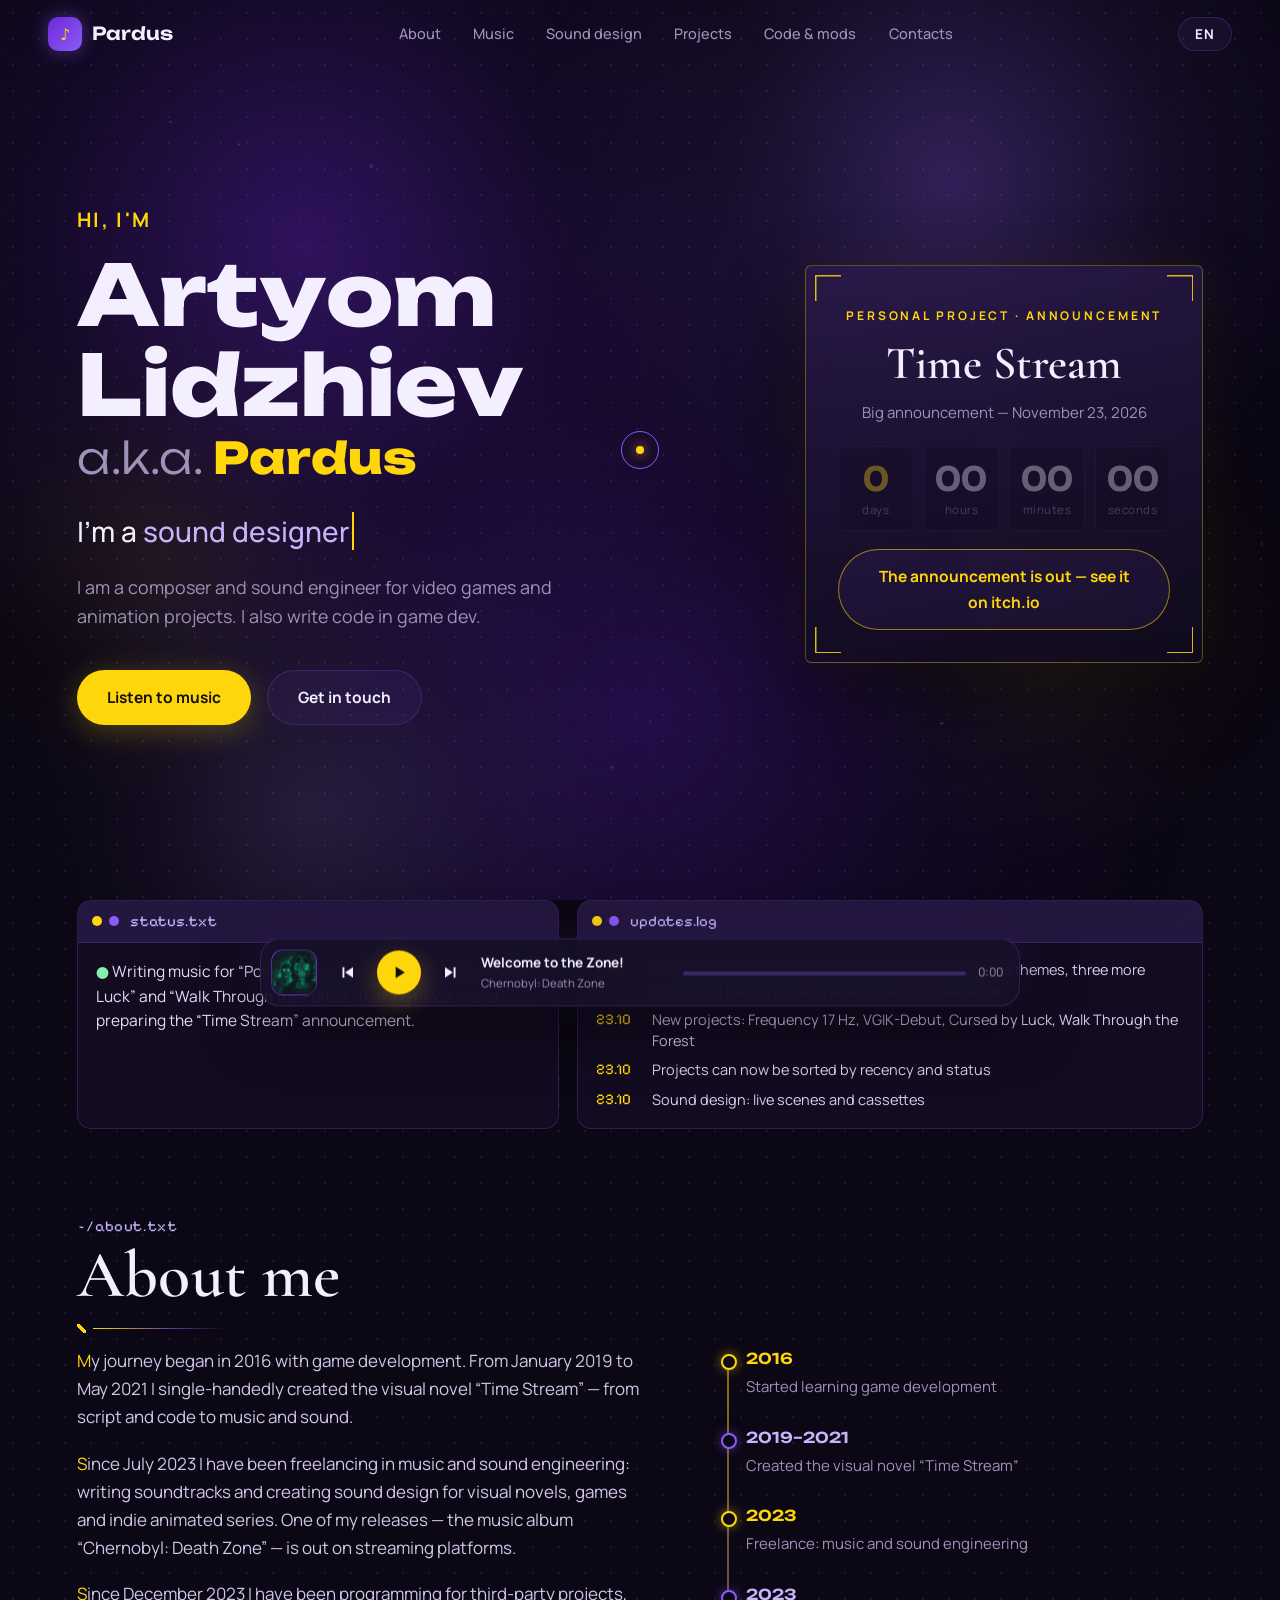
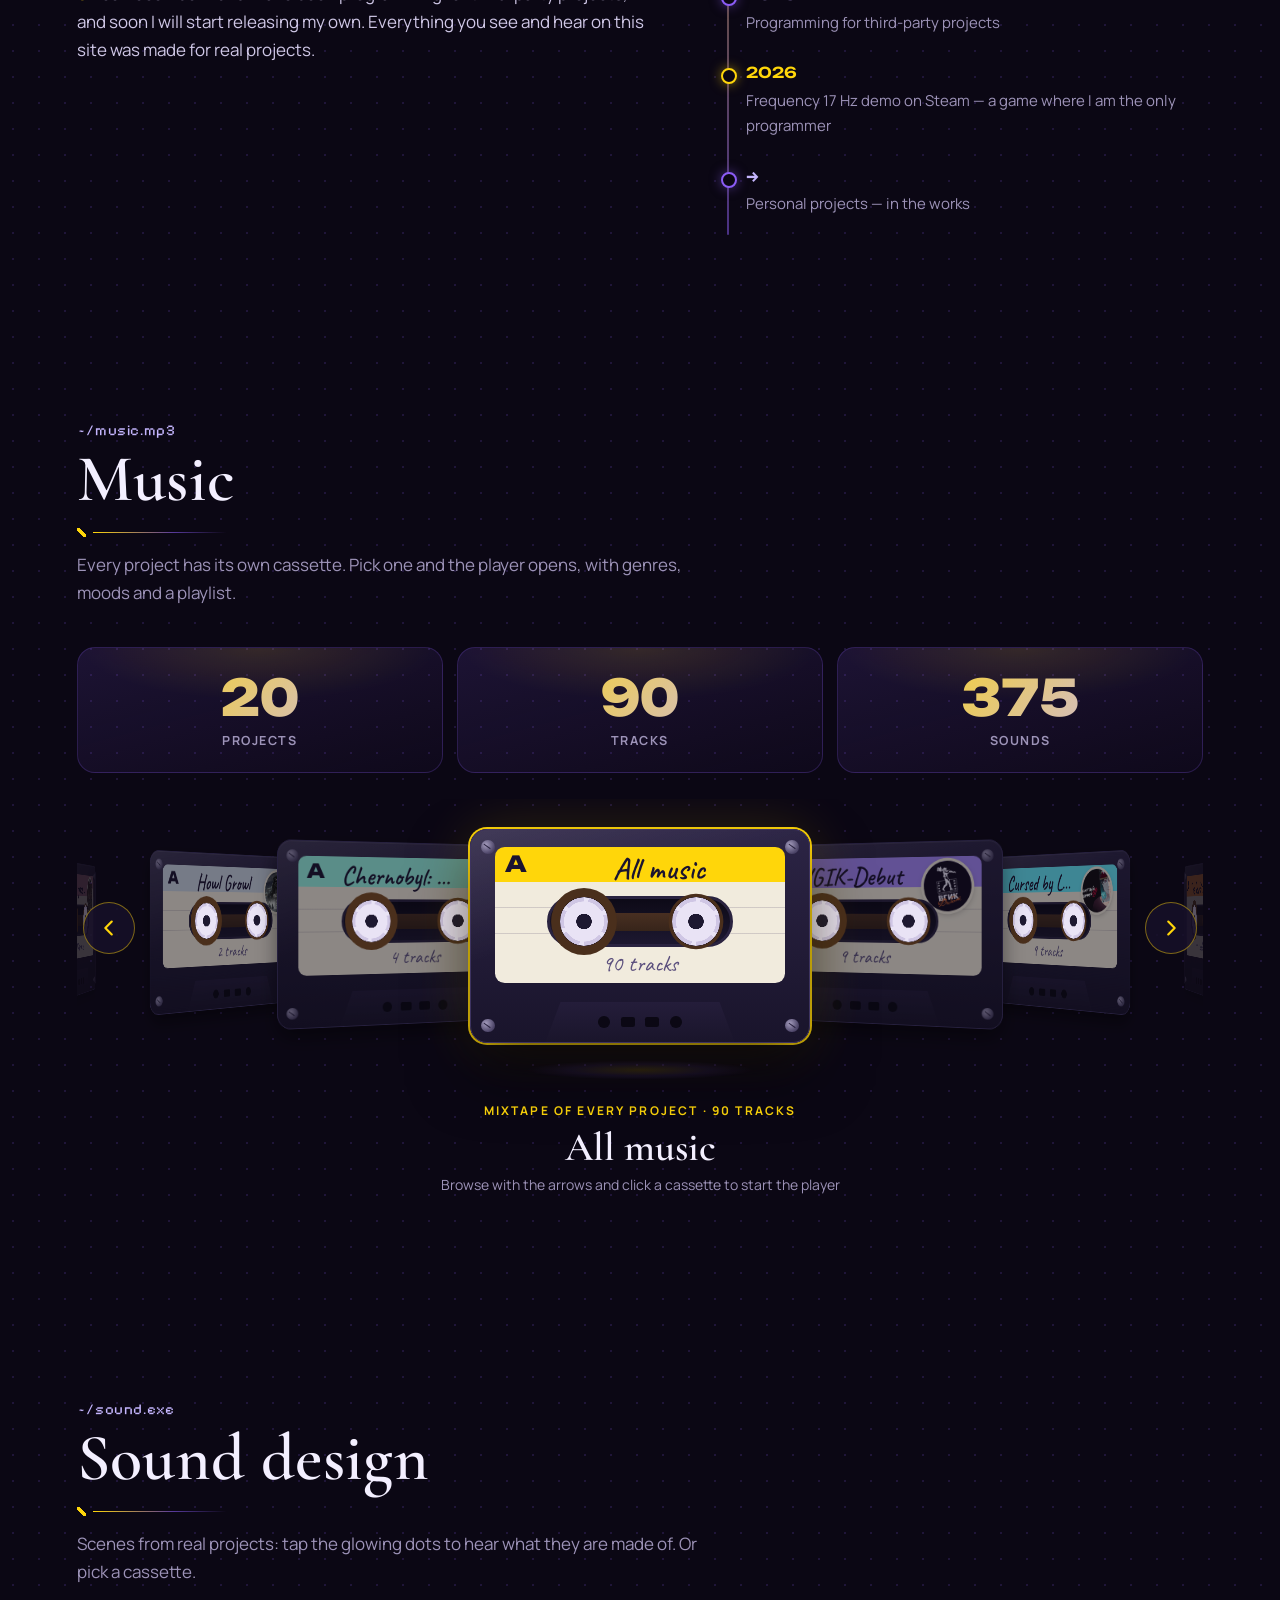
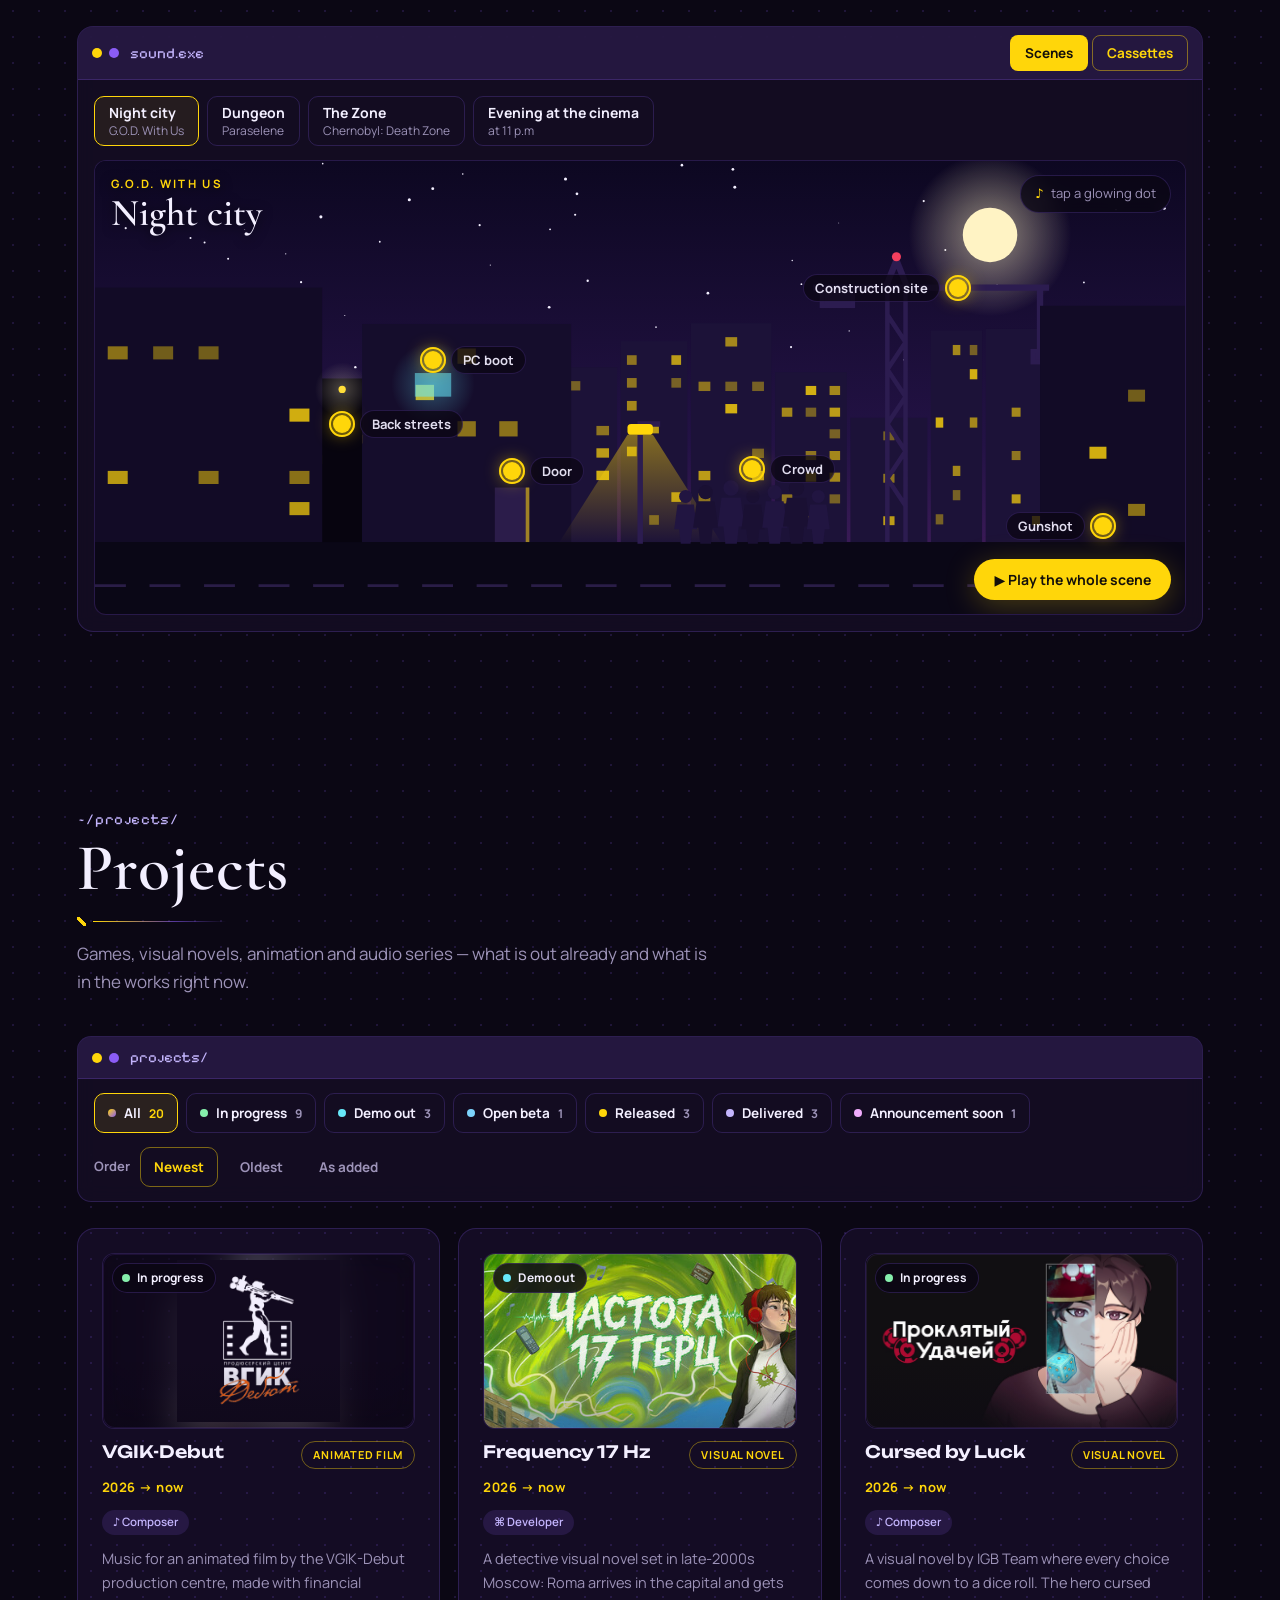
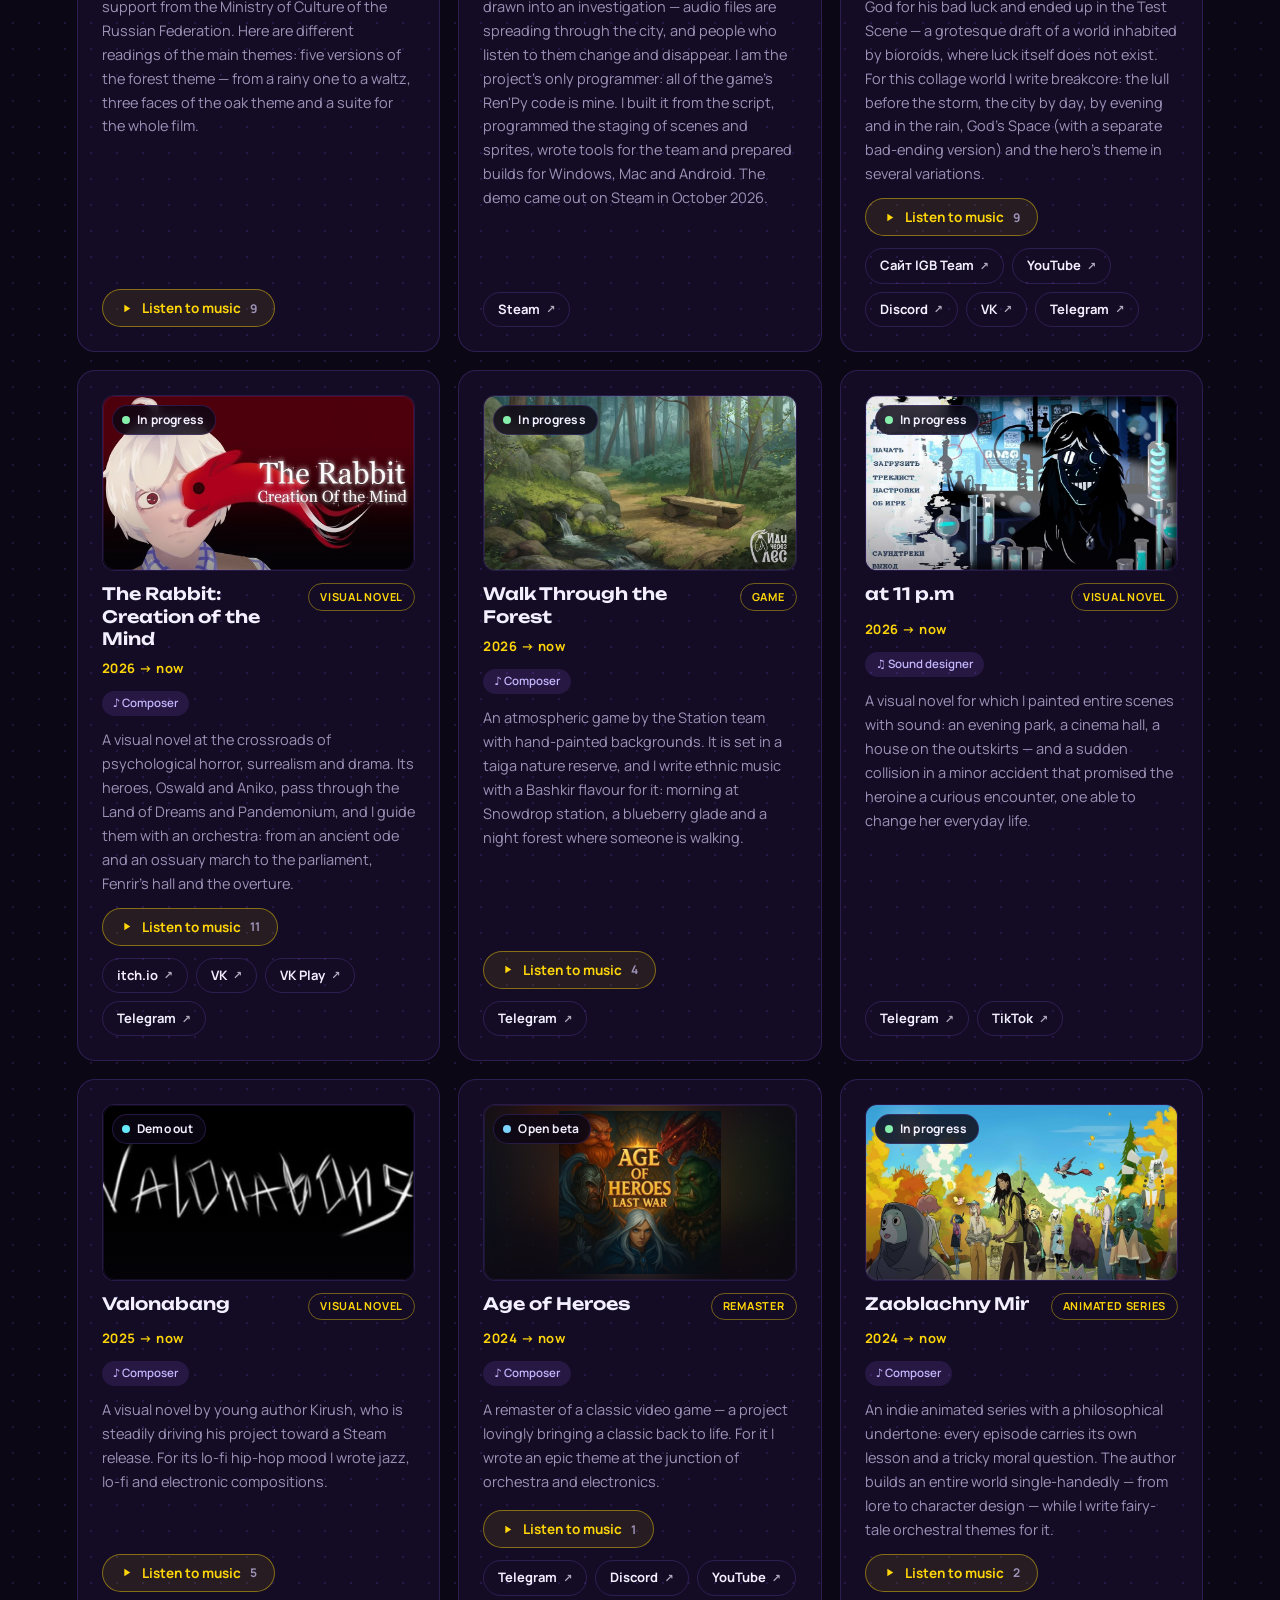
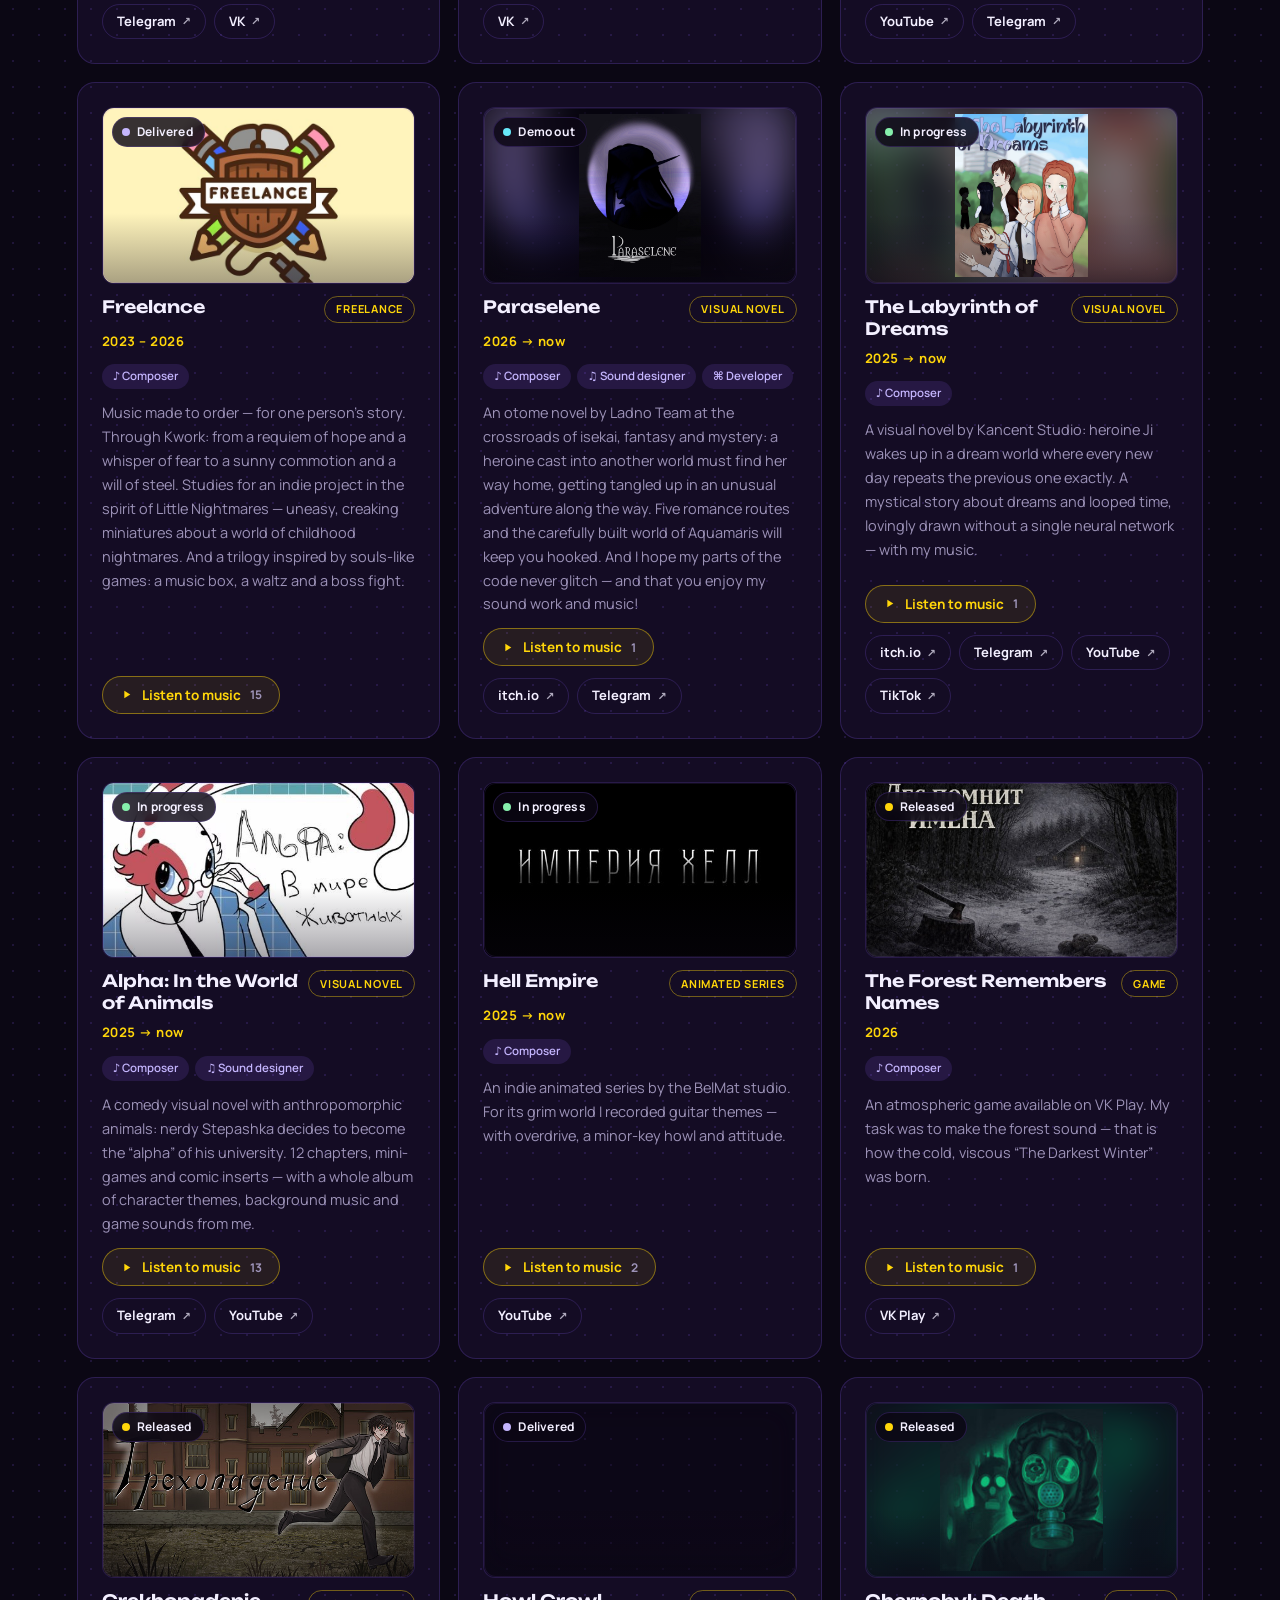
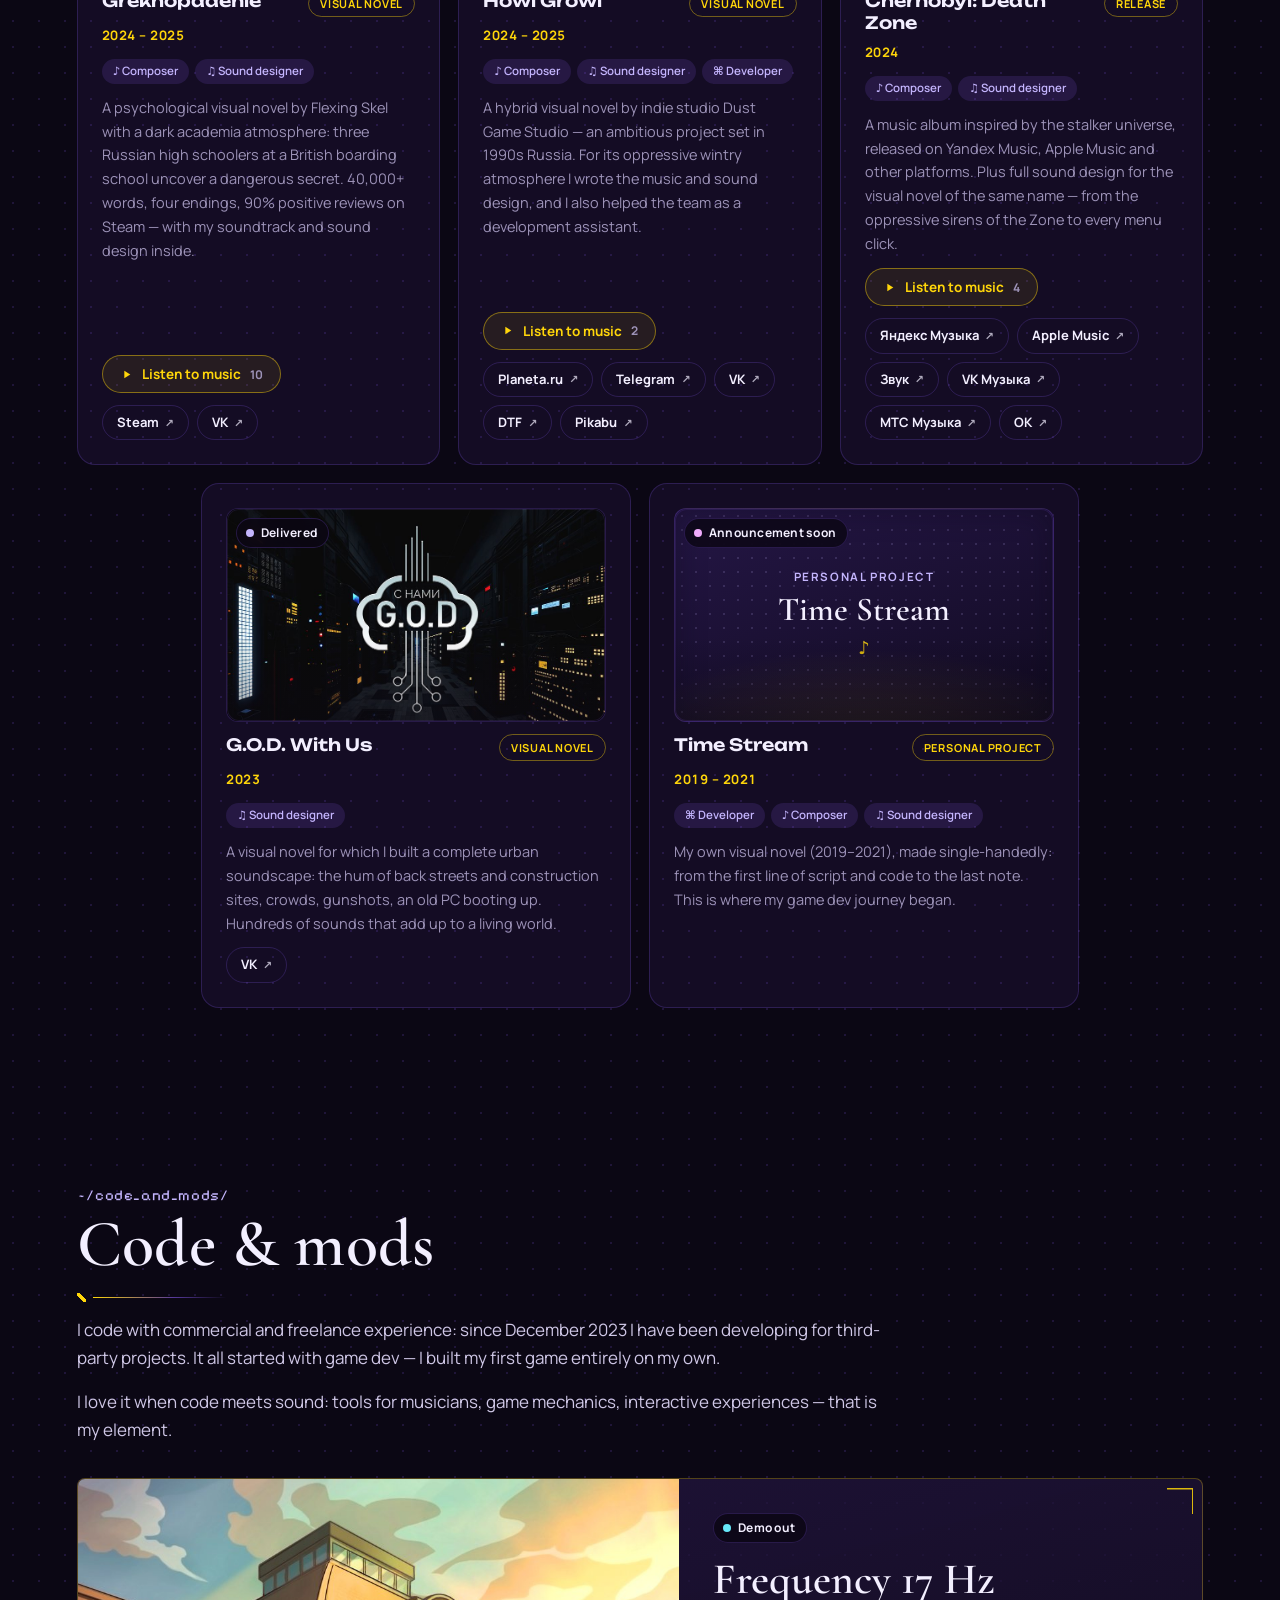
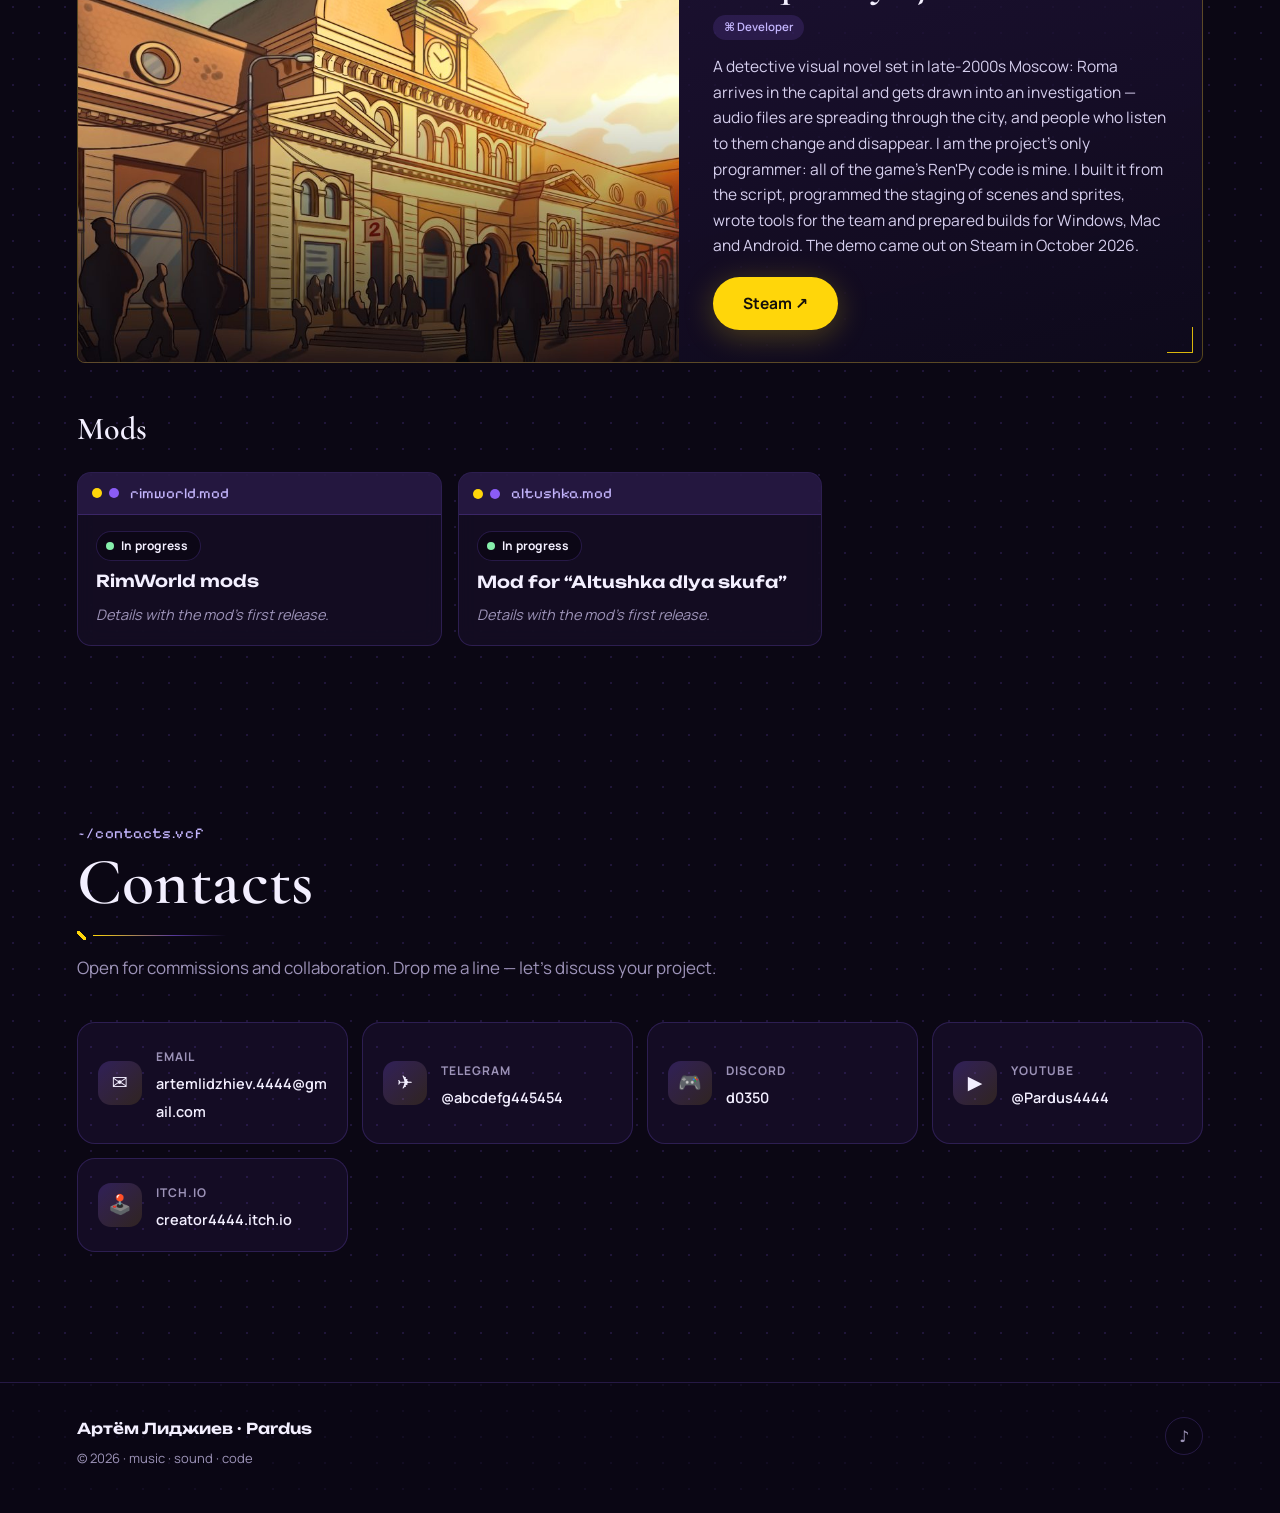
==== index.html @ 5619caba "Альфа: 30-секундные отрывки вместо полных треков, пометка «отрывок» в плеере и списке По просьбе авт" ====
<!DOCTYPE html>
<html lang="ru">
<head>
  <meta charset="UTF-8">
  <meta name="viewport" content="width=device-width, initial-scale=1.0">
  <title>Пардус — композитор, саунд-дизайнер, программист</title>
  <meta name="description" content="Артём Лиджиев (Pardus) — композитор, саунд-дизайнер и программист. Музыка и звук для игр, визуальных новелл и анимации.">
  <link rel="canonical" href="https://artpardsur.github.io/">
  <meta property="og:title" content="Pardus — composer · sound designer · developer">
  <meta property="og:description" content="Музыка и звук для игр, визуальных новелл и анимации.">
  <meta property="og:type" content="website">
  <meta property="og:url" content="https://artpardsur.github.io/">
  <meta property="og:image" content="https://artpardsur.github.io/media/og.jpg">
  <meta property="og:image:width" content="1200">
  <meta property="og:image:height" content="630">
  <meta name="twitter:card" content="summary_large_image">
  <script type="application/ld+json">
  {
    "@context": "https://schema.org",
    "@type": "Person",
    "name": "Артём Лиджиев",
    "alternateName": "Pardus",
    "url": "https://artpardsur.github.io/",
    "image": "https://artpardsur.github.io/media/og.jpg",
    "jobTitle": "Композитор, саунд-дизайнер, разработчик",
    "description": "Музыка и звук для игр, визуальных новелл и анимации.",
    "email": "mailto:artemlidzhiev.4444@gmail.com",
    "sameAs": [
      "https://t.me/abcdefg445454",
      "https://www.youtube.com/@Pardus4444",
      "https://creator4444.itch.io/"
    ]
  }
  </script>
  <link rel="icon" href="data:image/svg+xml,%3Csvg xmlns='http://www.w3.org/2000/svg' viewBox='0 0 64 64'%3E%3Crect width='64' height='64' rx='14' fill='%230b0714'/%3E%3Cpath d='M22 46V20h12a9 9 0 1 1 0 18h-6' fill='none' stroke='%23ffd60a' stroke-width='5' stroke-linecap='round' stroke-linejoin='round'/%3E%3Ccircle cx='22' cy='46' r='4' fill='%238b5cf6'/%3E%3C/svg%3E">
  <link rel="preconnect" href="https://fonts.googleapis.com">
  <link rel="preconnect" href="https://fonts.gstatic.com" crossorigin>
  <!-- Unbounded — имя и цифры, Manrope — текст, Cormorant — заголовки разделов,
       Pixelify — короткие подписи окон, Caveat — надписи на кассетах -->
  <link href="https://fonts.googleapis.com/css2?family=Unbounded:wght@300;400;600;800&family=Manrope:wght@400;500;700&family=Cormorant+Garamond:ital,wght@0,600;1,500&family=Pixelify+Sans:wght@400;600&family=Caveat:wght@600&display=swap" rel="stylesheet">
  <!-- ?v= — версия для сброса кэша браузеров; увеличивать при правках CSS/JS -->
  <link rel="stylesheet" href="css/style.css?v=7">
</head>
<body>

  <!-- Прелоадер: эквалайзер собирается в имя -->
  <div class="preloader" id="preloader" aria-hidden="true">
    <div class="preloader-eq" id="preloaderEq"></div>
    <div class="preloader-name" id="preloaderName">PARDUS</div>
  </div>

  <!-- Кастомный курсор -->
  <div class="cursor-dot" id="cursorDot"></div>
  <div class="cursor-ring" id="cursorRing"><span id="cursorGlyph"></span></div>

  <!-- Аудио-реактивная туманность -->
  <canvas id="nebula" aria-hidden="true"></canvas>

  <header class="site-header" id="siteHeader">
    <a class="logo" href="#top" data-cursor="link">
      <span class="logo-mark">♪</span><span class="logo-text">Pardus</span>
    </a>
    <nav class="site-nav" id="siteNav">
      <a href="#about" data-i18n="nav.about" data-cursor="link">Обо мне</a>
      <a href="#music" data-i18n="nav.music" data-cursor="link">Музыка</a>
      <a href="#sound" data-i18n="nav.sound" data-cursor="link">Саунд-дизайн</a>
      <a href="#projects" data-i18n="nav.projects" data-cursor="link">Проекты</a>
      <a href="#code" data-i18n="nav.code" data-cursor="link">Код</a>
      <a href="#contacts" data-i18n="nav.contacts" data-cursor="link">Контакты</a>
    </nav>
    <div class="header-right">
      <div class="lang-switch" id="langSwitch">
        <button class="lang-current" id="langCurrent" data-cursor="link" aria-haspopup="listbox">RU</button>
        <div class="lang-menu" id="langMenu" role="listbox"></div>
      </div>
      <button class="burger" id="burger" aria-label="Menu" data-cursor="link"><span></span><span></span><span></span></button>
    </div>
  </header>

  <main id="top">

    <!-- ============ HERO ============ -->
    <section class="hero" id="hero">
      <div class="hero-main">
      <p class="hero-hello" data-i18n="hero.hello" data-anim="letters">Привет, я</p>
      <h1 class="hero-name" data-anim="letters-stagger">
        <span class="hero-name-real" data-i18n="hero.name">Артём Лиджиев</span>
        <span class="hero-name-aka"><span data-i18n="hero.aka">он же</span> <b class="accent-yellow">Pardus</b></span>
      </h1>
      <div class="hero-roles">
        <span class="hero-roles-static" data-i18n="hero.iam">Я — </span>
        <span class="hero-role-rotator accent-violet" id="roleRotator"></span>
      </div>
      <p class="hero-tagline" data-i18n="hero.tagline">Пишу музыку и создаю звук для игр, визуальных новелл и анимации. И код — тоже пишу.</p>
      <div class="hero-actions">
        <a class="btn btn-primary" href="#music" data-i18n="hero.listen" data-cursor="link">Слушать музыку</a>
        <a class="btn btn-ghost" href="#contacts" data-i18n="hero.contact" data-cursor="link">Связаться</a>
      </div>
      </div>

      <!-- Анонс личного проекта: отсчёт до даты из content.js → announce -->
      <aside class="announce framed" id="announce" aria-live="off" hidden>
        <p class="announce-kicker" data-i18n="announce.kicker">Личный проект · анонс</p>
        <h2 class="announce-title" id="announceTitle"></h2>
        <p class="announce-when" id="announceWhen"></p>
        <div class="countdown" id="countdown">
          <div class="cd-cell"><span class="cd-num" data-unit="d">0</span><span class="cd-cap" data-i18n="announce.d">дней</span></div>
          <div class="cd-cell"><span class="cd-num" data-unit="h">00</span><span class="cd-cap" data-i18n="announce.h">часов</span></div>
          <div class="cd-cell"><span class="cd-num" data-unit="m">00</span><span class="cd-cap" data-i18n="announce.m">минут</span></div>
          <div class="cd-cell"><span class="cd-num" data-unit="s">00</span><span class="cd-cap" data-i18n="announce.s">секунд</span></div>
        </div>
        <a class="btn btn-ghost announce-follow" id="announceLink" href="https://creator4444.itch.io/" target="_blank" rel="noopener" data-cursor="link" data-i18n="announce.follow">Следить на itch.io</a>
        <p class="announce-latest" id="announceLatest" hidden></p>
      </aside>
    </section>

    <!-- ============ СТАТУС И ОБНОВЛЕНИЯ ============ -->
    <section class="desk" aria-label="Pardus — status">
      <div class="win win-now" id="winNow" data-anim="fade">
        <div class="win-bar"><i></i><i></i><span>status.txt</span></div>
        <p class="win-body now-text" id="nowText"></p>
      </div>
      <div class="win win-updates" data-anim="fade">
        <div class="win-bar"><i></i><i></i><span>updates.log</span></div>
        <ul class="win-body updates-list" id="updatesList"></ul>
      </div>
    </section>

    <!-- ============ ОБО МНЕ ============ -->
    <section class="section" id="about">
      <h2 class="section-title" data-file="~/about.txt" data-i18n="about.title" data-anim="letters">Обо мне</h2>
      <div class="about-grid">
        <div class="about-text">
          <p data-i18n="about.p1" data-anim="fade"></p>
          <p data-i18n="about.p2" data-anim="fade"></p>
          <p data-i18n="about.p3" data-anim="fade"></p>
        </div>
        <div class="about-timeline" id="aboutTimeline"></div>
      </div>
    </section>

    <!-- ============ МУЗЫКА ============ -->
    <section class="section" id="music">
      <h2 class="section-title" data-file="~/music.mp3" data-i18n="music.title" data-anim="letters">Музыка</h2>
      <p class="section-sub" data-i18n="music.sub">Один плеер — вся музыка. Выбери жанр, настроение или проект.</p>

      <!-- Анимированная статистика -->
      <div class="stats" id="stats"></div>

      <!-- ---------- Кассеты: у каждого проекта своя, нажатие включает плеер ---------- -->
      <div class="mixtapes" id="mixtapes" role="group" aria-roledescription="carousel" aria-labelledby="mtTitle" tabindex="0">
        <div class="mt-stage" id="mtStage"></div>
        <button class="mt-arrow mt-prev" id="mtPrev" data-cursor="link" data-i18n-aria="music.prevTape" aria-label="Предыдущая кассета">
          <svg viewBox="0 0 24 24" aria-hidden="true"><path d="M15 5 8 12l7 7" fill="none" stroke="currentColor" stroke-width="2.4" stroke-linecap="round" stroke-linejoin="round"/></svg>
        </button>
        <button class="mt-arrow mt-next" id="mtNext" data-cursor="link" data-i18n-aria="music.nextTape" aria-label="Следующая кассета">
          <svg viewBox="0 0 24 24" aria-hidden="true"><path d="m9 5 7 7-7 7" fill="none" stroke="currentColor" stroke-width="2.4" stroke-linecap="round" stroke-linejoin="round"/></svg>
        </button>
        <div class="mt-caption">
          <div class="mt-kind" id="mtKind"></div>
          <div class="mt-title" id="mtTitle"></div>
          <div class="mt-hint" data-i18n="music.tapesHint">Листай стрелками и нажми на кассету — включится плеер</div>
        </div>
      </div>

      <!-- ---------- Плеер: раскрывается, когда выбрана кассета ---------- -->
      <div class="stage-wrap" id="stageWrap"><div class="stage-wrap-inner">
      <div class="stage" id="stage">
        <div class="win-bar stage-bar" aria-hidden="true"><i></i><i></i><span>player.mp3</span></div>
        <div class="stage-top">
          <div class="stage-cover" id="stageCover">
            <div class="stage-cover-blur" id="stageCoverBlur"></div>
            <img class="stage-cover-img" id="stageCoverImg" alt="" width="300" height="300" hidden>
            <video class="stage-cover-img" id="stageCoverVid" muted loop playsinline disablepictureinpicture hidden></video>
            <span class="stage-cover-note">♪</span>
            <span class="stage-eq" id="stageEq"><i></i><i></i><i></i><i></i></span>
          </div>

          <div class="stage-body">
            <div class="stage-project" id="stageProject"></div>
            <div class="stage-title" id="stageTitle">—</div>
            <div class="stage-tags" id="stageTags"></div>

            <canvas class="stage-wave" id="stageWave" data-cursor="link"></canvas>
            <div class="stage-times">
              <span id="stageCur">0:00</span>
              <span id="stageTotal">0:00</span>
            </div>

            <div class="stage-controls">
              <button class="sbtn sbtn-soft" id="stShuffle" data-cursor="link" aria-label="Shuffle">
                <svg viewBox="0 0 24 24"><path d="M17 3.5 21 7l-4 3.5V8h-2.2c-1 0-1.6.4-2.3 1.3l-1 1.3-1.3-1.6.9-1.2C12.2 6.4 13.3 6 15 6H17V3.5ZM3 8h2.6c1.5 0 2.5.4 3.5 1.7l5 6.3c.7.9 1.2 1 2.1 1H19v-2.5L23 18l-4 3.5V19h-2.6c-1.6 0-2.6-.5-3.6-1.8l-5-6.2C7.1 10.1 6.6 10 5.7 10H3V8Z"/></svg>
              </button>
              <button class="sbtn" id="stPrev" data-cursor="link" aria-label="Previous">
                <svg viewBox="0 0 24 24"><path d="M6 5h2.5v14H6zM20 5v14L9.5 12 20 5z"/></svg>
              </button>
              <button class="sbtn sbtn-main" id="stToggle" data-cursor="link" aria-label="Play/Pause">
                <svg class="i-play" viewBox="0 0 24 24"><path d="M8 5v14l11-7z"/></svg>
                <svg class="i-pause" viewBox="0 0 24 24"><path d="M7 5h3.4v14H7zM13.6 5H17v14h-3.4z"/></svg>
              </button>
              <button class="sbtn" id="stNext" data-cursor="link" aria-label="Next">
                <svg viewBox="0 0 24 24"><path d="M15.5 5H18v14h-2.5zM4 5l10.5 7L4 19V5z"/></svg>
              </button>
              <button class="sbtn sbtn-soft" id="stRepeat" data-cursor="link" aria-label="Repeat">
                <svg viewBox="0 0 24 24"><path d="M8.5 7H16V4.5L20.5 8 16 11.5V9H8.5C7.7 9 7 9.7 7 10.5V13H5v-2.5C5 8.6 6.6 7 8.5 7Zm7 10H8v2.5L3.5 16 8 12.5V15h7.5c.8 0 1.5-.7 1.5-1.5V11h2v2.5c0 1.9-1.6 3.5-3.5 3.5Z"/></svg>
              </button>
              <div class="stage-vol">
                <button class="sbtn sbtn-soft" id="stMute" data-cursor="link" aria-label="Volume">
                  <svg class="i-vol" viewBox="0 0 24 24"><path d="M4 9h3.5L12 5v14l-4.5-4H4V9Zm11.5-.6a5 5 0 0 1 0 7.2l-1.2-1.3a3.2 3.2 0 0 0 0-4.6l1.2-1.3Zm2.3-2.6a8.5 8.5 0 0 1 0 12.4l-1.2-1.3a6.7 6.7 0 0 0 0-9.8l1.2-1.3Z"/></svg>
                  <svg class="i-mute" viewBox="0 0 24 24"><path d="M4 9h3.5L12 5v14l-4.5-4H4V9Zm11 1.6L16.4 9l1.6 1.6L19.6 9 21 10.4 19.4 12l1.6 1.6-1.4 1.4-1.6-1.6-1.6 1.6-1.4-1.4 1.6-1.6-1.6-1.4Z"/></svg>
                </button>
                <input class="stage-volume" id="stVolume" type="range" min="0" max="1" step="0.01" value="0.9" data-cursor="link" aria-label="Volume">
              </div>
            </div>
          </div>
        </div>

        <!-- Кнопки-открывашки: жанр, настроение, проект, плейлист -->
        <div class="stage-picks">
          <button class="pick" id="pickGenre" data-cursor="link">
            <span class="pick-cap" data-i18n="music.genreLabel">Жанр</span>
            <span class="pick-val">—</span>
            <svg class="pick-arr" viewBox="0 0 24 24"><path d="M7 10l5 5 5-5z"/></svg>
          </button>
          <button class="pick" id="pickMood" data-cursor="link">
            <span class="pick-cap" data-i18n="music.moodLabel">Настроение</span>
            <span class="pick-val">—</span>
            <svg class="pick-arr" viewBox="0 0 24 24"><path d="M7 10l5 5 5-5z"/></svg>
          </button>
          <button class="pick" id="pickProject" data-cursor="link">
            <span class="pick-cap" data-i18n="music.projectLabel">Проект</span>
            <span class="pick-val">—</span>
            <svg class="pick-arr" viewBox="0 0 24 24"><path d="M7 10l5 5 5-5z"/></svg>
          </button>
          <button class="pick pick-reset" id="pickReset" data-cursor="link" hidden>
            <span data-i18n="music.clear">Сбросить</span>
          </button>
          <button class="pick pick-list" id="listToggle" data-cursor="link" aria-expanded="false">
            <span class="pick-cap" data-i18n="music.playlist">Плейлист</span>
            <span class="pick-val" id="listCount">0</span>
            <svg class="pick-arr" viewBox="0 0 24 24"><path d="M7 10l5 5 5-5z"/></svg>
          </button>
        </div>

        <!-- Выдвижной список композиций -->
        <div class="drawer" id="drawer" aria-hidden="true">
          <div class="drawer-inner">
            <div class="track-list" id="trackList"></div>
          </div>
        </div>
      </div>
      </div></div>
    </section>

    <!-- ============ САУНД-ДИЗАЙН ============ -->
    <section class="section" id="sound">
      <h2 class="section-title" data-file="~/sound.exe" data-i18n="sound.title" data-anim="letters">Саунд-дизайн</h2>
      <p class="section-sub" data-i18n="sound.sub">Сцены из настоящих проектов: нажимай на светящиеся точки — и услышишь, из чего они собраны. Или достань кассету.</p>

      <div class="win sound-win">
        <div class="win-bar sound-bar">
          <i></i><i></i><span>sound.exe</span>
          <div class="sound-tabs" role="tablist" aria-label="Sound design">
            <button class="sound-tab active" role="tab" aria-selected="true" aria-controls="scenePanel" id="tabScenes" data-cursor="link" data-i18n="sound.tabScenes">Сцены</button>
            <button class="sound-tab" role="tab" aria-selected="false" aria-controls="tapesPanel" id="tabTapes" data-cursor="link" data-i18n="sound.tabTapes">Кассеты</button>
          </div>
        </div>

        <!-- Сцены: нарисованная сцена, светящиеся точки — звуки из проекта -->
        <div class="scene-panel" id="scenePanel" role="tabpanel" aria-labelledby="tabScenes">
          <div class="scene-picks" id="scenePicks"></div>
          <div class="scene" id="scene">
            <div class="scene-scroll" id="sceneScroll">
              <div class="scene-canvas" id="sceneCanvas">
                <div class="scene-art" id="sceneArt" aria-hidden="true"></div>
                <div class="scene-spots" id="sceneSpots"></div>
              </div>
            </div>
            <div class="scene-head">
              <span class="scene-project" id="sceneProject"></span>
              <span class="scene-title" id="sceneTitle"></span>
            </div>
            <div class="scene-now" id="sceneNow" aria-live="polite"><span class="scene-now-note">♪</span><span id="sceneNowText"></span></div>
            <button class="btn btn-primary scene-all" id="sceneAll" data-cursor="link"></button>
          </div>
        </div>

        <!-- Кассеты: у каждого проекта своя; в деке — список звуков кнопками -->
        <div class="tapes-panel" id="tapesPanel" role="tabpanel" aria-labelledby="tabTapes" hidden>
          <p class="tapes-hint" data-i18n="sound.tapesHint">У каждого проекта своя кассета.</p>
          <div class="tapes-rack" id="tapesRack"></div>
          <div class="deck" id="deck">
            <div class="deck-slot" id="deckSlot"></div>
            <div class="deck-side">
              <div class="deck-head"><span class="deck-led"></span><span id="deckLabel"></span></div>
              <div class="deck-vu" aria-hidden="true"><i></i><i></i><i></i><i></i><i></i><i></i><i></i><i></i><i></i><i></i><i></i><i></i></div>
              <div class="deck-list" id="deckList"></div>
            </div>
          </div>
        </div>
      </div>
    </section>

    <!-- ============ ПРОЕКТЫ ============ -->
    <section class="section" id="projects">
      <h2 class="section-title" data-file="~/projects/" data-i18n="projects.title" data-anim="letters">Проекты</h2>
      <p class="section-sub" data-i18n="projects.sub">Игры, визуальные новеллы и анимация, над которыми я работал.</p>
      <div class="win proj-bar">
        <div class="win-bar"><i></i><i></i><span>projects/</span></div>
        <div class="proj-tools">
          <div class="proj-filters" id="projFilters" role="group" aria-label="Status"></div>
          <div class="proj-sort" id="projSort" role="group" aria-label="Order"></div>
        </div>
      </div>
      <div class="projects-grid" id="projectsGrid"></div>
    </section>

    <!-- ============ КОД ============ -->
    <section class="section" id="code">
      <h2 class="section-title" data-file="~/code_and_mods/" data-i18n="nav.code" data-anim="letters">Программирование</h2>
      <div class="code-grid">
        <div class="code-text">
          <p data-i18n="code.p1" data-anim="fade"></p>
          <p data-i18n="code.p2" data-anim="fade"></p>
        </div>
      </div>
      <!-- Большие карточки: проекты, где я разработчик (content.js → code.featured) -->
      <div class="code-featured" id="codeFeatured"></div>
      <h3 class="code-sub" data-i18n="code.mods">Моды</h3>
      <div class="mods-grid" id="modsGrid"></div>
    </section>

    <!-- ============ КОНТАКТЫ ============ -->
    <section class="section" id="contacts">
      <h2 class="section-title" data-file="~/contacts.vcf" data-i18n="contacts.title" data-anim="letters">Контакты</h2>
      <p class="section-sub" data-i18n="contacts.sub">Открыт для заказов и сотрудничества.</p>
      <div class="contacts-grid" id="contactsGrid"></div>
    </section>
  </main>

  <!-- ============ МИНИ-ПЛЕЕР (появляется, когда большой уехал за экран) ============ -->
  <div class="minibar" id="minibar" aria-hidden="true">
    <button class="minibar-cover" id="miniCover" data-cursor="link" aria-label="To player">
      <img id="miniCoverImg" alt="" width="48" height="48" hidden>
      <span class="minibar-cover-note">♪</span>
    </button>
    <button class="sbtn minibar-side" id="miniPrev" data-cursor="link" aria-label="Previous">
      <svg viewBox="0 0 24 24"><path d="M6 5h2.5v14H6zM20 5v14L9.5 12 20 5z"/></svg>
    </button>
    <button class="sbtn sbtn-main minibar-toggle" id="miniToggle" data-cursor="link" aria-label="Play/Pause">
      <svg class="i-play" viewBox="0 0 24 24"><path d="M8 5v14l11-7z"/></svg>
      <svg class="i-pause" viewBox="0 0 24 24"><path d="M7 5h3.4v14H7zM13.6 5H17v14h-3.4z"/></svg>
    </button>
    <button class="sbtn minibar-side" id="miniNext" data-cursor="link" aria-label="Next">
      <svg viewBox="0 0 24 24"><path d="M15.5 5H18v14h-2.5zM4 5l10.5 7L4 19V5z"/></svg>
    </button>
    <div class="minibar-meta">
      <div class="minibar-title" id="miniTitle"></div>
      <div class="minibar-project" id="miniProject"></div>
    </div>
    <div class="minibar-prog" id="miniProg" data-cursor="link"><span class="minibar-prog-fill" id="miniProgFill"></span></div>
    <div class="minibar-time" id="miniTime">0:00</div>
  </div>
  <audio id="audioEl" preload="none"></audio>

  <!-- ============ ВЫДВИГАЮЩЕЕСЯ ОКНО ВЫБОРА ============ -->
  <div class="sheet-backdrop" id="sheetBackdrop" hidden></div>
  <div class="sheet" id="sheet" role="dialog" aria-modal="true" hidden>
    <div class="sheet-grab" id="sheetGrab"></div>
    <div class="sheet-head">
      <span class="sheet-title" id="sheetTitle"></span>
      <button class="sheet-close" id="sheetClose" data-cursor="link" aria-label="Close">✕</button>
    </div>
    <div class="sheet-body" id="sheetBody"></div>
  </div>

  <footer class="site-footer">
    <div class="footer-inner">
      <div class="footer-left">
        <div class="footer-name">Артём Лиджиев · Pardus</div>
        <div class="footer-copy" id="footerCopy"></div>
      </div>
      <!-- Пасхалка: мини-пианино -->
      <div class="footer-piano-wrap">
        <button class="piano-toggle" id="pianoToggle" title="♪" data-cursor="link">♪</button>
        <div class="piano" id="piano" aria-hidden="true"></div>
        <div class="piano-hint" id="pianoHint" data-i18n="piano.hint">Можно играть мышкой или клавишами A–K</div>
      </div>
    </div>
  </footer>

  <div class="toast" id="toast"></div>

  <script src="data/i18n.js?v=7"></script>
  <script src="data/content.js?v=7"></script>
  <script src="data/peaks.js?v=7"></script>
  <script src="js/nebula.js?v=7"></script>
  <script src="js/cursor.js?v=7"></script>
  <script src="js/art.js?v=7"></script>
  <script src="js/sheet.js?v=7"></script>
  <script src="js/player.js?v=7"></script>
  <script src="js/extras.js?v=7"></script>
  <script src="js/sound.js?v=7"></script>
  <script src="js/main.js?v=7"></script>
</body>
</html>
---- css/style.css ----
/* ============================================================
   Pardus — портфолио. Фиолетово-жёлтая тёмная тема.
   Цвета и размеры меняются здесь, в :root.
   ============================================================ */

:root {
  --bg: #0b0714;
  --bg-2: #120b20;
  --surface: rgba(139, 92, 246, 0.07);
  --surface-solid: #171028;
  --border: rgba(139, 92, 246, 0.22);
  --violet: #8b5cf6;
  --violet-deep: #6d28d9;
  --violet-soft: #c4b5fd;
  --yellow: #ffd60a;
  --yellow-soft: #ffe566;
  --text: #f3efff;
  --muted: #9d93b8;
  --radius: 18px;
  --font-display: 'Unbounded', 'Segoe UI', system-ui, sans-serif;
  --font-body: 'Manrope', 'Segoe UI', system-ui, sans-serif;
  --font-serif: 'Cormorant Garamond', Georgia, serif;
  --font-pixel: 'Pixelify Sans', ui-monospace, monospace;
  --font-hand: 'Caveat', 'Segoe Print', cursive;
  /* цвета статусов проектов */
  --st-wip: #86efac;
  --st-demo: #67e8f9;
  --st-beta: #7dd3fc;
  --st-released: #ffd60a;
  --st-done: #c4b5fd;
  --st-announce: #f0abfc;
  --st-quiet: #9d93b8;
  --st-dropped: #fda4af;
  --header-h: 68px;
}

/* Konami-режим: жёлтый и фиолетовый меняются ролями */
:root[data-alt-theme] {
  --bg: #120d02;
  --bg-2: #1c1503;
  --surface: rgba(255, 214, 10, 0.07);
  --surface-solid: #221a06;
  --border: rgba(255, 214, 10, 0.25);
  --violet: #ffd60a;
  --violet-deep: #d4a900;
  --violet-soft: #ffe566;
  --yellow: #a78bfa;
  --yellow-soft: #c4b5fd;
}

* { margin: 0; padding: 0; box-sizing: border-box; }

html { scroll-behavior: smooth; }

body {
  background-color: var(--bg);
  /* точечная сетка — «тетрадный» фон инди-веба; туманность рисуется поверх */
  background-image: radial-gradient(rgba(139, 92, 246, 0.16) 1px, transparent 1.4px);
  background-size: 26px 26px;
  color: var(--text);
  font-family: var(--font-body);
  font-size: 17px;
  line-height: 1.65;
  overflow-x: hidden;
  min-height: 100vh;
}

body.has-cursor, body.has-cursor a, body.has-cursor button,
body.has-cursor select, body.has-cursor input, body.has-cursor canvas {
  cursor: none;
}

::selection { background: var(--yellow); color: #14100a; }

a { color: inherit; text-decoration: none; }
button { font-family: inherit; }

.accent-yellow { color: var(--yellow); }
.accent-violet { color: var(--violet-soft); }

/* ---------- Туманность ---------- */
#nebula {
  position: fixed;
  inset: 0;
  width: 100%;
  height: 100%;
  z-index: 0;
  pointer-events: none;
}

main, .site-header, .site-footer, .player { position: relative; z-index: 2; }

/* ---------- Прелоадер ---------- */
.preloader {
  position: fixed;
  inset: 0;
  z-index: 100;
  background: var(--bg);
  display: flex;
  flex-direction: column;
  align-items: center;
  justify-content: center;
  gap: 26px;
  transition: opacity 0.6s ease, visibility 0.6s;
}
.preloader.done { opacity: 0; visibility: hidden; }

.preloader-eq { display: flex; align-items: flex-end; gap: 6px; height: 56px; }
.preloader-eq span {
  width: 8px;
  border-radius: 4px;
  background: linear-gradient(to top, var(--violet-deep), var(--yellow));
  animation: eqBounce 0.9s ease-in-out infinite;
}
@keyframes eqBounce {
  0%, 100% { height: 18%; }
  50% { height: 100%; }
}

.preloader-name {
  font-family: var(--font-display);
  font-weight: 800;
  font-size: clamp(22px, 4vw, 36px);
  letter-spacing: 0.35em;
  padding-left: 0.35em;
  color: var(--text);
}
.preloader-name span { opacity: 0; display: inline-block; animation: letterIn 0.5s forwards; }
@keyframes letterIn {
  from { opacity: 0; transform: translateY(14px); filter: blur(6px); }
  to { opacity: 1; transform: none; filter: none; }
}

/* ---------- Кастомный курсор ---------- */
.cursor-dot, .cursor-ring {
  position: fixed;
  top: 0; left: 0;
  pointer-events: none;
  z-index: 99;
  border-radius: 50%;
  transform: translate(-50%, -50%);
  display: none;
}
body.has-cursor .cursor-dot, body.has-cursor .cursor-ring { display: flex; }

.cursor-dot {
  width: 8px; height: 8px;
  background: var(--yellow);
  box-shadow: 0 0 12px rgba(255, 214, 10, 0.7);
}
.cursor-ring {
  width: 38px; height: 38px;
  border: 1.5px solid var(--violet);
  align-items: center;
  justify-content: center;
  transition: width 0.25s ease, height 0.25s ease, background 0.25s ease, border-color 0.25s ease;
  font-size: 13px;
  color: #14100a;
}
.cursor-ring.is-link { width: 54px; height: 54px; background: rgba(139, 92, 246, 0.15); }
.cursor-ring.is-play {
  width: 58px; height: 58px;
  background: var(--yellow);
  border-color: var(--yellow);
}
.cursor-ring.is-play span::before { content: '▶'; }
.cursor-ring.is-pause span::before { content: '❚❚'; font-size: 11px; }

/* ---------- Шапка ---------- */
.site-header {
  position: fixed;
  top: 0; left: 0; right: 0;
  z-index: 50;
  height: var(--header-h);
  display: flex;
  align-items: center;
  justify-content: space-between;
  padding: 0 clamp(18px, 4vw, 48px);
  transition: background 0.4s ease, backdrop-filter 0.4s ease, box-shadow 0.4s ease;
}
.site-header.scrolled {
  background: rgba(11, 7, 20, 0.75);
  -webkit-backdrop-filter: blur(14px);
  backdrop-filter: blur(14px);
  box-shadow: 0 1px 0 var(--border);
}

.logo { display: flex; align-items: center; gap: 10px; font-family: var(--font-display); font-weight: 600; font-size: 18px; }
.logo-mark {
  width: 34px; height: 34px;
  display: grid; place-items: center;
  border-radius: 10px;
  background: linear-gradient(135deg, var(--violet-deep), var(--violet));
  color: var(--yellow);
  font-size: 16px;
  box-shadow: 0 0 18px rgba(139, 92, 246, 0.45);
}

.site-nav { display: flex; gap: clamp(14px, 2.2vw, 30px); }
.site-nav a {
  font-size: 14.5px;
  font-weight: 500;
  color: var(--muted);
  position: relative;
  padding: 6px 2px;
  transition: color 0.25s;
}
.site-nav a::after {
  content: '';
  position: absolute;
  left: 0; bottom: 0;
  width: 100%; height: 2px;
  background: var(--yellow);
  border-radius: 2px;
  transform: scaleX(0);
  transform-origin: left;
  transition: transform 0.3s ease;
}
.site-nav a:hover { color: var(--text); }
.site-nav a:hover::after { transform: scaleX(1); }

.header-right { display: flex; align-items: center; gap: 14px; }

.lang-switch { position: relative; }
.lang-current {
  background: var(--surface);
  border: 1px solid var(--border);
  color: var(--text);
  border-radius: 999px;
  padding: 7px 16px;
  font-size: 13.5px;
  font-weight: 700;
  letter-spacing: 0.06em;
  transition: border-color 0.25s, background 0.25s;
}
.lang-current:hover { border-color: var(--yellow); }
.lang-menu {
  position: absolute;
  top: calc(100% + 10px);
  right: 0;
  min-width: 170px;
  background: var(--surface-solid);
  border: 1px solid var(--border);
  border-radius: 14px;
  padding: 6px;
  display: none;
  flex-direction: column;
  box-shadow: 0 18px 50px rgba(0, 0, 0, 0.55);
  max-height: 60vh;
  overflow: auto;
}
.lang-menu.open { display: flex; }
.lang-menu button {
  background: none;
  border: none;
  color: var(--muted);
  text-align: left;
  padding: 9px 12px;
  border-radius: 9px;
  font-size: 14px;
  transition: background 0.2s, color 0.2s;
}
.lang-menu button:hover { background: var(--surface); color: var(--text); }
.lang-menu button.active { color: var(--yellow); font-weight: 700; }

.burger { display: none; background: none; border: none; flex-direction: column; gap: 5px; padding: 8px; }
.burger span { width: 22px; height: 2px; background: var(--text); border-radius: 2px; transition: 0.3s; }

/* ---------- Hero ---------- */
.hero {
  min-height: 100svh;
  display: grid;
  grid-template-columns: minmax(0, 1.25fr) minmax(320px, 0.75fr);
  align-items: center;
  gap: clamp(30px, 5vw, 70px);
  max-width: 1440px;
  margin: 0 auto;
  padding: calc(var(--header-h) + 20px) clamp(18px, 6vw, 90px) 60px;
  position: relative;
}
.hero-main { display: flex; flex-direction: column; min-width: 0; }

.hero-hello {
  font-size: clamp(16px, 1.6vw, 20px);
  color: var(--yellow);
  font-weight: 700;
  letter-spacing: 0.12em;
  text-transform: uppercase;
  margin-bottom: 14px;
}

.hero-name {
  font-family: var(--font-display);
  font-weight: 800;
  font-size: clamp(34px, 7vw, 84px);
  line-height: 1.08;
  display: flex;
  flex-direction: column;
  gap: 4px;
}
.hero-name-aka {
  font-weight: 300;
  font-size: 0.52em;
  color: var(--muted);
}
.hero-name-aka b { font-weight: 800; }

.hero-roles {
  margin-top: 26px;
  font-size: clamp(19px, 2.4vw, 28px);
  font-weight: 500;
  min-height: 1.6em;
}
.hero-role-rotator { border-right: 2px solid var(--yellow); padding-right: 3px; }

.hero-tagline {
  margin-top: 18px;
  max-width: 560px;
  color: var(--muted);
  font-size: clamp(15.5px, 1.4vw, 18px);
}

.hero-actions { margin-top: 38px; display: flex; gap: 16px; flex-wrap: wrap; }

.btn {
  display: inline-flex;
  align-items: center;
  gap: 8px;
  border-radius: 999px;
  padding: 14px 30px;
  font-size: 15.5px;
  font-weight: 700;
  transition: transform 0.25s ease, box-shadow 0.25s ease, background 0.25s, color 0.25s, border-color 0.25s;
}
.btn-primary {
  background: var(--yellow);
  color: #14100a;
  box-shadow: 0 6px 30px rgba(255, 214, 10, 0.25);
}
.btn-primary:hover { transform: translateY(-3px); box-shadow: 0 12px 40px rgba(255, 214, 10, 0.4); }
.btn-ghost {
  border: 1.5px solid var(--border);
  color: var(--text);
  background: var(--surface);
}
.btn-ghost:hover { border-color: var(--violet); transform: translateY(-3px); }

/* ---------- Секции ---------- */
.section { padding: clamp(70px, 10vh, 120px) clamp(18px, 6vw, 90px); max-width: 1280px; margin: 0 auto; }

.section-title {
  font-family: var(--font-serif);
  font-weight: 600;
  font-size: clamp(38px, 5.6vw, 66px);
  line-height: 1.05;
  margin-bottom: 14px;
  letter-spacing: 0.005em;
}
/* «файл» над заголовком — пиксельная подпись, как в окнах инди-веба */
.section-title[data-file]::before {
  content: attr(data-file);
  display: block;
  font-family: var(--font-pixel);
  font-size: 15px;
  font-weight: 400;
  letter-spacing: 0.04em;
  color: var(--violet-soft);
  margin-bottom: 6px;
}
/* тонкая линия с ромбом вместо полоски */
.section-title::after {
  content: '';
  display: block;
  width: 150px; height: 9px;
  margin-top: 14px;
  background:
    linear-gradient(45deg, transparent 38%, var(--yellow) 38% 62%, transparent 62%) 0 0 / 9px 9px no-repeat,
    linear-gradient(90deg, var(--yellow), rgba(139, 92, 246, 0.6) 60%, transparent) 16px 4px / calc(100% - 16px) 1px no-repeat;
}
.section-sub { color: var(--muted); max-width: 640px; margin-bottom: 40px; }

/* Появление букв заголовков */
/* слово — неразрывный блок, переносы только между словами */
[data-anim="letters"] .word, [data-anim="letters-stagger"] .word { display: inline-block; white-space: nowrap; }
[data-anim="letters"] .ltr, [data-anim="letters-stagger"] .ltr {
  display: inline-block;
  opacity: 0;
  transform: translateY(0.6em) rotate(4deg);
  filter: blur(4px);
}
.in-view .ltr, [data-anim].in-view .ltr { animation: ltrIn 0.55s cubic-bezier(0.2, 0.7, 0.3, 1) forwards; }
@keyframes ltrIn {
  to { opacity: 1; transform: none; filter: none; }
}

[data-anim="fade"] { opacity: 0; transform: translateY(24px); transition: opacity 0.7s ease, transform 0.7s ease; }
[data-anim="fade"].in-view { opacity: 1; transform: none; }

/* ---------- Обо мне ---------- */
.about-grid { display: grid; grid-template-columns: 1.2fr 1fr; gap: clamp(30px, 5vw, 70px); }
.about-text p { margin-bottom: 18px; color: #cfc7e6; }
.about-text p::first-letter { color: var(--yellow); }

.about-timeline { display: flex; flex-direction: column; gap: 0; position: relative; padding-left: 26px; }
.about-timeline::before {
  content: '';
  position: absolute;
  left: 7px; top: 8px; bottom: 8px;
  width: 2px;
  background: linear-gradient(to bottom, var(--yellow), var(--violet));
  border-radius: 2px;
  opacity: 0.5;
}
.tl-item { position: relative; padding: 0 0 26px 0; }
.tl-item::before {
  content: '';
  position: absolute;
  left: -25px; top: 7px;
  width: 12px; height: 12px;
  border-radius: 50%;
  background: var(--bg);
  border: 2.5px solid var(--yellow);
  box-shadow: 0 0 12px rgba(255, 214, 10, 0.5);
}
.tl-item:nth-child(even)::before { border-color: var(--violet); box-shadow: 0 0 12px rgba(139, 92, 246, 0.5); }
.tl-year { font-family: var(--font-display); font-size: 15px; font-weight: 600; color: var(--yellow); }
.tl-item:nth-child(even) .tl-year { color: var(--violet-soft); }
.tl-text { font-size: 15px; color: var(--muted); margin-top: 3px; }

/* ---------- Статистика (цифры набегают при появлении) ---------- */
.stats {
  display: grid;
  grid-template-columns: repeat(3, 1fr);
  gap: 14px;
  margin-bottom: 26px;
}
.stat {
  position: relative;
  border: 1px solid var(--border);
  background: linear-gradient(165deg, rgba(139, 92, 246, 0.14), rgba(139, 92, 246, 0.03));
  border-radius: var(--radius);
  padding: 24px 16px 20px;
  text-align: center;
  overflow: hidden;
  opacity: 0;
  transform: translateY(20px);
  transition: opacity 0.7s ease var(--d, 0s), transform 0.7s cubic-bezier(0.2, 0.7, 0.3, 1) var(--d, 0s);
}
.stat.in { opacity: 1; transform: none; }
.stat::after {
  content: '';
  position: absolute;
  left: 50%; top: -60%;
  width: 140%; height: 120%;
  transform: translateX(-50%);
  background: radial-gradient(50% 50% at 50% 50%, rgba(255, 214, 10, 0.12), transparent 70%);
  pointer-events: none;
}
.stat-num {
  font-family: var(--font-display);
  font-weight: 800;
  font-size: clamp(30px, 5vw, 50px);
  line-height: 1;
  font-variant-numeric: tabular-nums;
  background: linear-gradient(120deg, var(--yellow), var(--violet-soft));
  -webkit-background-clip: text;
  background-clip: text;
  color: transparent;
}
.stat-cap {
  margin-top: 9px;
  font-size: 12.5px;
  letter-spacing: 0.12em;
  text-transform: uppercase;
  color: var(--muted);
  font-weight: 700;
}

/* ---------- Плеер («сцена») ---------- */
.stage {
  border: 1px solid var(--border);
  border-radius: 24px;
  background: linear-gradient(165deg, rgba(139, 92, 246, 0.16), rgba(23, 16, 40, 0.8));
  -webkit-backdrop-filter: blur(12px);
  backdrop-filter: blur(12px);
  box-shadow: 0 24px 70px rgba(0, 0, 0, 0.45), 0 0 50px rgba(139, 92, 246, 0.08);
  overflow: hidden;
}
.stage-top {
  display: grid;
  grid-template-columns: 210px 1fr;
  gap: 26px;
  padding: 24px;
}

.stage-cover {
  position: relative;
  aspect-ratio: 1;
  border-radius: 18px;
  overflow: hidden;
  border: 1px solid var(--border);
  background: linear-gradient(150deg, var(--violet-deep), #241436);
  display: grid;
  place-items: center;
  box-shadow: 0 14px 40px rgba(0, 0, 0, 0.45);
}
.stage-cover-blur {
  position: absolute;
  inset: -12%;
  background-size: cover;
  background-position: center;
  filter: blur(26px) saturate(1.2);
  opacity: 0.55;
}
.stage-cover-note { position: absolute; z-index: 0; font-size: 54px; color: rgba(255, 214, 10, 0.45); }
.stage-cover-img {
  position: relative;
  z-index: 1;
  width: 100%; height: 100%;
  object-fit: cover;
  transition: transform 0.8s ease;
}
.stage.playing .stage-cover-img { transform: scale(calc(var(--az, 1) * 1.04)); }
.stage.playing .stage-cover { box-shadow: 0 14px 46px rgba(255, 214, 10, 0.18), 0 0 0 1px rgba(255, 214, 10, 0.25); }

/* Эквалайзер поверх обложки — виден только во время игры */
.stage-eq {
  position: absolute;
  z-index: 2;
  left: 12px; bottom: 12px;
  display: none;
  align-items: flex-end;
  gap: 3px;
  height: 20px;
  padding: 6px 8px;
  border-radius: 8px;
  background: rgba(11, 7, 20, 0.6);
  -webkit-backdrop-filter: blur(6px);
  backdrop-filter: blur(6px);
  box-sizing: content-box;
}
.stage.playing .stage-eq { display: flex; }
.stage-eq i {
  width: 3px;
  height: 100%;
  border-radius: 2px;
  background: var(--yellow);
  transform-origin: bottom;
  animation: eqBar 0.9s ease-in-out infinite;
}
.stage-eq i:nth-child(2) { animation-delay: 0.16s; }
.stage-eq i:nth-child(3) { animation-delay: 0.32s; }
.stage-eq i:nth-child(4) { animation-delay: 0.48s; }
@keyframes eqBar {
  0%, 100% { transform: scaleY(0.3); }
  50% { transform: scaleY(1); }
}

.stage-body { min-width: 0; display: flex; flex-direction: column; }
.stage-project {
  font-size: 12px;
  letter-spacing: 0.14em;
  text-transform: uppercase;
  font-weight: 700;
  color: var(--yellow);
  min-height: 1.2em;
}
.stage-title {
  font-family: var(--font-display);
  font-weight: 600;
  font-size: clamp(19px, 2.5vw, 30px);
  line-height: 1.22;
  margin-top: 5px;
}
.stage-tags { display: flex; flex-wrap: wrap; gap: 6px; margin-top: 10px; }
.stage-tag {
  font-size: 11.5px;
  font-weight: 600;
  color: var(--violet-soft);
  background: rgba(139, 92, 246, 0.16);
  border-radius: 999px;
  padding: 3px 11px;
}
.stage-tag.is-mood { color: var(--yellow-soft); background: rgba(255, 214, 10, 0.1); }
.stage-tag.is-excerpt { color: var(--text); background: none; box-shadow: inset 0 0 0 1px var(--muted); }

.stage-wave { width: 100%; height: 74px; margin-top: auto; padding-top: 16px; touch-action: none; }
.stage-times {
  display: flex;
  justify-content: space-between;
  font-size: 12.5px;
  color: var(--muted);
  font-variant-numeric: tabular-nums;
}

.stage-controls { display: flex; align-items: center; gap: 8px; margin-top: 14px; }

.sbtn {
  width: 42px; height: 42px;
  border: none;
  background: none;
  color: var(--text);
  border-radius: 50%;
  display: grid;
  place-items: center;
  flex-shrink: 0;
  transition: color 0.2s, background 0.2s, transform 0.2s;
}
.sbtn svg { width: 21px; height: 21px; fill: currentColor; }
.sbtn:hover { color: var(--yellow); background: rgba(255, 214, 10, 0.1); }
.sbtn-soft { color: var(--muted); }
.sbtn-soft.on { color: var(--yellow); background: rgba(255, 214, 10, 0.14); }
.sbtn-main {
  width: 58px; height: 58px;
  background: var(--yellow);
  color: #14100a;
  box-shadow: 0 8px 26px rgba(255, 214, 10, 0.3);
}
.sbtn-main svg { width: 25px; height: 25px; }
.sbtn-main:hover { background: var(--yellow-soft); color: #14100a; transform: scale(1.06); }

.i-pause, .i-mute { display: none; }
.stage.playing .i-play, .minibar.playing .i-play { display: none; }
.stage.playing .i-pause, .minibar.playing .i-pause { display: block; }
.sbtn.muted .i-vol { display: none; }
.sbtn.muted .i-mute { display: block; }

.stage-vol { margin-left: auto; display: flex; align-items: center; gap: 4px; }
.stage-volume { width: 92px; accent-color: var(--yellow); }

/* ---------- Кнопки выбора: жанр, настроение, проект, плейлист ---------- */
.stage-picks {
  display: flex;
  flex-wrap: wrap;
  align-items: center;
  gap: 10px;
  padding: 0 24px 20px;
}
.pick {
  display: inline-flex;
  align-items: center;
  gap: 8px;
  max-width: 100%;
  border: 1px solid var(--border);
  background: rgba(11, 7, 20, 0.42);
  color: var(--text);
  border-radius: 14px;
  padding: 9px 14px;
  font-size: 13.5px;
  font-weight: 600;
  transition: border-color 0.25s, background 0.25s, transform 0.25s;
}
.pick-cap {
  font-size: 11px;
  letter-spacing: 0.1em;
  text-transform: uppercase;
  font-weight: 700;
  color: var(--muted);
}
.pick-val { max-width: 190px; overflow: hidden; text-overflow: ellipsis; white-space: nowrap; }
.pick-arr { width: 15px; height: 15px; fill: var(--muted); transition: transform 0.3s; }
.pick:hover { border-color: var(--violet); background: rgba(139, 92, 246, 0.16); transform: translateY(-2px); }
.pick.active { border-color: rgba(255, 214, 10, 0.55); }
.pick.active .pick-val { color: var(--yellow); }
.pick.pick-open .pick-arr, .pick-list.open .pick-arr { transform: rotate(180deg); }
.pick[hidden] { display: none; }
.pick-reset { border-style: dashed; color: var(--muted); font-weight: 700; font-size: 12.5px; }
.pick-reset:hover { color: var(--yellow); }
.pick-list { margin-left: auto; }
.pick-list .pick-val {
  background: var(--violet);
  color: #fff;
  border-radius: 999px;
  padding: 1px 10px;
  font-size: 12px;
  font-weight: 700;
}

/* ---------- Выдвижной плейлист ---------- */
.drawer {
  max-height: 0;
  opacity: 0;
  overflow: hidden;
  border-top: 1px solid transparent;
  transition: max-height 0.5s cubic-bezier(0.3, 0.9, 0.3, 1), opacity 0.35s ease, border-color 0.4s;
}
.drawer.open { max-height: 64vh; opacity: 1; border-top-color: var(--border); }
.drawer-inner {
  max-height: 64vh;
  overflow-y: auto;
  overscroll-behavior: contain;
  padding: 12px 14px 16px;
}
.drawer-inner::-webkit-scrollbar { width: 8px; }
.drawer-inner::-webkit-scrollbar-thumb { background: rgba(139, 92, 246, 0.35); border-radius: 4px; }
.drawer-inner::-webkit-scrollbar-track { background: transparent; }

.track-list { display: flex; flex-direction: column; gap: 3px; }
.track {
  position: relative;
  display: grid;
  grid-template-columns: 30px 1fr auto;
  align-items: center;
  gap: 14px;
  width: 100%;
  padding: 11px 14px;
  border-radius: 12px;
  border: 1px solid transparent;
  background: none;
  color: var(--text);
  text-align: left;
  transition: background 0.25s, border-color 0.25s;
  animation: trackIn 0.45s ease both;
}
@keyframes trackIn {
  from { opacity: 0; transform: translateY(10px); }
  to { opacity: 1; transform: none; }
}
.track:hover { background: rgba(139, 92, 246, 0.14); border-color: var(--border); }
.track.current {
  background: linear-gradient(90deg, rgba(255, 214, 10, 0.1), rgba(139, 92, 246, 0.1));
  border-color: rgba(255, 214, 10, 0.35);
}
.track-num {
  display: grid;
  place-items: center;
  font-size: 13px;
  color: var(--muted);
  font-variant-numeric: tabular-nums;
}
.track.current .track-num { color: var(--yellow); }
.track.playing .track-num b { display: none; }
.track-eq { display: none; align-items: flex-end; gap: 2px; height: 15px; }
.track.playing .track-eq { display: inline-flex; }
.track-eq i {
  width: 3px; height: 100%;
  border-radius: 2px;
  background: var(--yellow);
  transform-origin: bottom;
  animation: eqBar 0.9s ease-in-out infinite;
}
.track-eq i:nth-child(2) { animation-delay: 0.18s; }
.track-eq i:nth-child(3) { animation-delay: 0.36s; }

.track-meta { min-width: 0; display: flex; flex-direction: column; }
.track-title {
  font-weight: 700;
  font-size: 15px;
  line-height: 1.3;
  overflow: hidden;
  text-overflow: ellipsis;
  white-space: nowrap;
}
.track.current .track-title { color: var(--yellow); }
.track-proj {
  font-size: 12px;
  color: var(--muted);
  overflow: hidden;
  text-overflow: ellipsis;
  white-space: nowrap;
}
.track-dur { font-size: 12.5px; color: var(--muted); font-variant-numeric: tabular-nums; }
.track-excerpt {
  display: inline-block;
  margin-right: 8px;
  padding: 1px 7px;
  border-radius: 999px;
  box-shadow: inset 0 0 0 1px var(--muted);
  font-size: 11px;
  vertical-align: 1px;
}
.track-line {
  position: absolute;
  left: 14px; right: 14px; bottom: 4px;
  height: 2px;
  border-radius: 2px;
  background: rgba(139, 92, 246, 0.2);
  opacity: 0;
  transition: opacity 0.3s;
}
.track.playing .track-line { opacity: 1; }
.track-line-fill { display: block; height: 100%; width: 0; border-radius: 2px; background: var(--yellow); }

.tracks-empty { text-align: center; color: var(--muted); padding: 40px 0; font-size: 15px; }

/* ---------- Мини-плеер ---------- */
.minibar {
  position: fixed;
  left: 50%;
  bottom: 16px;
  transform: translate(-50%, 180%);
  width: min(760px, calc(100vw - 24px));
  display: flex;
  align-items: center;
  gap: 12px;
  padding: 10px 16px 10px 10px;
  border-radius: 20px;
  background: rgba(23, 16, 40, 0.9);
  -webkit-backdrop-filter: blur(18px);
  backdrop-filter: blur(18px);
  border: 1px solid var(--border);
  box-shadow: 0 20px 60px rgba(0, 0, 0, 0.6), 0 0 40px rgba(139, 92, 246, 0.12);
  z-index: 60;
  transition: transform 0.5s cubic-bezier(0.3, 0.9, 0.3, 1);
}
.minibar.visible { transform: translate(-50%, 0); }
/* пока мини-плеер внизу — освобождаем под него место */
body.minibar-on { padding-bottom: 96px; }
.minibar-cover {
  position: relative;
  width: 46px; height: 46px;
  flex-shrink: 0;
  border-radius: 12px;
  overflow: hidden;
  border: 1px solid var(--border);
  background: linear-gradient(150deg, var(--violet-deep), #241436);
  display: grid;
  place-items: center;
}
.minibar-cover img { position: relative; z-index: 1; width: 100%; height: 100%; object-fit: cover; }
.minibar-cover-note { position: absolute; z-index: 0; font-size: 18px; color: rgba(255, 214, 10, 0.6); }
.minibar-side { width: 36px; height: 36px; }
.minibar-side svg { width: 18px; height: 18px; }
.minibar .sbtn-main { width: 44px; height: 44px; }
.minibar .sbtn-main svg { width: 20px; height: 20px; }
.minibar-meta { width: 190px; min-width: 0; flex-shrink: 0; }
.minibar-title { font-weight: 700; font-size: 13.5px; white-space: nowrap; overflow: hidden; text-overflow: ellipsis; }
.minibar-project { font-size: 11.5px; color: var(--muted); white-space: nowrap; overflow: hidden; text-overflow: ellipsis; }
.minibar-prog { position: relative; flex: 1; min-width: 60px; height: 20px; touch-action: none; }
.minibar-prog::before {
  content: '';
  position: absolute;
  left: 0; right: 0; top: 9px;
  height: 4px;
  border-radius: 2px;
  background: rgba(139, 92, 246, 0.3);
}
.minibar-prog-fill {
  position: absolute;
  left: 0; top: 9px;
  height: 4px;
  width: 0;
  border-radius: 2px;
  background: var(--yellow);
}
.minibar-time { font-size: 12px; color: var(--muted); font-variant-numeric: tabular-nums; }

/* ---------- Выдвигающееся окно выбора ---------- */
.sheet-backdrop {
  position: fixed;
  inset: 0;
  background: rgba(6, 3, 12, 0.55);
  -webkit-backdrop-filter: blur(6px);
  backdrop-filter: blur(6px);
  opacity: 0;
  transition: opacity 0.3s ease;
  z-index: 80;
}
.sheet-backdrop.open { opacity: 1; }

.sheet {
  position: fixed;
  z-index: 81;
  width: min(340px, calc(100vw - 28px));
  background: rgba(23, 16, 40, 0.97);
  -webkit-backdrop-filter: blur(20px);
  backdrop-filter: blur(20px);
  border: 1px solid var(--border);
  border-radius: 20px;
  box-shadow: 0 30px 80px rgba(0, 0, 0, 0.6), 0 0 40px rgba(139, 92, 246, 0.15);
  overflow: hidden;
  transform-origin: var(--ox, 50%) 0;
  opacity: 0;
  transform: translateY(-10px) scale(0.96);
  transition: opacity 0.26s ease, transform 0.34s cubic-bezier(0.2, 1.1, 0.35, 1);
}
.sheet.open { opacity: 1; transform: none; }
.sheet.up { transform-origin: var(--ox, 50%) 100%; transform: translateY(10px) scale(0.96); }
.sheet.up.open { transform: none; }

.sheet-grab { display: none; }
.sheet-head { display: flex; align-items: center; justify-content: space-between; padding: 14px 16px 6px; }
.sheet-title { font-size: 11.5px; letter-spacing: 0.14em; text-transform: uppercase; color: var(--muted); font-weight: 700; }
.sheet-close { background: none; border: none; color: var(--muted); font-size: 13px; padding: 4px 6px; border-radius: 8px; }
.sheet-close:hover { color: var(--yellow); }
.sheet-body {
  max-height: min(58vh, 420px);
  overflow-y: auto;
  overscroll-behavior: contain;
  padding: 4px 10px 12px;
  display: flex;
  flex-direction: column;
  gap: 2px;
}
.sheet-body::-webkit-scrollbar { width: 7px; }
.sheet-body::-webkit-scrollbar-thumb { background: rgba(139, 92, 246, 0.35); border-radius: 4px; }
.sheet-opt {
  display: flex;
  align-items: center;
  gap: 11px;
  width: 100%;
  padding: 10px 10px;
  border: none;
  border-radius: 12px;
  background: none;
  color: var(--text);
  text-align: left;
  font-size: 14.5px;
  font-weight: 600;
  transition: background 0.2s, color 0.2s;
}
.sheet-opt:hover { background: rgba(139, 92, 246, 0.16); }
.sheet-opt.active { background: rgba(255, 214, 10, 0.12); color: var(--yellow); }
.sheet-opt.empty { opacity: 0.42; }
.sheet-dot { width: 10px; height: 10px; border-radius: 50%; flex-shrink: 0; }
.sheet-dot-all { background: linear-gradient(120deg, var(--yellow), var(--violet)); }
.sheet-thumb { width: 28px; height: 28px; border-radius: 8px; overflow: hidden; flex-shrink: 0; border: 1px solid var(--border); }
.sheet-thumb img { display: block; width: 100%; height: 100%; object-fit: cover; }
.sheet-opt-label { flex: 1; overflow: hidden; text-overflow: ellipsis; white-space: nowrap; }
.sheet-opt-count { font-size: 12px; color: var(--muted); font-variant-numeric: tabular-nums; }
.sheet-opt-check { color: var(--yellow); opacity: 0; font-size: 13px; }
.sheet-opt.active .sheet-opt-check { opacity: 1; }

/* Телефон: окно выезжает снизу и закрывается свайпом */
.sheet.as-mobile {
  left: 0; right: 0; bottom: 0; top: auto;
  width: 100%;
  border-radius: 26px 26px 0 0;
  border-bottom: none;
  transform-origin: center bottom;
  transform: translateY(100%);
  opacity: 1;
  transition: transform 0.4s cubic-bezier(0.2, 0.9, 0.25, 1);
  padding-bottom: env(safe-area-inset-bottom, 0px);
}
.sheet.as-mobile.open { transform: translateY(0); }
.sheet.as-mobile .sheet-grab {
  display: block;
  width: 46px; height: 5px;
  margin: 10px auto 0;
  border-radius: 3px;
  background: rgba(139, 92, 246, 0.5);
  touch-action: none;
}
.sheet.as-mobile .sheet-head { padding-top: 10px; }
.sheet.as-mobile .sheet-title { font-size: 13px; }
.sheet.as-mobile .sheet-body { max-height: 56vh; padding-bottom: 20px; }
.sheet.as-mobile .sheet-opt { padding: 14px 12px; font-size: 16px; }
body.sheet-lock { overflow: hidden; }

/* ---------- SFX-пады ---------- */
.sfx-groups { display: flex; flex-direction: column; gap: 44px; }
.sfx-group-title {
  font-family: var(--font-display);
  font-size: 18px;
  font-weight: 600;
  margin-bottom: 6px;
  color: var(--text);
}
.sfx-group-sub { font-size: 13.5px; color: var(--muted); margin-bottom: 16px; }
.sfx-pads { display: grid; grid-template-columns: repeat(auto-fill, minmax(150px, 1fr)); gap: 12px; }

.sfx-pad {
  position: relative;
  border: 1px solid var(--border);
  background: var(--surface);
  color: var(--text);
  border-radius: 16px;
  padding: 18px 14px 14px;
  text-align: left;
  overflow: hidden;
  transition: transform 0.15s ease, border-color 0.25s, background 0.25s;
}
.sfx-pad:hover { border-color: var(--violet); background: rgba(139, 92, 246, 0.13); }
.sfx-pad:active { transform: scale(0.96); }
.sfx-pad.playing {
  border-color: var(--yellow);
  background: rgba(255, 214, 10, 0.1);
  animation: padPulse 0.5s ease;
}
@keyframes padPulse {
  0% { box-shadow: 0 0 0 0 rgba(255, 214, 10, 0.5); }
  100% { box-shadow: 0 0 0 18px rgba(255, 214, 10, 0); }
}
.sfx-pad-icon { font-size: 22px; display: block; margin-bottom: 8px; }
.sfx-pad-name { font-size: 13.5px; font-weight: 600; display: block; line-height: 1.35; }
.sfx-pad-bar {
  position: absolute;
  left: 0; bottom: 0;
  height: 3px;
  width: 0%;
  background: linear-gradient(90deg, var(--yellow), var(--violet));
}
.sfx-pad.playing .sfx-pad-bar { animation: padBar linear forwards; animation-duration: var(--dur, 1s); }
@keyframes padBar { from { width: 0%; } to { width: 100%; } }

/* ---------- Проекты ---------- */
/* flex вместо grid: неполный последний ряд карточек центрируется */
.projects-grid { display: flex; flex-wrap: wrap; justify-content: center; gap: 18px; }
.projects-grid .project-card { flex: 1 1 310px; max-width: 430px; }

/* Видео проекта и заглушка */
.project-media-wrap {
  position: relative;
  width: 100%;
  aspect-ratio: 16 / 9;
  border-radius: 12px;
  overflow: hidden;
  border: 1px solid var(--border);
  background: rgba(0, 0, 0, 0.35);
  box-shadow: inset 0 0 30px rgba(11, 7, 20, 0.4);
}
.project-media {
  width: 100%;
  height: 100%;
  object-fit: cover;
  display: block;
  transition: transform 0.6s ease;
}
.project-card:hover .project-media { transform: scale(calc(var(--az, 1) * 1.04)); }
/* картинки с нестандартными пропорциями: целиком поверх размытой себя же */
.pm-blur {
  position: absolute;
  inset: 0;
  background-size: cover;
  background-position: center;
  filter: blur(18px) saturate(1.15);
  opacity: 0.5;
  transform: scale(1.15);
}
.project-media.pm-contain {
  position: relative;
  object-fit: contain;
  padding: 6px 0;
}
.project-media-wrap::after {
  content: '';
  position: absolute;
  inset: 0;
  border-radius: 12px;
  pointer-events: none;
  background: linear-gradient(to top, rgba(11, 7, 20, 0.35), transparent 40%);
  box-shadow: inset 0 0 0 1px rgba(139, 92, 246, 0.12);
}
.project-media-soon {
  display: flex;
  flex-direction: column;
  align-items: center;
  justify-content: center;
  gap: 8px;
  border-style: dashed;
  color: var(--muted);
  font-size: 13px;
  font-weight: 600;
  background: repeating-linear-gradient(-45deg, transparent 0 14px, rgba(139, 92, 246, 0.05) 14px 28px);
}
.project-media-soon .pm-icon { font-size: 26px; opacity: 0.8; animation: soonGlow 2.4s ease-in-out infinite; border-radius: 50%; }

.project-card {
  border: 1px solid var(--border);
  background: var(--surface);
  border-radius: var(--radius);
  padding: 24px;
  display: flex;
  flex-direction: column;
  gap: 12px;
  transition: transform 0.35s ease, border-color 0.35s, box-shadow 0.35s;
  position: relative;
  overflow: hidden;
}
.project-card::before {
  content: '';
  position: absolute;
  inset: 0;
  background: radial-gradient(420px 200px at var(--mx, 50%) var(--my, 0%), rgba(255, 214, 10, 0.08), transparent 60%);
  opacity: 0;
  transition: opacity 0.35s;
  pointer-events: none;
}
.project-card:hover { transform: translateY(-6px); border-color: rgba(255, 214, 10, 0.45); box-shadow: 0 20px 50px rgba(0, 0, 0, 0.4); }
.project-card:hover::before { opacity: 1; }

.project-head { display: flex; justify-content: space-between; align-items: flex-start; gap: 10px; }
.project-name { font-family: var(--font-display); font-size: 17px; font-weight: 600; line-height: 1.3; }
.project-type {
  flex-shrink: 0;
  font-size: 11px;
  font-weight: 700;
  letter-spacing: 0.07em;
  text-transform: uppercase;
  color: var(--yellow);
  border: 1px solid rgba(255, 214, 10, 0.4);
  border-radius: 999px;
  padding: 3.5px 11px;
  white-space: nowrap;
}
.project-roles { display: flex; gap: 6px; flex-wrap: wrap; }
.project-role {
  font-size: 11.5px;
  font-weight: 600;
  color: var(--violet-soft);
  background: rgba(139, 92, 246, 0.15);
  border-radius: 999px;
  padding: 3px 11px;
}
.project-desc { font-size: 14.5px; color: var(--muted); flex: 1; }
.project-links { display: flex; flex-wrap: wrap; gap: 8px; }
.project-link {
  font-size: 13px;
  font-weight: 700;
  color: var(--text);
  border: 1px solid var(--border);
  border-radius: 999px;
  padding: 6px 14px;
  transition: all 0.25s;
  display: inline-flex;
  align-items: center;
  gap: 6px;
}
.project-link:hover { border-color: var(--yellow); color: var(--yellow); transform: translateY(-2px); }
.project-link::after { content: '↗'; font-size: 11px; opacity: 0.7; }

.project-listen {
  display: inline-flex;
  align-items: center;
  align-self: flex-start;
  gap: 9px;
  border: 1px solid rgba(255, 214, 10, 0.45);
  background: rgba(255, 214, 10, 0.08);
  color: var(--yellow);
  border-radius: 999px;
  padding: 9px 17px;
  font-size: 13.5px;
  font-weight: 700;
  transition: background 0.25s, color 0.25s, transform 0.25s, box-shadow 0.25s;
}
.project-listen svg { width: 13px; height: 13px; fill: currentColor; }
.project-listen b { font-size: 12px; color: var(--muted); font-weight: 700; }
.project-listen:hover {
  background: var(--yellow);
  color: #14100a;
  transform: translateY(-2px);
  box-shadow: 0 10px 26px rgba(255, 214, 10, 0.3);
}
.project-listen:hover b { color: rgba(20, 16, 10, 0.55); }

/* ---------- Код ---------- */
.code-grid { max-width: 820px; margin-bottom: 34px; }
.code-text p { margin-bottom: 16px; color: #cfc7e6; }
@keyframes soonGlow {
  0%, 100% { box-shadow: 0 0 0 rgba(139, 92, 246, 0.4); }
  50% { box-shadow: 0 0 24px rgba(139, 92, 246, 0.7); }
}

/* ---------- Контакты ---------- */
.contacts-grid { display: grid; grid-template-columns: repeat(auto-fill, minmax(240px, 1fr)); gap: 14px; }
.contact-card {
  display: flex;
  align-items: center;
  gap: 14px;
  border: 1px solid var(--border);
  background: var(--surface);
  border-radius: var(--radius);
  padding: 18px 20px;
  transition: transform 0.3s, border-color 0.3s;
}
.contact-card:hover { transform: translateY(-4px); border-color: var(--yellow); }
/* Discord-карточка — это <button>: сбрасываем браузерные стили кнопки */
button.contact-card {
  color: var(--text);
  font-size: inherit;
  font-family: inherit;
  line-height: inherit;
  text-align: left;
  width: 100%;
}
.contact-icon {
  width: 44px; height: 44px;
  flex-shrink: 0;
  display: grid;
  place-items: center;
  font-size: 19px;
  border-radius: 13px;
  background: linear-gradient(135deg, rgba(139, 92, 246, 0.25), rgba(255, 214, 10, 0.12));
}
.contact-label { font-size: 12px; color: var(--muted); text-transform: uppercase; letter-spacing: 0.08em; font-weight: 700; }
.contact-value { font-size: 14.5px; font-weight: 600; word-break: break-all; }

/* ---------- Футер и пианино ---------- */
.site-footer { border-top: 1px solid var(--border); margin-top: 40px; background: rgba(11, 7, 20, 0.6); }
.footer-inner {
  max-width: 1280px;
  margin: 0 auto;
  padding: 34px clamp(18px, 6vw, 90px) 44px;
  display: flex;
  justify-content: space-between;
  align-items: flex-start;
  gap: 24px;
  flex-wrap: wrap;
}
.footer-name { font-family: var(--font-display); font-size: 15px; font-weight: 600; }
.footer-copy { font-size: 13px; color: var(--muted); margin-top: 6px; }

.footer-piano-wrap { display: flex; flex-direction: column; align-items: flex-end; gap: 10px; }
.piano-toggle {
  background: none;
  border: 1px solid var(--border);
  color: var(--muted);
  width: 38px; height: 38px;
  border-radius: 50%;
  font-size: 16px;
  transition: all 0.3s;
}
.piano-toggle:hover { color: var(--yellow); border-color: var(--yellow); transform: rotate(12deg) scale(1.1); }

.piano {
  display: none;
  position: relative;
  height: 110px;
  user-select: none;
}
.piano.open { display: flex; animation: pianoIn 0.45s cubic-bezier(0.2, 0.8, 0.3, 1.2); }
@keyframes pianoIn {
  from { opacity: 0; transform: translateY(16px) scale(0.95); }
  to { opacity: 1; transform: none; }
}
.piano-key {
  width: 34px;
  height: 100%;
  background: linear-gradient(to bottom, #f6f2ff, #ddd4f5);
  border: 1px solid #2a2140;
  border-radius: 0 0 6px 6px;
  position: relative;
  transition: background 0.08s;
  touch-action: manipulation; /* тап без задержки и без зума на мобильных */
  -webkit-tap-highlight-color: transparent;
}
.piano-key:active, .piano-key.pressed { background: linear-gradient(to bottom, var(--yellow-soft), var(--yellow)); }
.piano-key .key-hint {
  position: absolute;
  bottom: 6px; left: 50%;
  transform: translateX(-50%);
  font-size: 10px;
  color: #6a5c93;
  font-weight: 700;
}
.piano-key.black {
  position: absolute;
  width: 22px;
  height: 60%;
  background: linear-gradient(to bottom, #241a3d, #0e0a1c);
  border: 1px solid #000;
  border-radius: 0 0 4px 4px;
  z-index: 2;
  top: 0;
}
.piano-key.black:active, .piano-key.black.pressed { background: linear-gradient(to bottom, var(--violet), var(--violet-deep)); }
.piano-key.black .key-hint { color: #9d93b8; }
.piano-hint { display: none; font-size: 12px; color: var(--muted); }
.piano-hint.open { display: block; }

/* ---------- Тост ---------- */
.toast {
  position: fixed;
  bottom: 100px;
  left: 50%;
  transform: translate(-50%, 20px);
  background: var(--surface-solid);
  border: 1px solid var(--yellow);
  color: var(--text);
  border-radius: 999px;
  padding: 11px 24px;
  font-size: 14.5px;
  font-weight: 600;
  opacity: 0;
  pointer-events: none;
  transition: opacity 0.35s, transform 0.35s;
  z-index: 90;
  box-shadow: 0 10px 40px rgba(0, 0, 0, 0.5);
}
.toast.show { opacity: 1; transform: translate(-50%, 0); }

/* ============================================================
   Октябрь 2026: рамки, окна, анонс, статусы, сцены и кассеты
   ============================================================ */

/* ---------- Рамка-уголки (тонкая, «как в программке») ---------- */
.framed { position: relative; }
.framed::before {
  content: '';
  position: absolute;
  inset: 9px;
  pointer-events: none;
  --c: var(--yellow);
  background:
    linear-gradient(var(--c), var(--c)) left top / 26px 1.5px no-repeat,
    linear-gradient(var(--c), var(--c)) left top / 1.5px 26px no-repeat,
    linear-gradient(var(--c), var(--c)) right top / 26px 1.5px no-repeat,
    linear-gradient(var(--c), var(--c)) right top / 1.5px 26px no-repeat,
    linear-gradient(var(--c), var(--c)) left bottom / 26px 1.5px no-repeat,
    linear-gradient(var(--c), var(--c)) left bottom / 1.5px 26px no-repeat,
    linear-gradient(var(--c), var(--c)) right bottom / 26px 1.5px no-repeat,
    linear-gradient(var(--c), var(--c)) right bottom / 1.5px 26px no-repeat;
  opacity: 0.85;
}

/* ---------- Окна инди-веба: полоса с «лампочками» и подписью ---------- */
.win {
  border: 1.5px solid var(--border);
  border-radius: 14px;
  background: rgba(23, 16, 40, 0.72);
  -webkit-backdrop-filter: blur(10px);
  backdrop-filter: blur(10px);
  overflow: hidden;
}
.win-bar {
  display: flex;
  align-items: center;
  gap: 7px;
  padding: 8px 14px;
  background: rgba(139, 92, 246, 0.14);
  border-bottom: 1.5px solid var(--border);
  font-family: var(--font-pixel);
  font-size: 15px;
  color: var(--violet-soft);
  min-height: 38px;
}
.win-bar > i { width: 10px; height: 10px; border-radius: 50%; background: var(--yellow); flex-shrink: 0; }
.win-bar > i + i { background: var(--violet); }
.win-bar > span { margin-left: 4px; }
.win-body { padding: 16px 18px 18px; }

/* ---------- Анонс с отсчётом ---------- */
.announce {
  border: 1px solid rgba(255, 214, 10, 0.32);
  border-radius: 6px;
  background: linear-gradient(170deg, rgba(42, 26, 74, 0.85), rgba(15, 10, 28, 0.9));
  -webkit-backdrop-filter: blur(12px);
  backdrop-filter: blur(12px);
  padding: 40px 32px 32px;
  text-align: center;
  display: flex;
  flex-direction: column;
  align-items: center;
  gap: 14px;
  box-shadow: 0 30px 80px rgba(0, 0, 0, 0.45), 0 0 60px rgba(255, 214, 10, 0.06);
  animation: announceIn 1s cubic-bezier(0.2, 0.7, 0.3, 1) 0.6s both;
}
@keyframes announceIn { from { opacity: 0; transform: translateY(26px) scale(0.97); } to { opacity: 1; transform: none; } }
.announce-kicker { font-size: 12px; font-weight: 700; letter-spacing: 0.24em; text-transform: uppercase; color: var(--yellow); }
.announce-title { font-family: var(--font-serif); font-weight: 600; font-size: clamp(36px, 3.6vw, 50px); line-height: 1.02; }
.announce-when { color: var(--muted); font-size: 15px; }
.countdown { display: grid; grid-template-columns: repeat(4, minmax(0, 1fr)); gap: 10px; width: 100%; margin: 6px 0 4px; }
.cd-cell {
  border: 1px solid var(--border);
  border-radius: 6px;
  background: rgba(11, 7, 20, 0.55);
  padding: 14px 4px 10px;
  display: flex;
  flex-direction: column;
  align-items: center;
  overflow: hidden;
}
.cd-num {
  font-family: var(--font-display);
  font-weight: 600;
  font-size: clamp(26px, 2.6vw, 36px);
  line-height: 1.1;
  font-variant-numeric: tabular-nums;
  display: inline-block;
}
.cd-cell:first-child .cd-num { color: var(--yellow); }
.cd-num.flip { animation: cdFlip 0.45s cubic-bezier(0.2, 0.7, 0.3, 1); }
@keyframes cdFlip { from { transform: translateY(-60%); opacity: 0; filter: blur(3px); } to { transform: none; opacity: 1; filter: none; } }
.cd-cap { font-size: 11.5px; color: var(--muted); margin-top: 4px; letter-spacing: 0.04em; }
.announce-follow { border-color: rgba(255, 214, 10, 0.55); color: var(--yellow); }
.announce-follow:hover { border-color: var(--yellow); background: rgba(255, 214, 10, 0.08); }
.announce-latest { font-size: 13.5px; color: var(--muted); }
.announce-latest a { color: var(--text); border-bottom: 1px solid var(--yellow); }
.announce.is-out .countdown { opacity: 0.35; }

/* ---------- Статус и обновления ---------- */
.desk {
  max-width: 1280px;
  margin: 0 auto;
  padding: 0 clamp(18px, 6vw, 90px);
  display: grid;
  grid-template-columns: minmax(0, 1fr) minmax(0, 1.3fr);
  gap: 18px;
  position: relative;
  z-index: 2;
}
.desk .win[hidden] { display: none; }
.now-text { font-size: 15.5px; color: #e4ddf7; line-height: 1.6; }
.now-text::before { content: '● '; color: var(--st-wip); animation: blinkSoft 2s ease-in-out infinite; }
.updates-list { list-style: none; display: flex; flex-direction: column; gap: 8px; }
.updates-list li { display: flex; gap: 12px; font-size: 14.5px; color: #d6cfee; line-height: 1.45; }
.upd-date { font-family: var(--font-pixel); color: var(--yellow); flex-shrink: 0; min-width: 44px; font-size: 15px; }
@keyframes blinkSoft { 50% { opacity: 0.35; } }

/* ---------- Плеер в окне ---------- */
.stage-bar { border-radius: 0; }

/* ---------- Проекты: фильтр по статусу и порядок ---------- */
.proj-bar { margin-bottom: 26px; }
.proj-tools { display: flex; flex-wrap: wrap; justify-content: space-between; align-items: center; gap: 14px 24px; padding: 14px 16px; }
.proj-filters, .proj-sort { display: flex; flex-wrap: wrap; gap: 8px; align-items: center; }
.proj-chip, .proj-sort-btn {
  min-height: 40px;
  display: inline-flex;
  align-items: center;
  gap: 8px;
  border: 1.5px solid var(--border);
  background: transparent;
  color: var(--text);
  border-radius: 10px;
  padding: 7px 13px;
  font-size: 13.5px;
  font-weight: 700;
  transition: border-color 0.25s, background 0.25s, color 0.25s, transform 0.2s;
}
.proj-chip b { font-size: 12px; color: var(--muted); font-weight: 700; }
.proj-chip:hover, .proj-sort-btn:hover { border-color: var(--violet); transform: translateY(-1px); }
.proj-chip.active { border-color: var(--yellow); background: rgba(255, 214, 10, 0.1); }
.proj-chip.active b { color: var(--yellow); }
.proj-sort-cap { color: var(--muted); font-size: 13px; font-weight: 700; margin-right: 2px; }
.proj-sort-btn { border-color: transparent; color: var(--muted); }
.proj-sort-btn.active { color: var(--yellow); border-color: rgba(255, 214, 10, 0.45); }

.st-dot { width: 8px; height: 8px; border-radius: 50%; background: var(--muted); display: inline-block; flex-shrink: 0; }
.proj-chip[data-status="all"] .st-dot { background: linear-gradient(135deg, var(--yellow), var(--violet)); }
[data-status="wip"] .st-dot, .st-wip .st-dot { background: var(--st-wip); }
[data-status="demo"] .st-dot, .st-demo .st-dot { background: var(--st-demo); }
[data-status="beta"] .st-dot, .st-beta .st-dot { background: var(--st-beta); }
[data-status="released"] .st-dot, .st-released .st-dot { background: var(--st-released); }
[data-status="done"] .st-dot, .st-done .st-dot { background: var(--st-done); }
[data-status="announce"] .st-dot, .st-announce .st-dot { background: var(--st-announce); }
[data-status="quiet"] .st-dot, .st-quiet .st-dot { background: var(--st-quiet); }
[data-status="dropped"] .st-dot, .st-dropped .st-dot { background: var(--st-dropped); }
/* «живые» статусы дышат */
.st-wip .st-dot, .st-demo .st-dot, .st-beta .st-dot, [data-status="wip"] .st-dot { animation: dotPulse 2.2s ease-in-out infinite; }
@keyframes dotPulse {
  0%, 100% { box-shadow: 0 0 0 0 rgba(134, 239, 172, 0.55); }
  50% { box-shadow: 0 0 0 5px rgba(134, 239, 172, 0); }
}

.project-media-box { position: relative; }
.project-status {
  display: inline-flex;
  align-items: center;
  gap: 7px;
  font-size: 12px;
  font-weight: 700;
  letter-spacing: 0.02em;
  color: var(--text);
  background: rgba(11, 7, 20, 0.82);
  border: 1px solid var(--border);
  border-radius: 999px;
  padding: 4px 11px 4px 9px;
  -webkit-backdrop-filter: blur(6px);
  backdrop-filter: blur(6px);
}
.project-media-box .project-status { position: absolute; left: 10px; top: 10px; z-index: 2; }
.project-period { font-size: 13px; font-weight: 700; letter-spacing: 0.04em; color: var(--yellow); margin-top: -4px; font-variant-numeric: tabular-nums; }

/* обложка без картинки: название проекта набрано как на афише */
.pm-typo {
  display: flex;
  flex-direction: column;
  align-items: center;
  justify-content: center;
  gap: 6px;
  text-align: center;
  padding: 18px;
  background:
    radial-gradient(120% 90% at 50% 120%, rgba(255, 214, 10, 0.16), transparent 60%),
    radial-gradient(rgba(196, 181, 253, 0.16) 1px, transparent 1.4px) 0 0 / 14px 14px,
    linear-gradient(160deg, #241645, #120b22);
}
.pm-typo-type { font-size: 11.5px; font-weight: 700; text-transform: uppercase; color: var(--violet-soft); letter-spacing: 0.14em; }
.pm-typo-name { font-family: var(--font-serif); font-weight: 600; font-size: clamp(26px, 2.6vw, 34px); line-height: 1.05; color: var(--text); }
.pm-typo-note { color: var(--yellow); font-size: 18px; opacity: 0.85; }

.project-card.card-in { animation: cardIn 0.55s cubic-bezier(0.2, 0.7, 0.3, 1) both; }
@keyframes cardIn { from { opacity: 0; transform: translateY(22px) scale(0.98); } to { opacity: 1; transform: none; } }

/* ---------- Код и моды ---------- */
.code-featured { display: flex; flex-direction: column; gap: 22px; margin-bottom: 40px; }
.feature {
  display: grid;
  grid-template-columns: minmax(0, 1.15fr) minmax(0, 1fr);
  border: 1px solid rgba(255, 214, 10, 0.28);
  border-radius: 8px;
  background: linear-gradient(165deg, rgba(42, 26, 74, 0.7), rgba(15, 10, 28, 0.85));
  overflow: hidden;
}
.feature-media { position: relative; min-height: 280px; }
.feature-media img { position: absolute; inset: 0; width: 100%; height: 100%; object-fit: cover; transition: transform 0.8s ease; }
.feature:hover .feature-media img { transform: scale(calc(var(--az, 1) * 1.04)); }
.feature-body { padding: 34px 34px 32px; display: flex; flex-direction: column; gap: 14px; align-items: flex-start; }
.feature-name { font-family: var(--font-serif); font-weight: 600; font-size: clamp(34px, 3.4vw, 46px); line-height: 1.02; }
.feature-desc { color: #d6cfee; font-size: 15.5px; }
.feature-links { display: flex; flex-wrap: wrap; gap: 10px; margin-top: 4px; }
.code-sub { font-family: var(--font-serif); font-weight: 600; font-size: 32px; margin-bottom: 16px; }
.mods-grid { display: grid; grid-template-columns: repeat(auto-fill, minmax(280px, 1fr)); gap: 16px; }
.mod-card .win-body { display: flex; flex-direction: column; gap: 10px; align-items: flex-start; }
.mod-name { font-family: var(--font-display); font-size: 16.5px; font-weight: 600; line-height: 1.35; }
.mod-desc { color: var(--muted); font-size: 14.5px; }
.mod-desc.is-soon { font-style: italic; }

/* ---------- Саунд-дизайн: окно, вкладки ---------- */
.sound-win { border-radius: 16px; }
.sound-bar { flex-wrap: wrap; }
.sound-tabs { margin-left: auto; display: flex; gap: 4px; }
.sound-tab {
  min-height: 36px;
  border: 1.5px solid rgba(255, 214, 10, 0.45);
  background: transparent;
  color: var(--yellow);
  border-radius: 8px;
  padding: 4px 14px;
  font-family: var(--font-body);
  font-size: 13.5px;
  font-weight: 700;
  transition: background 0.25s, color 0.25s;
}
.sound-tab.active { background: var(--yellow); color: #14100a; }
.scene-panel, .tapes-panel { padding: 16px; }
.tapes-panel[hidden], .scene-panel[hidden] { display: none; }

/* ---------- Сцены ---------- */
.scene-picks { display: flex; flex-wrap: wrap; gap: 8px; margin-bottom: 14px; }
.scene-pick {
  min-height: 44px;
  display: flex;
  flex-direction: column;
  align-items: flex-start;
  border: 1.5px solid var(--border);
  background: transparent;
  color: var(--text);
  border-radius: 10px;
  padding: 6px 14px;
  text-align: left;
  transition: border-color 0.25s, background 0.25s;
}
.scene-pick:hover { border-color: var(--violet); }
.scene-pick.active { border-color: var(--yellow); background: rgba(255, 214, 10, 0.08); }
.scene-pick-title { font-weight: 700; font-size: 14px; }
.scene-pick-proj { font-size: 12px; color: var(--muted); }

.scene {
  position: relative;
  aspect-ratio: 12 / 5;
  min-height: 300px;
  border-radius: 12px;
  overflow: hidden;
  border: 1.5px solid var(--border);
  background: #0c0718;
}
/* на узком экране сцена — панорама, которую листают пальцем */
.scene-scroll { position: absolute; inset: 0; overflow: hidden; }
.scene-canvas { position: relative; height: 100%; width: 100%; }
.scene.is-pano .scene-scroll { overflow-x: auto; overscroll-behavior-x: contain; scrollbar-width: none; }
.scene.is-pano .scene-scroll::-webkit-scrollbar { display: none; }
.scene-art, .scene-art svg { position: absolute; inset: 0; width: 100%; height: 100%; display: block; }
.scene.swap .scene-art { animation: sceneSwap 0.7s ease; }
@keyframes sceneSwap { from { opacity: 0; transform: scale(1.04); filter: blur(6px); } to { opacity: 1; transform: none; filter: none; } }
.scene-head {
  position: absolute;
  left: 16px; top: 14px;
  display: flex;
  flex-direction: column;
  pointer-events: none;
  text-shadow: 0 2px 12px rgba(0, 0, 0, 0.8);
}
.scene-project { font-size: 11.5px; font-weight: 700; letter-spacing: 0.2em; text-transform: uppercase; color: var(--yellow); }
.scene-title { font-family: var(--font-serif); font-weight: 600; font-size: clamp(26px, 3vw, 38px); line-height: 1.05; }
.scene-now {
  position: absolute;
  right: 14px; top: 14px;
  max-width: 46%;
  display: flex;
  gap: 8px;
  align-items: center;
  background: rgba(11, 7, 20, 0.78);
  border: 1px solid var(--border);
  border-radius: 999px;
  padding: 7px 14px;
  font-size: 13px;
  color: var(--muted);
  -webkit-backdrop-filter: blur(6px);
  backdrop-filter: blur(6px);
}
.scene-now span:last-child { overflow: hidden; text-overflow: ellipsis; white-space: nowrap; }
.scene-now-note { color: var(--yellow); }
.scene-now.on { color: var(--text); border-color: rgba(255, 214, 10, 0.5); }
.scene-now.on .scene-now-note { animation: notePop 0.8s ease-in-out infinite alternate; }
@keyframes notePop { to { transform: translateY(-3px) scale(1.15); } }
.scene-all { position: absolute; right: 14px; bottom: 14px; padding: 11px 20px; font-size: 14px; border: none; }

/* светящиеся точки */
.scene-spots { position: absolute; inset: 0; pointer-events: none; }
.spot {
  position: absolute;
  transform: translate(-50%, -50%);
  pointer-events: auto;
  display: flex;
  align-items: center;
  gap: 8px;
  min-width: 44px;
  min-height: 44px;
  padding: 0;
  background: none;
  border: none;
  color: var(--text);
  animation: spotIn 0.6s cubic-bezier(0.2, 0.7, 0.3, 1.3) both;
}
@keyframes spotIn { from { opacity: 0; transform: translate(-50%, -50%) scale(0.4); } }
.spot-dot {
  width: 18px; height: 18px;
  margin: 13px;
  border-radius: 50%;
  background: var(--yellow);
  box-shadow: 0 0 0 4px rgba(255, 214, 10, 0.25), 0 0 18px rgba(255, 214, 10, 0.8);
  position: relative;
  flex-shrink: 0;
}
.spot-dot::after {
  content: '';
  position: absolute;
  inset: -4px;
  border-radius: 50%;
  border: 2px solid var(--yellow);
  animation: spotRing 2.2s ease-out infinite;
}
@keyframes spotRing { from { transform: scale(0.7); opacity: 0.9; } to { transform: scale(2.4); opacity: 0; } }
.spot-label {
  position: absolute;
  left: 40px;
  white-space: nowrap;
  font-size: 13px;
  font-weight: 700;
  background: rgba(11, 7, 20, 0.82);
  border: 1px solid var(--border);
  border-radius: 999px;
  padding: 4px 11px;
  opacity: 0.92;
  transition: opacity 0.25s, border-color 0.25s;
}
.spot.label-left .spot-label { left: auto; right: 40px; }
.spot:hover .spot-label, .spot:focus-visible .spot-label { opacity: 1; border-color: var(--yellow); }
.spot.playing .spot-dot { background: #fff; animation: spotBeat 0.5s ease-in-out infinite alternate; }
.spot.playing .spot-label { border-color: var(--yellow); color: var(--yellow); }
@keyframes spotBeat { to { box-shadow: 0 0 0 9px rgba(255, 214, 10, 0.25), 0 0 34px rgba(255, 214, 10, 1); } }

/* «живые» детали рисунков */
.scene-art .star-layer { animation: twinkle 3.2s ease-in-out infinite; will-change: opacity; }
.scene-art .sl1 { animation-duration: 3.9s; animation-delay: -1.3s; }
.scene-art .sl2 { animation-duration: 4.6s; animation-delay: -2.4s; }
.scene-art .sl3 { animation-duration: 2.7s; animation-delay: -0.7s; }
@keyframes twinkle { 50% { opacity: 0.2; } }
.scene-art .flick { animation: flick 6s steps(1) infinite; }
@keyframes flick { 0%, 100% { opacity: 0.75; } 12% { opacity: 0.1; } 14% { opacity: 0.7; } 60% { opacity: 0.15; } }
.scene-art .blink { animation: blinkSoft 1.6s steps(2) infinite; }
.scene-art .drop { animation: drop 2.6s cubic-bezier(0.5, 0, 1, 0.6) infinite; }
@keyframes drop { 0% { transform: translateY(0); opacity: 0; } 8% { opacity: 1; } 92% { transform: translateY(418px); opacity: 1; } 100% { transform: translateY(420px); opacity: 0; } }
.scene-art .ripple { transform-box: fill-box; transform-origin: center; animation: ripple 2.6s ease-out infinite; }
@keyframes ripple { 0%, 88% { transform: scale(0.2); opacity: 0; } 92% { opacity: 1; } 100% { transform: scale(2.6); opacity: 0; } }
.scene-art .torch { transform-box: fill-box; transform-origin: center bottom; animation: torch 0.9s ease-in-out infinite alternate; }
@keyframes torch { to { transform: scale(1.06, 0.94); opacity: 0.8; } }
.scene-art .bulb { animation: blinkSoft 1.2s steps(2) infinite; }
.scene-art .birds { animation: birds 9s ease-in-out infinite alternate; }
@keyframes birds { to { transform: translate(40px, -12px); } }
.scene-art .flash { opacity: 0; }
.scene-art [data-spot] { transition: filter 0.3s; }
.scene-art [data-spot].lit { filter: brightness(1.7) drop-shadow(0 0 10px rgba(255, 214, 10, 0.75)); }
.scene-art [data-spot].lit .flash { animation: flash 0.9s ease-out infinite; }
@keyframes flash { 0% { opacity: 0; } 12% { opacity: 1; } 100% { opacity: 0; } }

/* ---------- Кассеты ---------- */
.tapes-hint { color: var(--muted); font-size: 14.5px; margin-bottom: 14px; }
.tapes-rack { display: flex; flex-wrap: wrap; justify-content: center; gap: 16px 14px; padding: 10px 4px 16px; }
.tapes-rack::-webkit-scrollbar { height: 6px; }
.tapes-rack::-webkit-scrollbar-thumb { background: var(--border); border-radius: 3px; }
.tape-btn {
  flex: 0 0 auto;
  scroll-snap-align: start;
  display: flex;
  flex-direction: column;
  align-items: center;
  gap: 8px;
  background: none;
  border: none;
  color: var(--text);
  padding: 4px;
  transition: transform 0.35s cubic-bezier(0.2, 0.7, 0.3, 1.3);
}
.tape-btn:hover { transform: translateY(-6px) rotate(-1.5deg); }
.tape-btn.active { transform: translateY(-10px); }
.tape-btn.active .tape { box-shadow: 0 0 0 2px var(--yellow), 0 16px 34px rgba(0, 0, 0, 0.5); }
.tape-count { font-size: 12.5px; color: var(--muted); font-weight: 600; }

/* сама кассета: корпус, винты, наклейка с окошком, катушки, низ с отверстиями */
.tape {
  --w: 196px;
  position: relative;
  display: block;
  width: var(--w);
  aspect-ratio: 10 / 6.3;
  border-radius: calc(var(--w) * 0.05);
  background:
    linear-gradient(160deg, rgba(255, 255, 255, 0.1), transparent 40%),
    linear-gradient(180deg, #2c2445, #19142b);
  border: 1px solid #3d3360;
  box-shadow: 0 10px 24px rgba(0, 0, 0, 0.45), inset 0 1px 0 rgba(255, 255, 255, 0.08);
  font-size: calc(var(--w) * 0.0816); /* 16px на ширину 196px */
}
.tape-big { --w: min(330px, 78vw); }
.tape-screw {
  position: absolute;
  width: 0.5em; height: 0.5em;
  border-radius: 50%;
  background: radial-gradient(circle at 35% 35%, #a49cbd, #4b4366 70%);
}
.tape-screw::after { content: ''; position: absolute; left: 20%; right: 20%; top: 45%; height: 10%; background: #2a2340; transform: rotate(35deg); }
.tape-screw.s1 { left: 0.35em; top: 0.35em; }
.tape-screw.s2 { right: 0.35em; top: 0.35em; }
.tape-screw.s3 { left: 0.35em; bottom: 0.35em; }
.tape-screw.s4 { right: 0.35em; bottom: 0.35em; }
.tape-label {
  position: absolute;
  left: 7%; right: 7%; top: 8%;
  height: 64%;
  border-radius: 0.35em;
  background:
    linear-gradient(var(--tc), var(--tc)) 0 0 / 100% 26% no-repeat,
    repeating-linear-gradient(180deg, transparent 0 0.9em, rgba(60, 50, 90, 0.18) 0.9em calc(0.9em + 1px)) 0 26% / 100% 74% no-repeat,
    #f1ebdd;
  overflow: hidden;
}
.tape-side {
  position: absolute;
  left: 0.45em; top: 0.12em;
  font-family: var(--font-display);
  font-weight: 800;
  font-size: 0.8em;
  color: #1a1330;
}
.tape-title {
  position: absolute;
  left: 1.7em; right: 0.5em; top: 0.02em;
  font-family: var(--font-hand);
  font-weight: 600;
  font-size: 1.12em;
  line-height: 1.35;
  color: #1a1330;
  white-space: nowrap;
  overflow: hidden;
  text-overflow: ellipsis;
}
.tape-sub {
  position: absolute;
  left: 0.6em; right: 0.6em; bottom: 0.2em;
  font-family: var(--font-hand);
  font-size: 0.82em;
  color: #5b4f7d;
  text-align: center;
  white-space: nowrap;
  overflow: hidden;
}
.tape-window {
  position: absolute;
  left: 18%; right: 18%; top: 36%;
  height: 38%;
  border-radius: 1em;
  background: linear-gradient(180deg, #0d0a17, #1d1830);
  border: 0.12em solid #2a2340;
  display: flex;
  align-items: center;
  justify-content: space-between;
  padding: 0 0.35em;
}
.tape-film {
  position: absolute;
  left: 30%; right: 30%; top: 30%; bottom: 30%;
  background: linear-gradient(180deg, rgba(90, 58, 34, 0.75), rgba(58, 38, 24, 0.9));
  border-radius: 0.2em;
}
.tape-reel {
  position: relative;
  z-index: 1;
  width: 1.75em; height: 1.75em;
  border-radius: 50%;
  display: grid;
  place-items: center;
}
/* намотанная плёнка: слева толще, справа тоньше */
.tape-reel.l { box-shadow: 0 0 0 0.32em #4a2f1c; }
.tape-reel.r { box-shadow: 0 0 0 0.12em #4a2f1c; }
.tape-hub {
  width: 100%; height: 100%;
  border-radius: 50%;
  background:
    radial-gradient(circle, #1d1830 0 22%, transparent 23%),
    repeating-conic-gradient(#e9e3f5 0 12deg, transparent 12deg 60deg),
    radial-gradient(circle, #e9e3f5 0 58%, #cfc6e4 59% 100%);
  -webkit-mask: radial-gradient(circle, #000 0 70%, transparent 71%);
  mask: radial-gradient(circle, #000 0 70%, transparent 71%);
}
.tape-foot {
  position: absolute;
  left: 22%; right: 22%; bottom: 0;
  height: 19%;
  background: linear-gradient(180deg, #241d3a, #1a152b);
  clip-path: polygon(8% 0, 92% 0, 100% 100%, 0 100%);
  display: flex;
  justify-content: space-around;
  align-items: center;
  padding: 0 14%;
}
.tape-foot i { width: 0.42em; height: 0.42em; border-radius: 50%; background: #0b0814; }
.tape-foot i:nth-child(2), .tape-foot i:nth-child(3) { border-radius: 0.08em; width: 0.5em; height: 0.36em; }

/* дека */
.deck {
  margin-top: 10px;
  display: grid;
  grid-template-columns: auto minmax(0, 1fr);
  gap: 22px;
  align-items: start;
  border: 1.5px solid var(--border);
  border-radius: 14px;
  padding: 20px;
  background:
    linear-gradient(180deg, rgba(255, 255, 255, 0.04), transparent 30%),
    repeating-linear-gradient(90deg, rgba(255, 255, 255, 0.015) 0 2px, transparent 2px 4px),
    #120c22;
}
.deck-slot {
  padding: 16px;
  border-radius: 12px;
  background: #07050d;
  box-shadow: inset 0 6px 18px rgba(0, 0, 0, 0.8), 0 0 0 1px #2a2340;
}
.deck-slot.inserting .tape { animation: tapeInsert 0.7s cubic-bezier(0.2, 0.7, 0.3, 1.15); }
@keyframes tapeInsert { from { transform: translateY(-70px) rotate(-3deg); opacity: 0; } to { transform: none; opacity: 1; } }
.deck.spinning .tape-hub { animation: reelSpin 1.4s linear infinite; }
.deck.spinning .tape-reel.r .tape-hub { animation-duration: 1.05s; }
@keyframes reelSpin { to { transform: rotate(-360deg); } }
.deck-side { display: flex; flex-direction: column; gap: 12px; min-width: 0; }
.deck-head { display: flex; align-items: center; gap: 10px; font-size: 14px; font-weight: 700; color: var(--violet-soft); }
.deck-led { width: 10px; height: 10px; border-radius: 50%; background: #3b2f63; flex-shrink: 0; }
.deck.spinning .deck-led { background: #f43f5e; box-shadow: 0 0 10px #f43f5e; }
.deck-vu { display: flex; gap: 3px; align-items: flex-end; height: 22px; }
.deck-vu i { flex: 1; max-width: 10px; height: 20%; background: var(--violet); border-radius: 2px; opacity: 0.45; transition: height 0.2s; }
.deck-vu i:nth-child(n+9) { background: var(--yellow); }
.deck.spinning .deck-vu i { opacity: 1; animation: vu 0.5s ease-in-out infinite alternate; }
.deck.spinning .deck-vu i:nth-child(odd) { animation-duration: 0.37s; }
.deck.spinning .deck-vu i:nth-child(3n) { animation-duration: 0.61s; }
@keyframes vu { from { height: 15%; } to { height: 100%; } }
.deck-list { display: grid; grid-template-columns: repeat(auto-fill, minmax(190px, 1fr)); gap: 8px; }
.deck-pad {
  display: grid;
  grid-template-columns: auto minmax(0, 1fr) auto;
  align-items: center;
  gap: 10px;
  padding: 12px 14px;
  border-radius: 10px;
  min-height: 48px;
}
.deck-pad-num { font-family: var(--font-pixel); color: var(--yellow); font-size: 15px; }
.deck-pad .sfx-pad-name { font-size: 14px; }
.deck-pad-dur { font-size: 12px; color: var(--muted); font-variant-numeric: tabular-nums; }

/* ---------- Новые блоки на узких экранах ---------- */
@media (max-width: 1000px) {
  .hero { grid-template-columns: 1fr; min-height: auto; padding-top: calc(var(--header-h) + 60px); }
  .announce { max-width: 520px; width: 100%; }
  .desk { grid-template-columns: 1fr; }
  .feature { grid-template-columns: 1fr; }
  .feature-media { min-height: 0; aspect-ratio: 16 / 9; }
}
@media (max-width: 720px) {
  .deck { grid-template-columns: 1fr; justify-items: center; padding: 14px; }
  .deck-side { width: 100%; }
  .proj-tools { padding: 12px; }
  .proj-chip, .proj-sort-btn { padding: 6px 11px; font-size: 13px; }
}
@media (max-width: 640px) {
  .scene { aspect-ratio: auto; height: 400px; min-height: 0; }
  .scene-now { left: 12px; right: 12px; top: auto; bottom: 66px; max-width: none; }
  .scene-all { left: 12px; right: 12px; bottom: 12px; justify-content: center; }
  .spot-label { font-size: 12px; padding: 3px 9px; }
  .announce { padding: 32px 18px 24px; }
  .countdown { gap: 6px; }
  .feature-body { padding: 24px 20px; }
  .tape { --w: 168px; }
  .tapes-rack { flex-wrap: nowrap; justify-content: flex-start; overflow-x: auto; scroll-snap-type: x proximity; }
  .tape-btn { scroll-snap-align: start; }
  .tape-big { --w: min(260px, 66vw); }
}

/* ---------- Кассеты в «Музыке» ---------- */
.mixtapes {
  --tw: min(340px, 64vw);
  position: relative;
  margin: 6px 0 22px;
  padding: 8px 0 4px;
  outline: none;
  overflow: hidden;
  border-radius: 18px;
}
.mixtapes:focus-visible { box-shadow: 0 0 0 2px var(--yellow); }
.mt-stage {
  position: relative;
  height: calc(var(--tw) * 0.63 + 76px);
  perspective: 1500px;
  perspective-origin: 50% 35%;
  touch-action: pan-y;
}
/* «пол» под центральной кассетой */
.mt-stage::after {
  content: '';
  position: absolute;
  left: 50%; bottom: 14px;
  width: calc(var(--tw) * 0.9); height: 26px;
  transform: translateX(-50%);
  background: radial-gradient(50% 50% at 50% 50%, rgba(255, 214, 10, 0.16), rgba(139, 92, 246, 0.1) 45%, transparent 75%);
  pointer-events: none;
}
.mt-tape {
  position: absolute;
  left: 50%; top: 22px;
  width: var(--tw);
  margin-left: calc(var(--tw) / -2);
  padding: 0;
  background: none;
  border: none;
  transform-style: preserve-3d;
  transition: transform 0.75s cubic-bezier(0.2, 0.8, 0.2, 1), opacity 0.5s ease, filter 0.5s ease;
  will-change: transform;
}
.mt-tape .tape { --w: var(--tw); }
/* боковые кассеты притушены накладкой, а не filter: фильтр на 3D-слоях
   заставлял перерисовывать их каждый кадр */
.mt-tape .tape::after {
  content: '';
  position: absolute;
  inset: -1px;
  border-radius: inherit;
  background: #0b0714;
  opacity: 0.44;
  transition: opacity 0.5s ease;
  pointer-events: none;
}
.mt-tape.active .tape::after { opacity: 0; }
.mt-tape:not(.active):hover .tape::after { opacity: 0.24; }
.mt-tape.active .tape {
  will-change: transform;
  box-shadow: 0 30px 60px rgba(0, 0, 0, 0.55), 0 0 0 2px var(--yellow), 0 0 60px rgba(255, 214, 10, 0.16);
  animation: mtFloat 4.2s ease-in-out infinite;
}
@keyframes mtFloat { 50% { transform: translateY(-7px) rotate(-0.6deg); } }
.mt-tape.pressed .tape { animation: mtPress 0.5s cubic-bezier(0.3, 0.7, 0.3, 1.3); }
@keyframes mtPress { 40% { transform: translateY(10px) scale(0.97); } }
.mt-tape.spinning .tape-hub { animation: reelSpin 1.4s linear infinite; }
.mt-tape.spinning .tape-reel.r .tape-hub { animation-duration: 1.05s; }

/* круглая наклейка с обложкой проекта на этикетке */
/* кадр картинки из настроек проекта (js/art.js): точка --ax/--ay в центре, увеличение --az */
.tape-sticker img, .sheet-thumb img, .stage-cover-img, .minibar-cover img, .project-media, .feature-media img {
  object-position: var(--ax, 50%) var(--ay, 50%);
  transform-origin: var(--ax, 50%) var(--ay, 50%);
}
.tape-sticker img, .sheet-thumb img, .stage-cover-img, .minibar-cover img, .project-media, .feature-media img { transform: scale(var(--az, 1)); }

/* кружок с обложкой на наклейке справа сверху. --ss — диаметр в em
   (меняется во вкладке «Картинки» редактора) */
.tape-sticker {
  position: absolute;
  right: 0.45em; top: 0.18em;
  width: calc(var(--ss, 2.1) * 1em); height: calc(var(--ss, 2.1) * 1em);
  border-radius: 50%;
  overflow: hidden;
  box-shadow: 0 0 0 0.12em #f1ebdd, 0 0.08em 0.3em rgba(0, 0, 0, 0.35);
  transform: rotate(-8deg);
}
.tape-sticker img { display: block; width: 100%; height: 100%; object-fit: cover; }
.tape.has-sticker .tape-title { right: calc((var(--ss, 2.1) + 1.15) * 1em / 1.12); }

.mt-arrow {
  position: absolute;
  top: calc(22px + var(--tw) * 0.315);
  transform: translateY(-50%);
  z-index: 20;
  width: 52px; height: 52px;
  display: grid;
  place-items: center;
  border-radius: 50%;
  border: 1.5px solid rgba(255, 214, 10, 0.45);
  background: rgba(23, 16, 40, 0.85);
  color: var(--yellow);
  transition: background 0.25s, transform 0.25s, border-color 0.25s;
}
.mt-arrow svg { width: 22px; height: 22px; }
.mt-arrow:hover { background: var(--yellow); color: #14100a; border-color: var(--yellow); }
.mt-arrow:active { transform: translateY(-50%) scale(0.92); }
.mt-prev { left: 6px; }
.mt-next { right: 6px; }
.mt-caption { text-align: center; display: flex; flex-direction: column; align-items: center; gap: 4px; margin-top: 4px; }
.mt-kind { font-size: 12px; font-weight: 700; letter-spacing: 0.18em; text-transform: uppercase; color: var(--yellow); }
.mt-title { font-family: var(--font-serif); font-weight: 600; font-size: clamp(28px, 3.2vw, 40px); line-height: 1.1; }
.mt-hint { font-size: 14px; color: var(--muted); }

/* плеер раскрывается, когда выбрана кассета */
.stage-wrap {
  display: grid;
  grid-template-rows: 0fr;
  opacity: 0;
  transition: grid-template-rows 0.8s cubic-bezier(0.2, 0.8, 0.2, 1), opacity 0.6s ease;
}
.stage-wrap.open { grid-template-rows: 1fr; opacity: 1; }
.stage-wrap-inner { overflow: hidden; min-height: 0; transition: padding 0.8s ease; }
/* место под тень плеера, чтобы её не обрезало */
.stage-wrap.open .stage-wrap-inner { padding: 8px 0 40px; }

@media (max-width: 640px) {
  .mt-arrow { width: 44px; height: 44px; top: auto; bottom: 0; transform: none; }
  .mt-arrow:active { transform: scale(0.92); }
  .mt-stage { height: calc(var(--tw) * 0.63 + 56px); }
  .mt-caption { padding: 0 52px; min-height: 92px; }
}

/* разделы за экраном: анимации на паузе (класс ставит extras.js) */
.anim-off, .anim-off *, .anim-off *::before, .anim-off *::after { animation-play-state: paused !important; }

/* ---------- Адаптив ---------- */
@media (max-width: 900px) {
  .about-grid, .code-grid { grid-template-columns: 1fr; }
  .stage-top { grid-template-columns: 165px 1fr; gap: 18px; padding: 18px; }
  .stage-wave { height: 64px; padding-top: 12px; }
  .stage-volume { width: 72px; }
  .minibar-meta { width: 132px; }
}

@media (max-width: 720px) {
  .site-nav {
    position: fixed;
    top: var(--header-h);
    left: 0; right: 0;
    background: rgba(11, 7, 20, 0.97);
    -webkit-backdrop-filter: blur(16px);
    backdrop-filter: blur(16px);
    flex-direction: column;
    padding: 20px clamp(18px, 6vw, 48px) 30px;
    gap: 4px;
    border-bottom: 1px solid var(--border);
    transform: translateY(-130%);
    transition: transform 0.4s ease;
    z-index: 49;
  }
  .site-nav.open { transform: translateY(0); }
  .site-nav a { padding: 12px 0; font-size: 17px; }
  .burger { display: flex; }
  .footer-inner { flex-direction: column; align-items: flex-start; }
  .footer-piano-wrap { align-items: flex-start; width: 100%; overflow-x: auto; }
  .minibar-side { display: none; }
}

/* Плеер на телефоне: обложка сверху, всё по центру */
@media (max-width: 640px) {
  .stage-top {
    grid-template-columns: 1fr;
    justify-items: center;
    text-align: center;
    gap: 16px;
    padding: 20px 16px 16px;
  }
  .stage-cover { width: min(62vw, 230px); }
  .stage-cover-note { font-size: 40px; }
  .stage-body { width: 100%; }
  .stage-tags { justify-content: center; }
  .stage-wave { padding-top: 12px; height: 60px; }
  .stage-controls { justify-content: center; gap: 4px; margin-top: 12px; }
  .stage-vol { display: none; }
  .stage-picks { padding: 0 16px 18px; gap: 8px; }
  .pick { padding: 8px 12px; font-size: 12.5px; }
  .pick-val { max-width: 128px; }
  .pick-list { margin-left: 0; }
  .drawer.open, .drawer-inner { max-height: 58vh; }
  .minibar-meta { display: none; }
}

/* Телефоны */
@media (max-width: 560px) {
  body { font-size: 16px; }
  .hero { padding-bottom: 40px; }
  .hero-actions { gap: 12px; }
  .hero-actions .btn { padding: 13px 24px; font-size: 14.5px; }

  .stats { gap: 8px; margin-bottom: 20px; }
  .stat { padding: 16px 8px 14px; border-radius: 14px; }
  .stat-cap { font-size: 10px; letter-spacing: 0.05em; margin-top: 6px; }

  .track { grid-template-columns: 26px 1fr auto; gap: 10px; padding: 10px 12px; }
  .track-title { font-size: 14.5px; }
  .track-line { left: 12px; right: 12px; }

  .minibar { padding: 8px 12px 8px 8px; gap: 10px; bottom: 10px; border-radius: 16px; }
  body.minibar-on { padding-bottom: 78px; }
  .minibar-time { display: none; }

  .sfx-pads { grid-template-columns: repeat(auto-fill, minmax(128px, 1fr)); gap: 10px; }
  .projects-grid .project-card { flex-basis: 100%; max-width: none; }
  .project-card { padding: 20px; }
  /* имя в hero: «Артём» и «Лиджиев» отдельными строками */
  .hero-name-real .word { display: block; }
  /* «Программирование» должно помещаться в одну строку */
  .section-title { font-size: clamp(22px, 7.6vw, 28px); }
  .contacts-grid { grid-template-columns: 1fr; }

  .toast { max-width: calc(100vw - 28px); text-align: center; }
}

@media (prefers-reduced-motion: reduce) {
  *, *::before, *::after { animation-duration: 0.01ms !important; transition-duration: 0.01ms !important; }
  html { scroll-behavior: auto; }
}
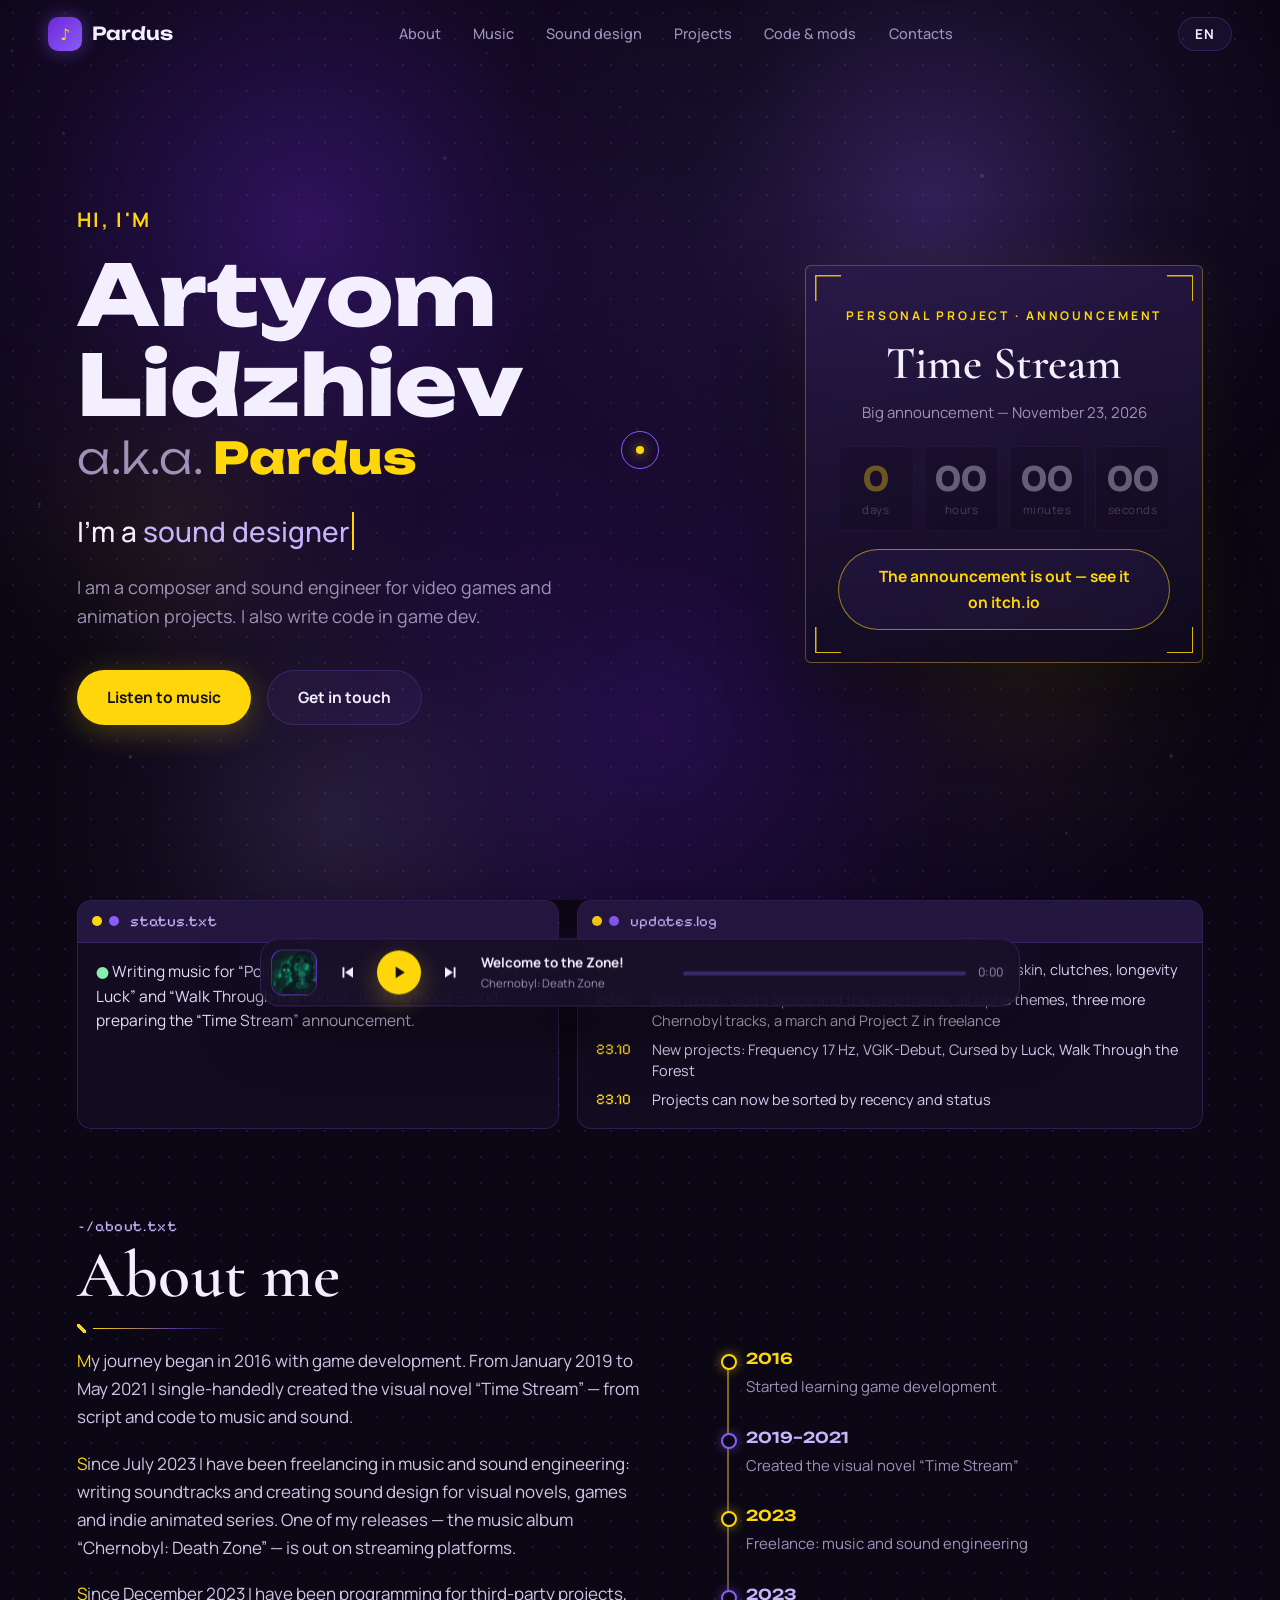
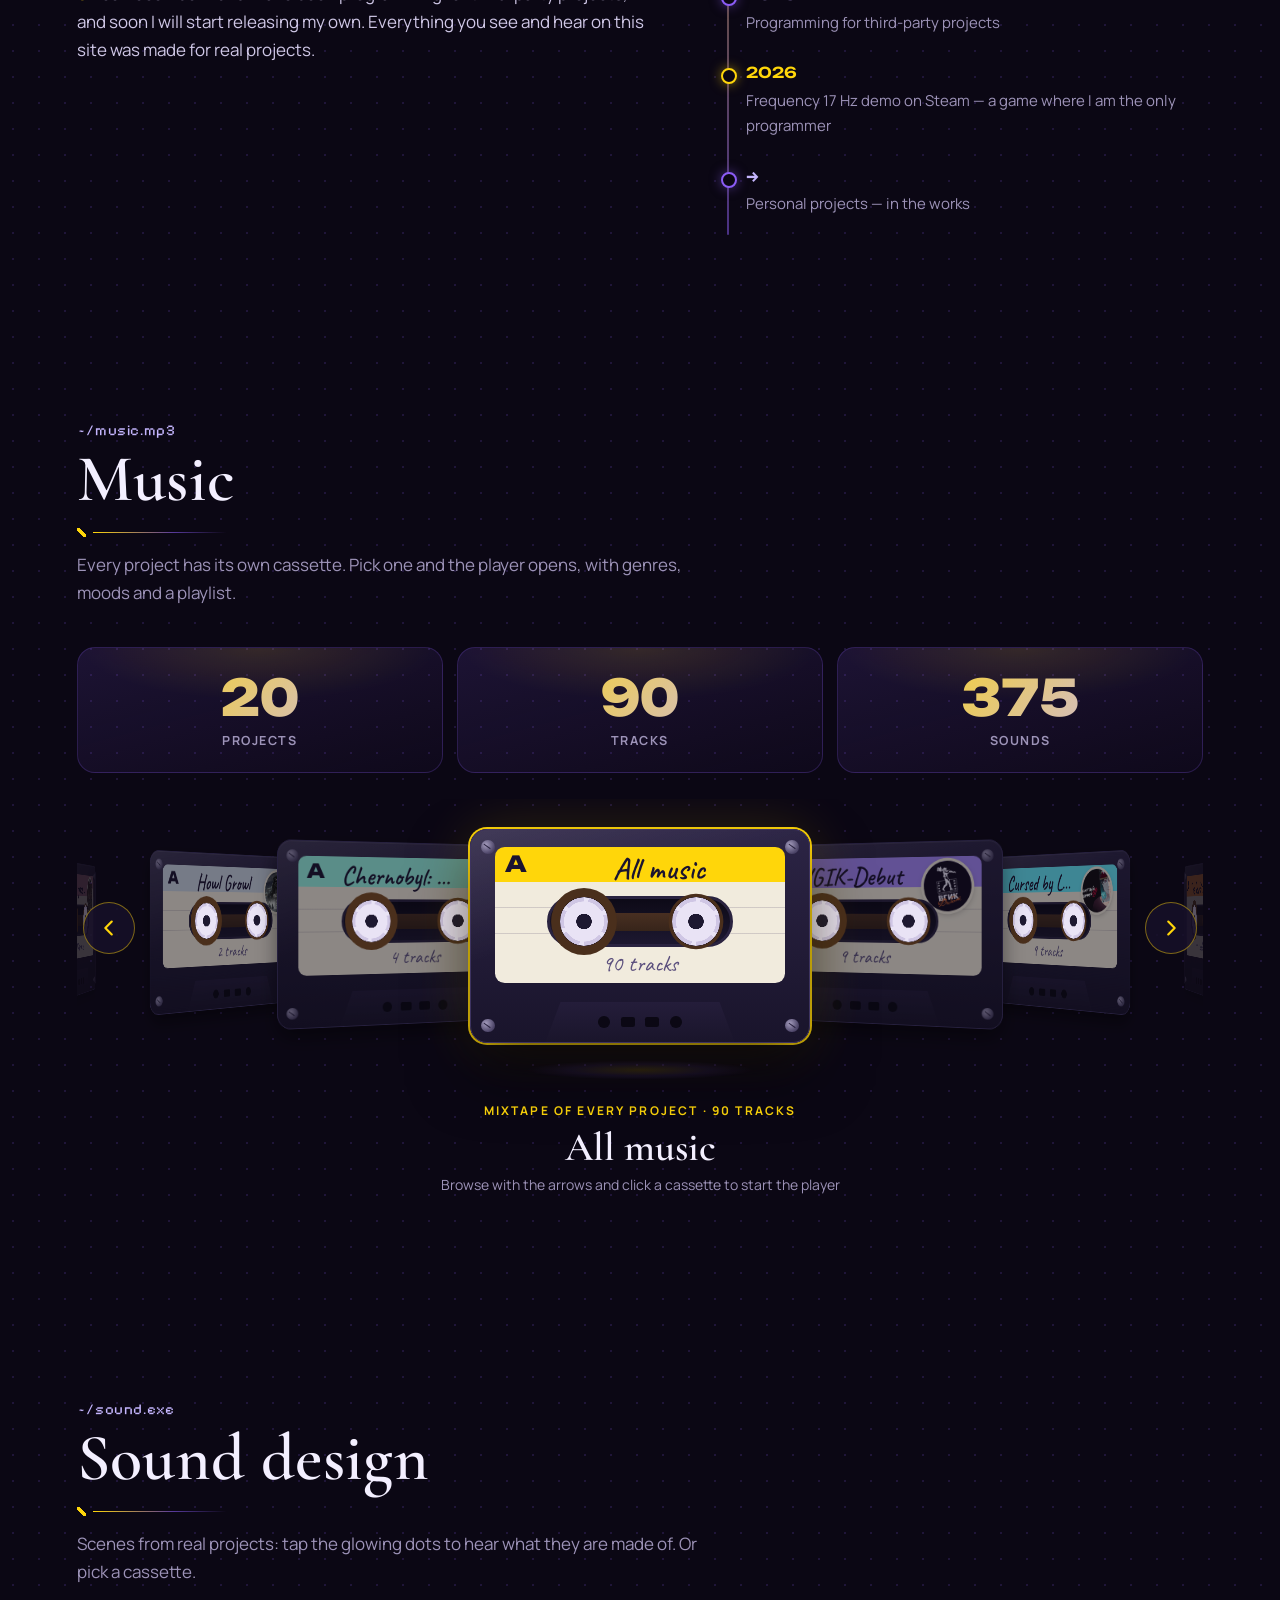
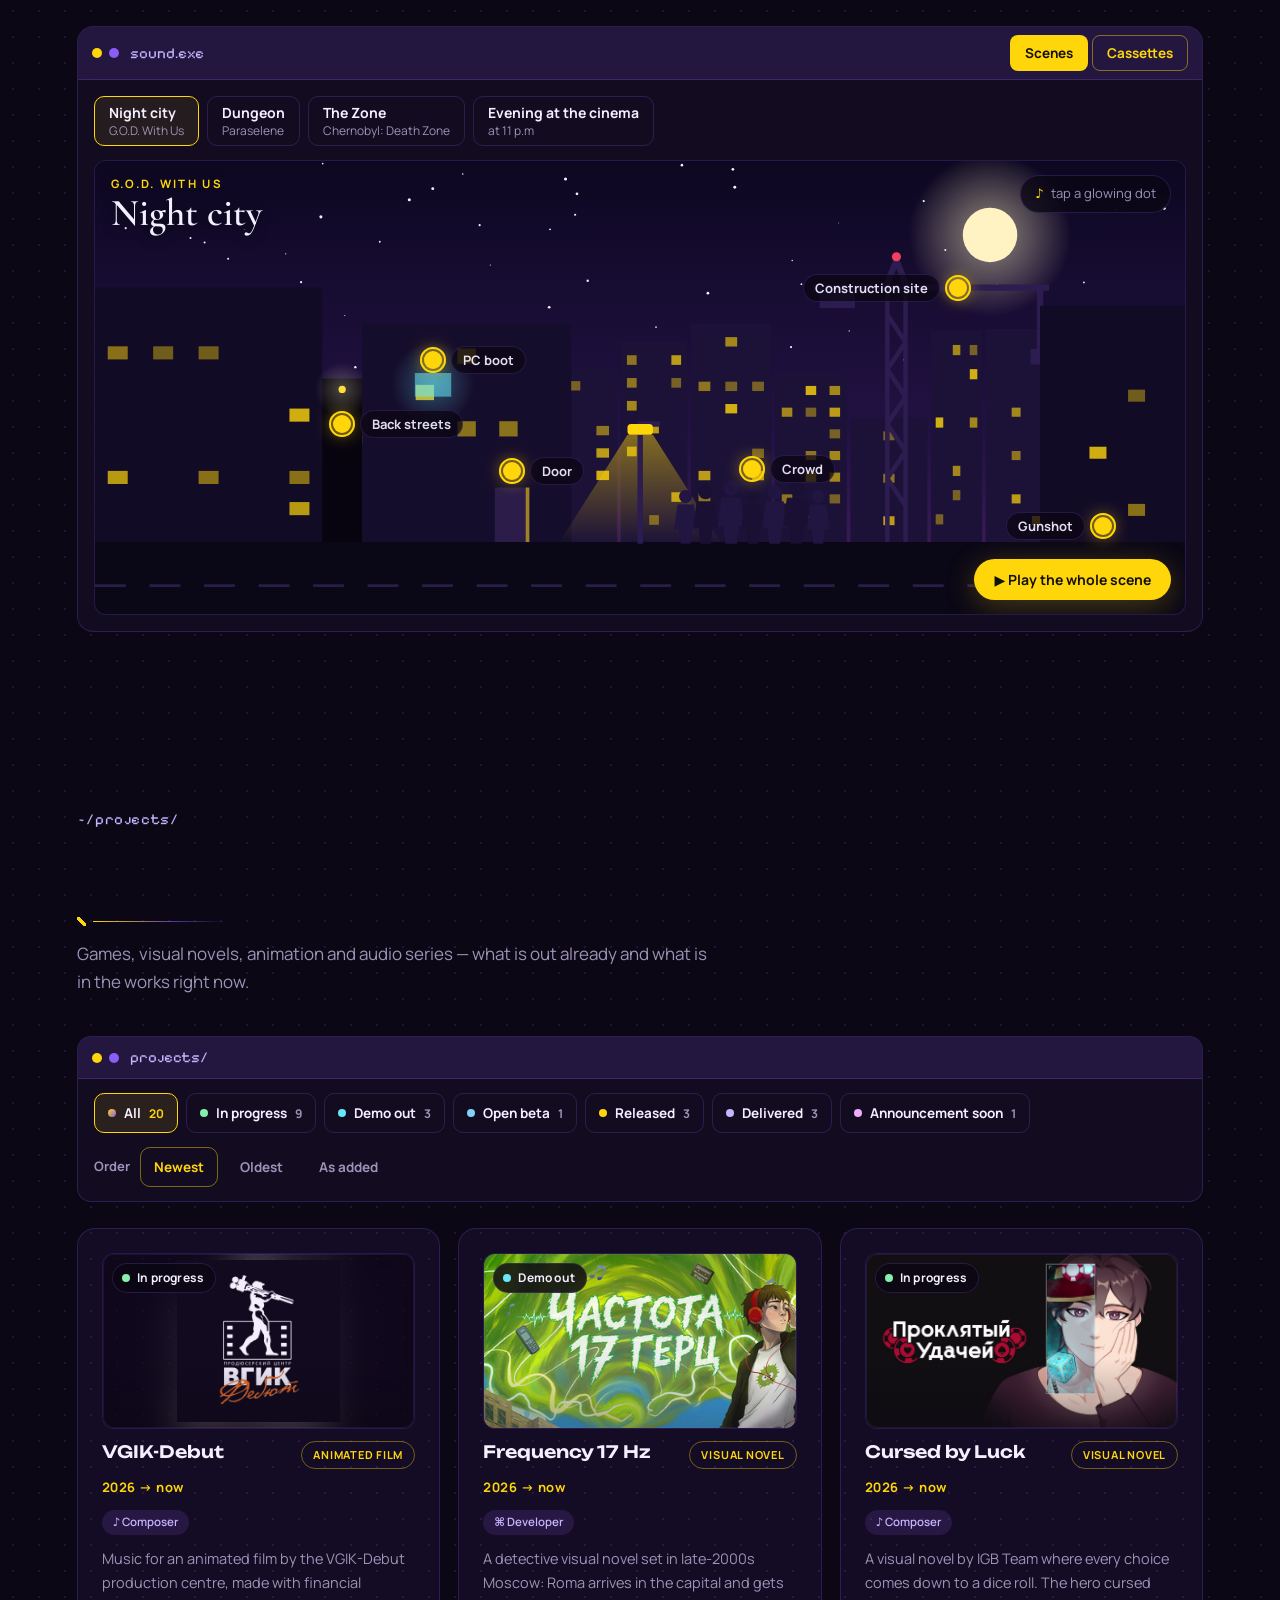
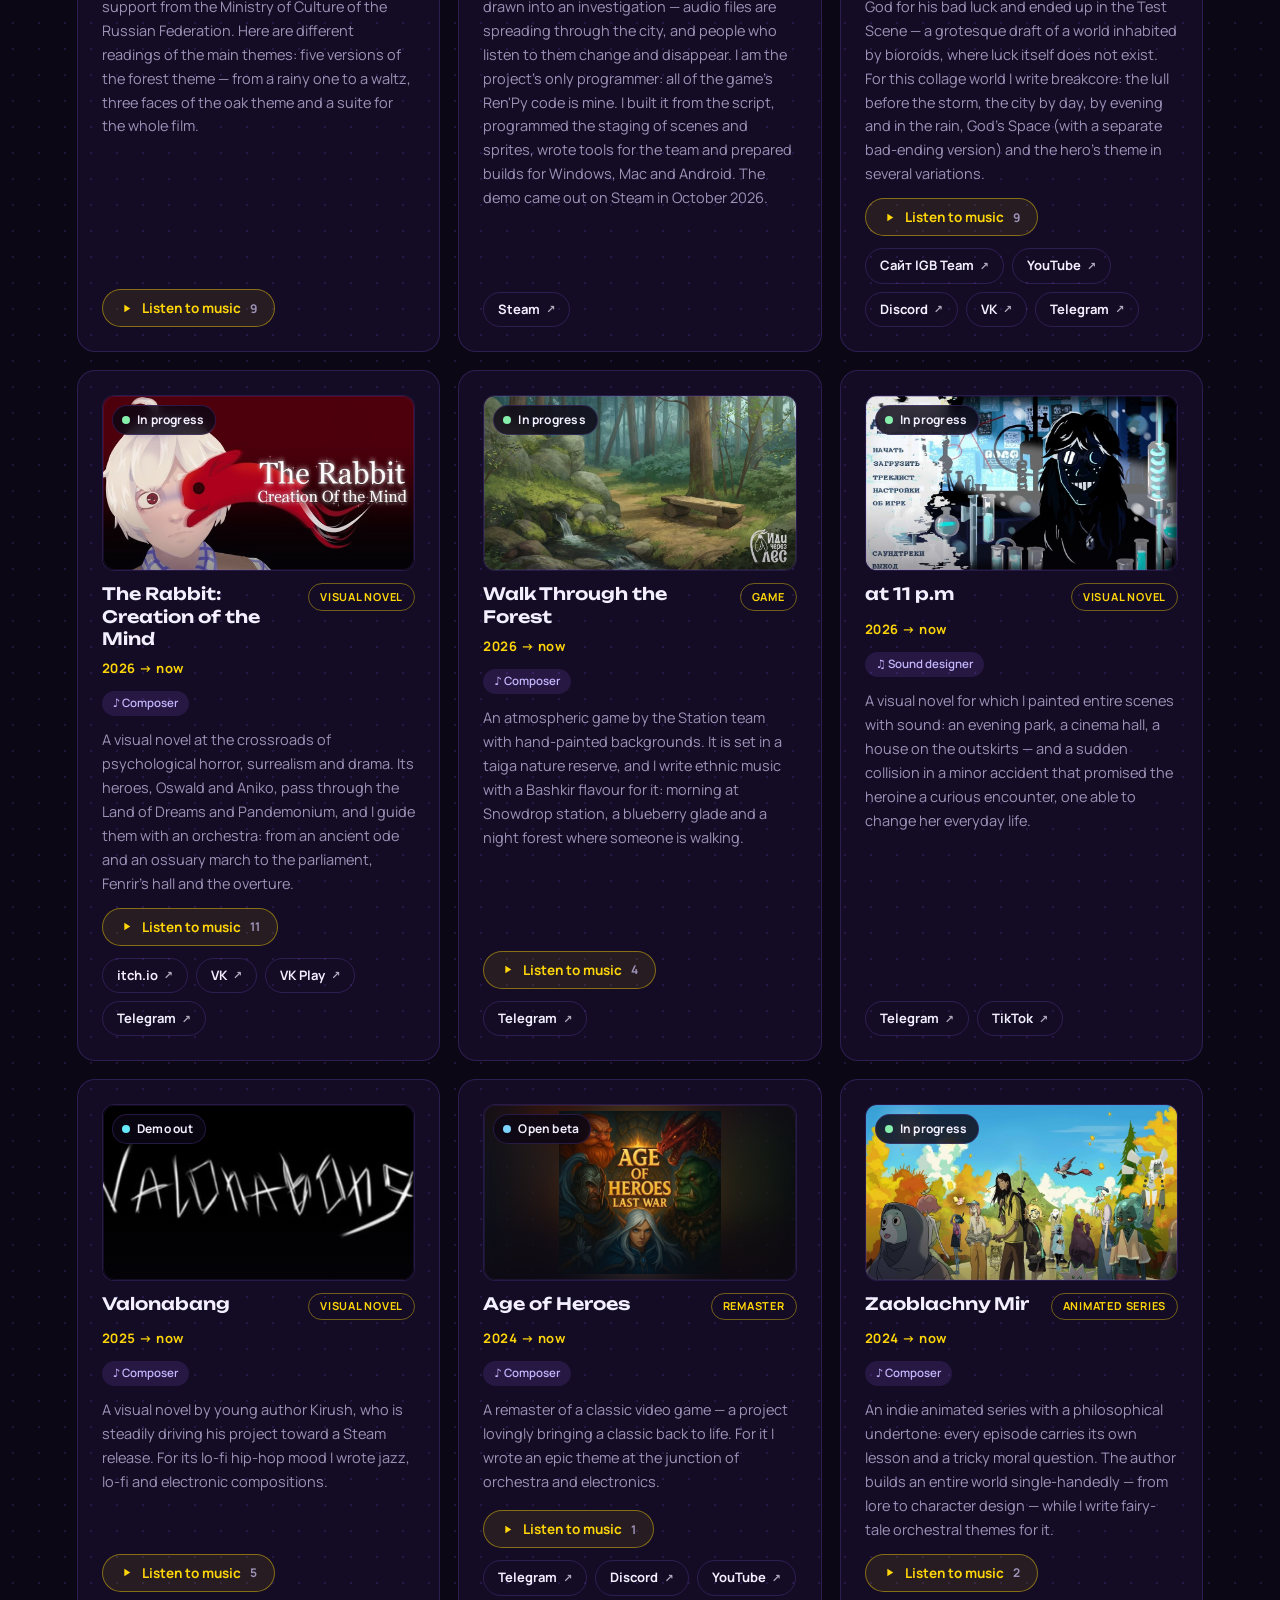
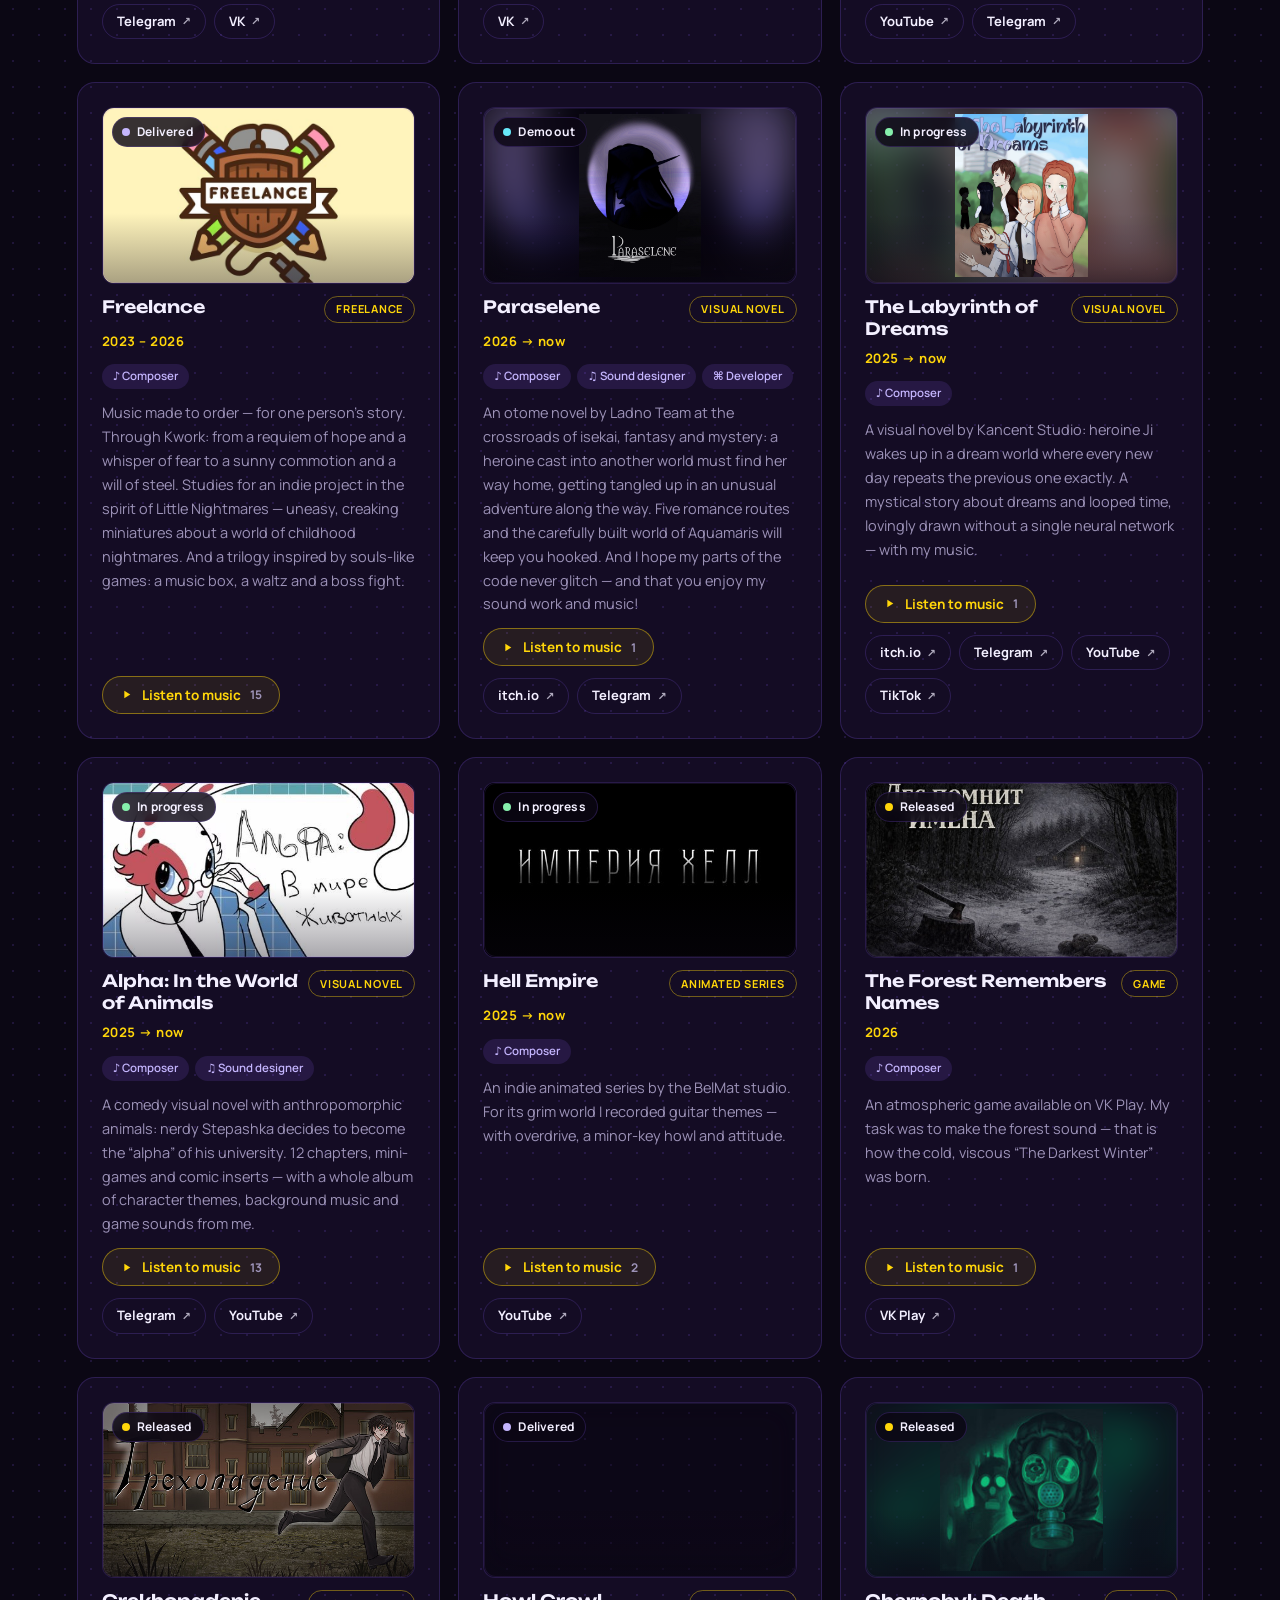
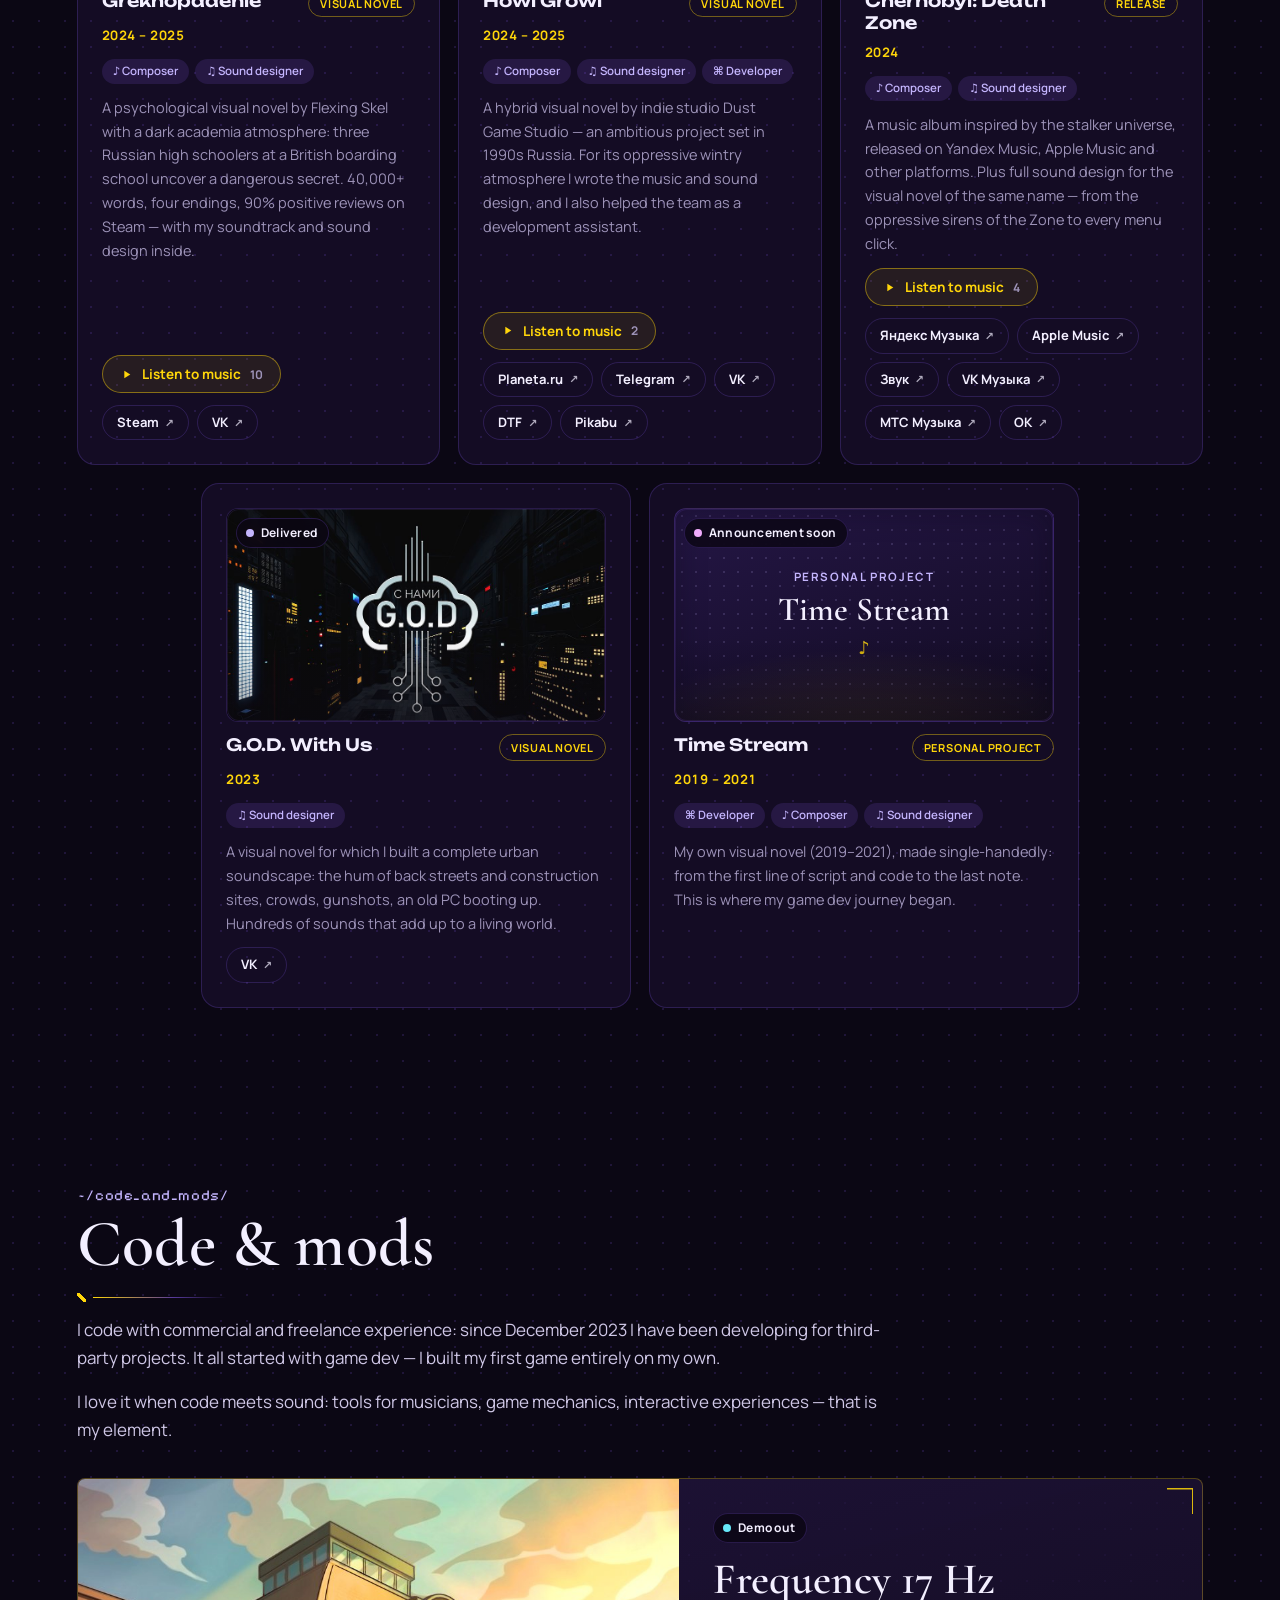
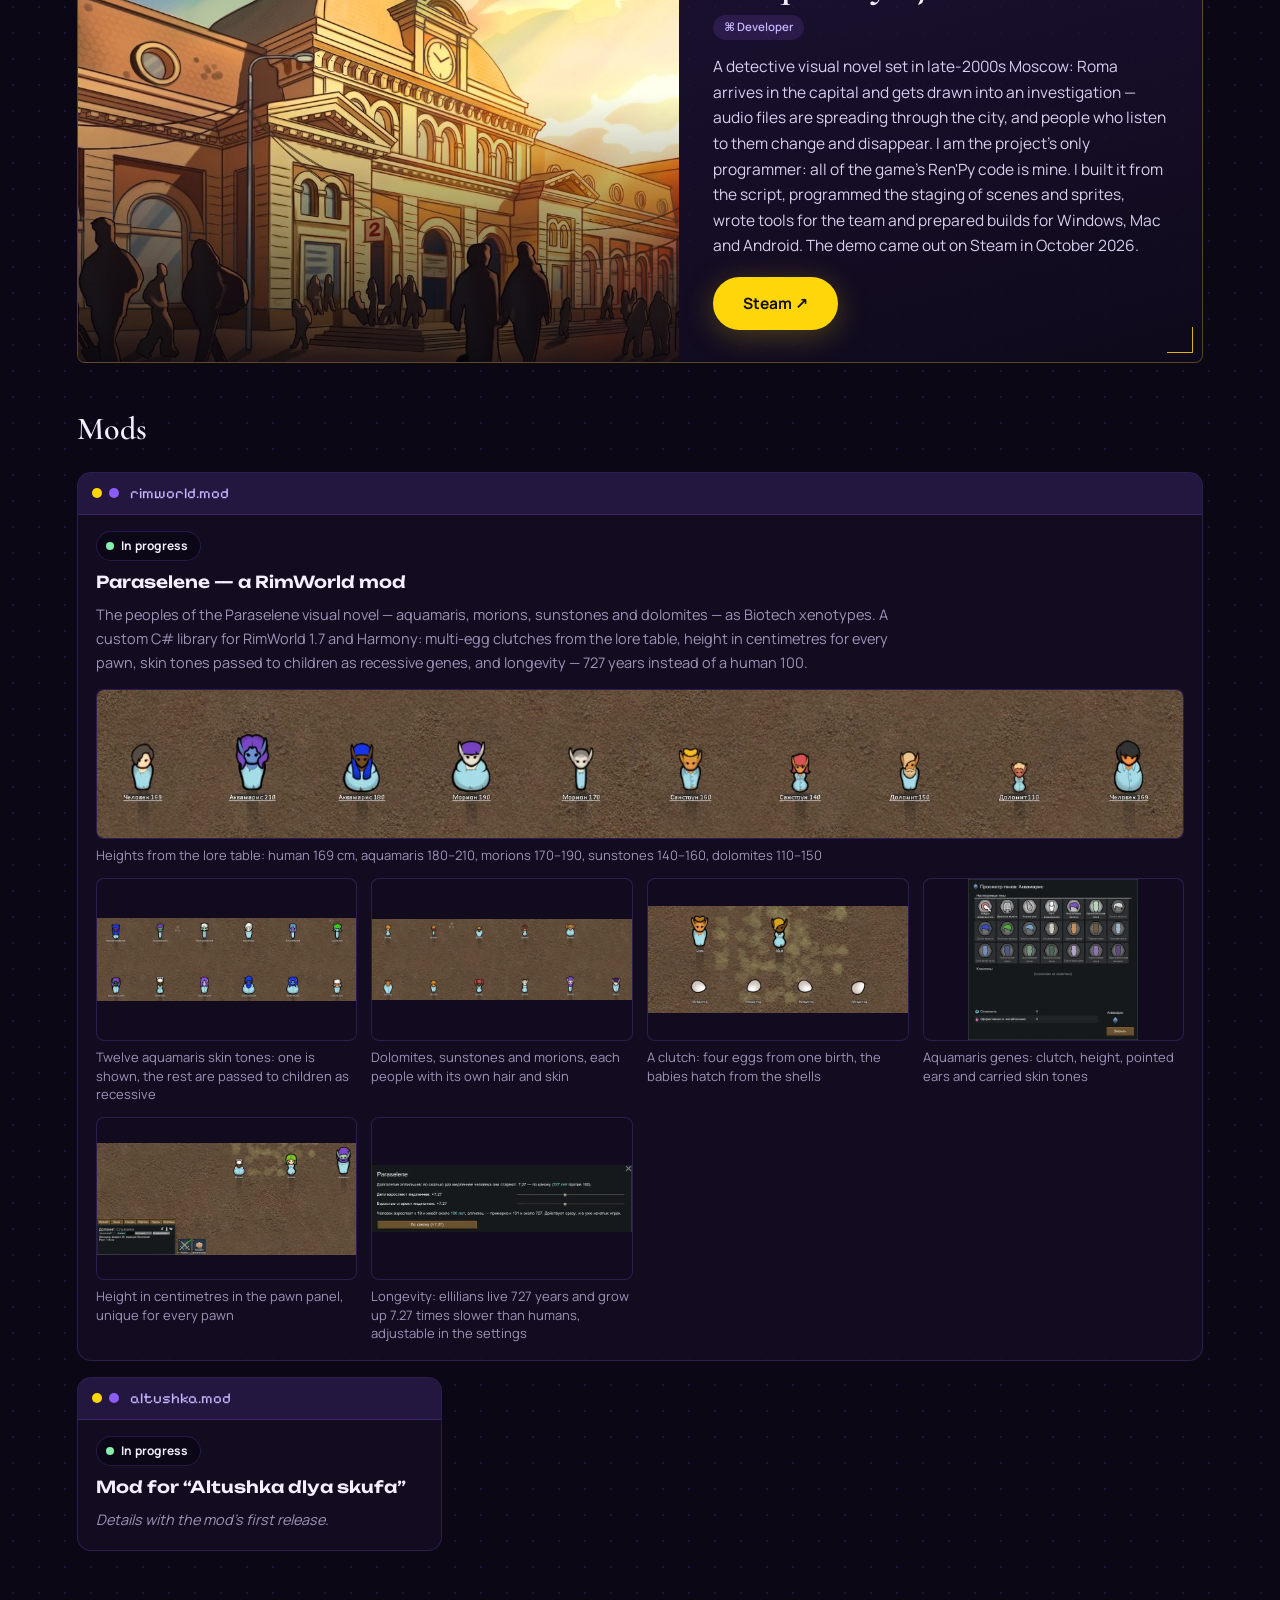
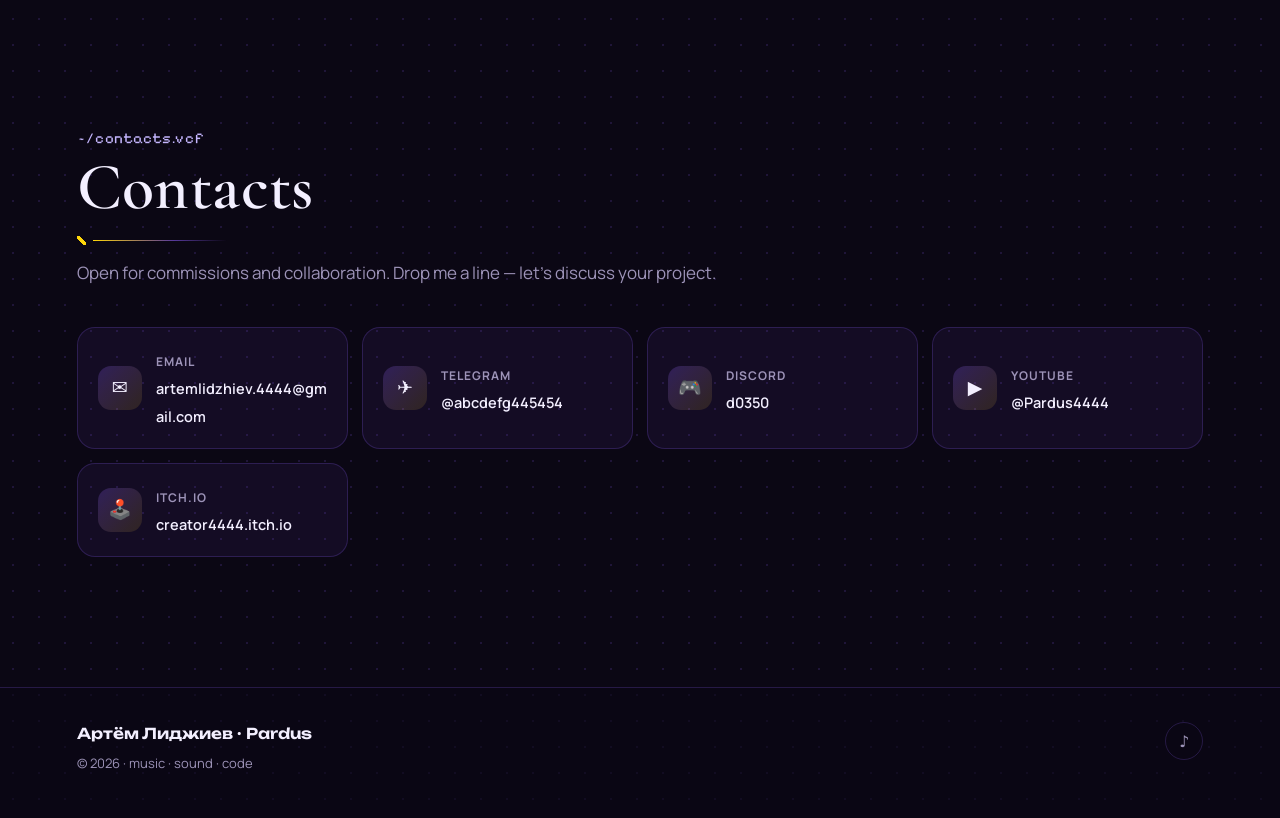
==== commit 87bee780: "Мод Paraselene для RimWorld: описание и 7 скриншотов с просмотром крупно Co-Authored-By: Claude Opus" ====
--- a/index.html
+++ b/index.html
@@ -39,7 +39,7 @@
        Pixelify — короткие подписи окон, Caveat — надписи на кассетах -->
   <link href="https://fonts.googleapis.com/css2?family=Unbounded:wght@300;400;600;800&family=Manrope:wght@400;500;700&family=Cormorant+Garamond:ital,wght@0,600;1,500&family=Pixelify+Sans:wght@400;600&family=Caveat:wght@600&display=swap" rel="stylesheet">
   <!-- ?v= — версия для сброса кэша браузеров; увеличивать при правках CSS/JS -->
-  <link rel="stylesheet" href="css/style.css?v=7">
+  <link rel="stylesheet" href="css/style.css?v=8">
 </head>
 <body>
 
@@ -392,7 +392,7 @@
   <div class="toast" id="toast"></div>
 
   <script src="data/i18n.js?v=7"></script>
-  <script src="data/content.js?v=7"></script>
+  <script src="data/content.js?v=8"></script>
   <script src="data/peaks.js?v=7"></script>
   <script src="js/nebula.js?v=7"></script>
   <script src="js/cursor.js?v=7"></script>
@@ -401,6 +401,6 @@
   <script src="js/player.js?v=7"></script>
   <script src="js/extras.js?v=7"></script>
   <script src="js/sound.js?v=7"></script>
-  <script src="js/main.js?v=7"></script>
+  <script src="js/main.js?v=8"></script>
 </body>
 </html>
--- a/css/style.css
+++ b/css/style.css
@@ -1508,6 +1508,50 @@
 .mod-desc { color: var(--muted); font-size: 14.5px; }
 .mod-desc.is-soon { font-style: italic; }
 
+/* Скриншоты мода: широкий кадр — во всю ширину, остальные — сеткой, вписаны без обрезки */
+.mod-card.has-shots { grid-column: 1 / -1; }
+.mod-card.has-shots .mod-desc { max-width: 820px; }
+.mod-shots { width: 100%; display: grid; grid-template-columns: repeat(auto-fill, minmax(220px, 1fr)); gap: 14px; margin-top: 4px; }
+.mod-shot { display: flex; flex-direction: column; gap: 7px; min-width: 0; }
+.mod-shot.is-wide { grid-column: 1 / -1; }
+.mod-shot button {
+  display: block; width: 100%; aspect-ratio: 16 / 10; padding: 0; cursor: zoom-in;
+  background: var(--bg-2); border: 1px solid var(--border); border-radius: 8px; overflow: hidden;
+  transition: border-color 0.25s, transform 0.25s;
+}
+.mod-shot.is-wide button { aspect-ratio: auto; }
+.mod-shot button:hover, .mod-shot button:focus-visible { border-color: var(--yellow); transform: translateY(-2px); outline: none; }
+.mod-shot img { display: block; width: 100%; height: 100%; object-fit: contain; }
+.mod-shot.is-wide img { height: auto; }
+.mod-shot figcaption { color: var(--muted); font-size: 13px; line-height: 1.4; }
+
+.shot-box {
+  position: fixed; inset: 0; z-index: 9000; display: flex; align-items: center; justify-content: center; gap: 10px;
+  padding: 56px 16px 24px; background: rgba(8, 5, 16, 0.92); backdrop-filter: blur(6px);
+  opacity: 0; visibility: hidden; transition: opacity 0.25s, visibility 0.25s;
+}
+.shot-box.open { opacity: 1; visibility: visible; }
+.shot-box figure { min-width: 0; max-width: min(1600px, 100%); display: flex; flex-direction: column; align-items: center; gap: 10px; }
+.shot-box img { display: block; max-width: 100%; max-height: calc(100vh - 160px); width: auto; height: auto; border-radius: 6px; border: 1px solid var(--border); }
+.shot-box figcaption { color: var(--text); font-size: 15px; text-align: center; max-width: 760px; }
+.shot-count { color: var(--muted); font-size: 12.5px; font-variant-numeric: tabular-nums; }
+.shot-box button {
+  flex-shrink: 0; width: 46px; height: 46px; border-radius: 50%; cursor: pointer;
+  background: var(--surface-solid); color: var(--text); border: 1px solid var(--border); font-size: 26px; line-height: 1;
+}
+.shot-box button:hover, .shot-box button:focus-visible { border-color: var(--yellow); color: var(--yellow); outline: none; }
+.shot-close { position: absolute; top: 12px; right: 16px; }
+.shot-box.single .shot-nav { display: none; }
+html.shot-lock { overflow: hidden; }
+@media (max-width: 760px) {
+  .mod-shots { grid-template-columns: repeat(2, minmax(0, 1fr)); gap: 10px; }
+  .shot-box { padding: 60px 8px 16px; }
+  .shot-nav { position: absolute; bottom: 14px; }
+  .shot-prev { left: calc(50% - 56px); }
+  .shot-next { right: calc(50% - 56px); }
+  .shot-box img { max-height: calc(100vh - 200px); }
+}
+
 /* ---------- Саунд-дизайн: окно, вкладки ---------- */
 .sound-win { border-radius: 16px; }
 .sound-bar { flex-wrap: wrap; }
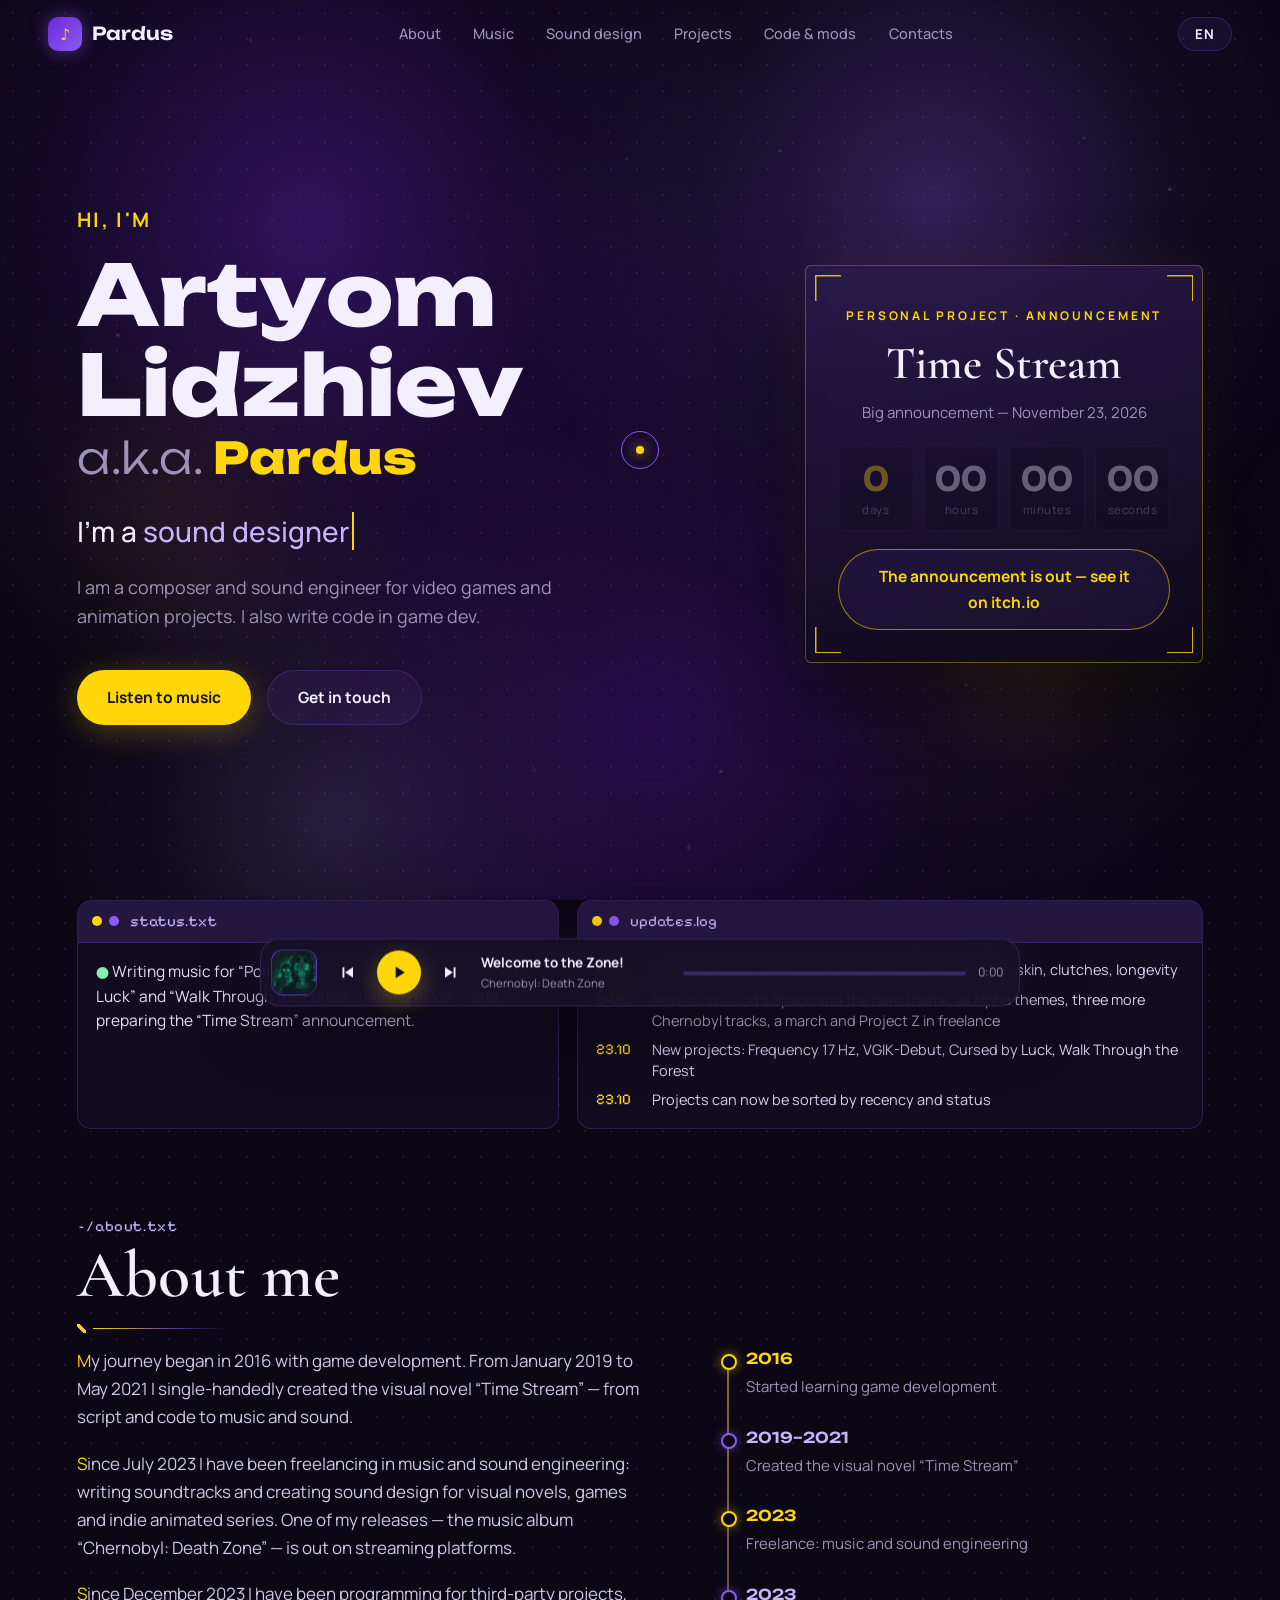
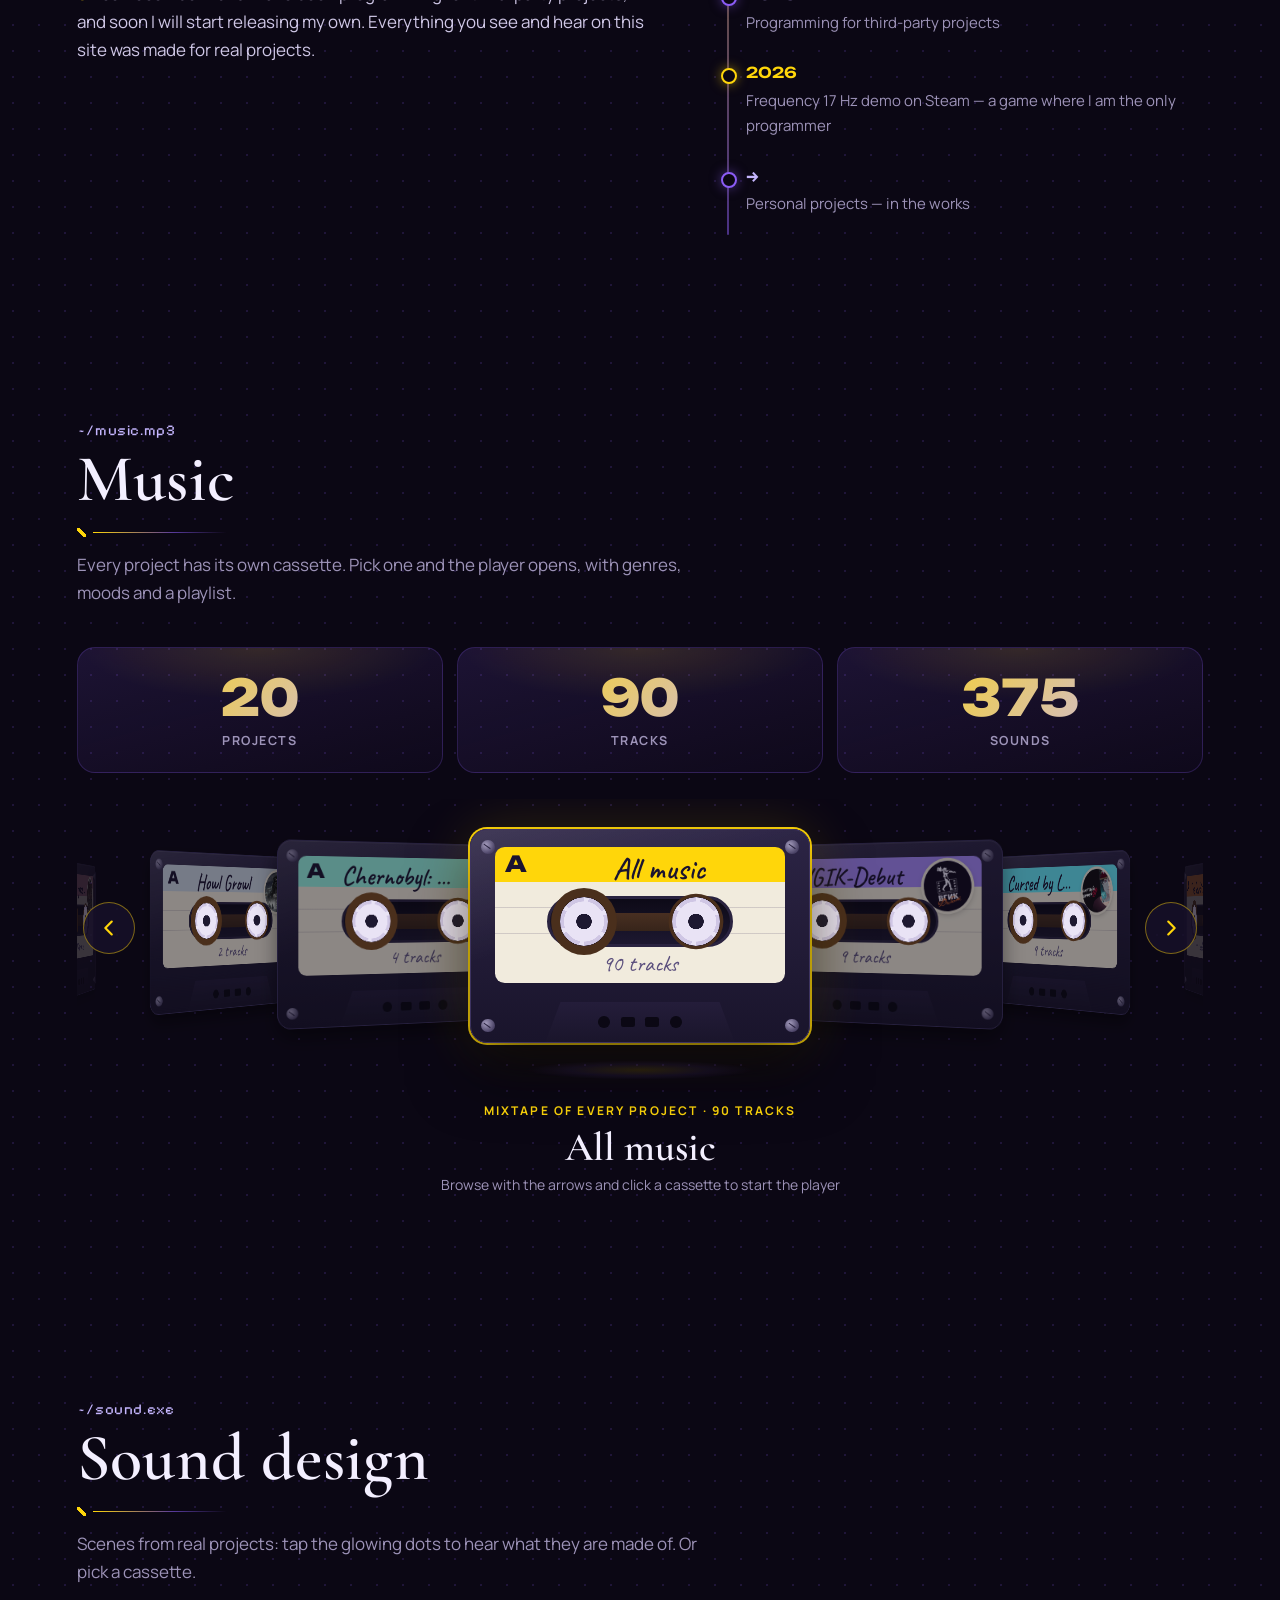
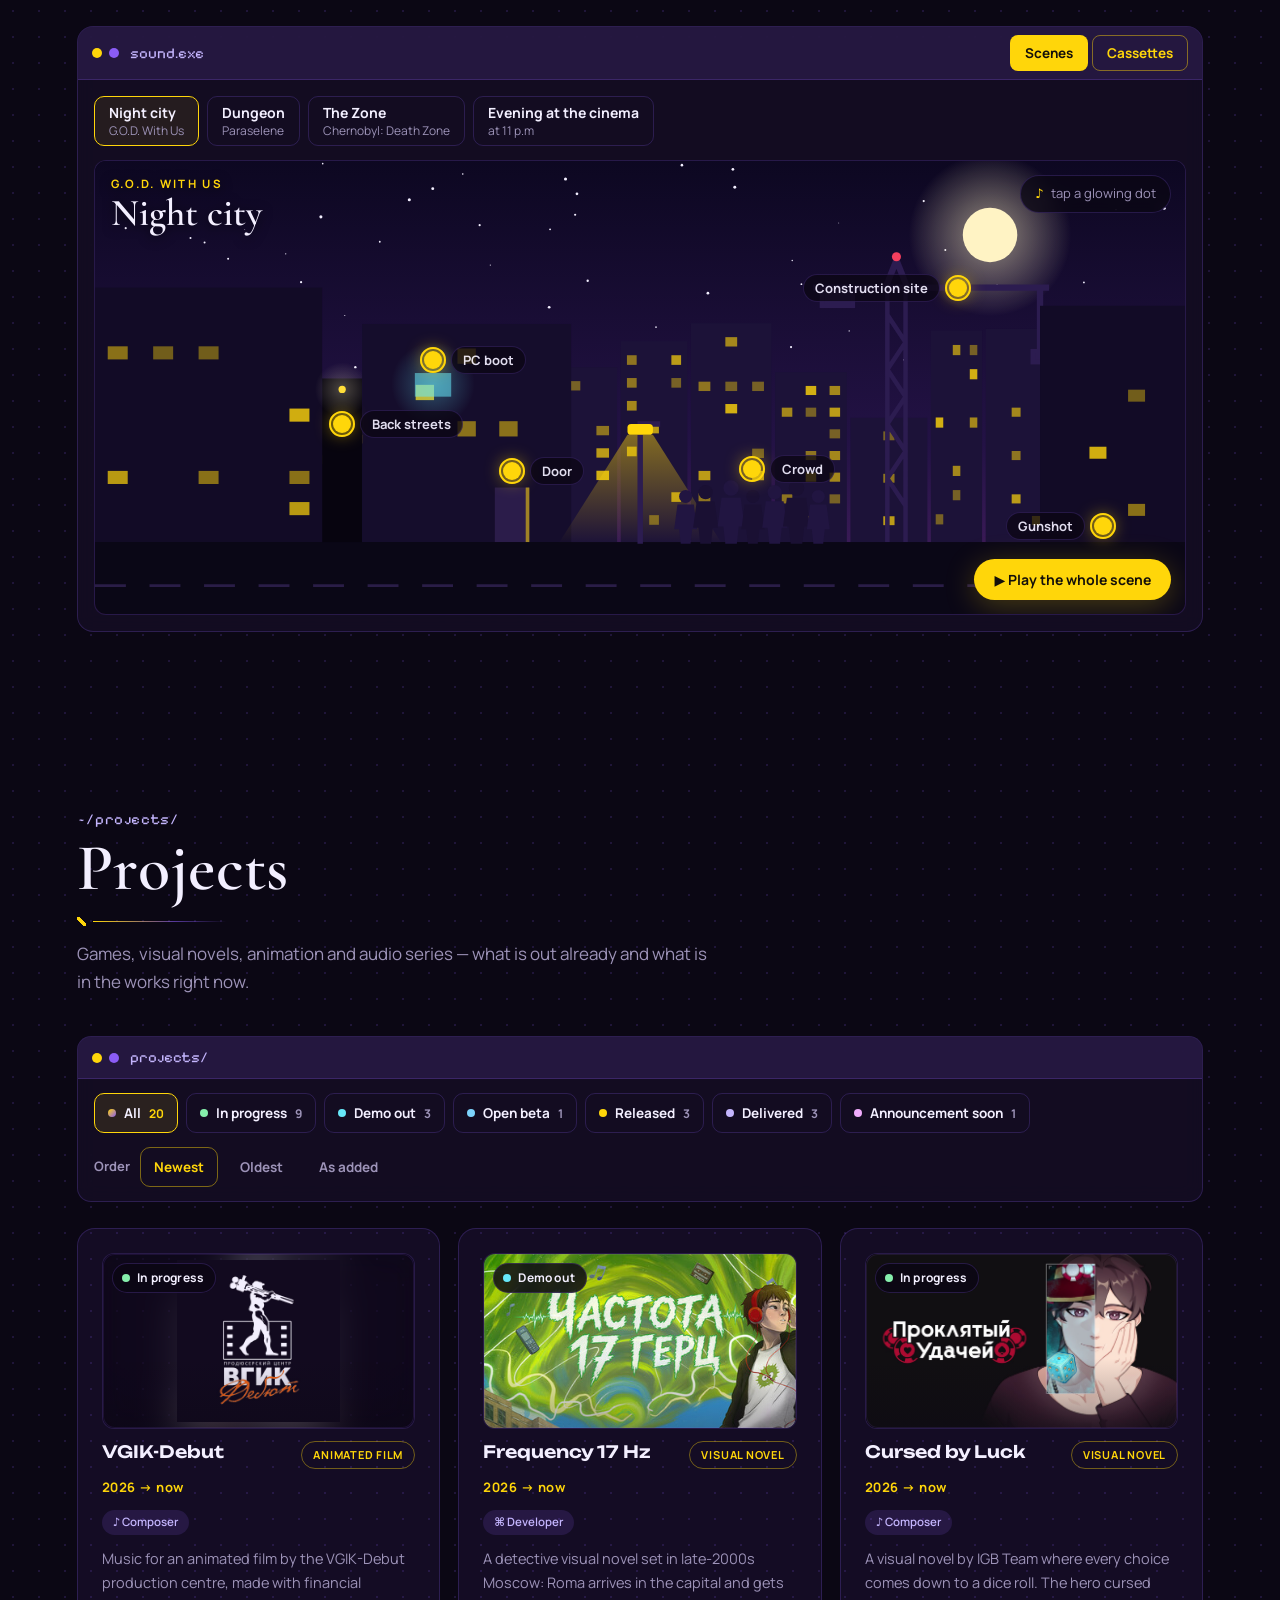
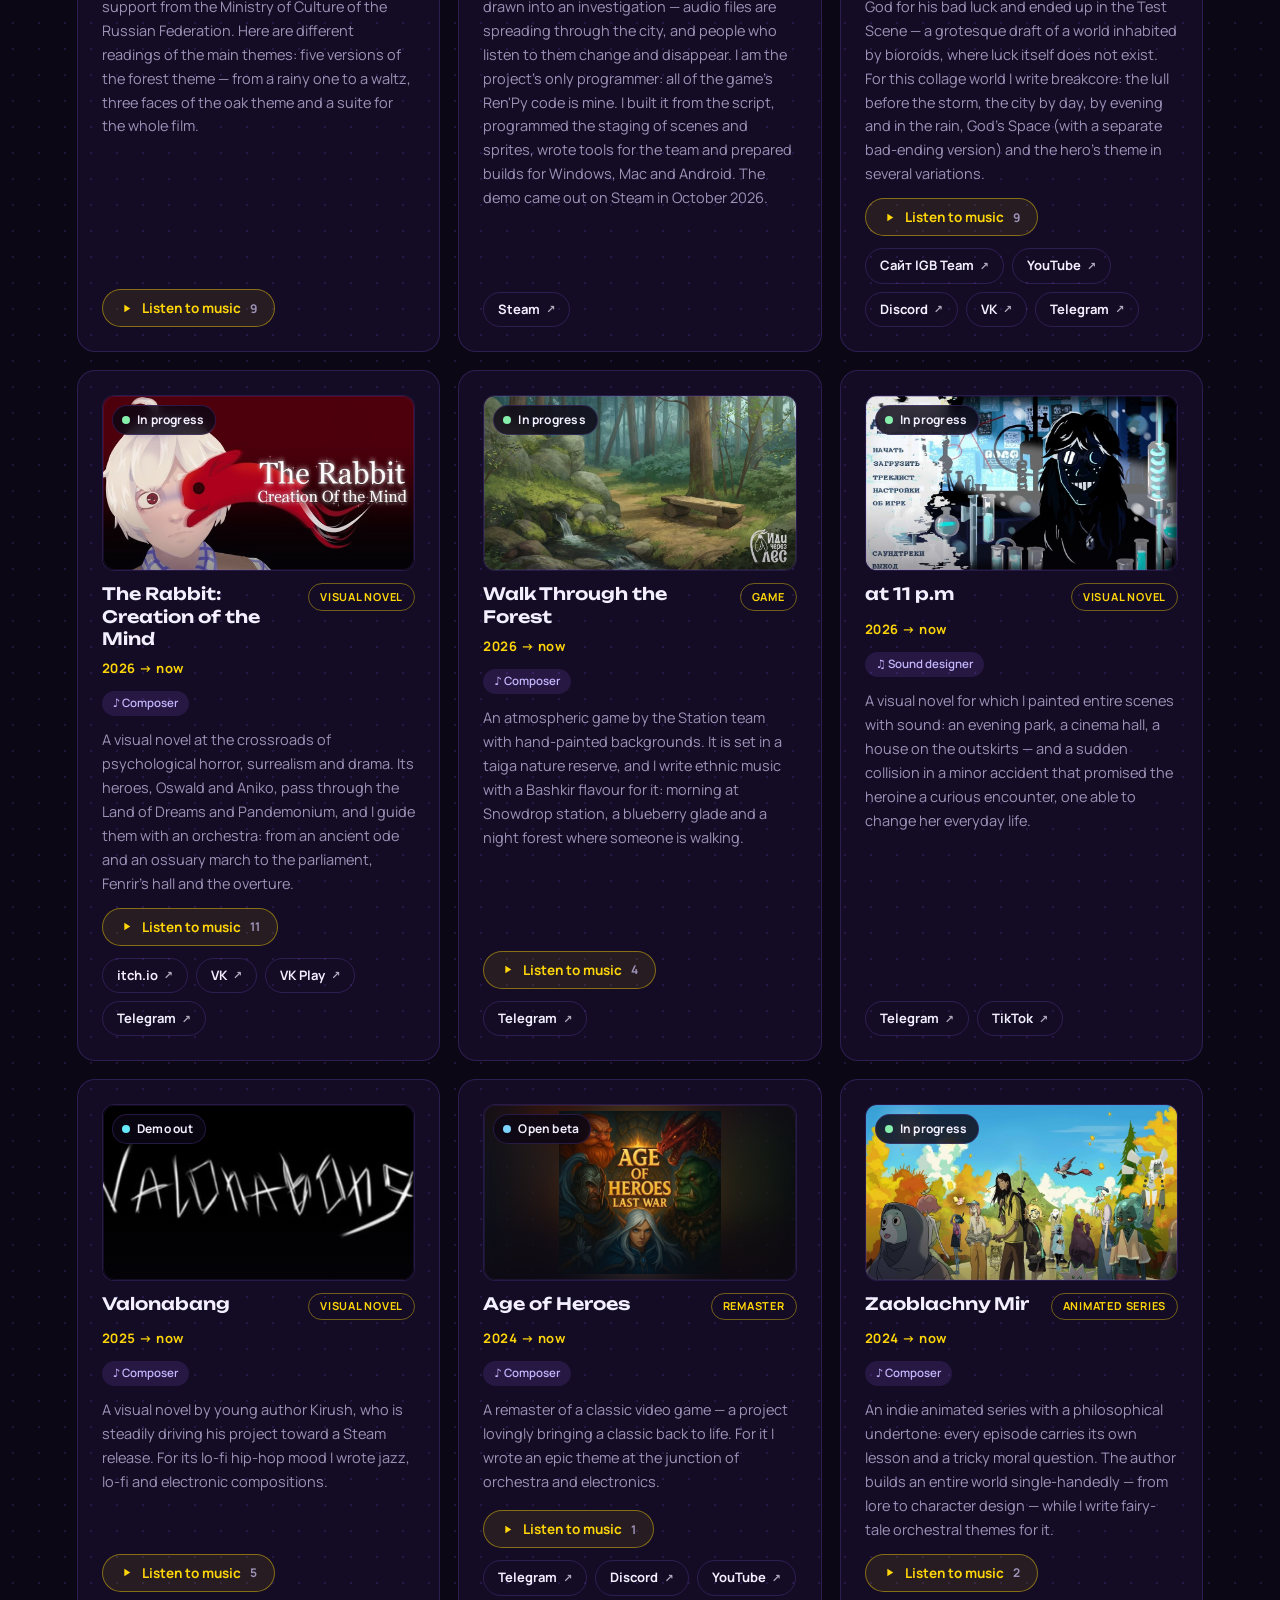
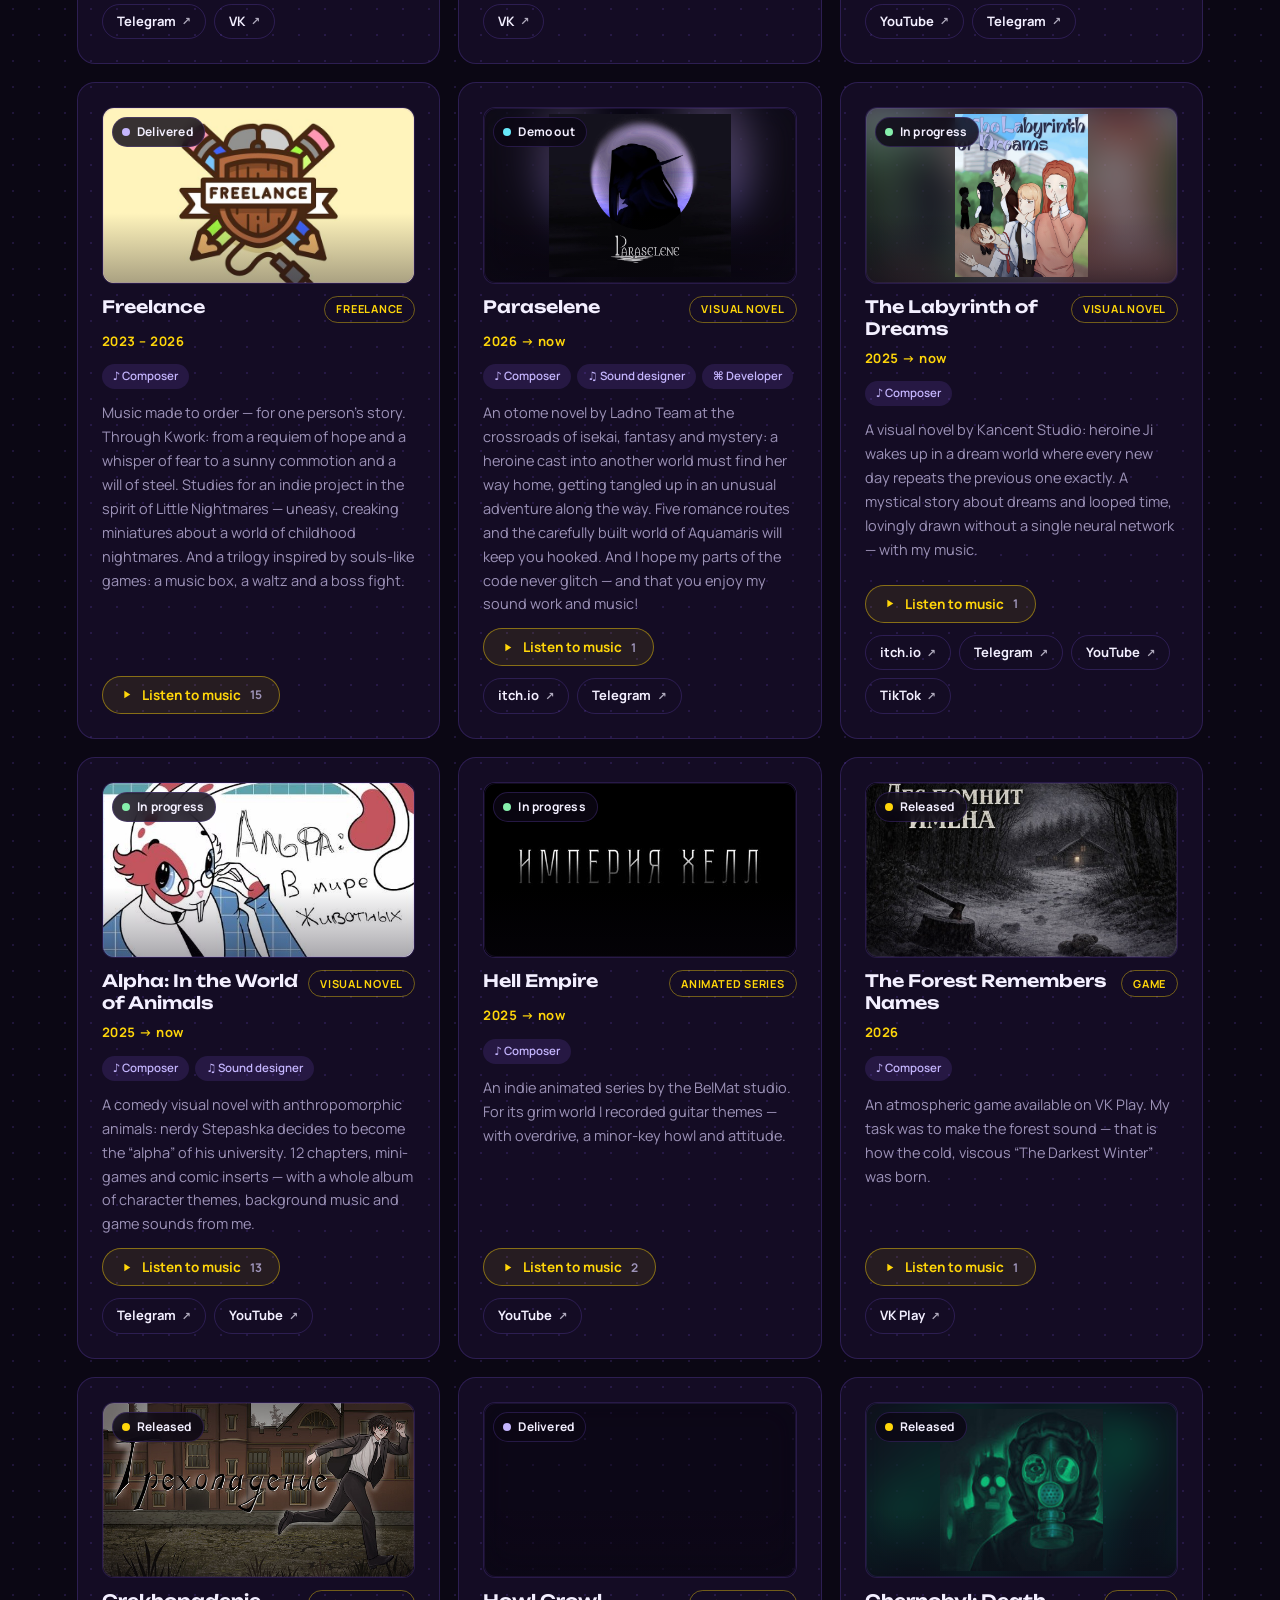
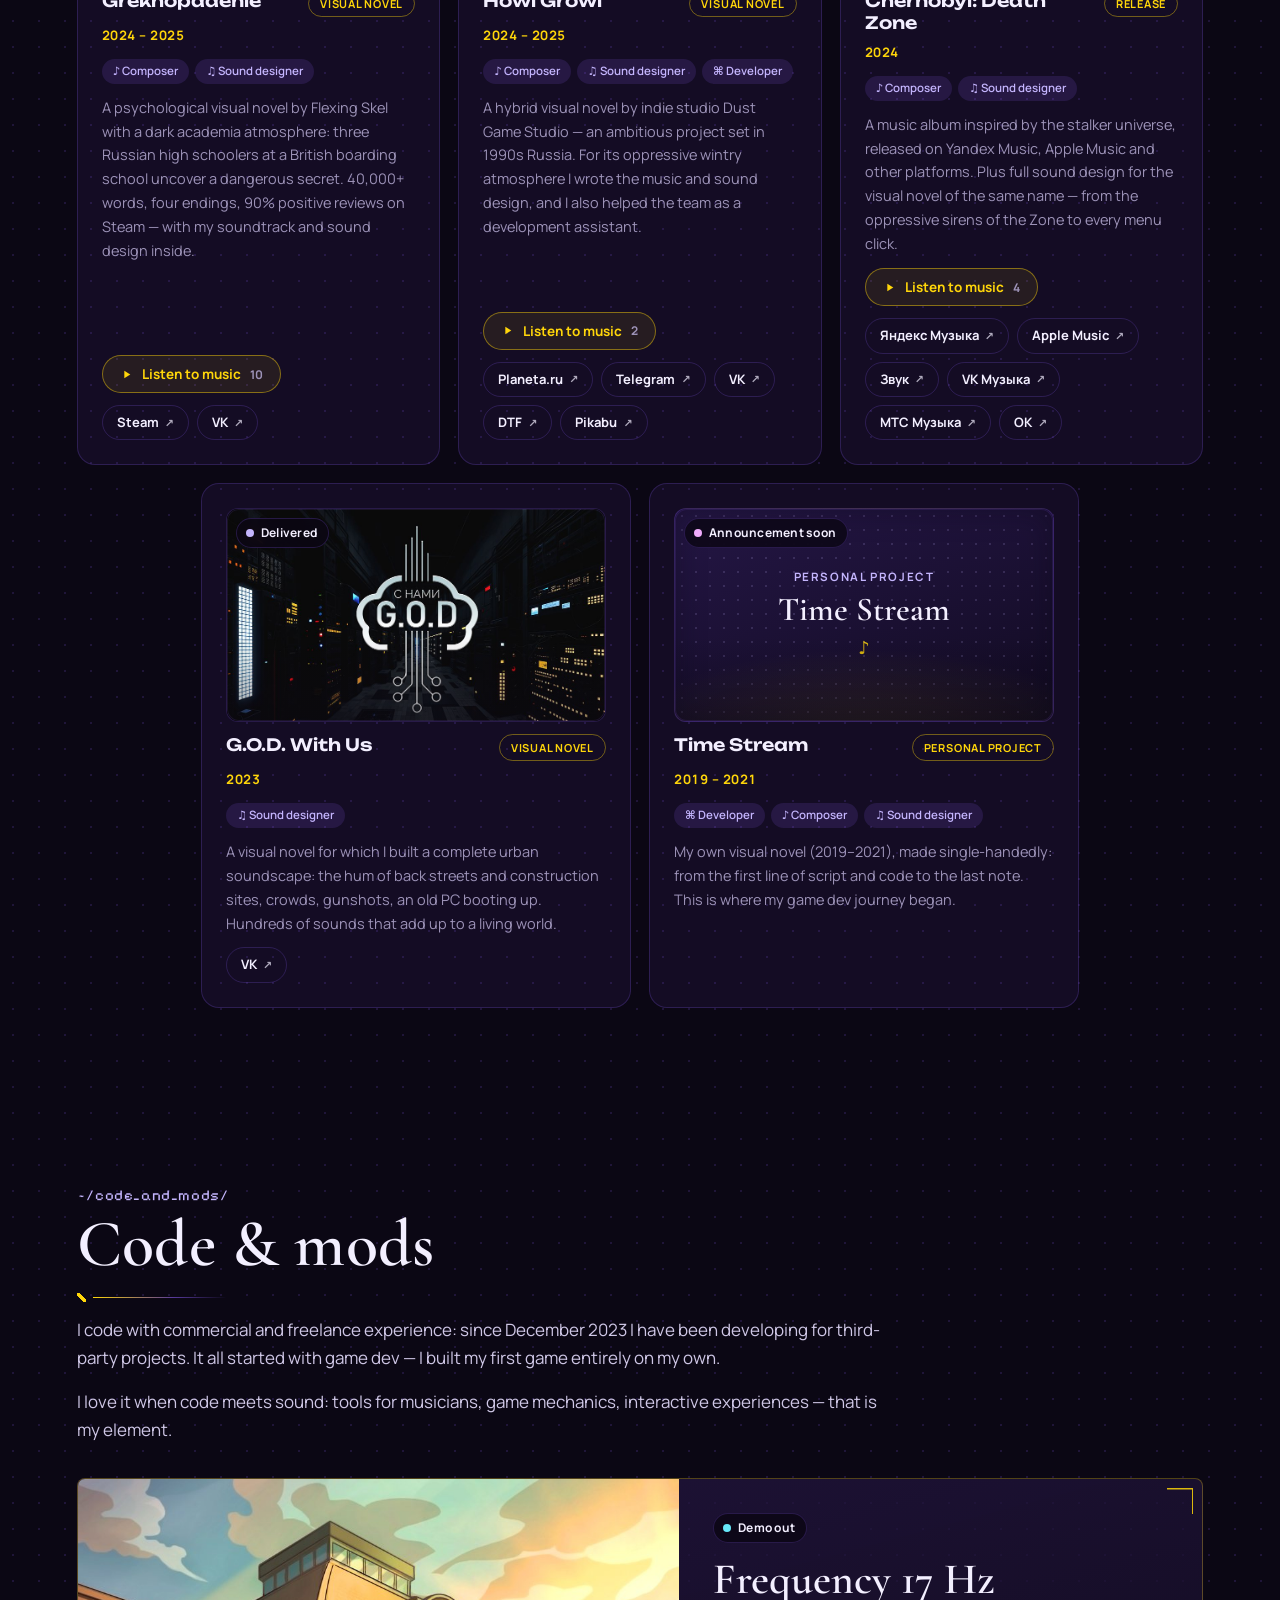
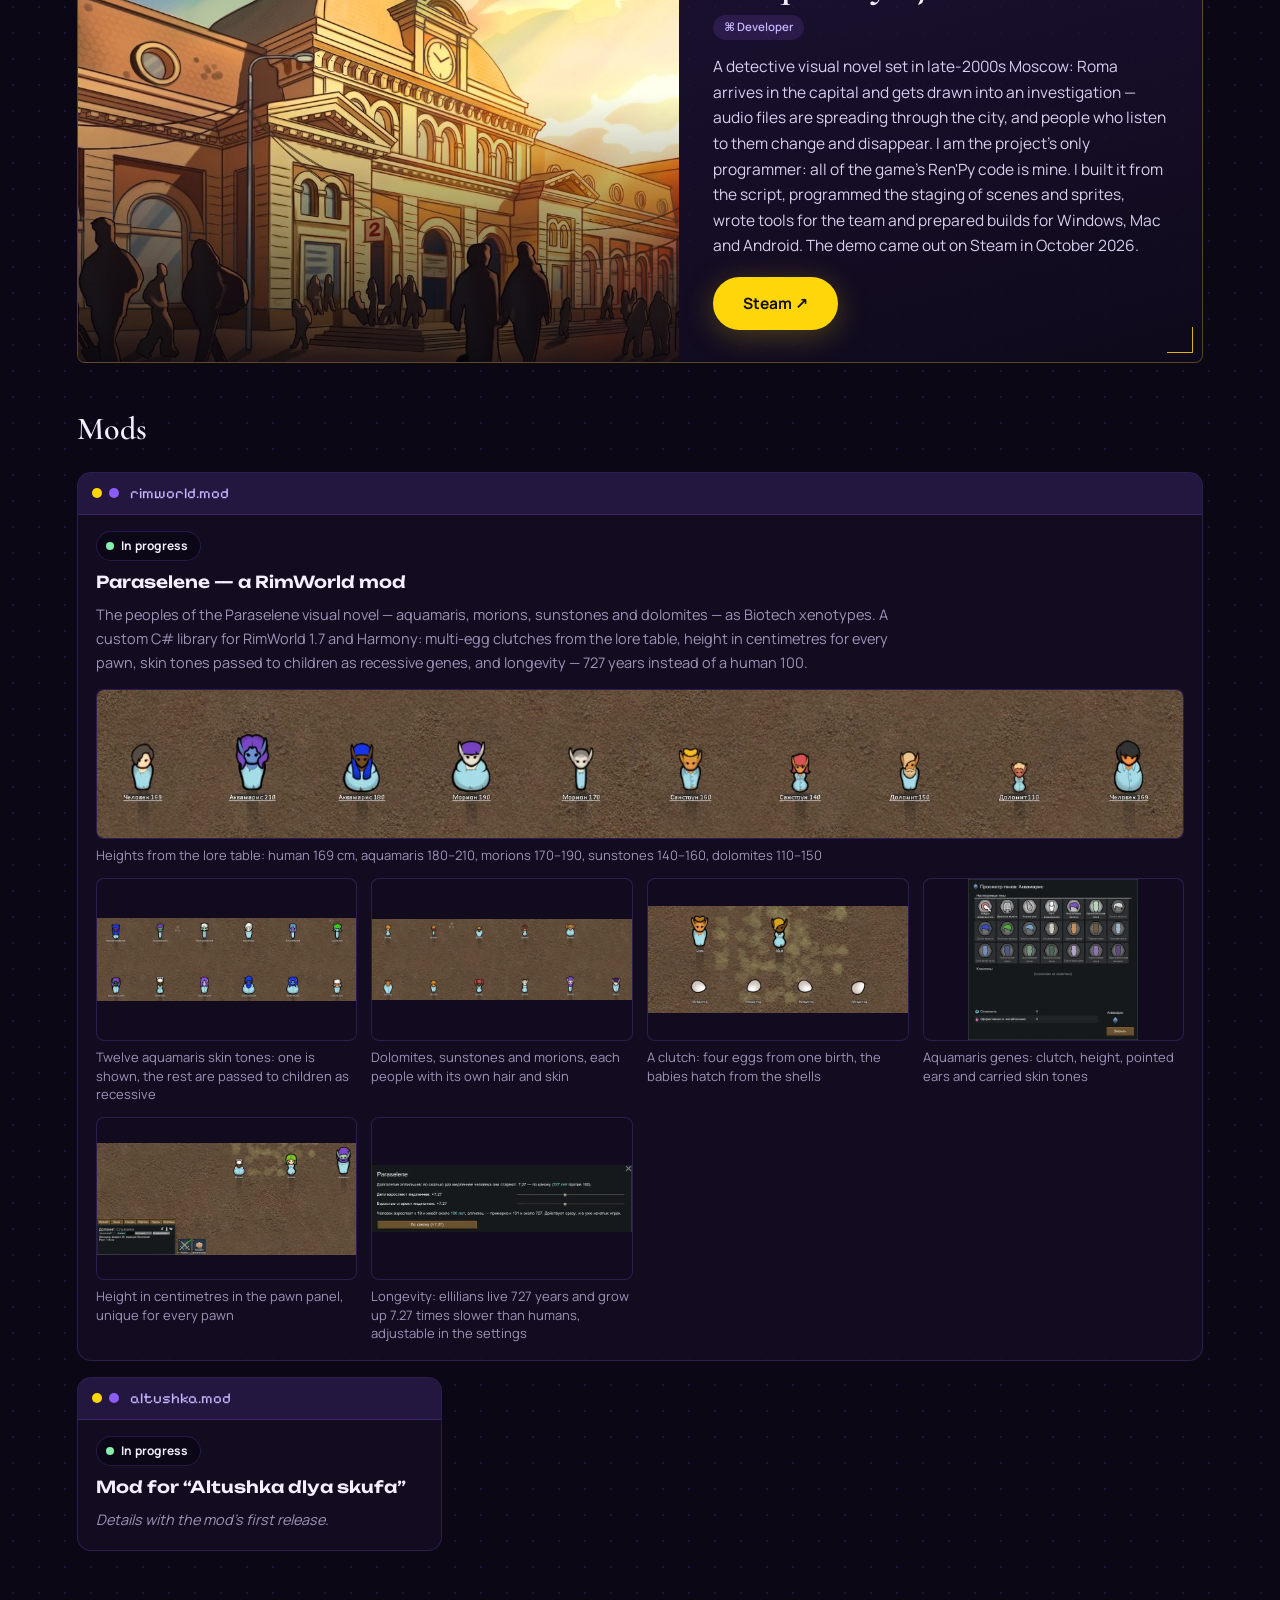
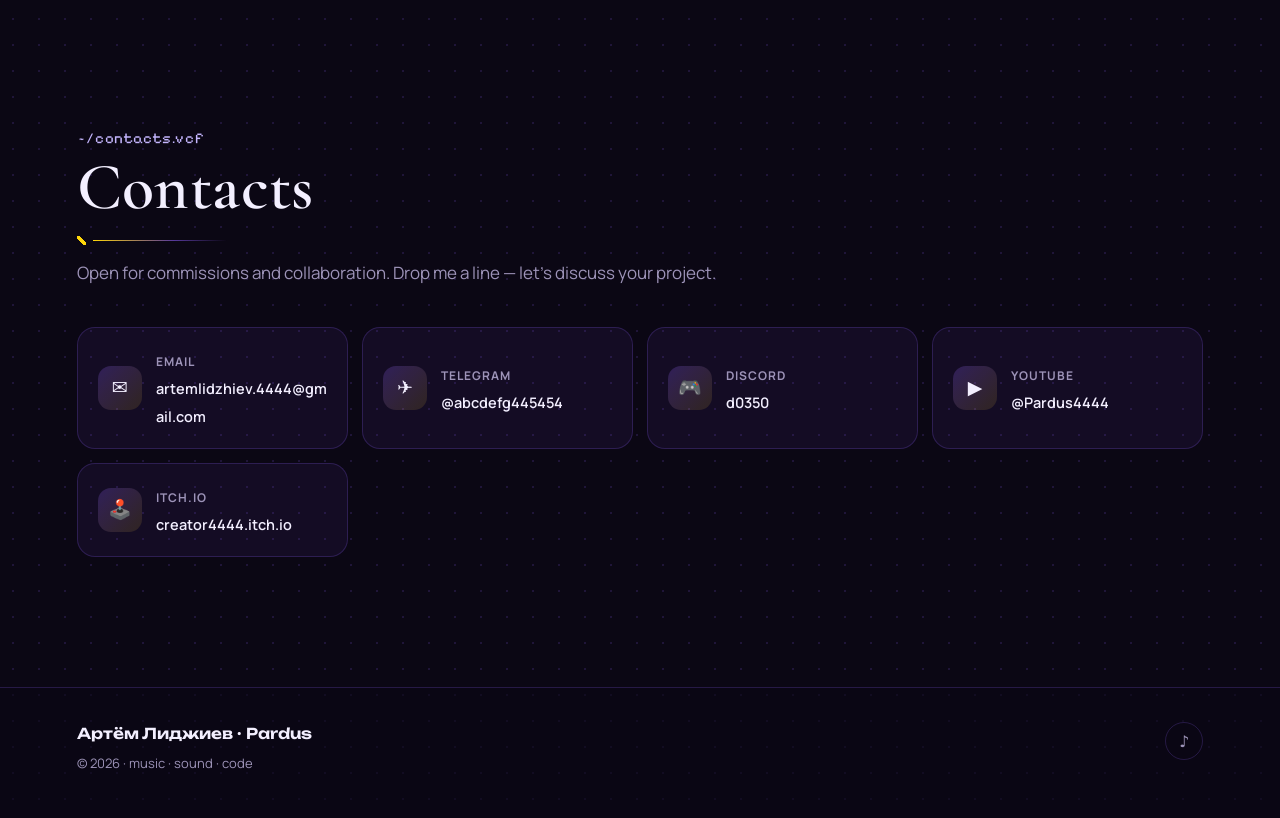
==== commit 96372031: "Новая картинка карточки Paraselene Co-Authored-By: Claude Opus 5.5 <noreply@anthropic.com>" ====
--- a/index.html
+++ b/index.html
@@ -392,7 +392,7 @@
   <div class="toast" id="toast"></div>
 
   <script src="data/i18n.js?v=7"></script>
-  <script src="data/content.js?v=8"></script>
+  <script src="data/content.js?v=9"></script>
   <script src="data/peaks.js?v=7"></script>
   <script src="js/nebula.js?v=7"></script>
   <script src="js/cursor.js?v=7"></script>
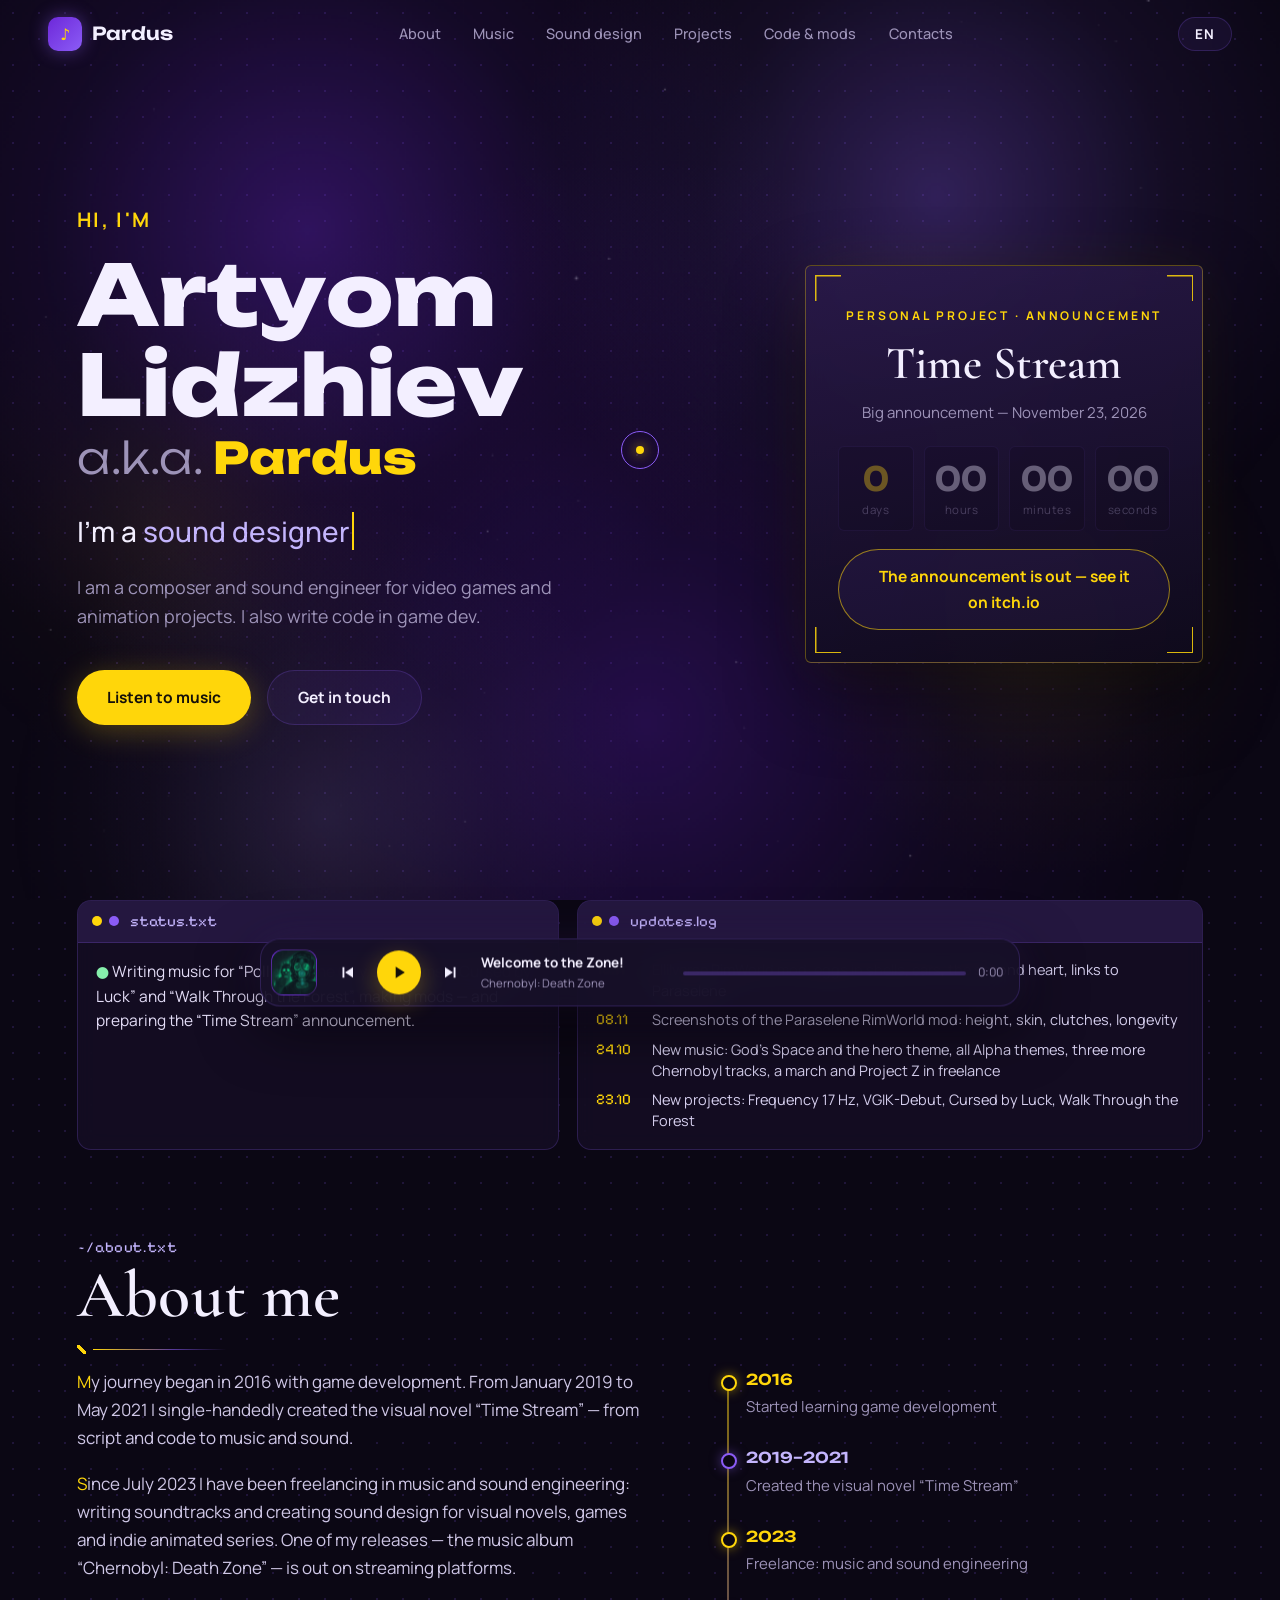
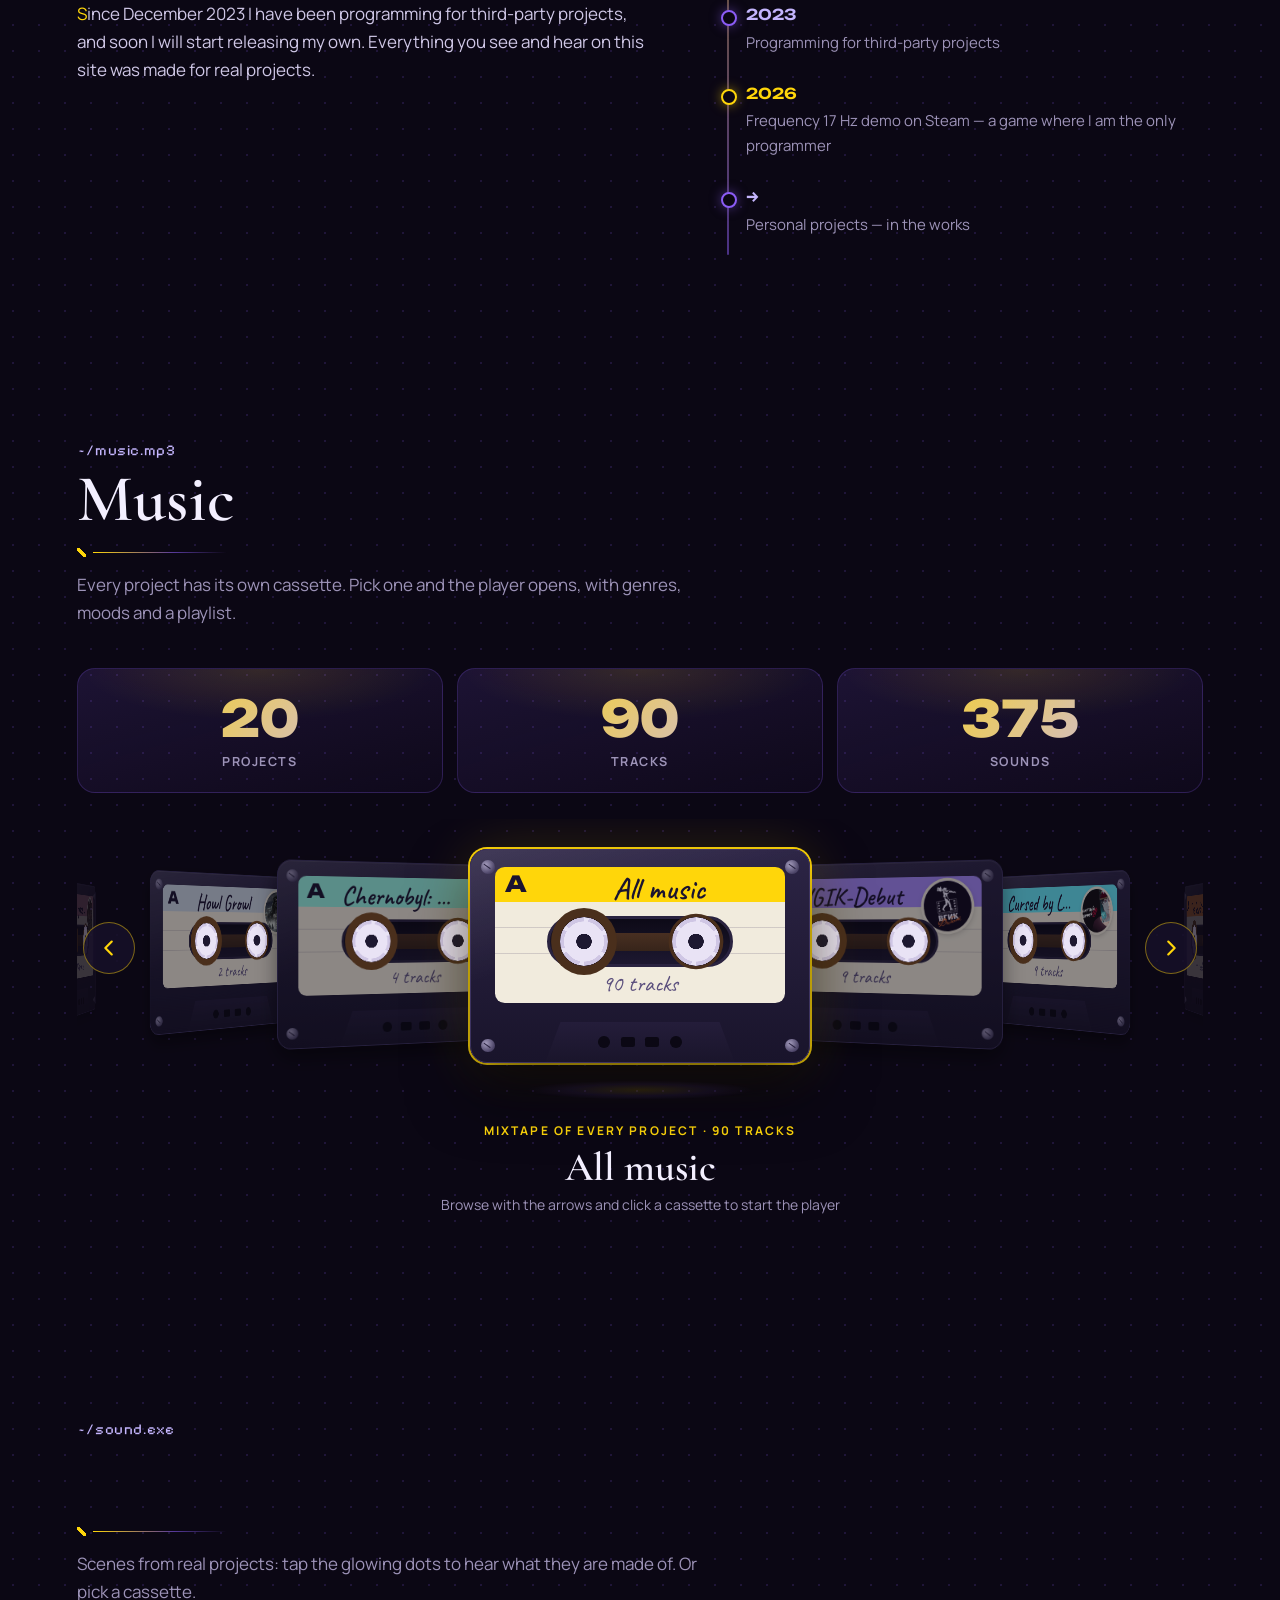
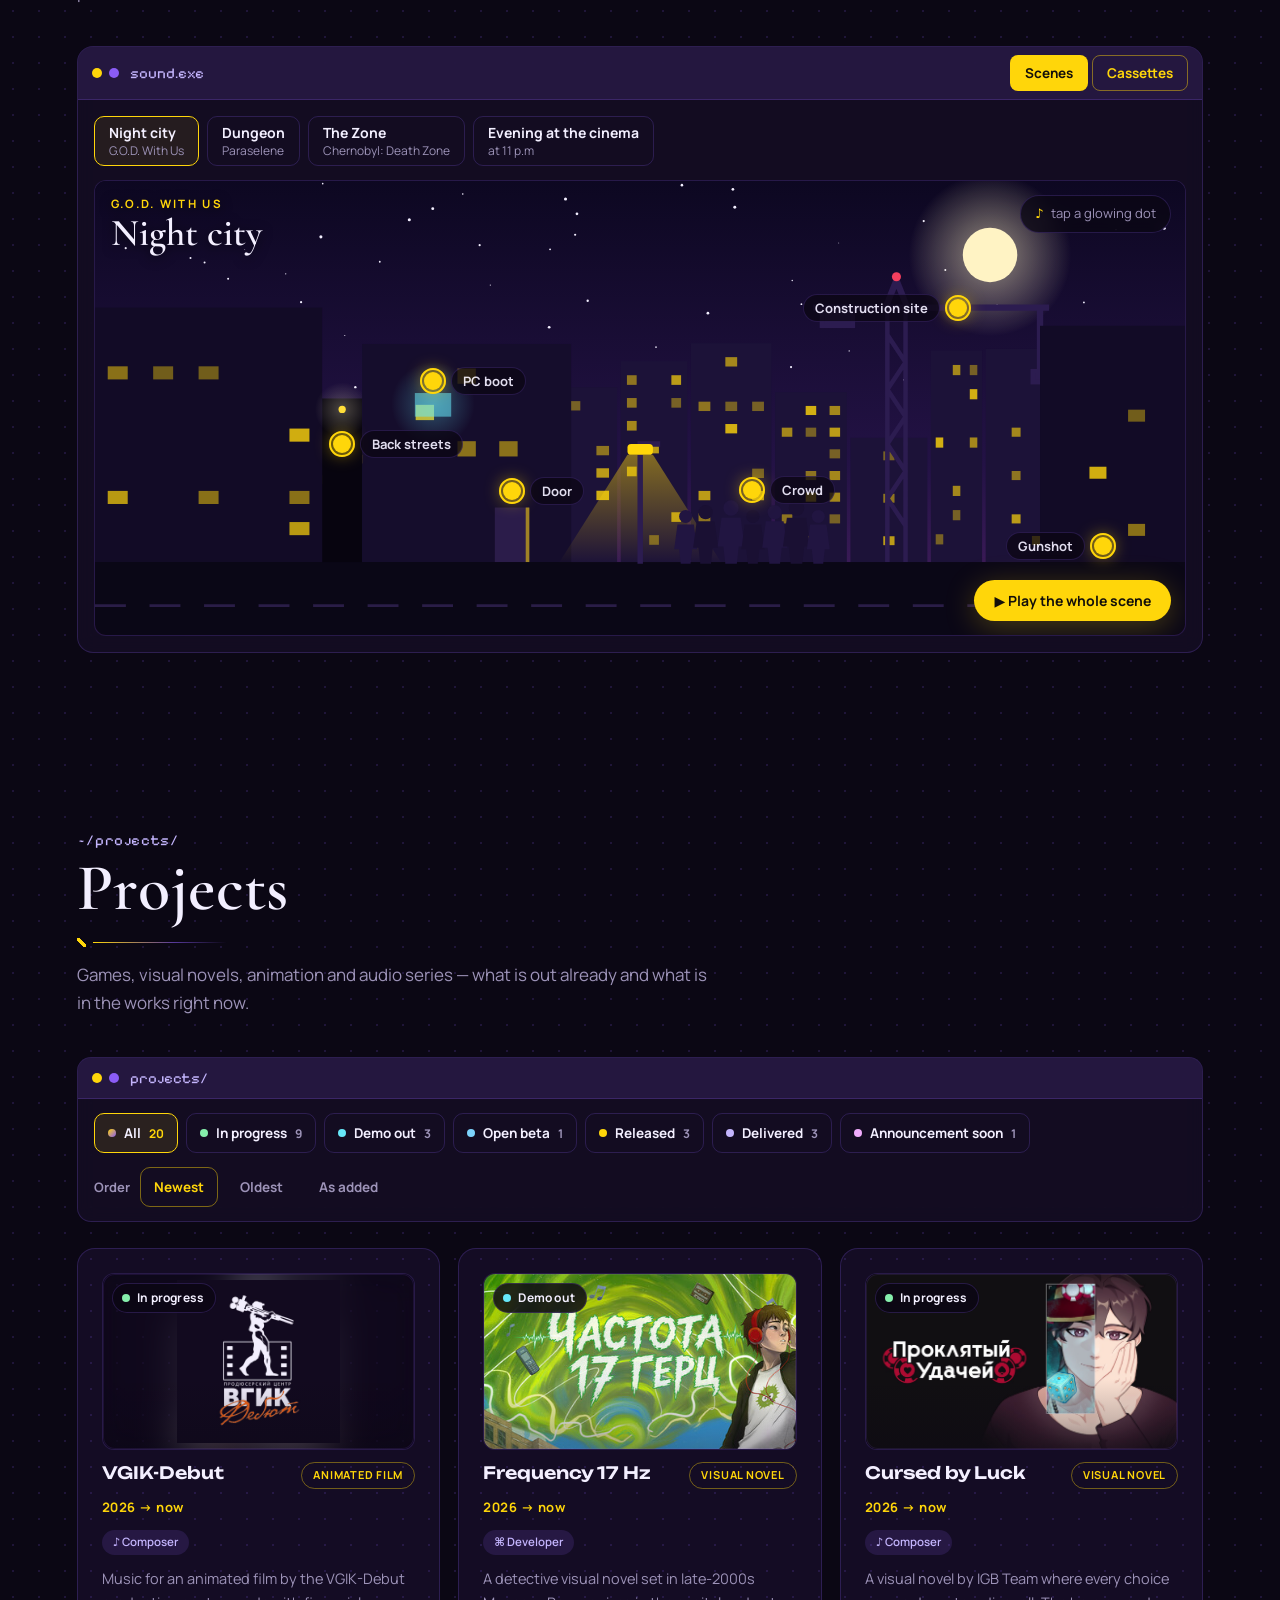
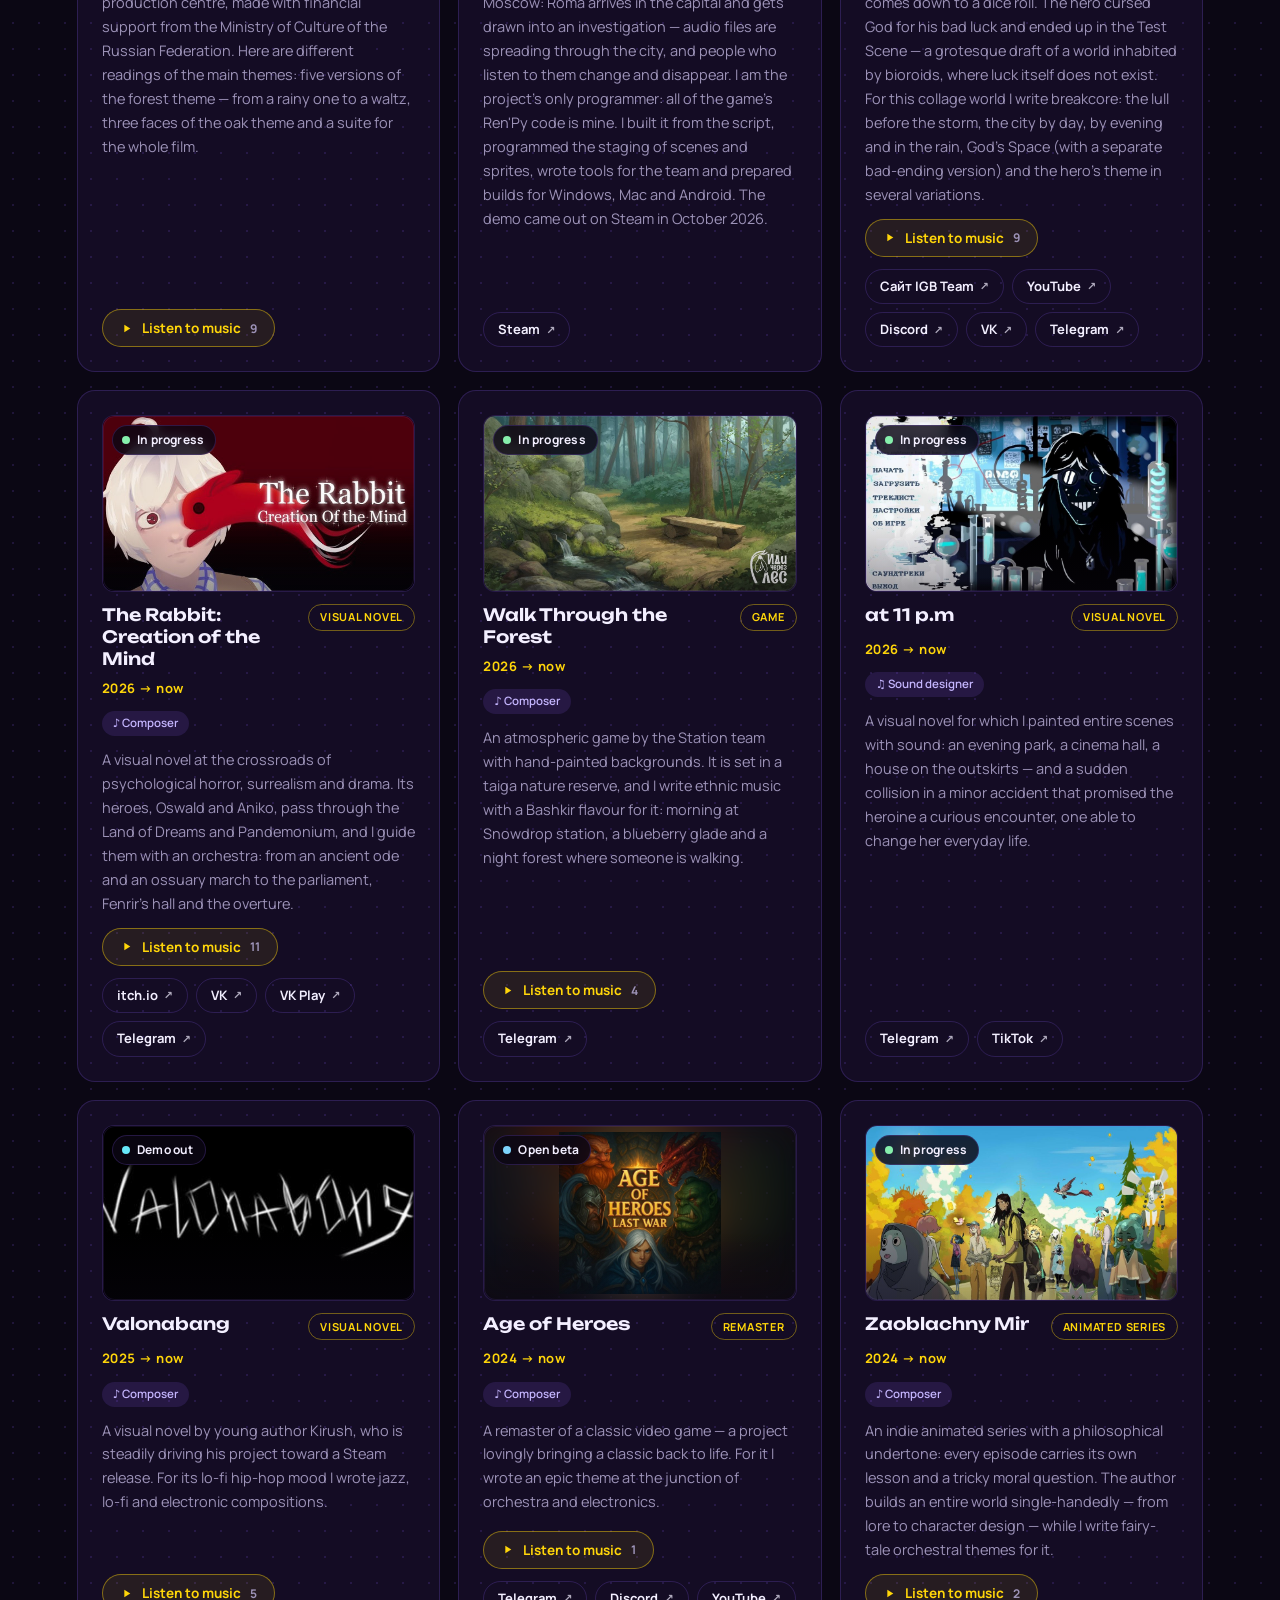
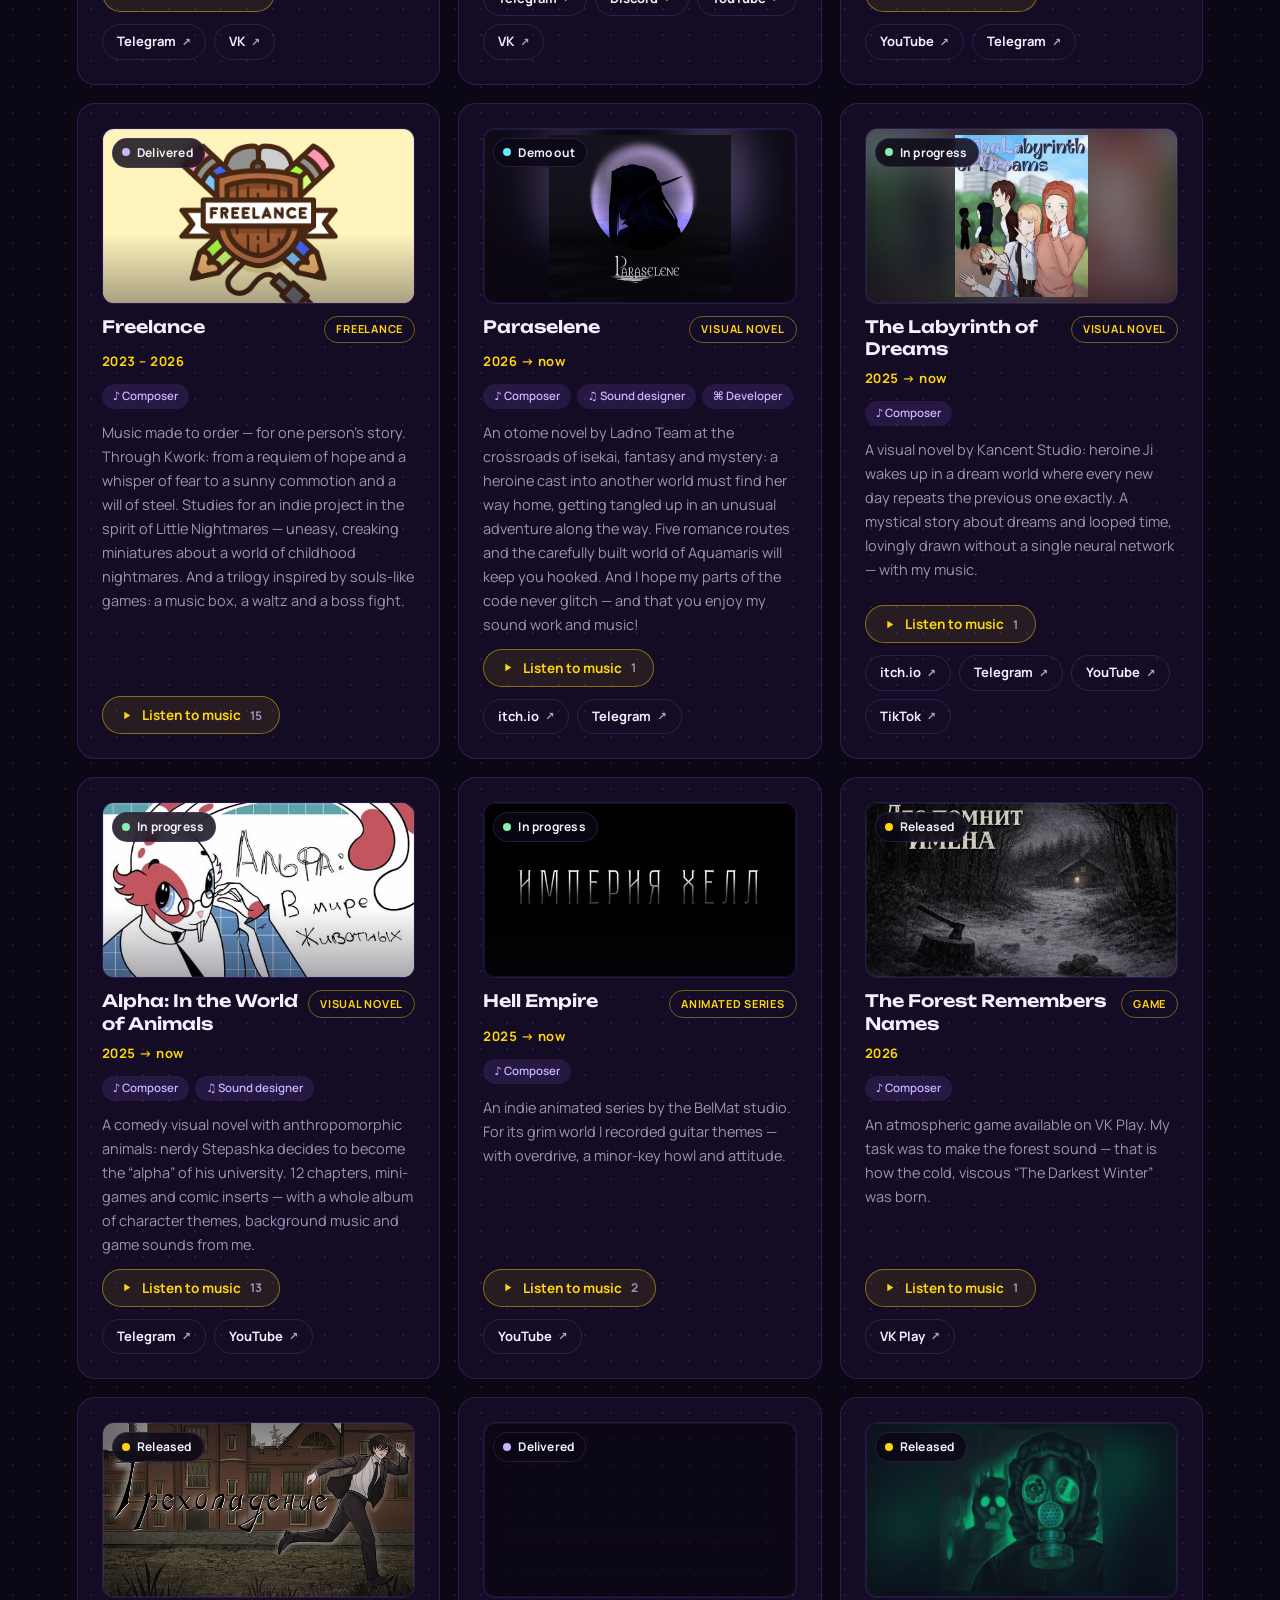
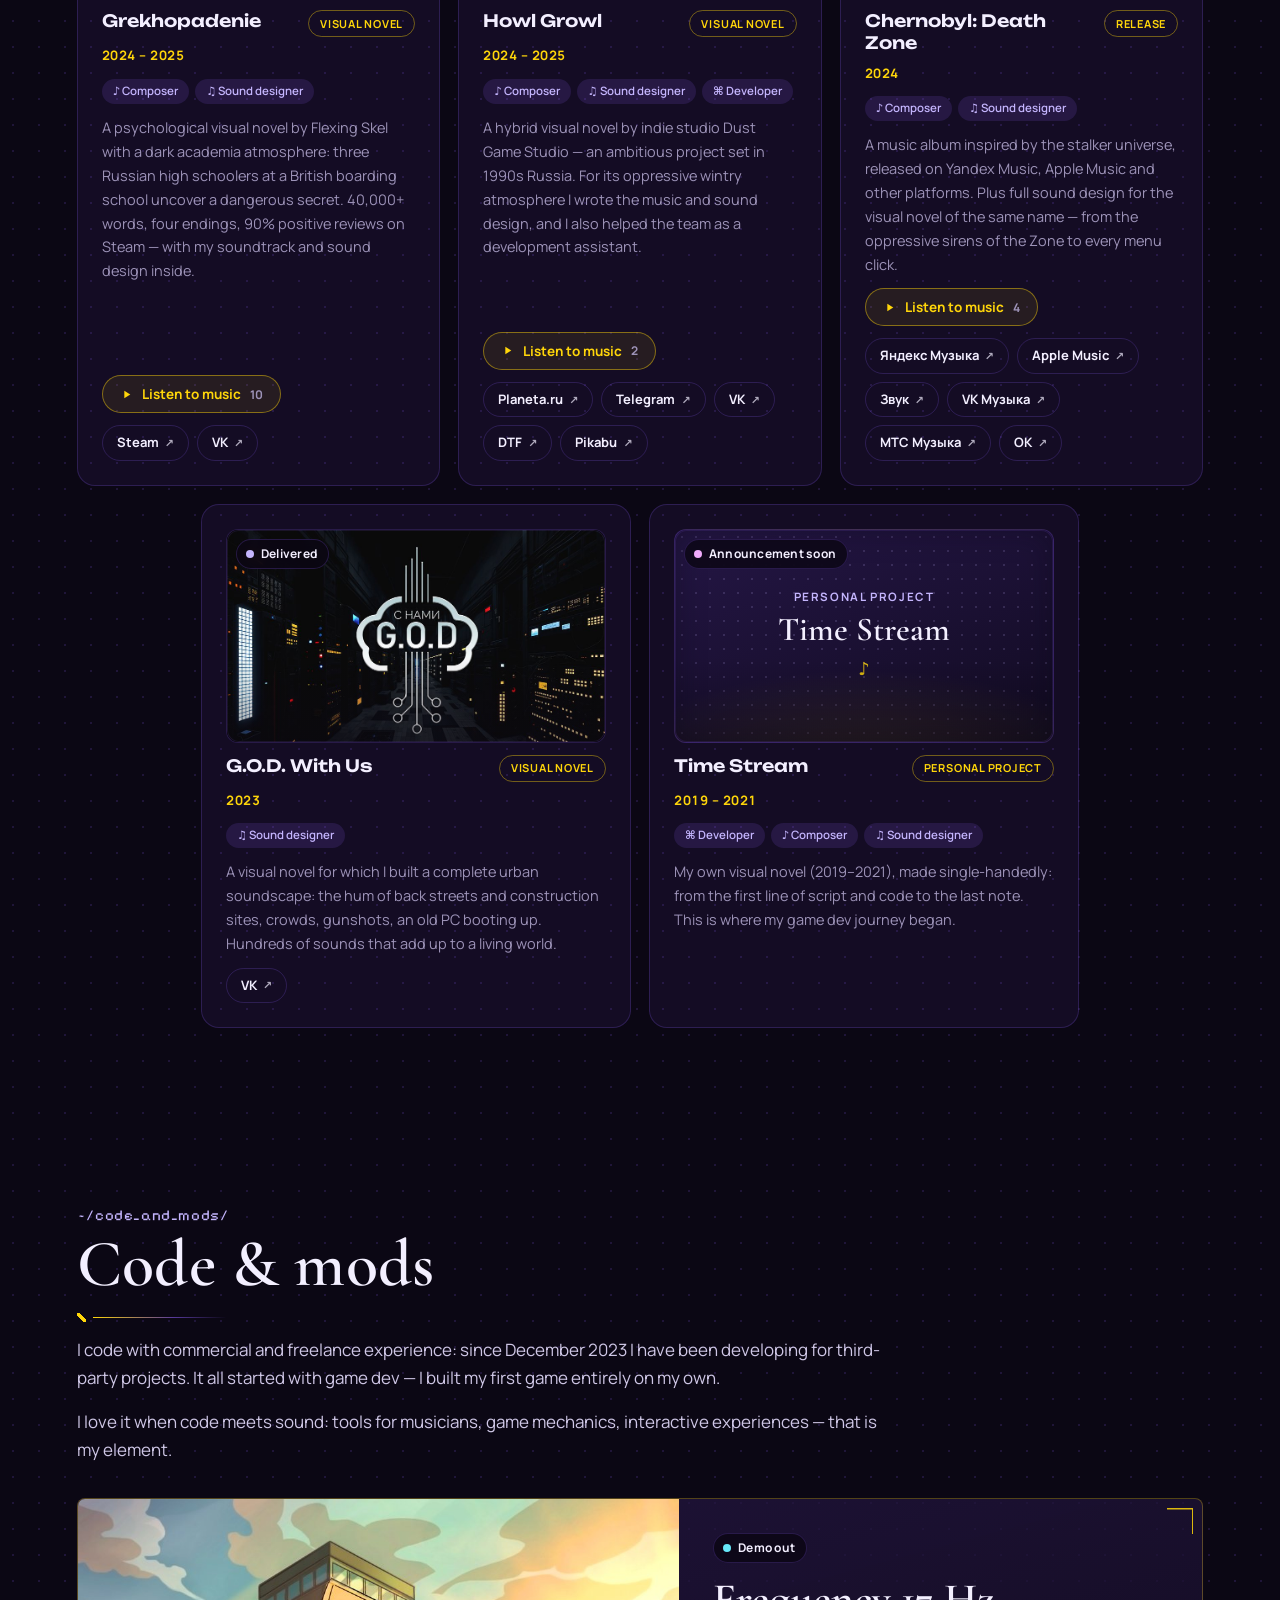
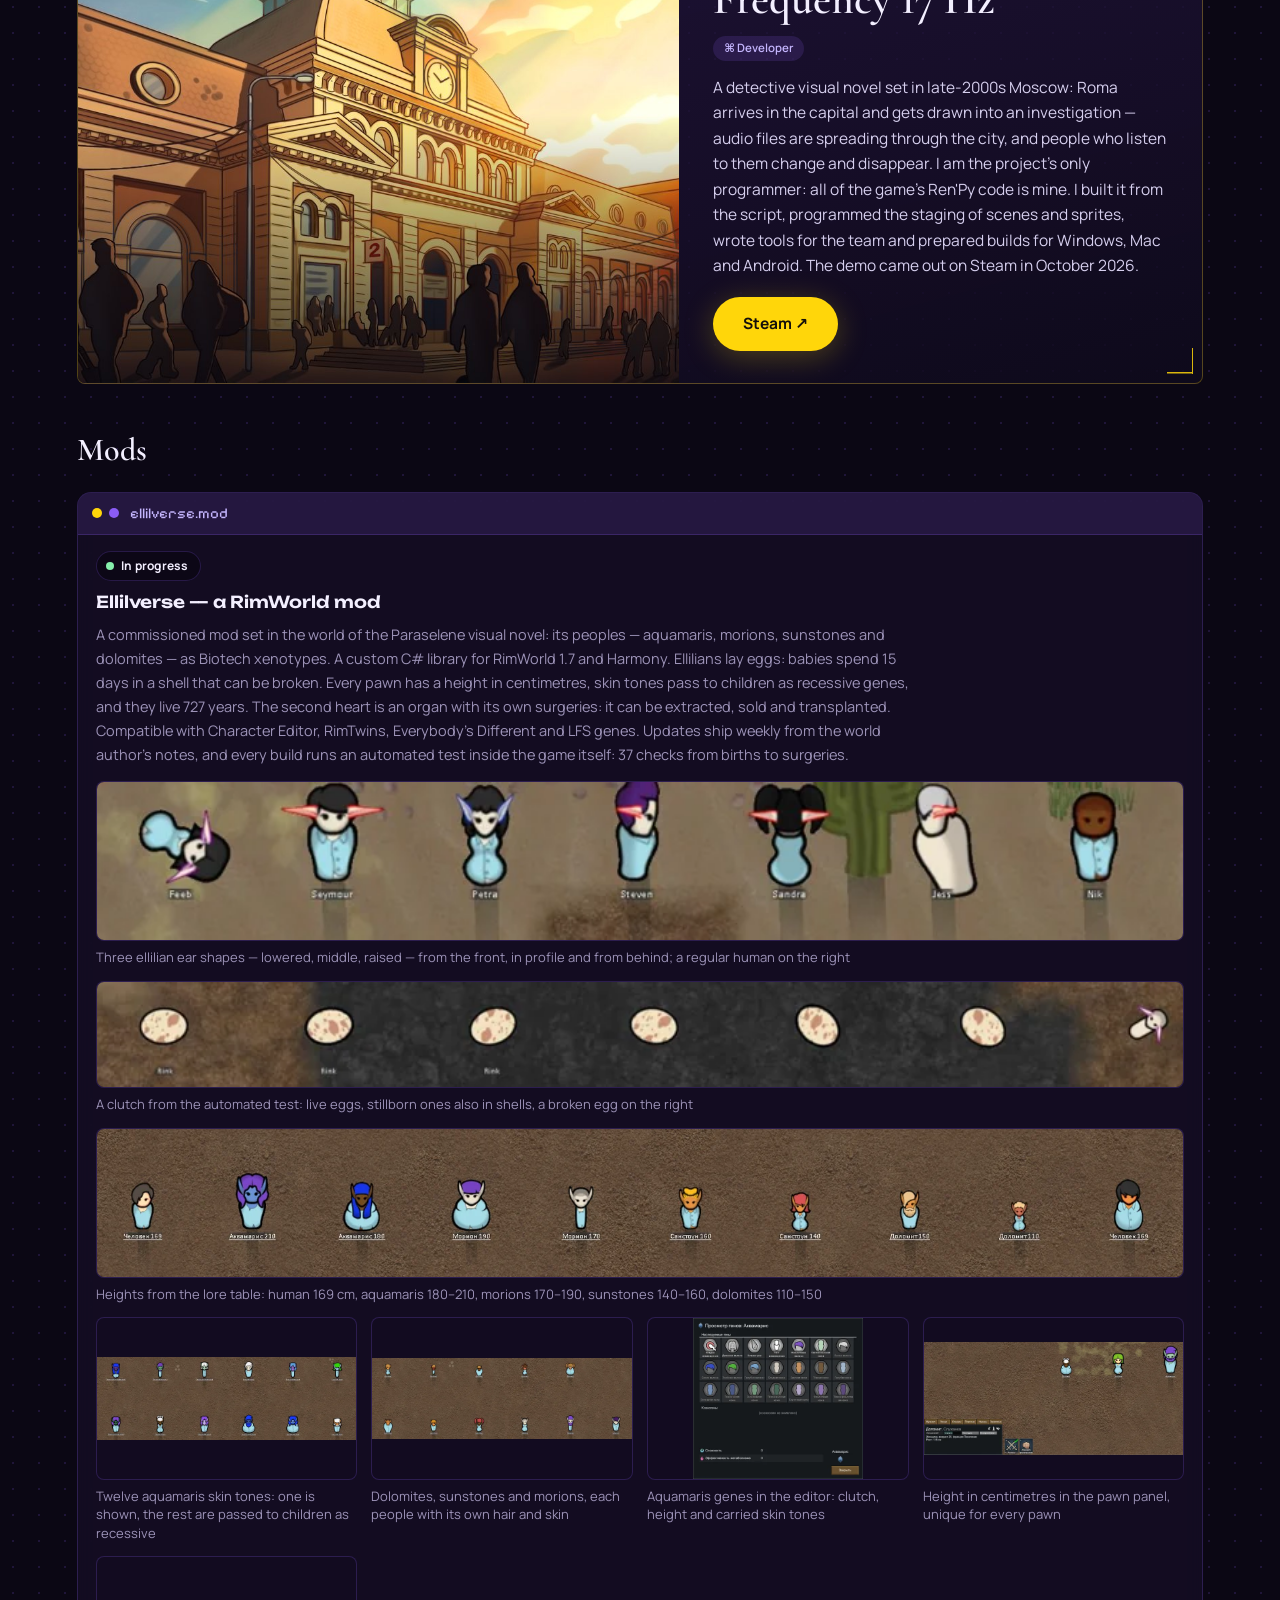
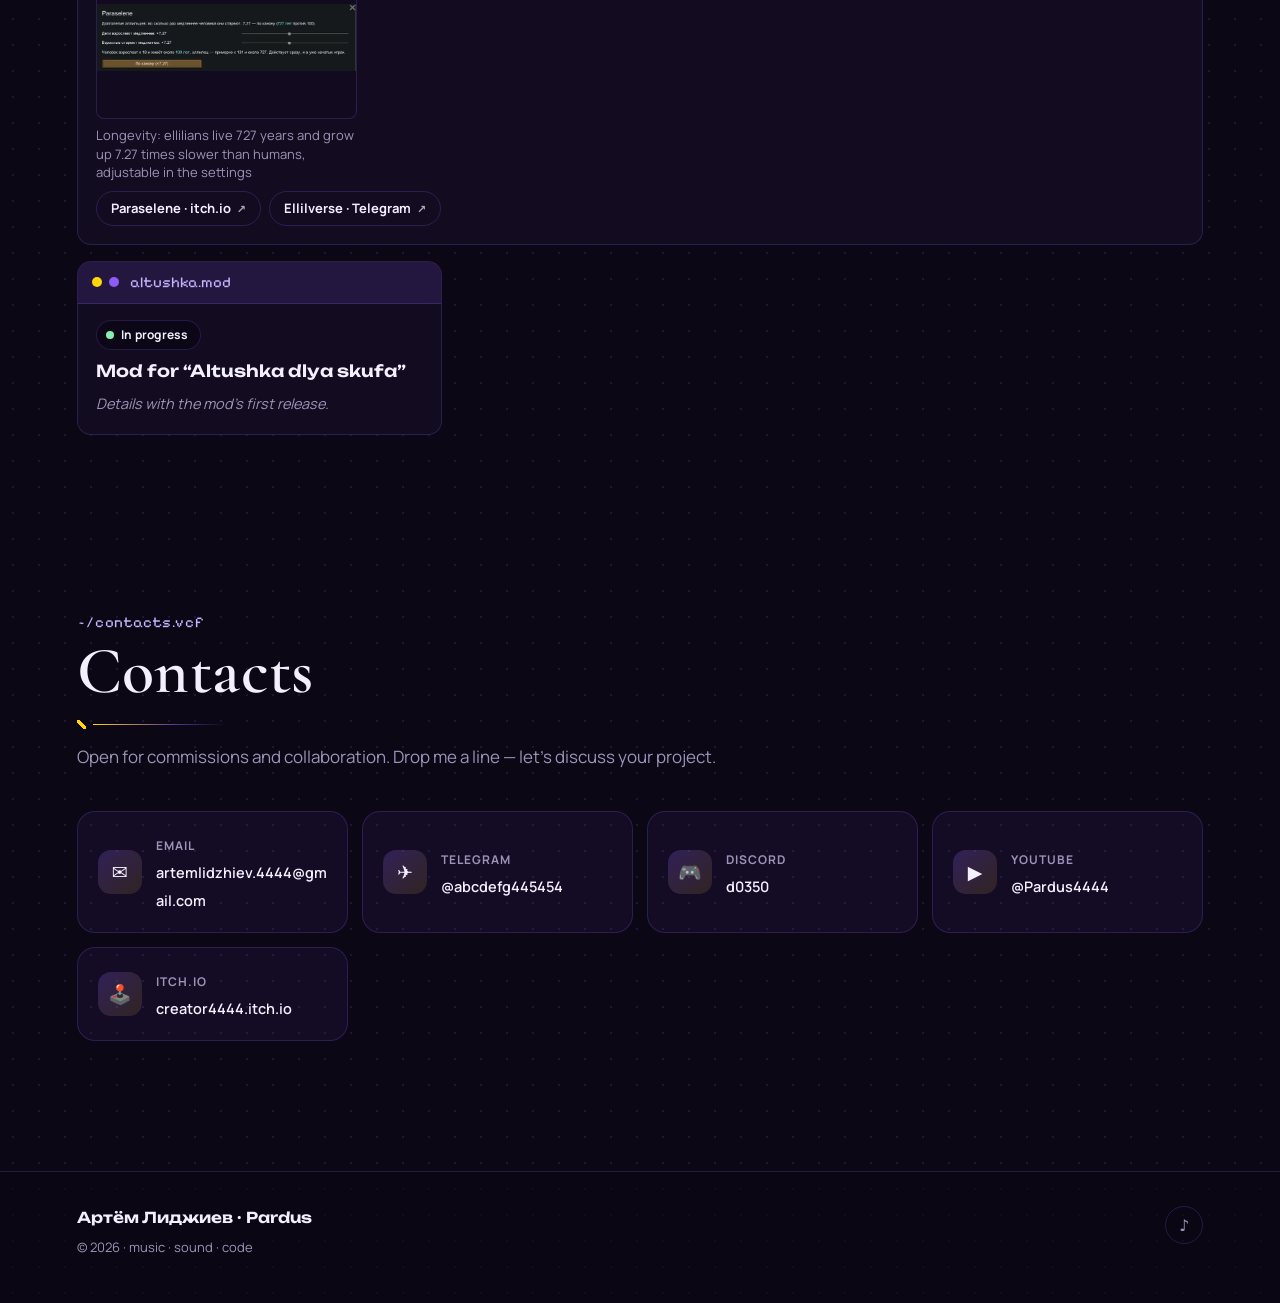
==== commit e8dc8bd2: "Мод Ellilverse для RimWorld: новое имя, описание, уши и яйца из автотеста, ссылки на Paraselene, пря" ====
--- a/index.html
+++ b/index.html
@@ -392,7 +392,7 @@
   <div class="toast" id="toast"></div>
 
   <script src="data/i18n.js?v=7"></script>
-  <script src="data/content.js?v=9"></script>
+  <script src="data/content.js?v=10"></script>
   <script src="data/peaks.js?v=7"></script>
   <script src="js/nebula.js?v=7"></script>
   <script src="js/cursor.js?v=7"></script>
@@ -401,6 +401,6 @@
   <script src="js/player.js?v=7"></script>
   <script src="js/extras.js?v=7"></script>
   <script src="js/sound.js?v=7"></script>
-  <script src="js/main.js?v=8"></script>
+  <script src="js/main.js?v=9"></script>
 </body>
 </html>
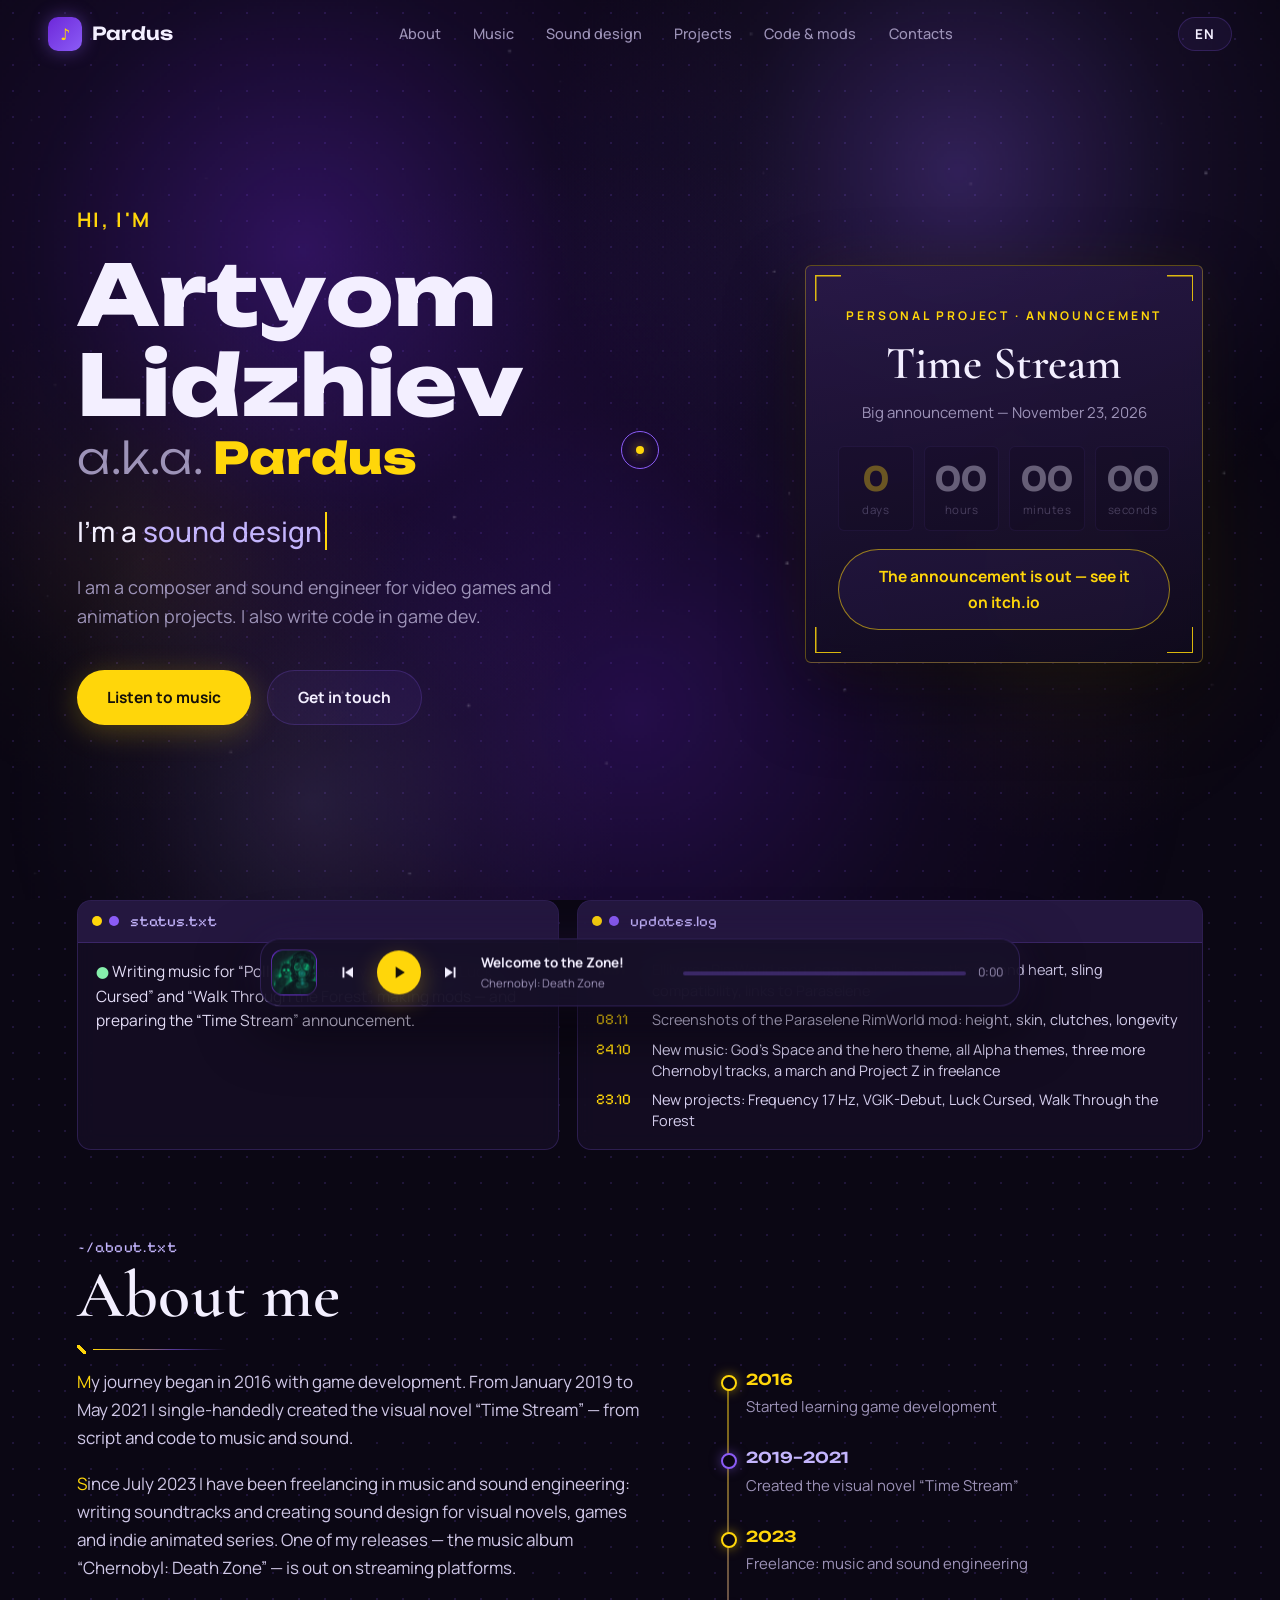
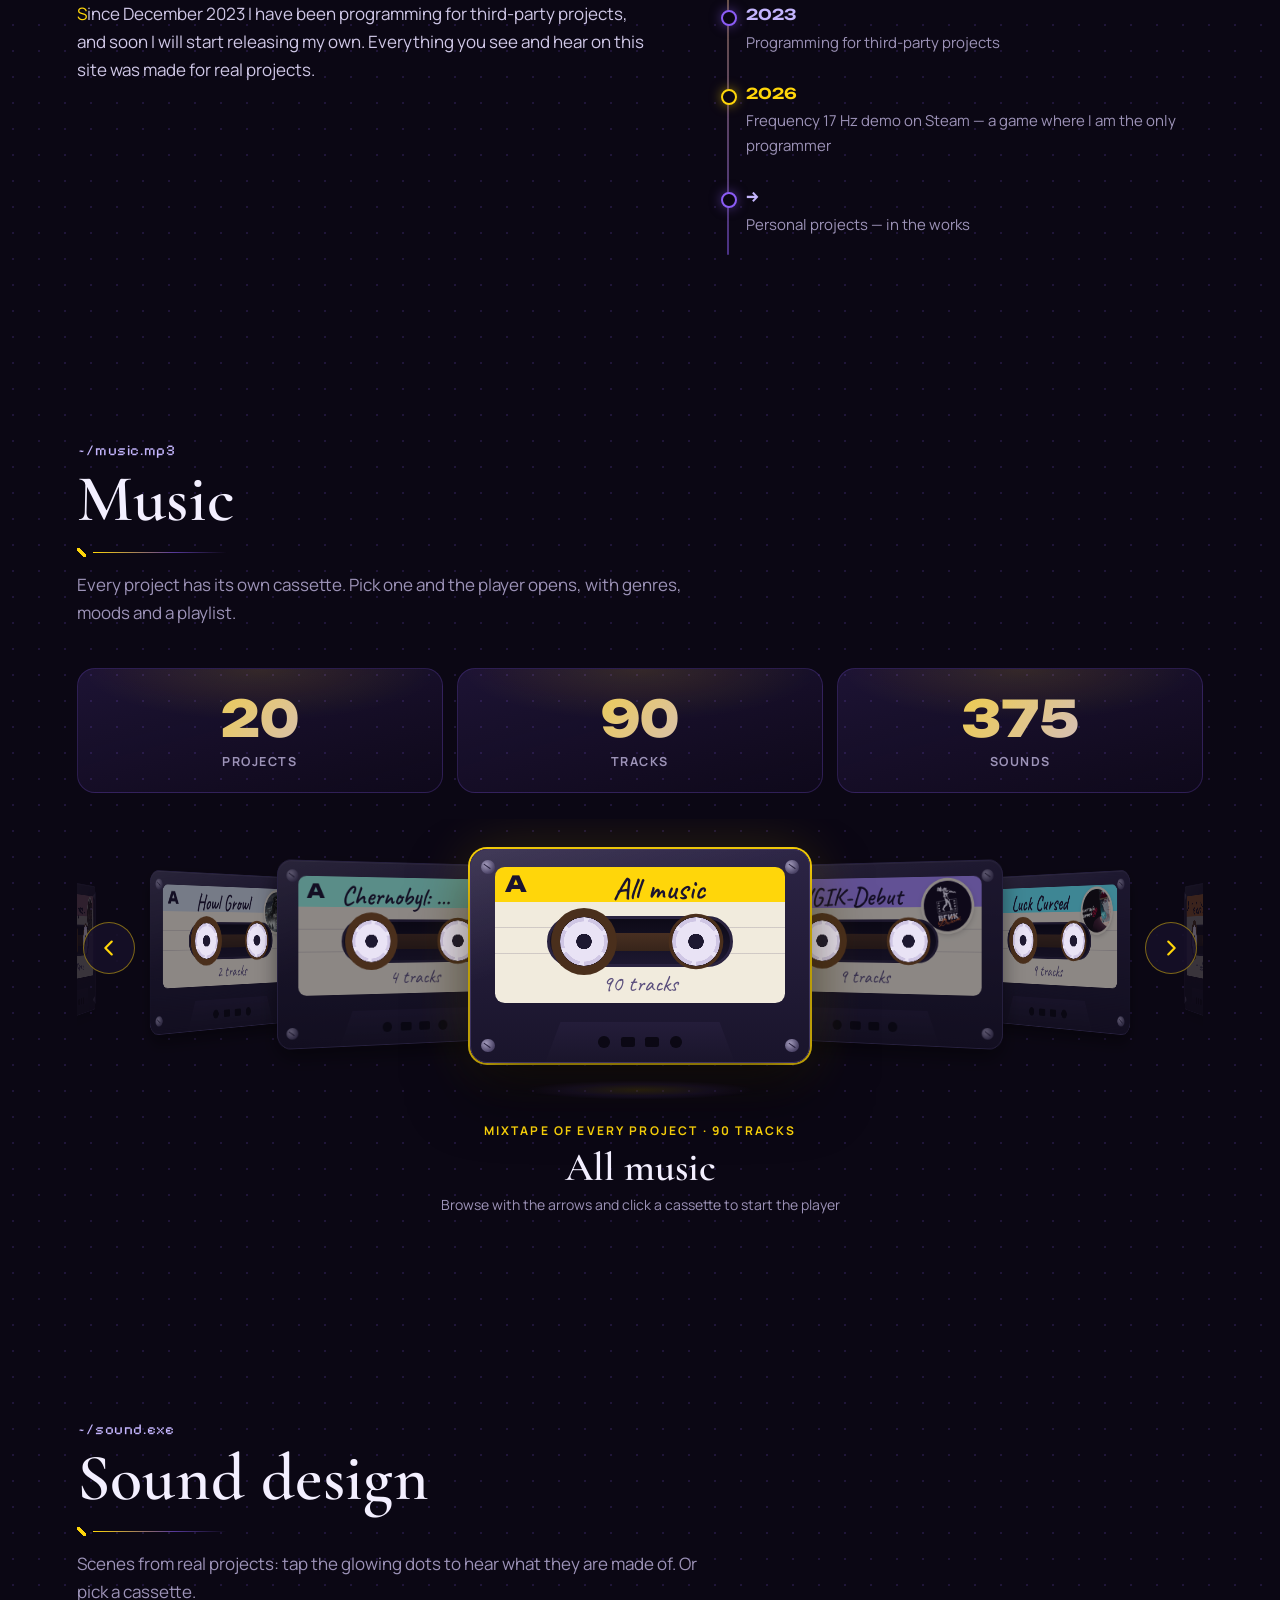
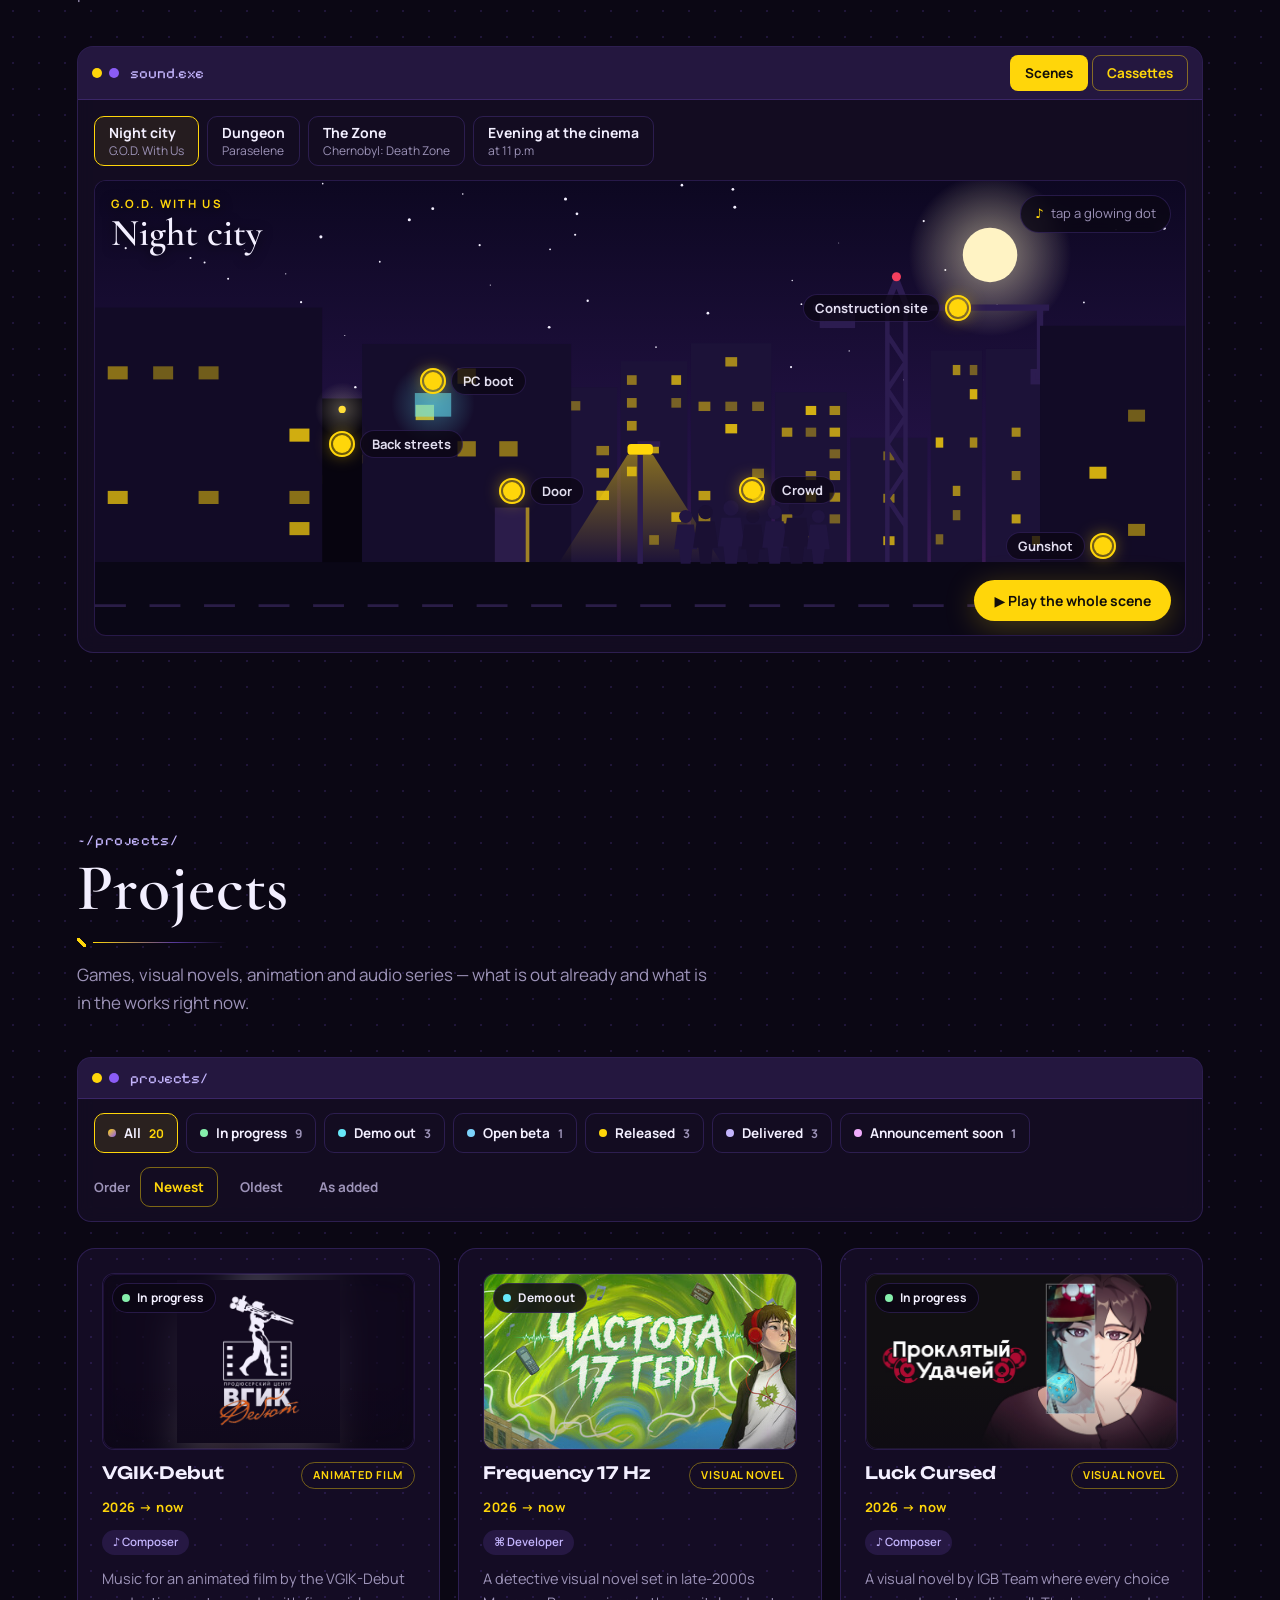
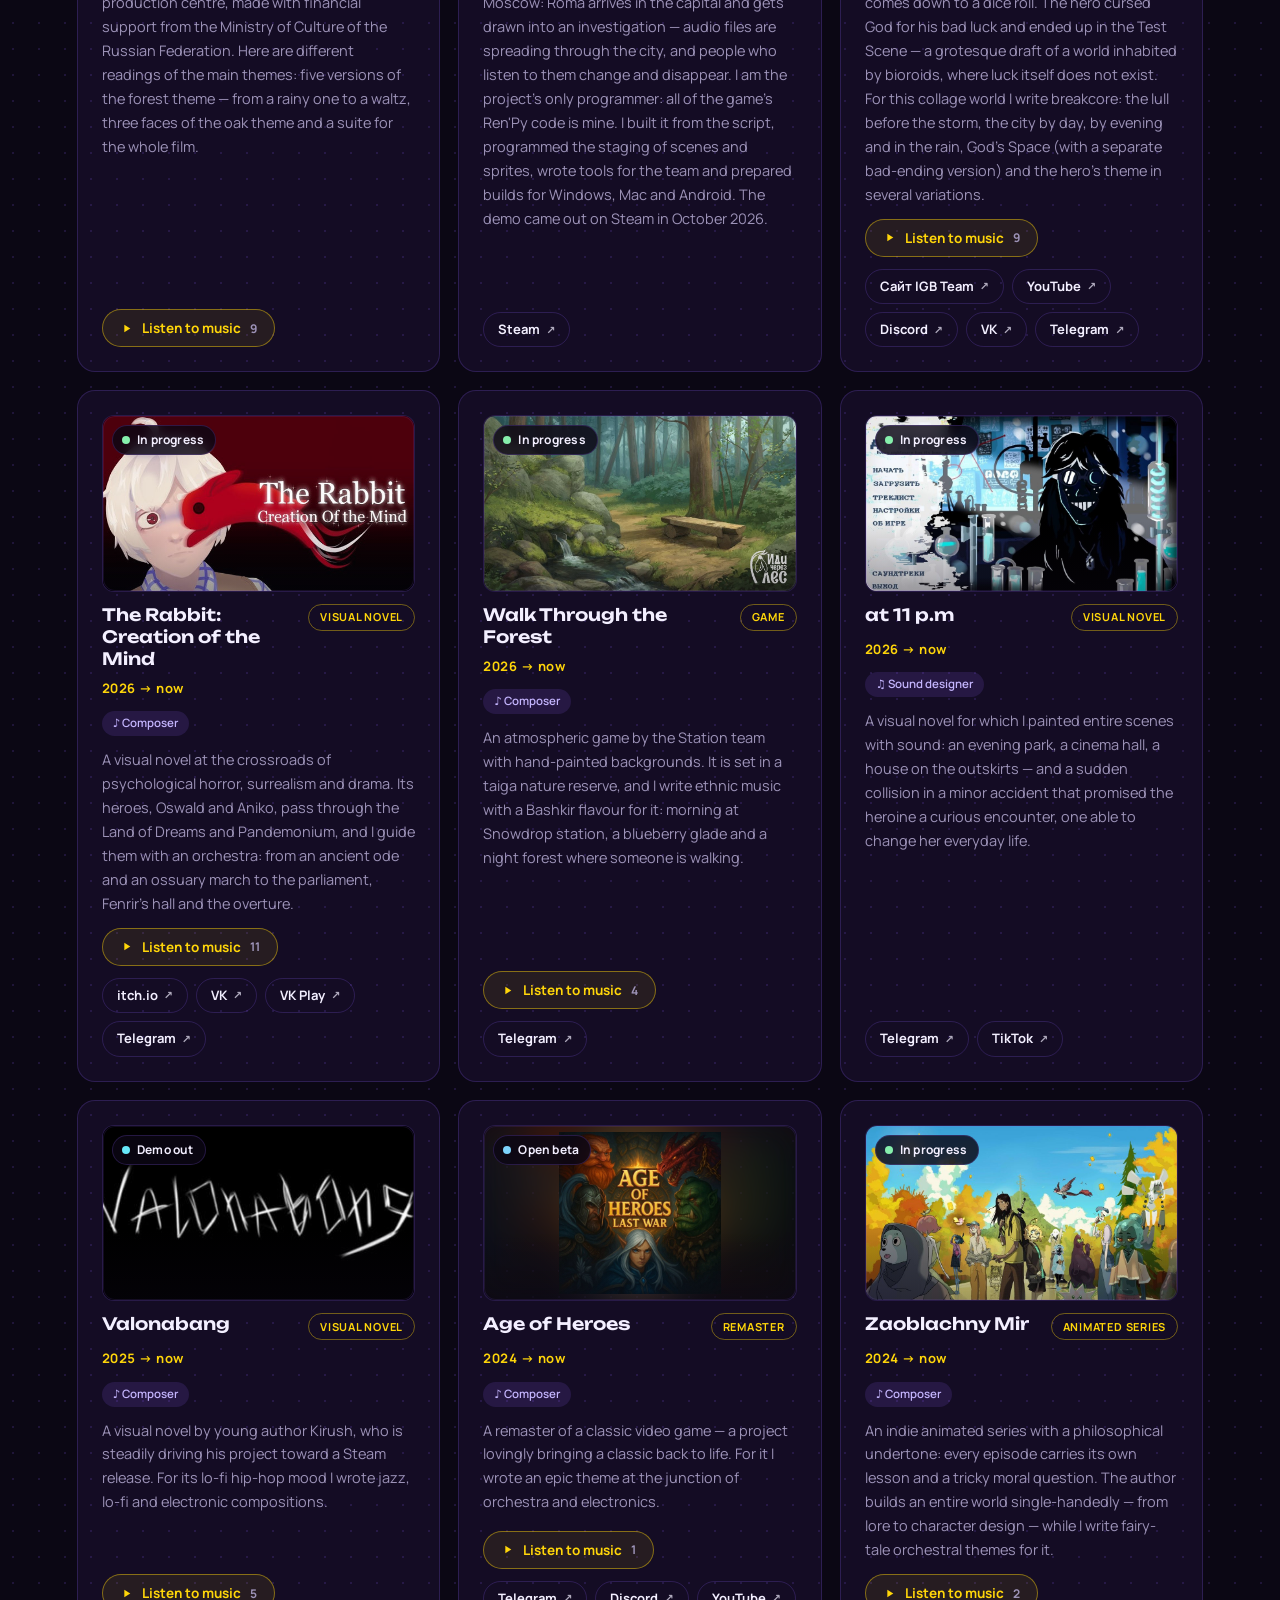
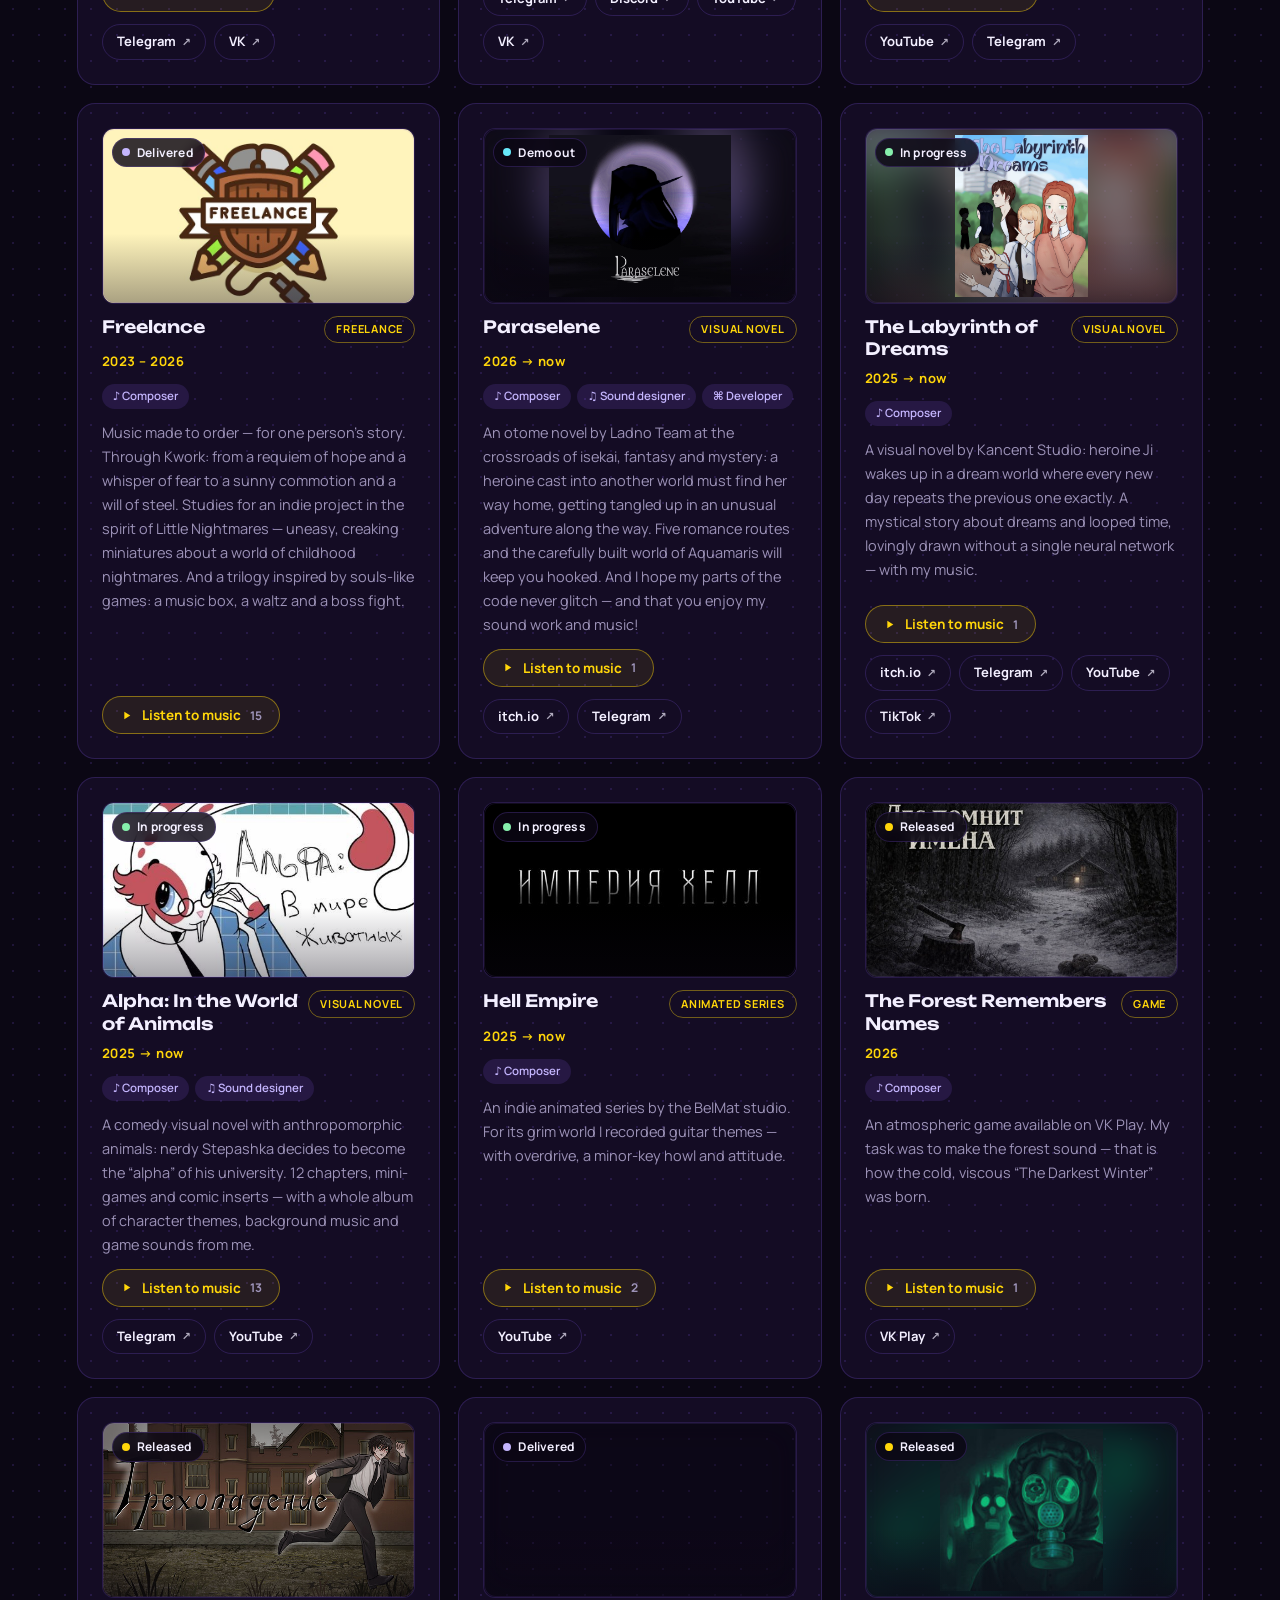
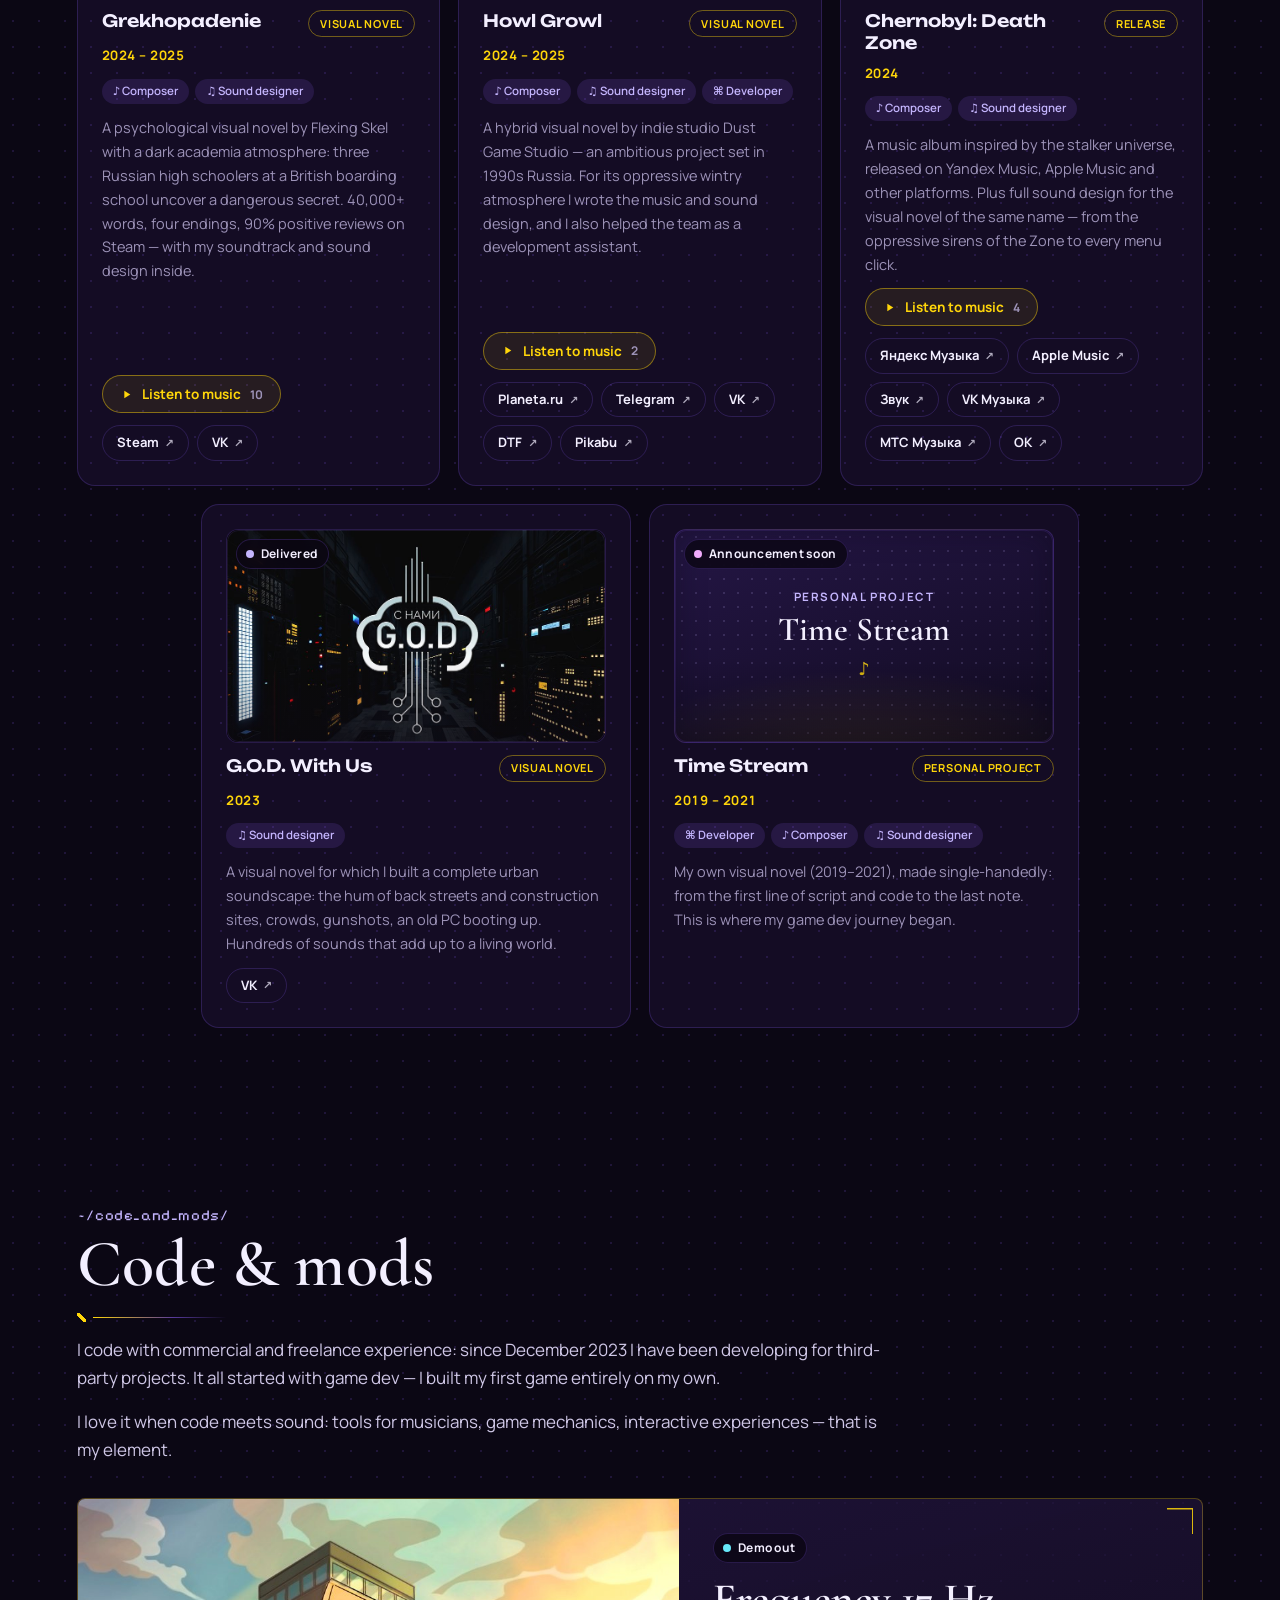
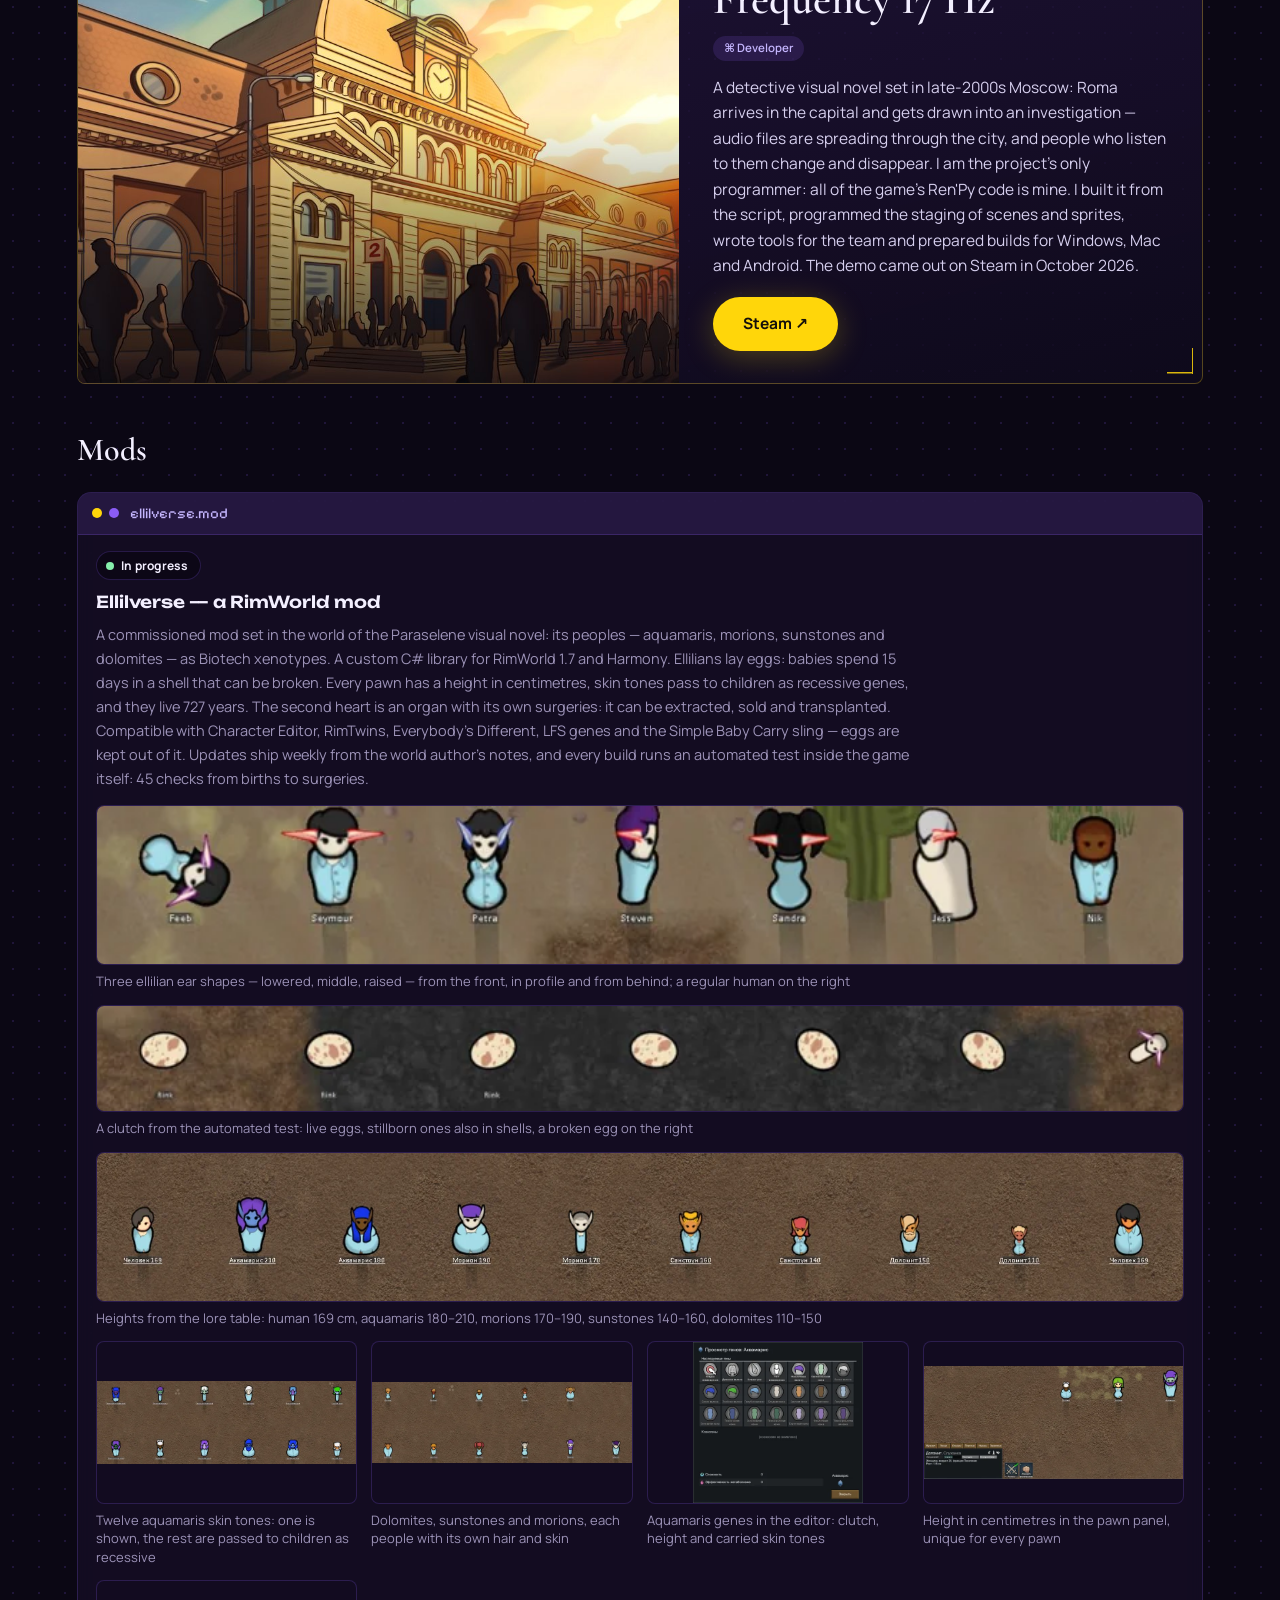
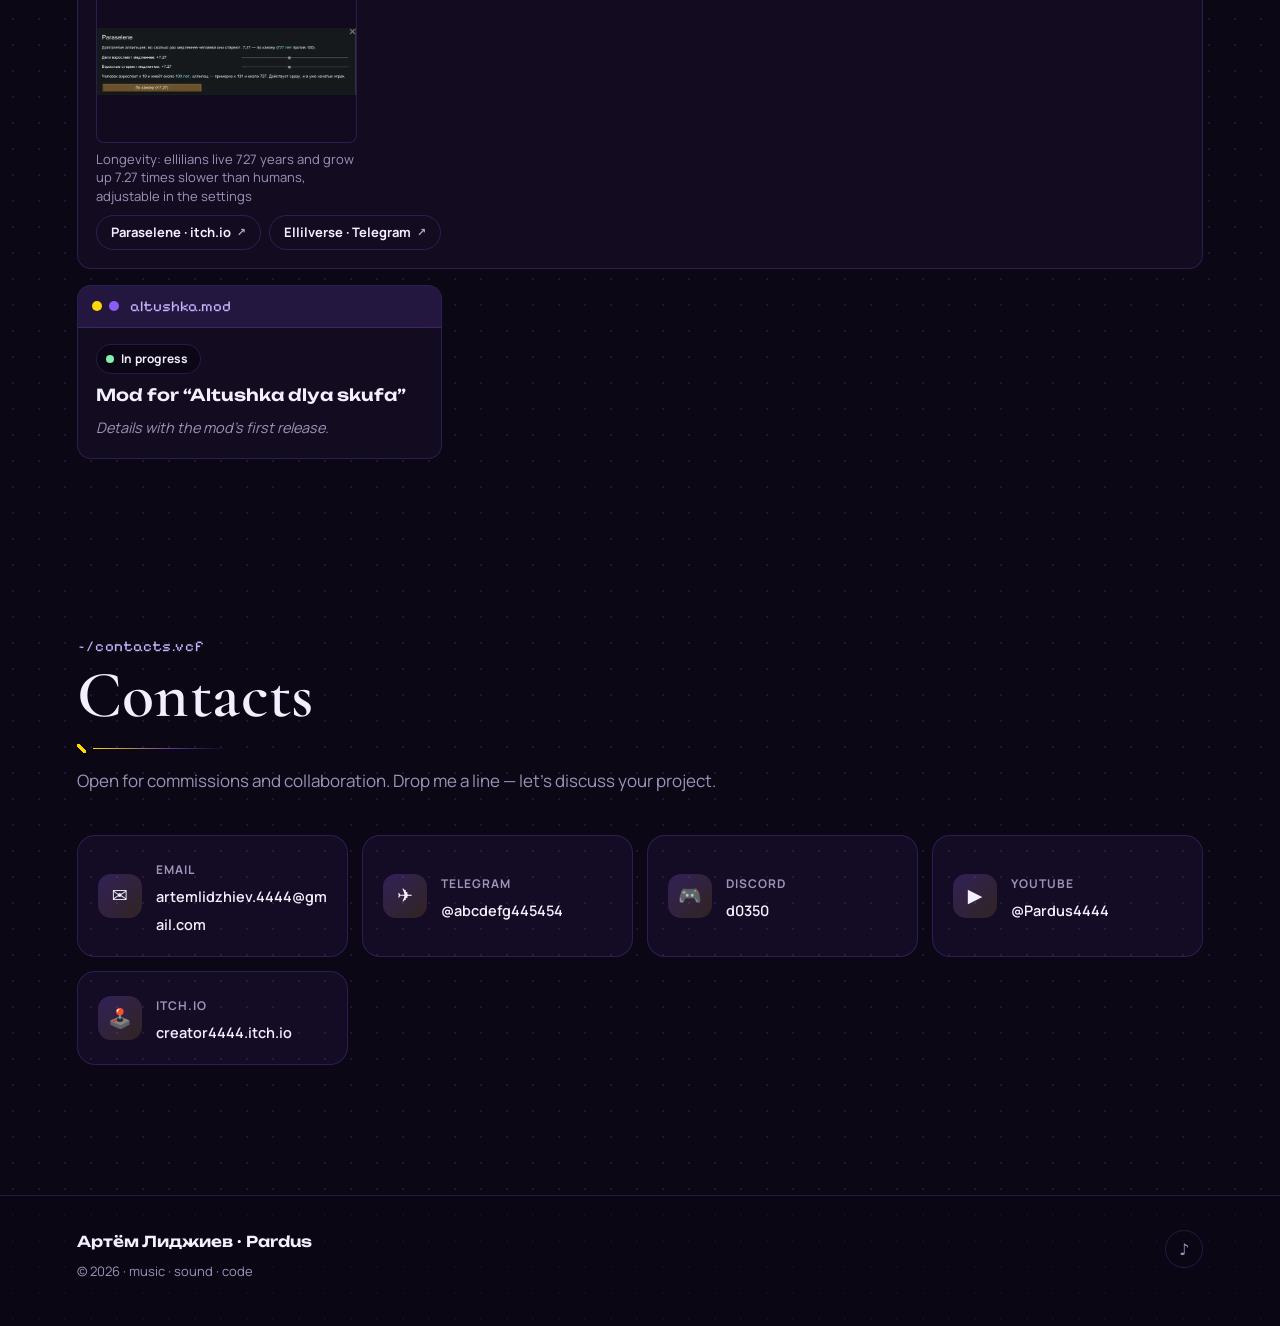
==== commit 425fc6d0: "Проклятый удачей: официальное английское название Luck Cursed (поправка заказчика)" ====
--- a/index.html
+++ b/index.html
@@ -392,7 +392,7 @@
   <div class="toast" id="toast"></div>
 
   <script src="data/i18n.js?v=7"></script>
-  <script src="data/content.js?v=10"></script>
+  <script src="data/content.js?v=11"></script>
   <script src="data/peaks.js?v=7"></script>
   <script src="js/nebula.js?v=7"></script>
   <script src="js/cursor.js?v=7"></script>
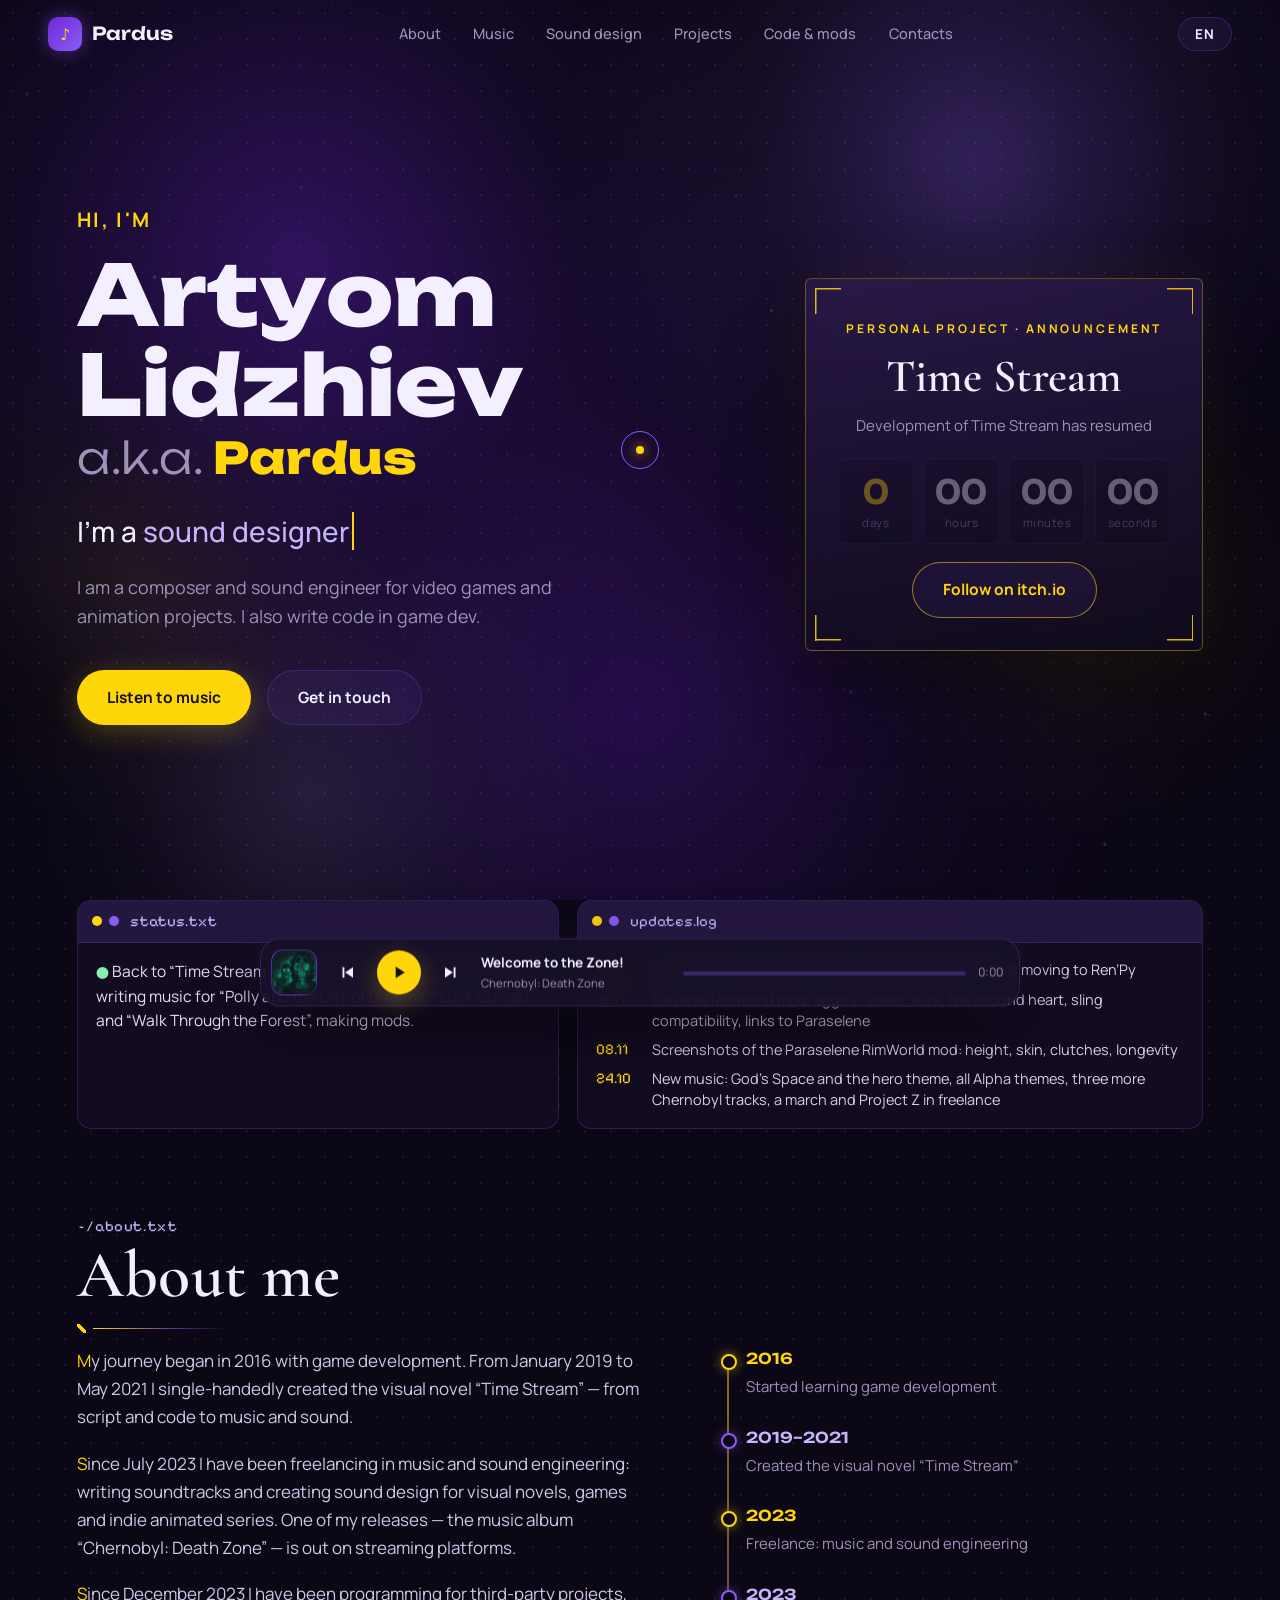
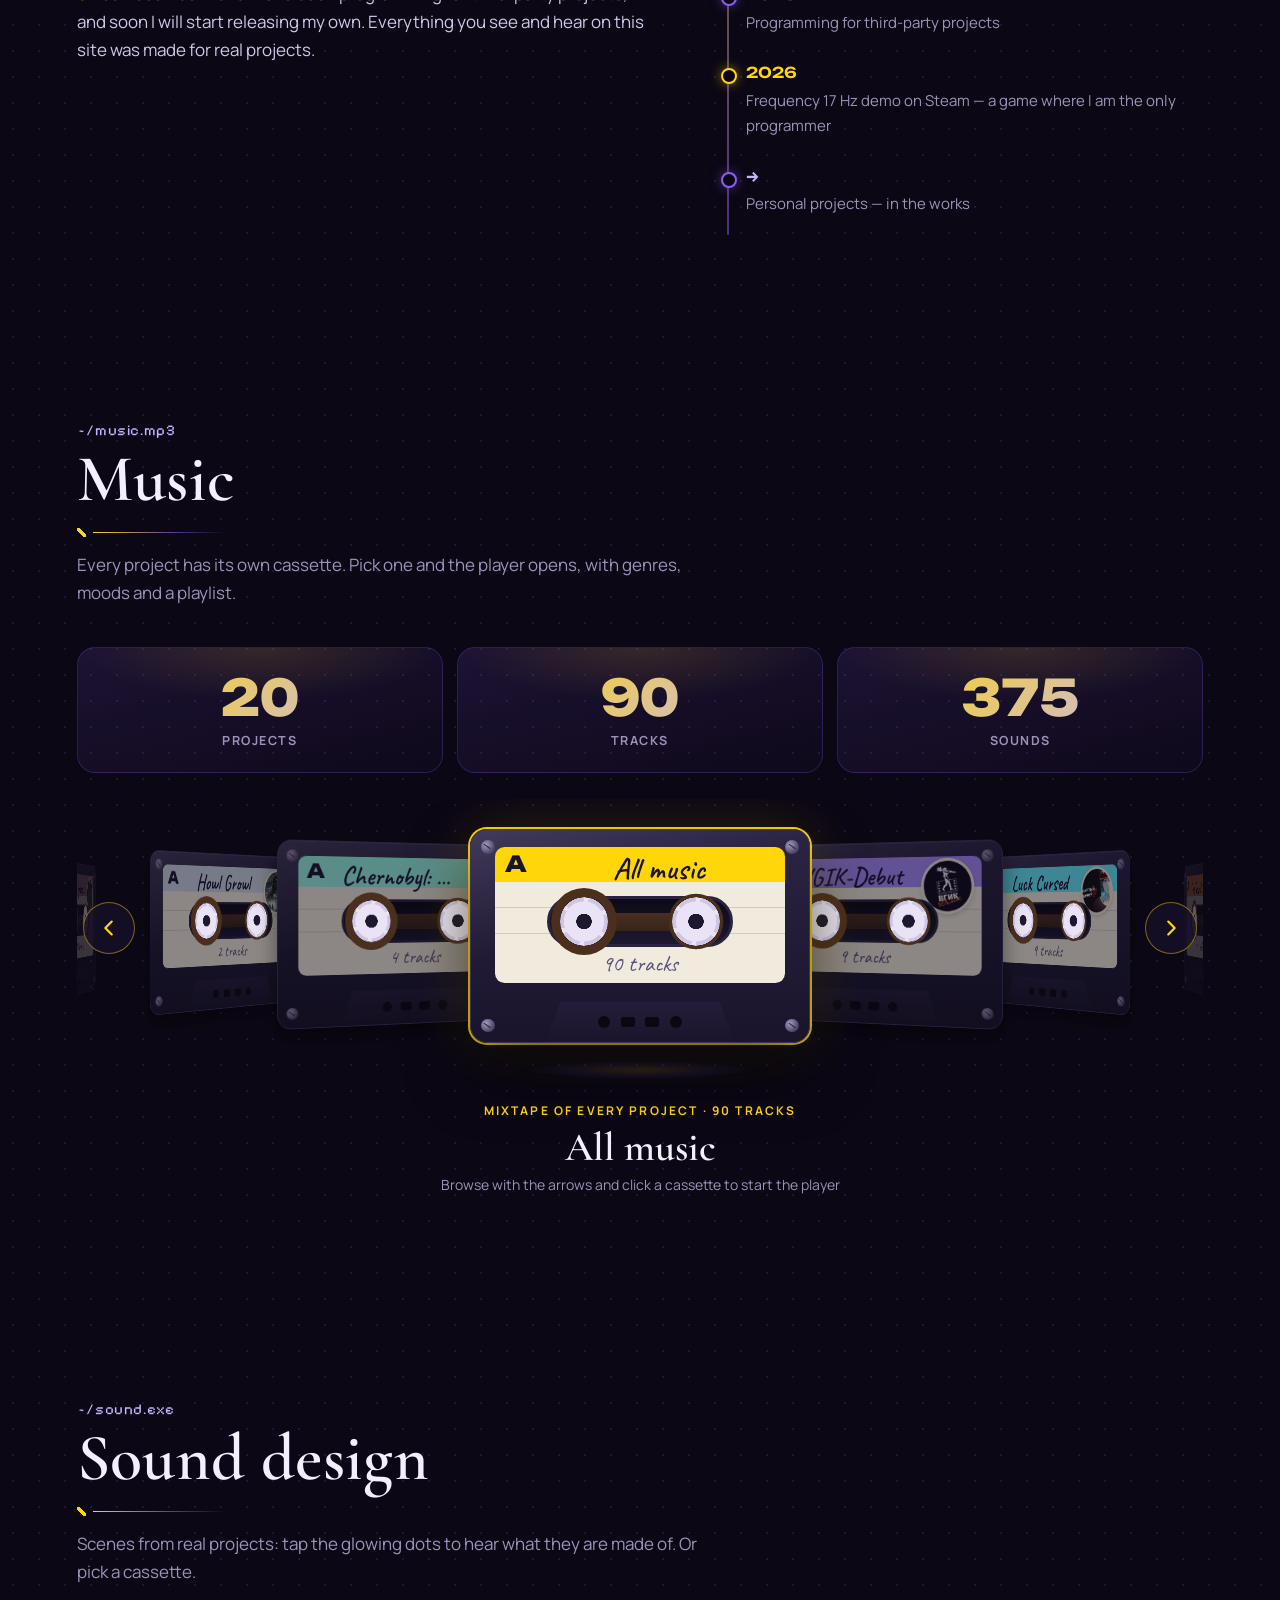
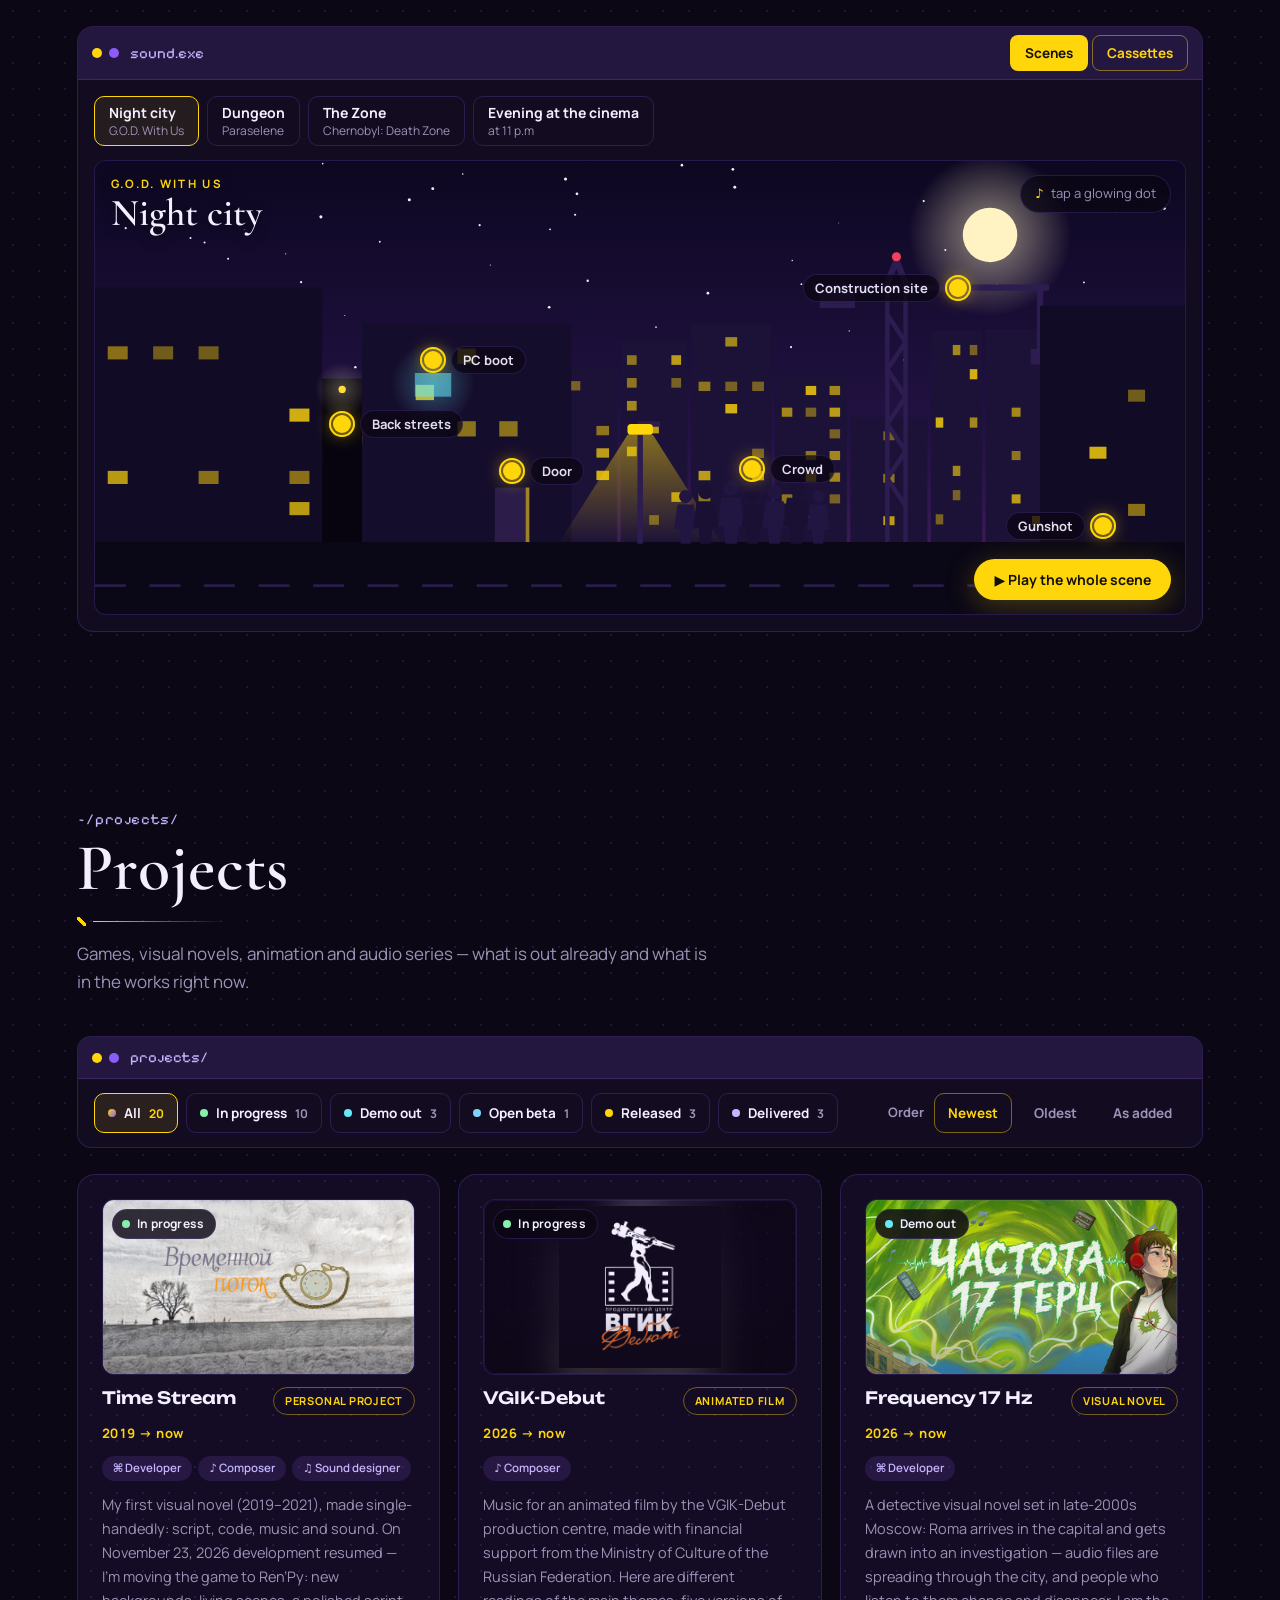
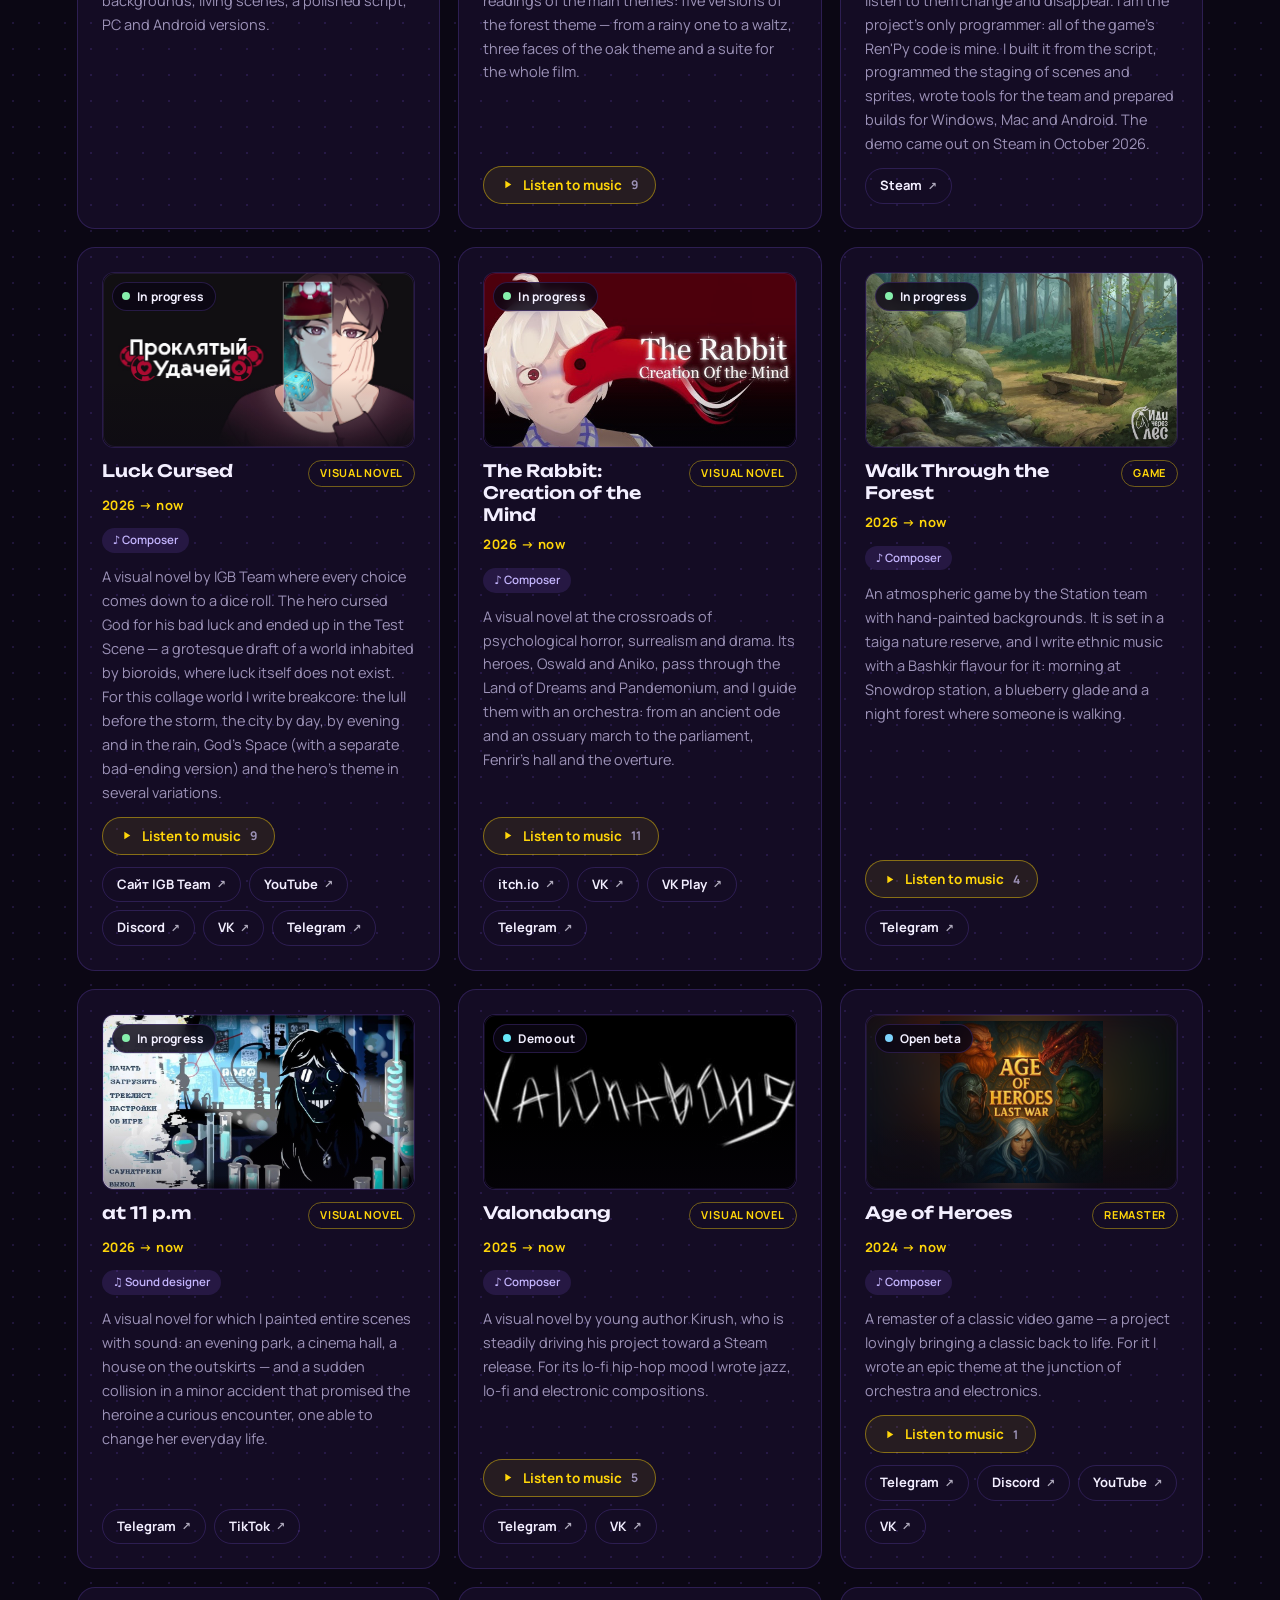
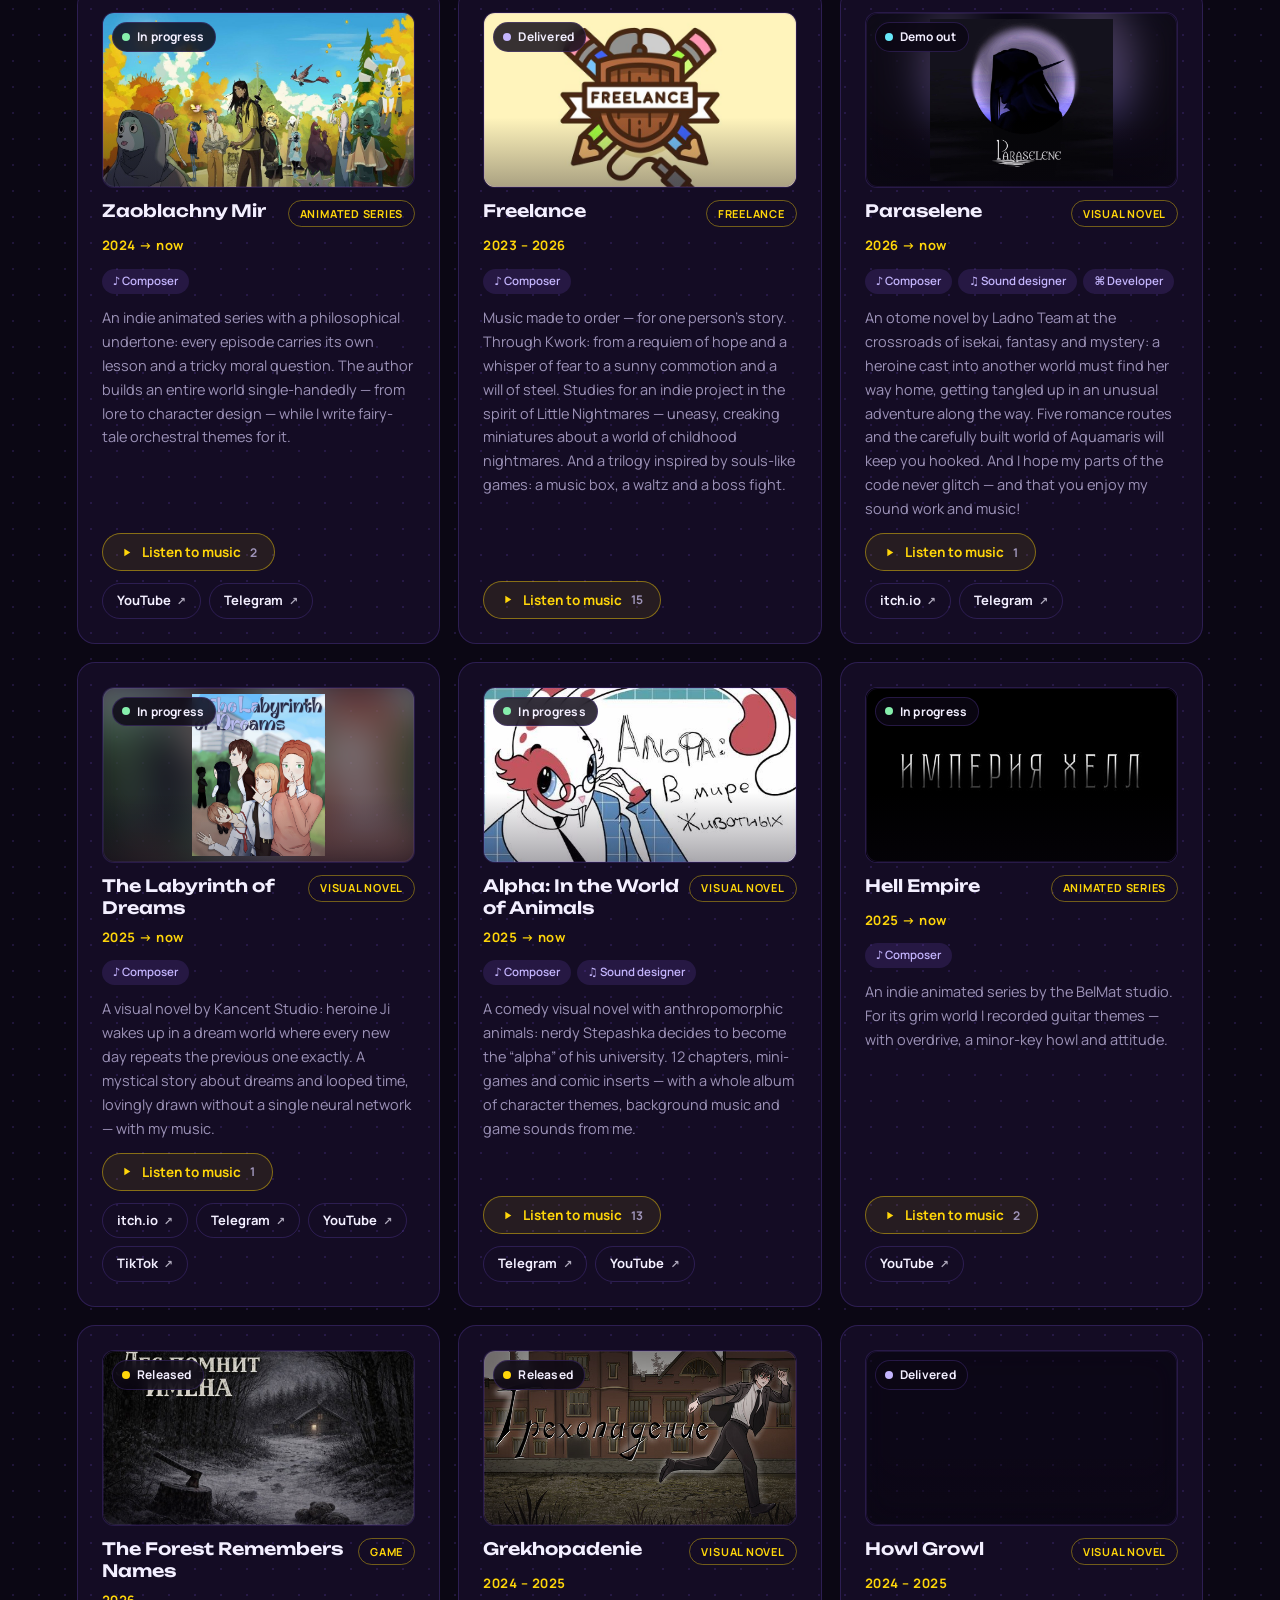
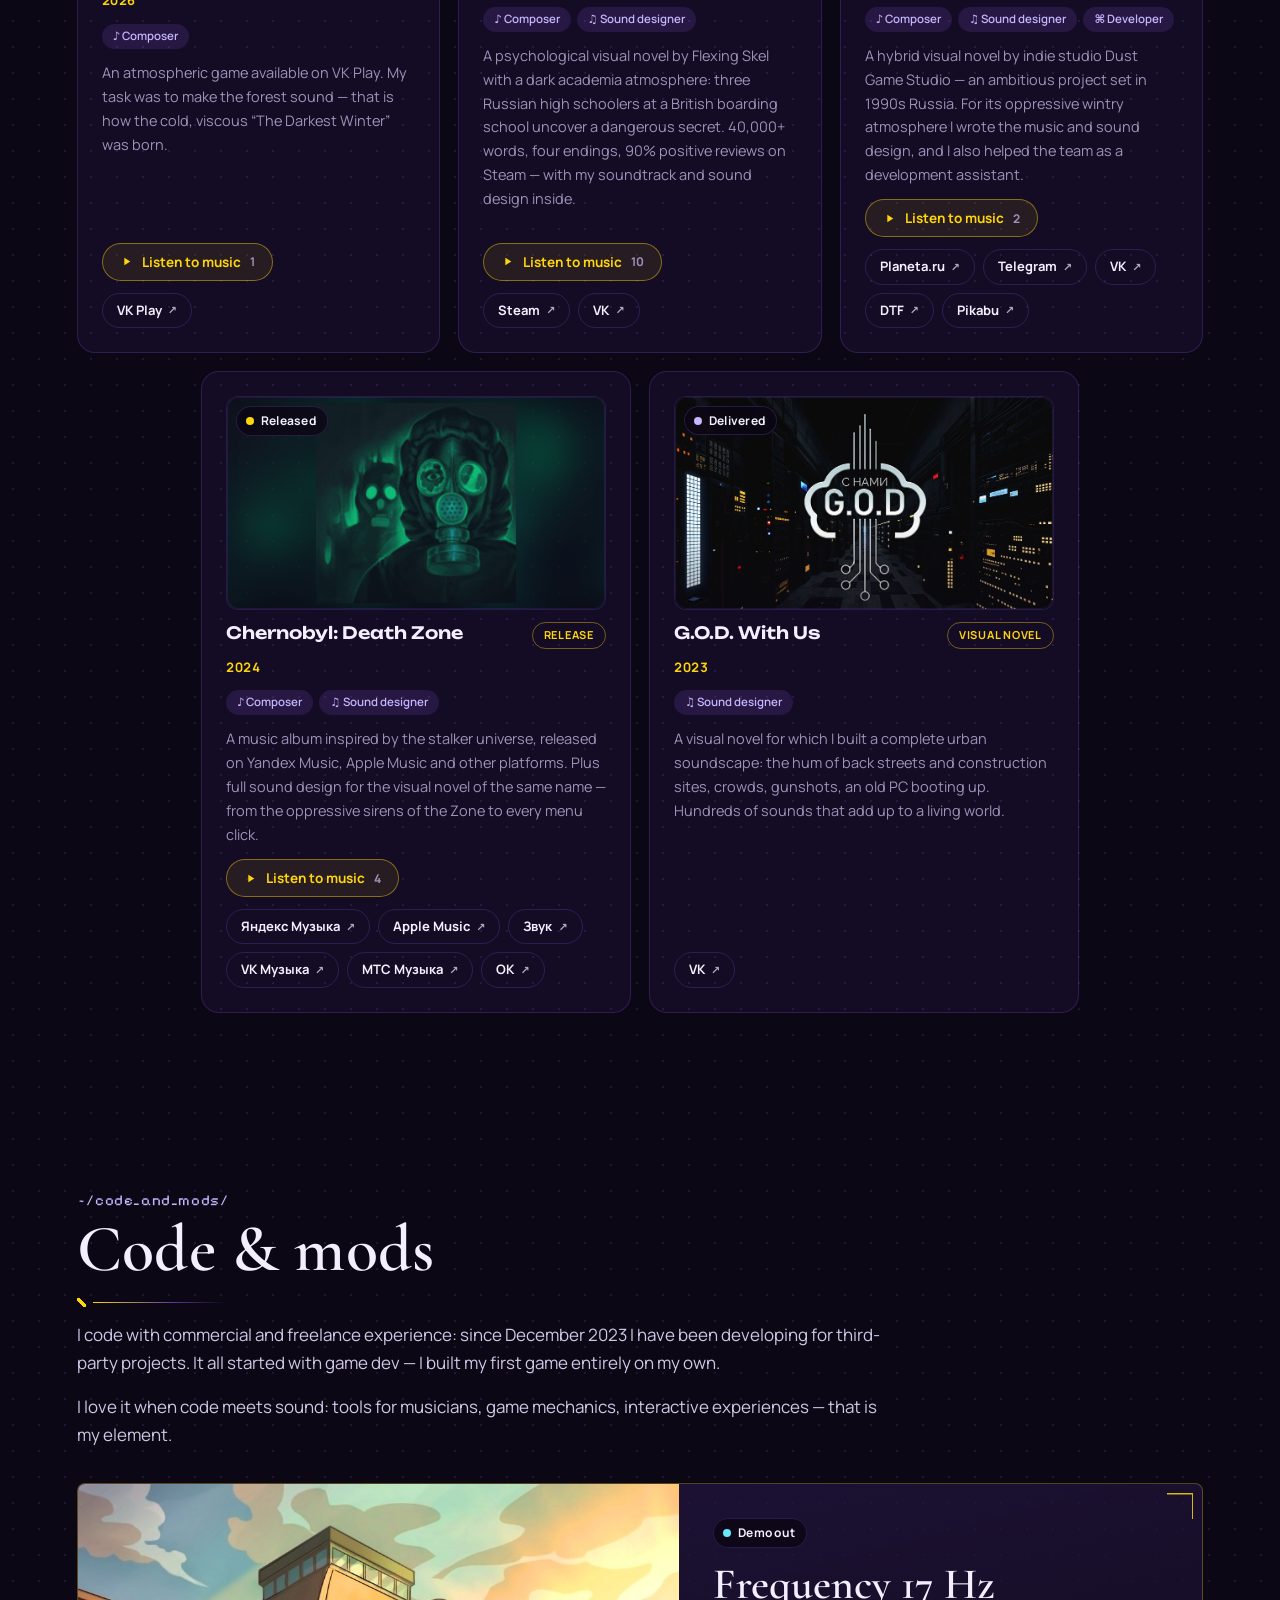
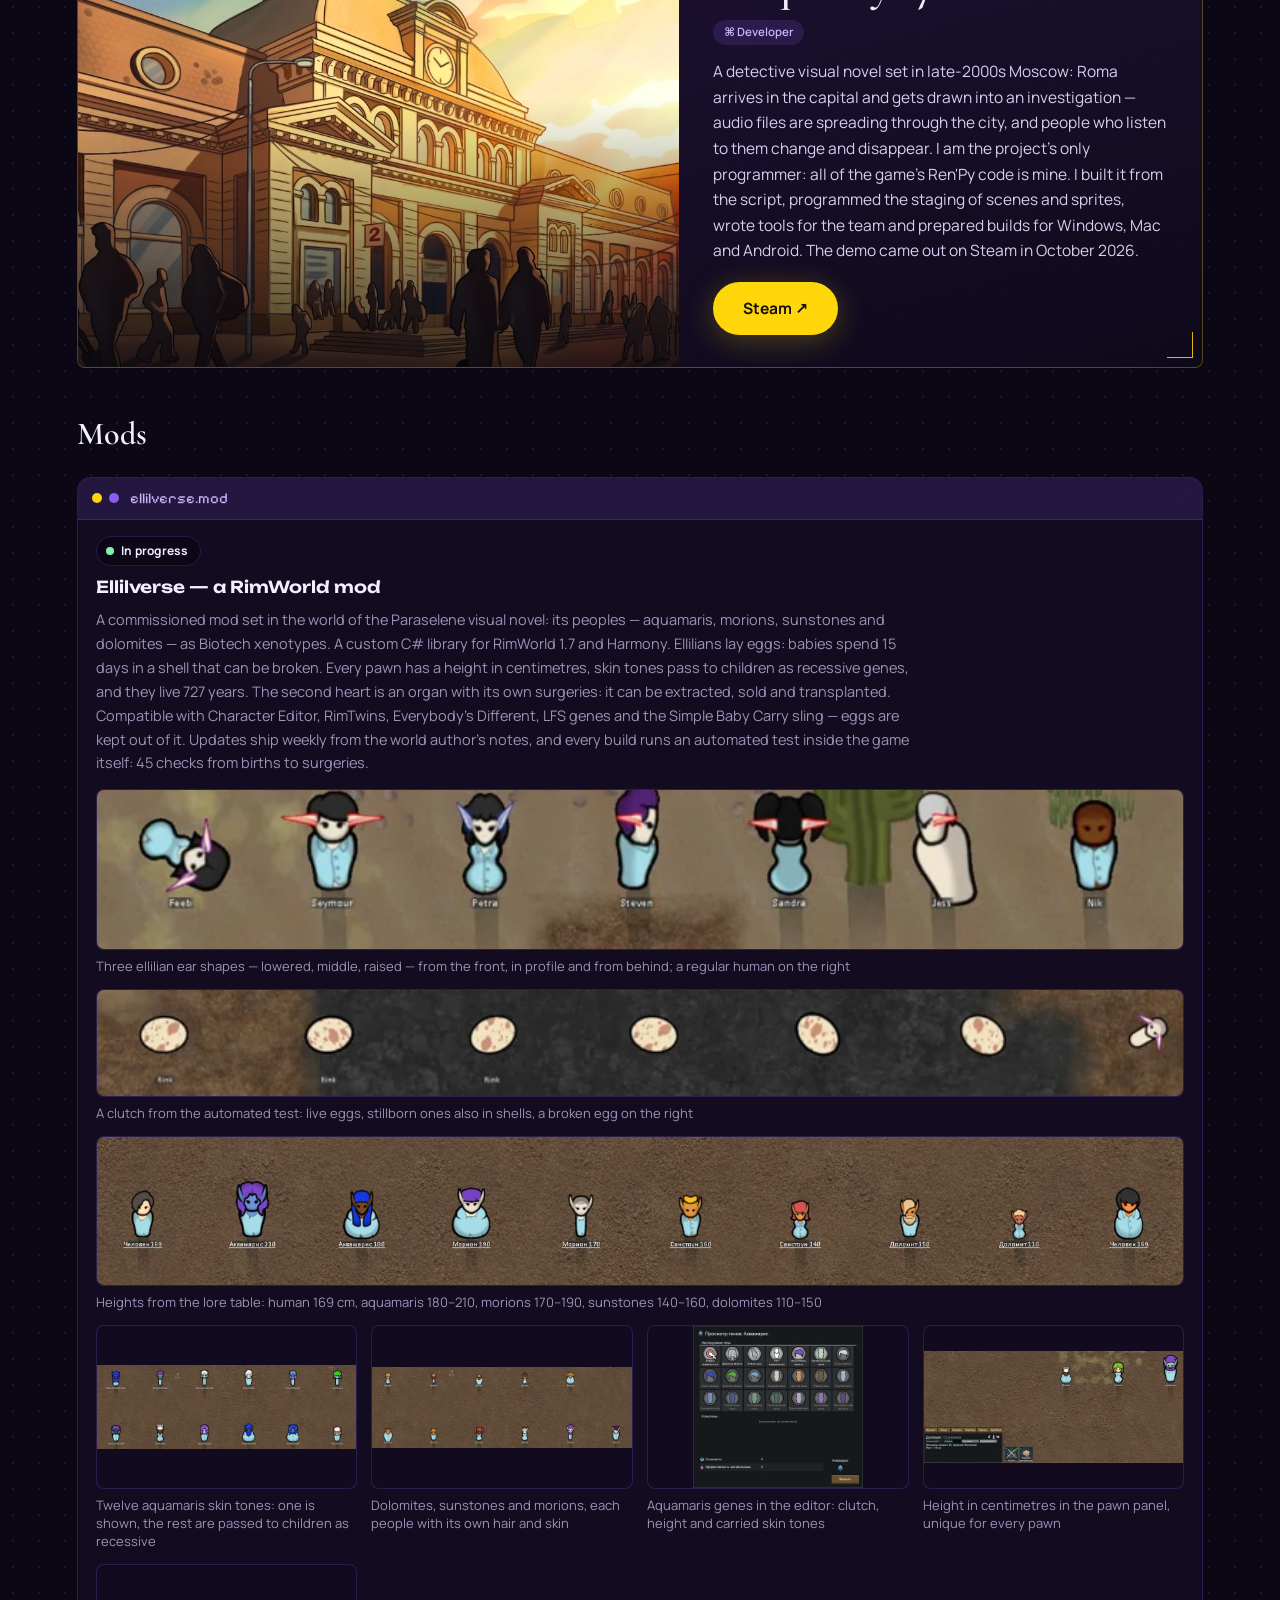
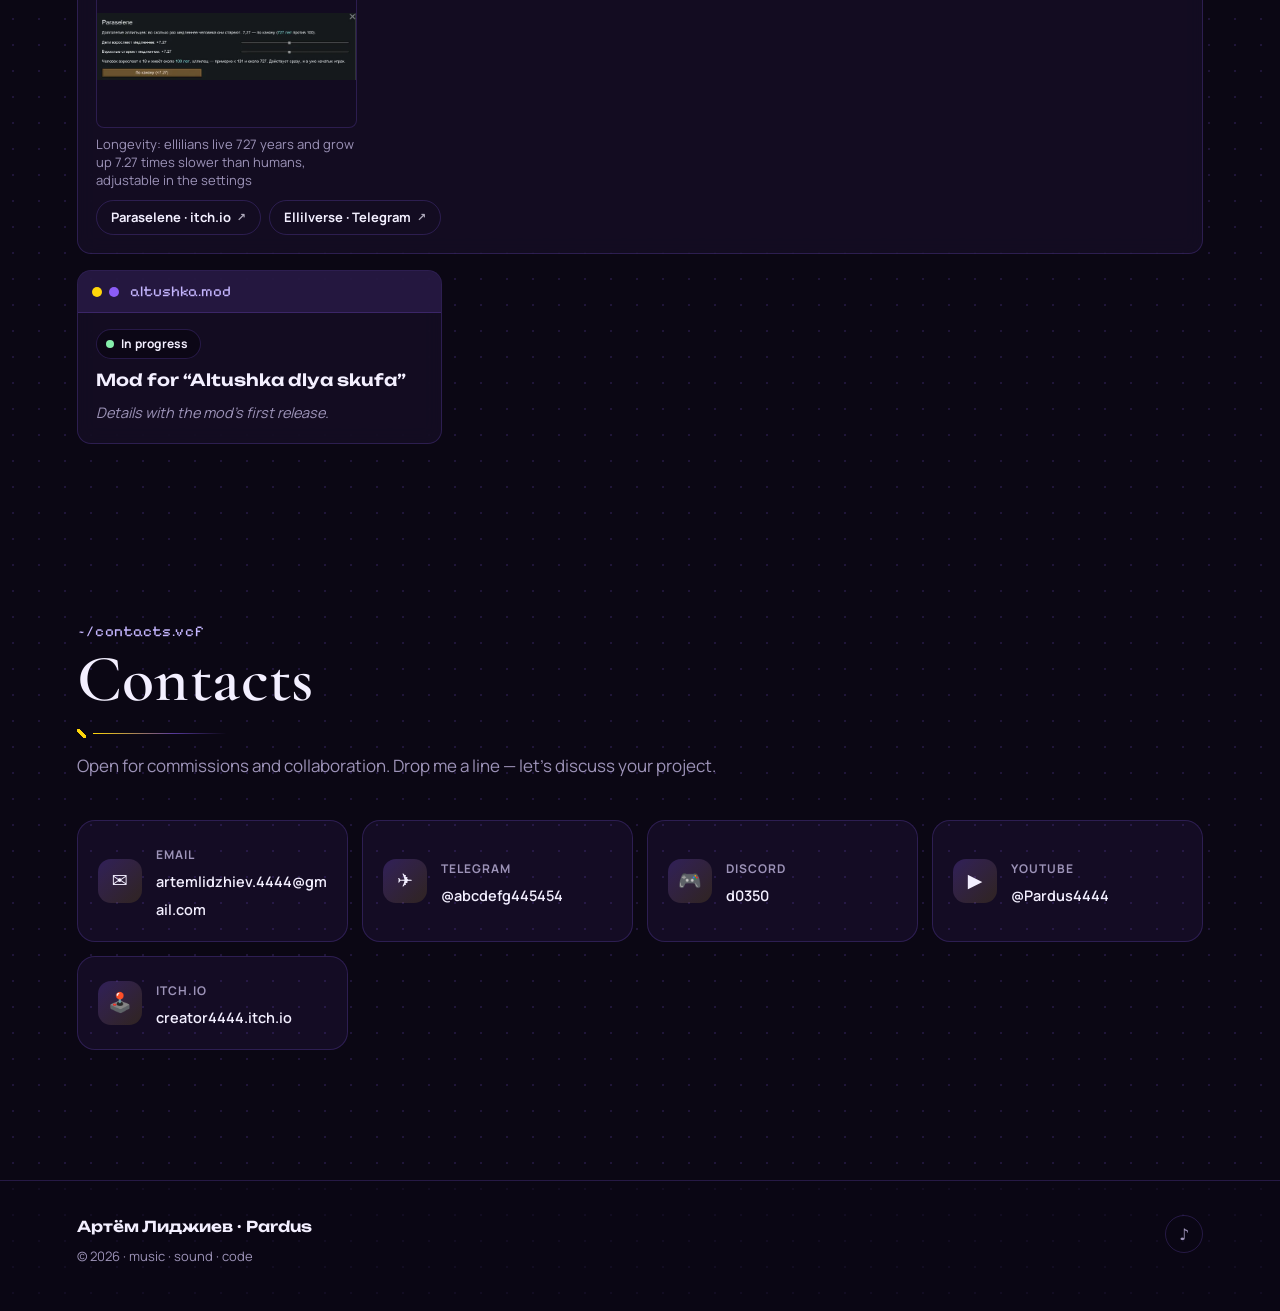
==== commit 1ba4e7f1: "Временной поток: заставка «Разработка возобновлена» 23.11, статус «В работе» с полуночи - js/premier" ====
--- a/index.html
+++ b/index.html
@@ -39,7 +39,7 @@
        Pixelify — короткие подписи окон, Caveat — надписи на кассетах -->
   <link href="https://fonts.googleapis.com/css2?family=Unbounded:wght@300;400;600;800&family=Manrope:wght@400;500;700&family=Cormorant+Garamond:ital,wght@0,600;1,500&family=Pixelify+Sans:wght@400;600&family=Caveat:wght@600&display=swap" rel="stylesheet">
   <!-- ?v= — версия для сброса кэша браузеров; увеличивать при правках CSS/JS -->
-  <link rel="stylesheet" href="css/style.css?v=8">
+  <link rel="stylesheet" href="css/style.css?v=9">
 </head>
 <body>
 
@@ -392,7 +392,7 @@
   <div class="toast" id="toast"></div>
 
   <script src="data/i18n.js?v=7"></script>
-  <script src="data/content.js?v=11"></script>
+  <script src="data/content.js?v=12"></script>
   <script src="data/peaks.js?v=7"></script>
   <script src="js/nebula.js?v=7"></script>
   <script src="js/cursor.js?v=7"></script>
@@ -401,6 +401,7 @@
   <script src="js/player.js?v=7"></script>
   <script src="js/extras.js?v=7"></script>
   <script src="js/sound.js?v=7"></script>
-  <script src="js/main.js?v=9"></script>
+  <script src="js/premiere.js?v=1"></script>
+  <script src="js/main.js?v=10"></script>
 </body>
 </html>
--- a/css/style.css
+++ b/css/style.css
@@ -2170,3 +2170,152 @@
   *, *::before, *::after { animation-duration: 0.01ms !important; transition-duration: 0.01ms !important; }
   html { scroll-behavior: auto; }
 }
+
+/* ============ Заставка «Разработка возобновлена» (js/premiere.js) ============ */
+.premiere {
+  position: fixed; inset: 0; z-index: 10000;
+  display: flex; align-items: center; justify-content: center;
+  overflow: hidden auto;
+  background: #07040c;
+  opacity: 0; transition: opacity 0.9s ease;
+  --pm-gold: #f5c86a;
+}
+.premiere.is-on { opacity: 1; }
+.premiere.is-off { opacity: 0; transition: opacity 0.7s ease; }
+.premiere.is-off .pm-stage { transform: scale(0.97); filter: blur(4px); transition: transform 0.7s ease, filter 0.7s ease; }
+
+.pm-bg {
+  position: fixed; inset: -6%;
+  background: center / cover no-repeat;
+  filter: blur(18px) grayscale(1) brightness(0.45);
+  opacity: 0; transform: scale(1.12);
+  animation: pm-bg-in 3s 0.2s ease-out forwards, pm-drift 26s 0.2s ease-in-out infinite alternate;
+}
+.pm-vignette {
+  position: fixed; inset: 0; pointer-events: none;
+  background:
+    radial-gradient(ellipse at 50% 42%, rgba(245, 200, 106, 0.10), transparent 55%),
+    radial-gradient(ellipse at center, transparent 35%, rgba(7, 4, 12, 0.92) 100%);
+}
+.pm-dust { position: fixed; inset: 0; width: 100%; height: 100%; pointer-events: none; opacity: 0; animation: pm-fade 2s 1.6s forwards; }
+
+.pm-close {
+  position: fixed; top: 18px; right: 22px; z-index: 2;
+  width: 44px; height: 44px; border-radius: 50%;
+  border: 1px solid rgba(255, 255, 255, 0.18); background: rgba(7, 4, 12, 0.45);
+  color: #fff; font-size: 26px; line-height: 1; cursor: pointer;
+  opacity: 0; animation: pm-fade 0.6s 2.2s forwards;
+  transition: border-color 0.2s, background 0.2s;
+}
+.pm-close:hover { border-color: var(--pm-gold); background: rgba(245, 200, 106, 0.12); }
+
+.pm-stage {
+  position: relative; z-index: 1;
+  width: min(1080px, 92vw); margin: auto; padding: 40px 0 28px;
+  display: flex; flex-direction: column; align-items: center; gap: clamp(14px, 2.6vh, 30px);
+  text-align: center;
+}
+
+/* старый титульный экран — как кадр плёнки, который проявляется */
+.pm-frame {
+  position: relative; margin: 0; width: 100%;
+  max-width: calc(44vh * 16 / 9);
+  aspect-ratio: 16 / 9; border-radius: 14px; overflow: hidden;
+  box-shadow: 0 30px 80px rgba(0, 0, 0, 0.7), 0 0 0 1px rgba(245, 200, 106, 0.25), 0 0 60px rgba(245, 200, 106, 0.08);
+  clip-path: inset(0 50% 0 50% round 14px);
+  animation: pm-open 1.5s 0.5s cubic-bezier(0.7, 0, 0.2, 1) forwards, pm-glow 4s 4s ease-in-out infinite alternate;
+}
+.pm-img {
+  display: block; width: 100%; height: 100%; object-fit: cover;
+  filter: grayscale(1) brightness(0.25) contrast(1.2) blur(6px);
+  transform: scale(1.08);
+  animation: pm-develop 2.6s 0.7s ease-out forwards, pm-warm 2.2s 3s ease-in-out forwards, pm-zoom 30s 0.7s linear forwards;
+}
+/* золотой луч проходит по кадру — «время снова пошло» */
+.pm-sweep {
+  position: absolute; inset: 0; pointer-events: none; mix-blend-mode: screen;
+  background: linear-gradient(105deg, transparent 38%, rgba(255, 220, 140, 0.55) 50%, transparent 62%);
+  transform: translateX(-110%);
+  animation: pm-sweep 1.8s 2.7s ease-in-out forwards;
+}
+/* круги от часов */
+.pm-rings { position: absolute; width: 0; height: 0; pointer-events: none; }
+.pm-rings i {
+  position: absolute; left: 0; top: 0;
+  width: 20vmin; height: 20vmin; margin: -10vmin 0 0 -10vmin; border-radius: 50%;
+  border: 2px solid rgba(255, 214, 120, 0.8);
+  box-shadow: 0 0 24px rgba(255, 200, 90, 0.6), inset 0 0 18px rgba(255, 200, 90, 0.35);
+  opacity: 0; transform: scale(0.3);
+  animation: pm-ring 2.4s ease-out forwards;
+}
+.pm-rings i:nth-child(1) { animation-delay: 3.1s; }
+.pm-rings i:nth-child(2) { animation-delay: 3.5s; }
+.pm-rings i:nth-child(3) { animation-delay: 3.9s; }
+
+.pm-copy { display: flex; flex-direction: column; align-items: center; gap: clamp(10px, 1.8vh, 18px); max-width: 760px; }
+.pm-kicker {
+  margin: 0; font-size: 12.5px; font-weight: 700; letter-spacing: 0.32em; text-transform: uppercase;
+  color: var(--pm-gold);
+  opacity: 0; animation: pm-up 0.9s 3.1s ease-out forwards;
+}
+.pm-kicker::before, .pm-kicker::after { content: ""; display: inline-block; width: 34px; height: 1px; margin: 0 14px; vertical-align: middle; background: currentColor; opacity: 0.6; }
+.pm-title {
+  margin: 0; font-family: var(--font-serif); font-weight: 600; color: #fff;
+  font-size: clamp(32px, min(4.4vw, 6.6vh), 60px); line-height: 1.05; letter-spacing: 0.005em;
+  text-shadow: 0 4px 30px rgba(0, 0, 0, 0.6);
+}
+.pm-word {
+  display: inline-block; opacity: 0; filter: blur(10px); transform: translateY(18px);
+  animation: pm-word 0.9s calc(3.35s + var(--i) * 0.14s) cubic-bezier(0.2, 0.7, 0.2, 1) forwards;
+}
+.pm-gold {
+  background: linear-gradient(100deg, #f8d98a 0%, #ffb347 30%, #fff1c4 50%, #ffb347 70%, #f8d98a 100%);
+  background-size: 250% 100%;
+  -webkit-background-clip: text; background-clip: text; color: transparent;
+  text-shadow: none;
+  animation: pm-word 0.9s calc(3.35s + var(--i) * 0.14s) cubic-bezier(0.2, 0.7, 0.2, 1) forwards, pm-shine 5s 4.5s linear infinite;
+}
+.pm-text {
+  margin: 0; max-width: 720px; color: rgba(243, 239, 255, 0.82);
+  font-size: clamp(15px, 1.25vw, 17.5px); line-height: 1.6;
+  opacity: 0; animation: pm-up 1s 4s ease-out forwards;
+}
+.pm-actions {
+  display: flex; flex-wrap: wrap; justify-content: center; gap: 12px; margin-top: 6px;
+  opacity: 0; animation: pm-up 0.9s 4.4s ease-out forwards;
+}
+.pm-go { background: linear-gradient(135deg, #ffd27a, #f0a93b); color: #1a1006; border-color: transparent; box-shadow: 0 10px 30px rgba(240, 169, 59, 0.3); }
+.pm-go:hover { box-shadow: 0 12px 40px rgba(240, 169, 59, 0.5); }
+.pm-more { border-color: rgba(245, 200, 106, 0.5); color: var(--pm-gold); }
+.pm-more:hover { border-color: var(--pm-gold); background: rgba(245, 200, 106, 0.08); }
+
+.project-card.pm-highlight { animation: pm-card 2.6s ease-out; }
+
+@keyframes pm-bg-in { to { opacity: 1; } }
+@keyframes pm-drift { from { transform: scale(1.12) translate(0, 0); } to { transform: scale(1.2) translate(-2%, -1%); } }
+@keyframes pm-fade { to { opacity: 1; } }
+@keyframes pm-open { to { clip-path: inset(0 0 0 0 round 14px); } }
+@keyframes pm-develop { to { filter: grayscale(1) brightness(1) contrast(1.05) blur(0); } }
+@keyframes pm-warm { from { filter: grayscale(1) brightness(1) contrast(1.05) blur(0); } to { filter: grayscale(0.35) sepia(0.28) saturate(1.25) brightness(1.04) contrast(1.05) blur(0); } }
+@keyframes pm-zoom { from { transform: scale(1.08); } to { transform: scale(1); } }
+@keyframes pm-sweep { to { transform: translateX(110%); } }
+@keyframes pm-ring { 0% { opacity: 0; transform: scale(0.3); } 15% { opacity: 1; } 100% { opacity: 0; transform: scale(2.6); } }
+@keyframes pm-up { from { opacity: 0; transform: translateY(14px); } to { opacity: 1; transform: none; } }
+@keyframes pm-word { to { opacity: 1; filter: blur(0); transform: none; } }
+@keyframes pm-shine { from { background-position: 100% 0; } to { background-position: -150% 0; } }
+@keyframes pm-glow { to { box-shadow: 0 30px 80px rgba(0, 0, 0, 0.7), 0 0 0 1px rgba(245, 200, 106, 0.45), 0 0 90px rgba(245, 200, 106, 0.22); } }
+@keyframes pm-card { 0%, 100% { box-shadow: none; } 20%, 60% { box-shadow: 0 0 0 2px #f5c86a, 0 0 40px rgba(245, 200, 106, 0.45); } }
+
+@media (max-width: 640px) {
+  .pm-stage { padding: 64px 0 28px; }
+  .pm-frame { max-width: 100%; }
+  .pm-frame { border-radius: 10px; }
+  .pm-kicker { letter-spacing: 0.22em; font-size: 11px; }
+  .pm-kicker::before, .pm-kicker::after { width: 18px; margin: 0 8px; }
+  .pm-actions { width: 100%; flex-direction: column; }
+  .pm-actions .btn { width: 100%; justify-content: center; }
+}
+
+.premiere.pm-reduce, .premiere.pm-reduce * { animation-duration: 0.01s !important; animation-delay: 0s !important; animation-iteration-count: 1 !important; transition-duration: 0.01s !important; }
+.premiere.pm-reduce .pm-img { filter: grayscale(0.35) sepia(0.28) saturate(1.25); transform: none; }
+.premiere.pm-reduce .pm-sweep, .premiere.pm-reduce .pm-rings { display: none; }
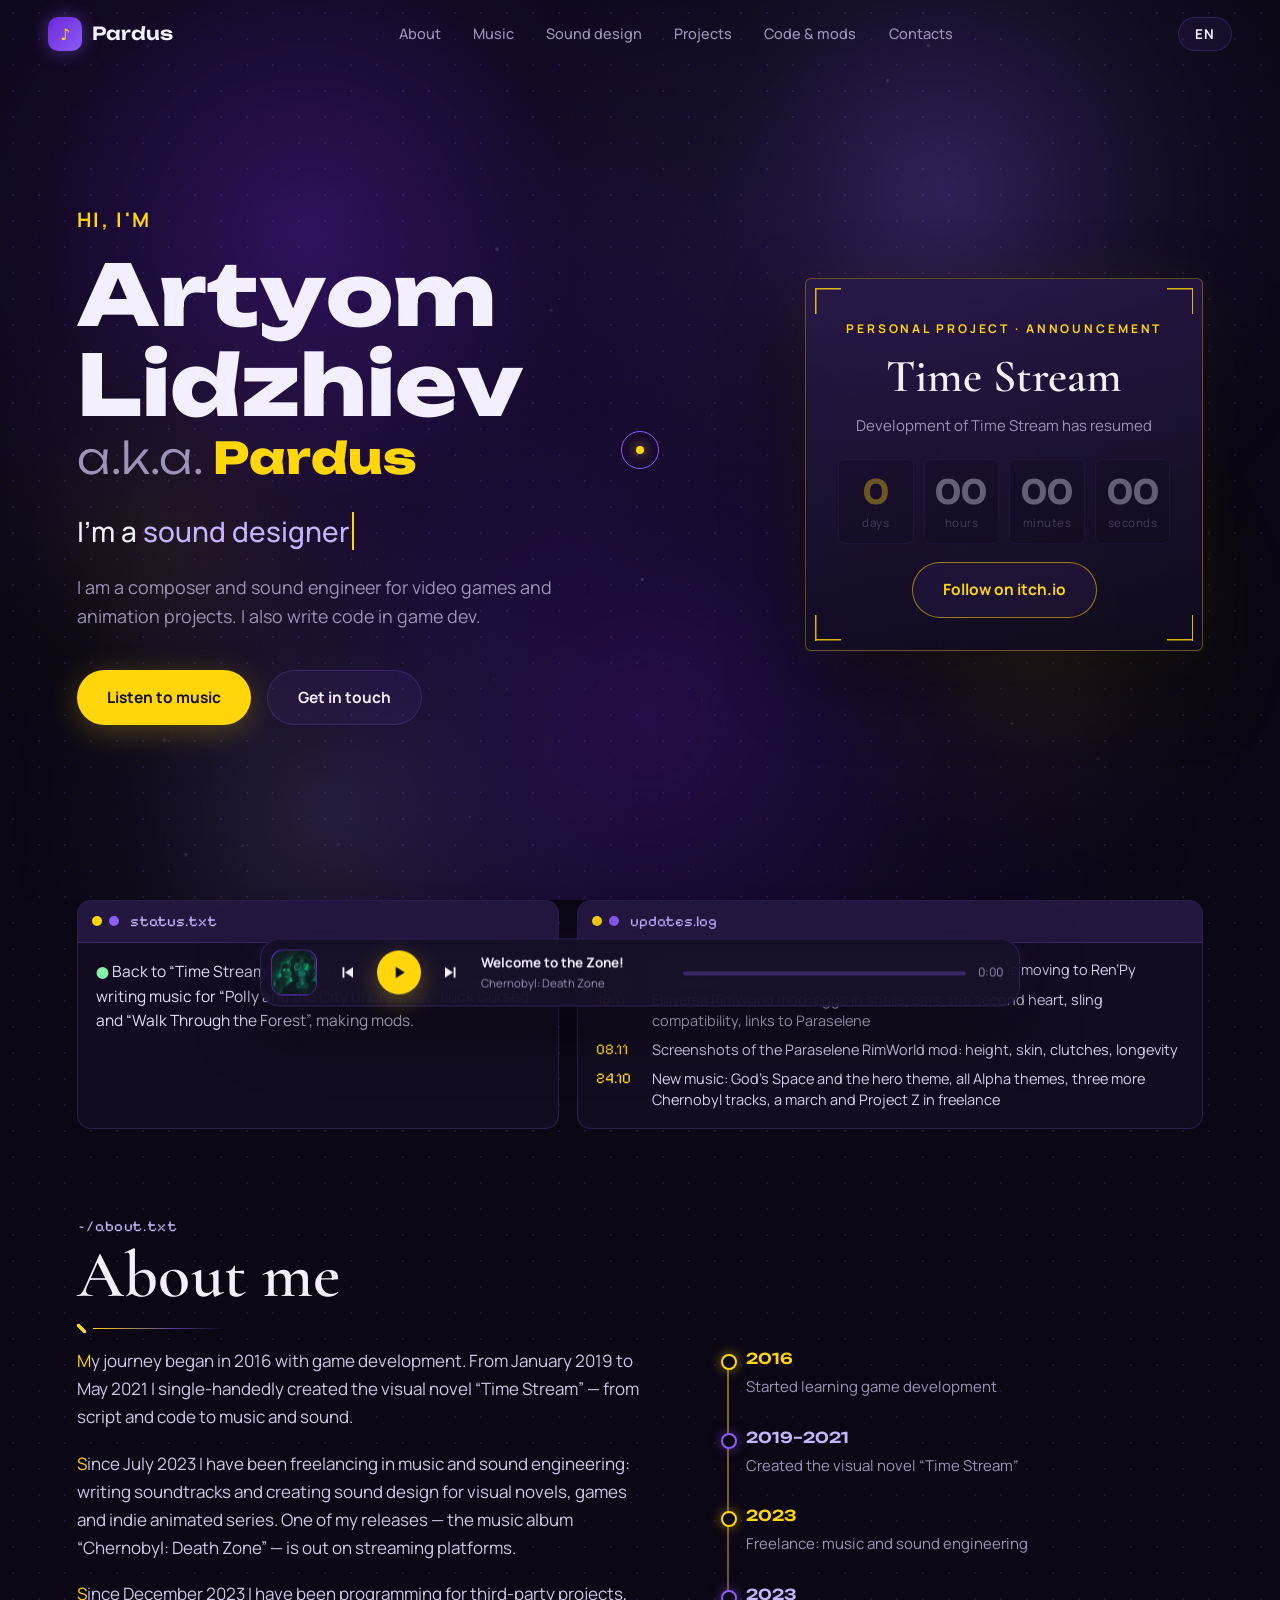
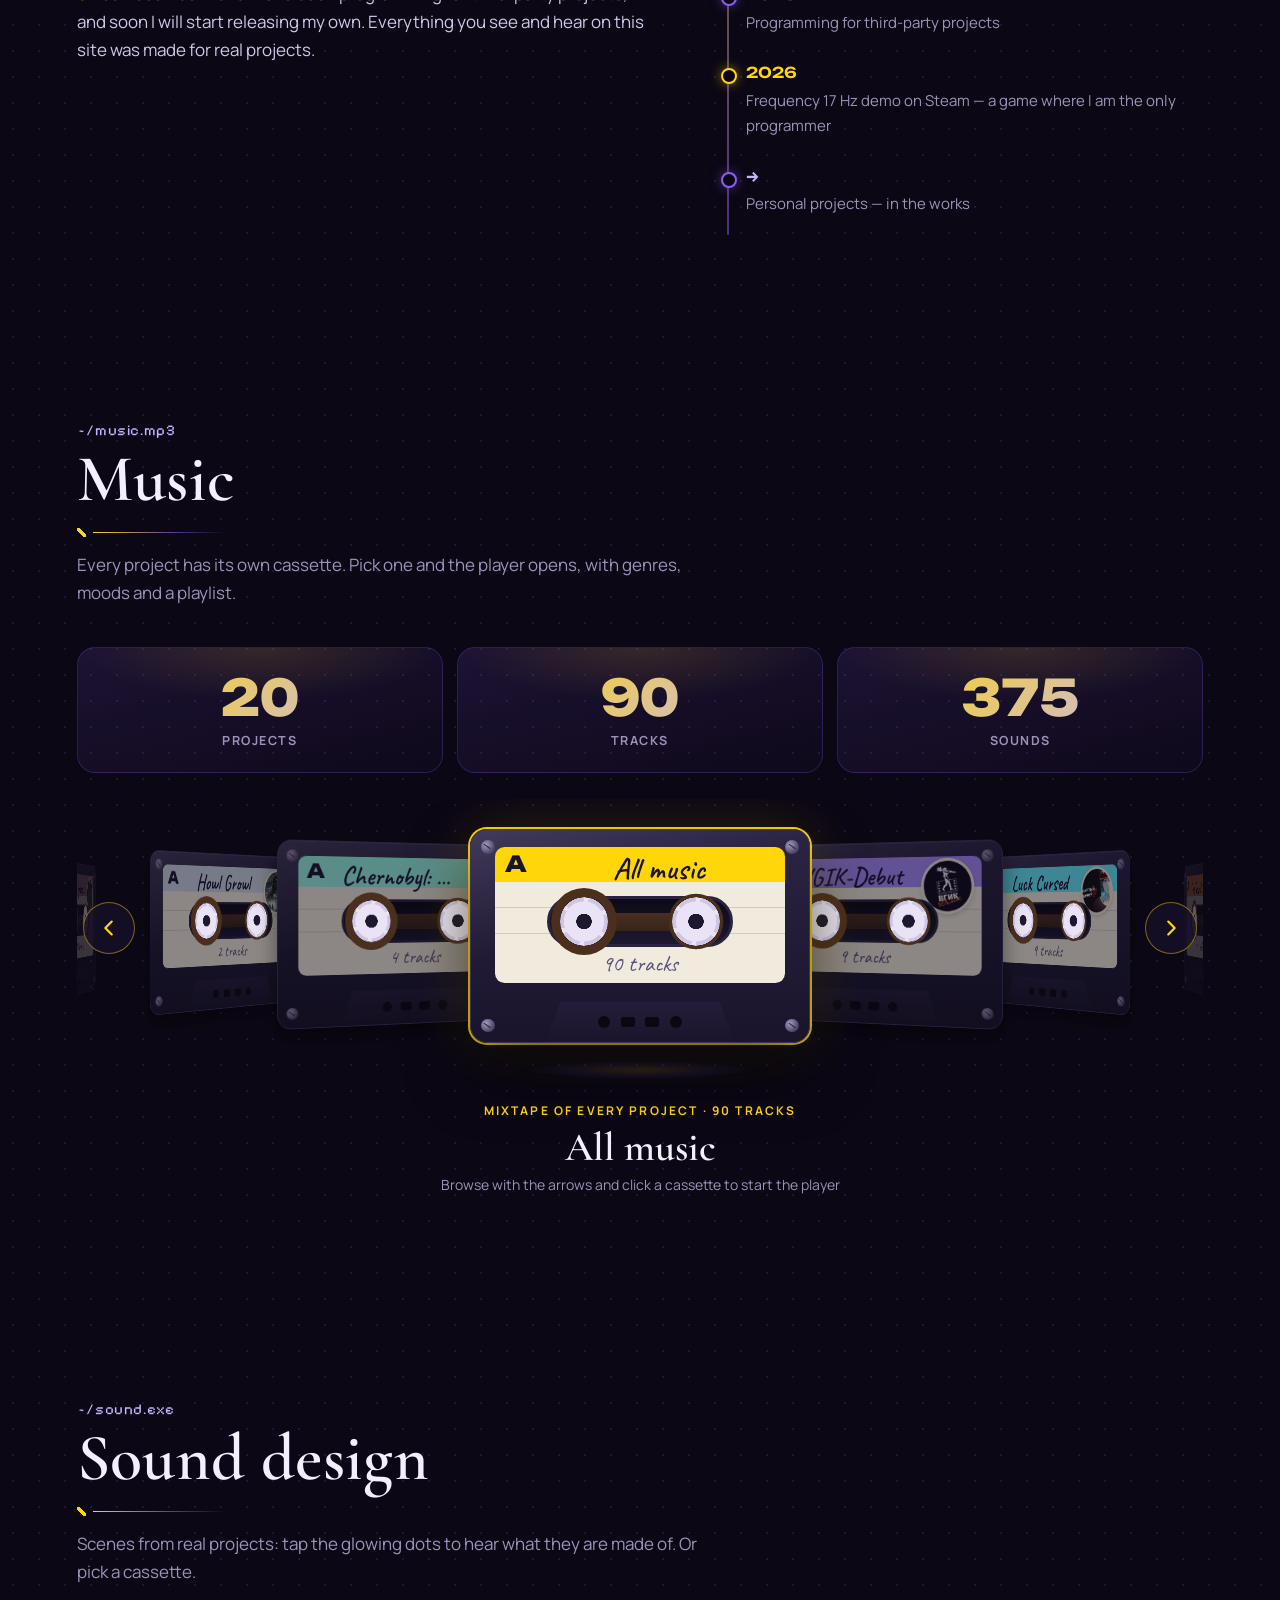
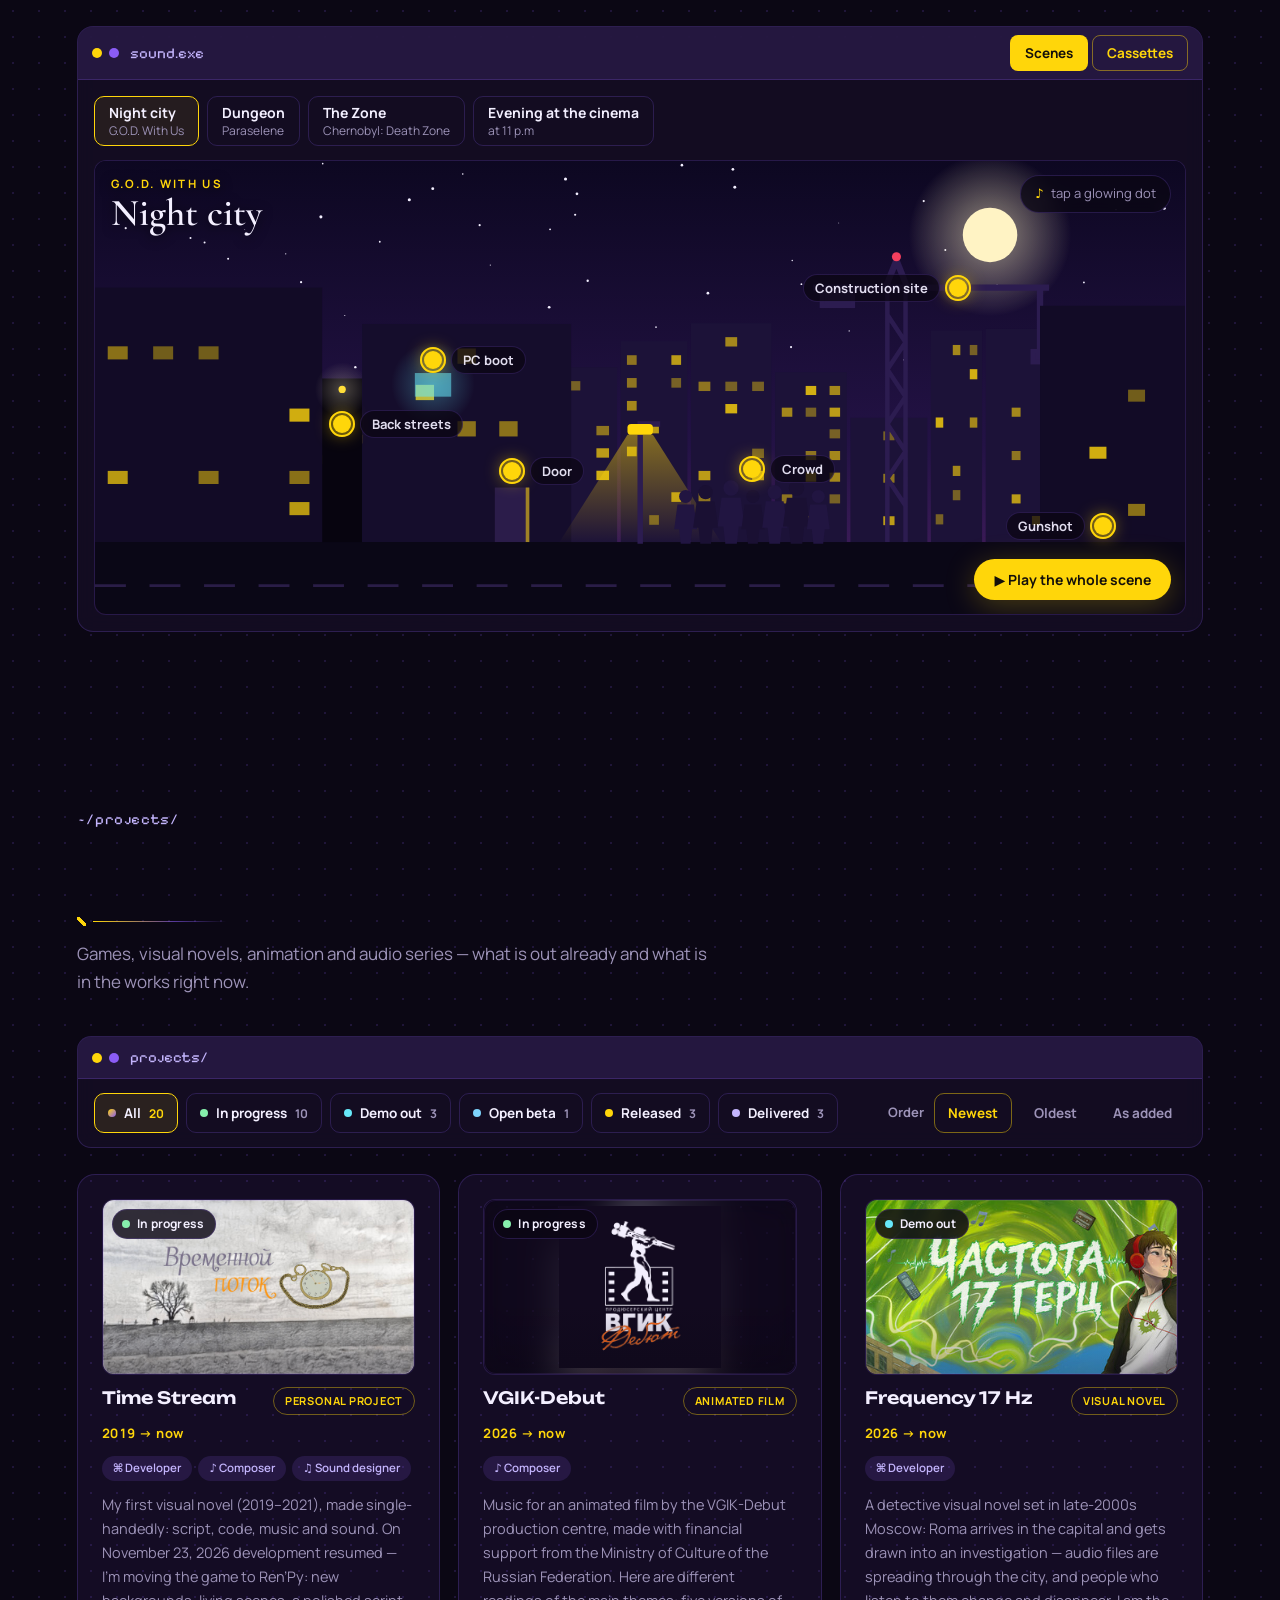
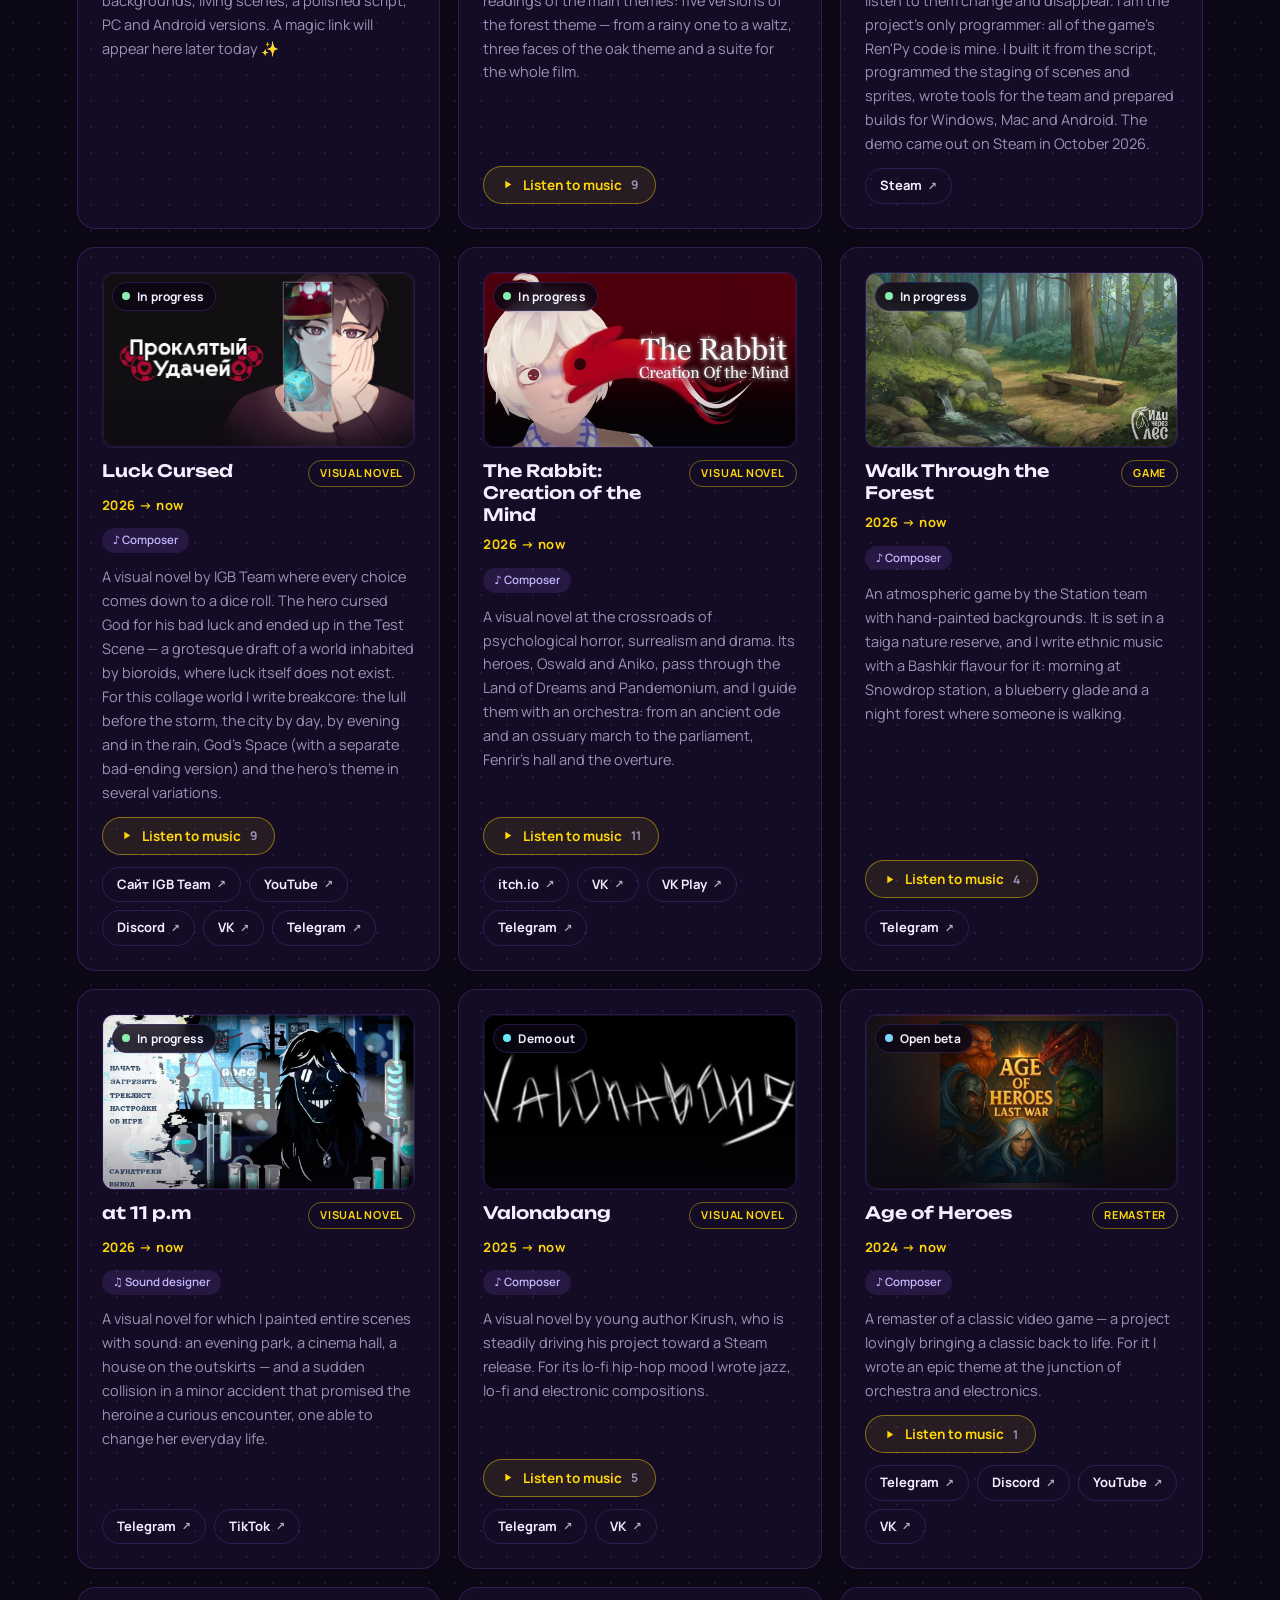
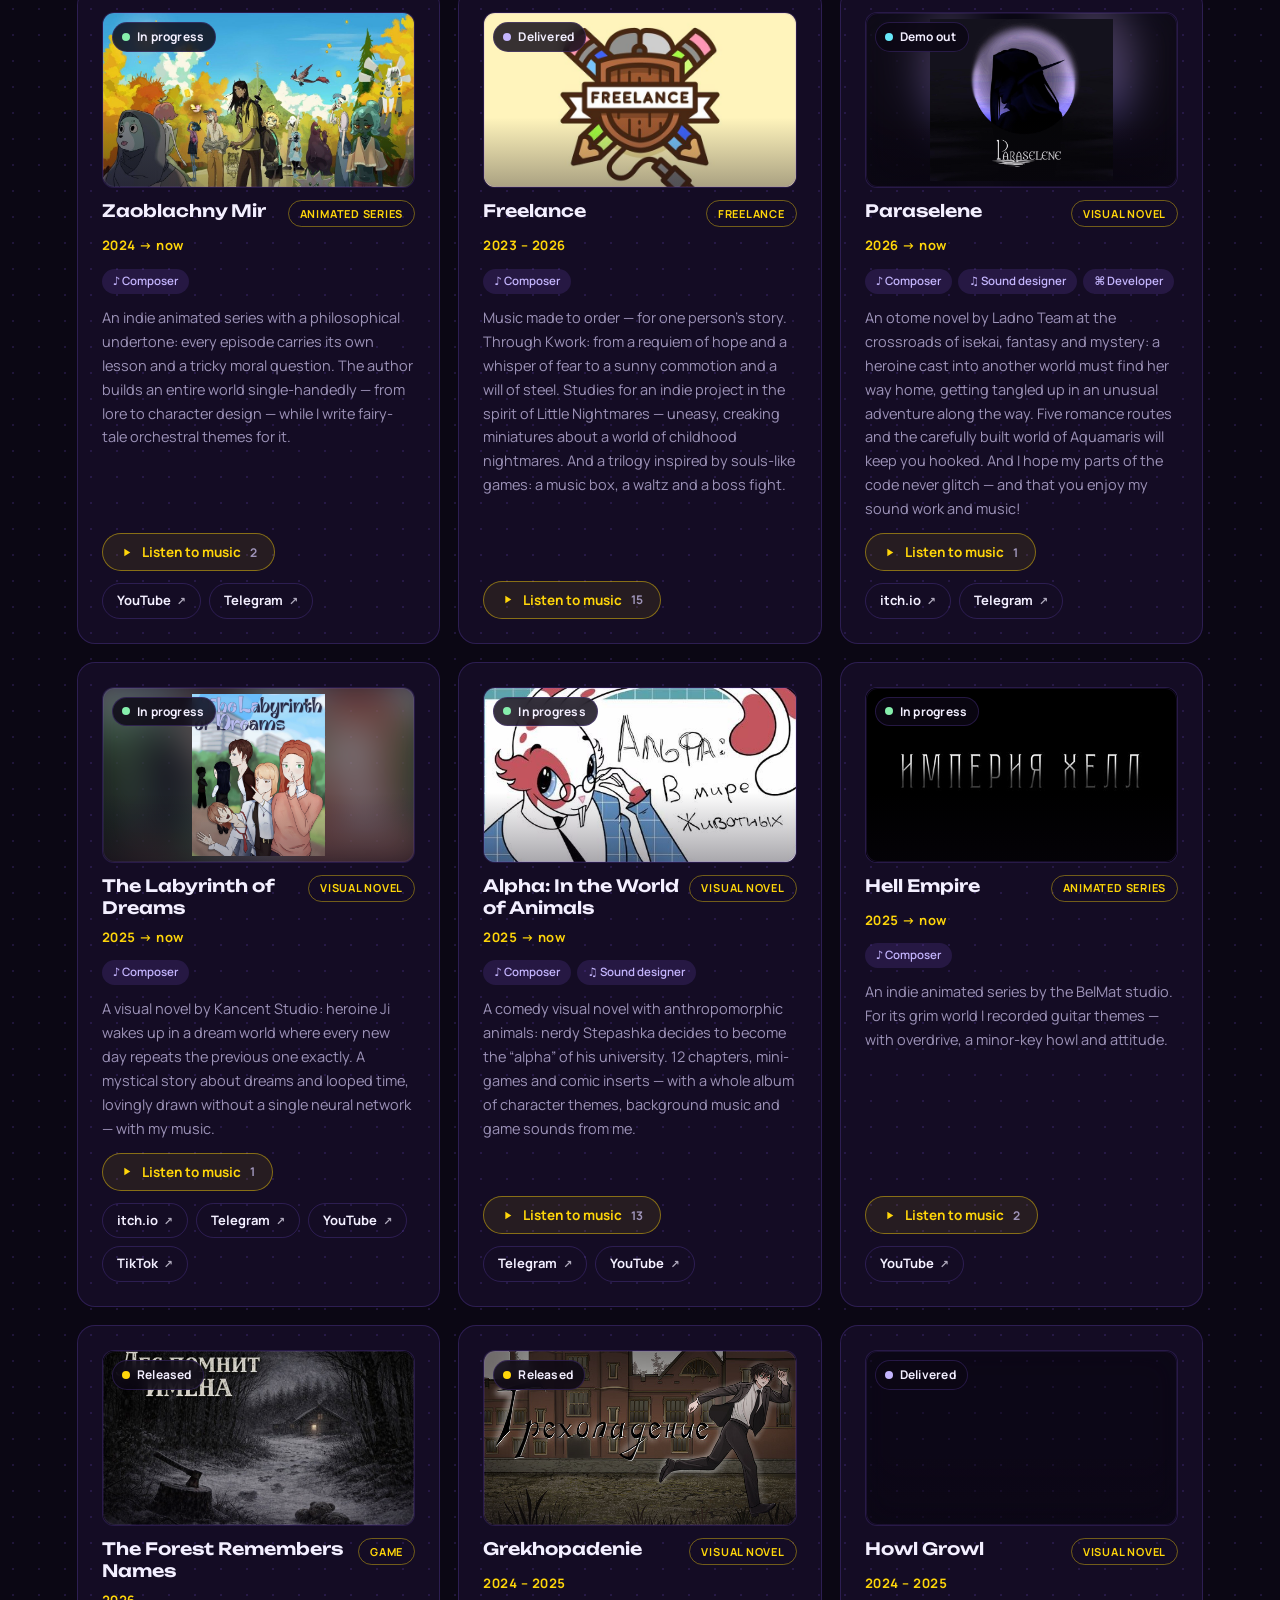
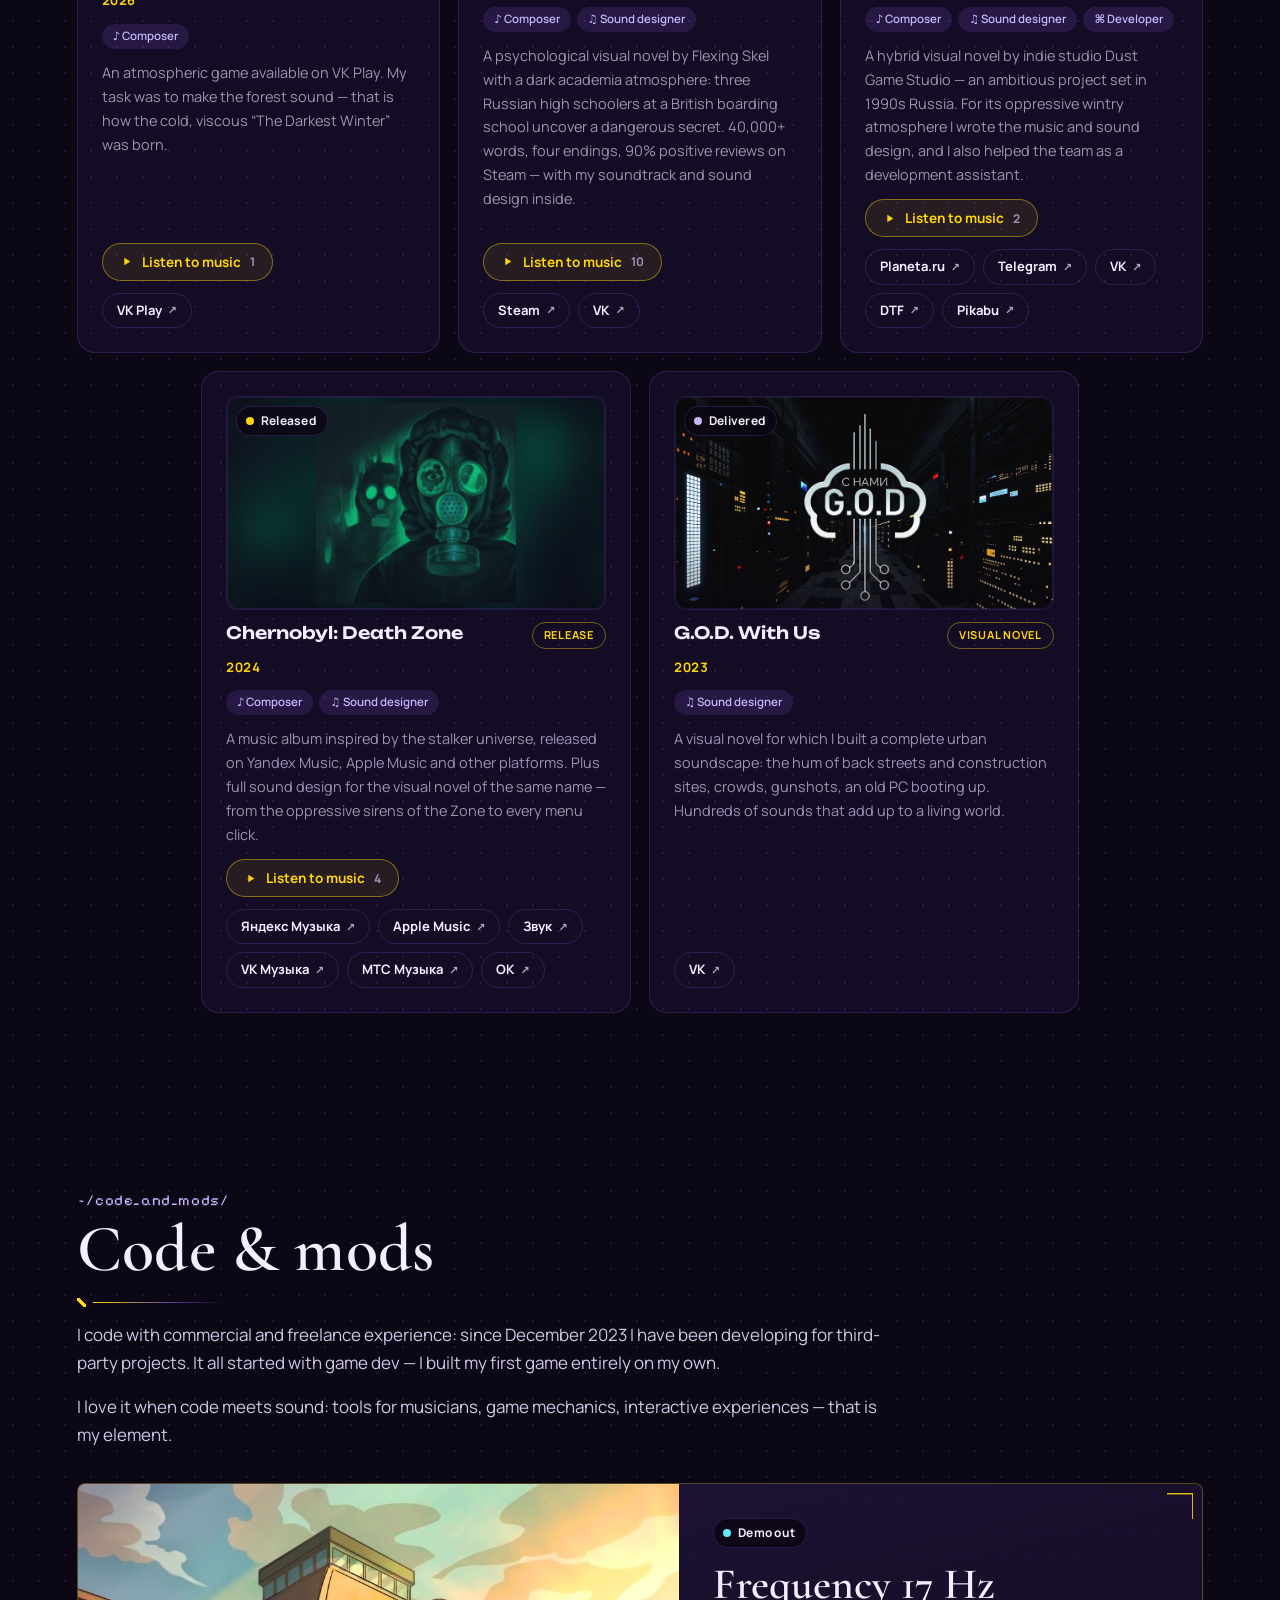
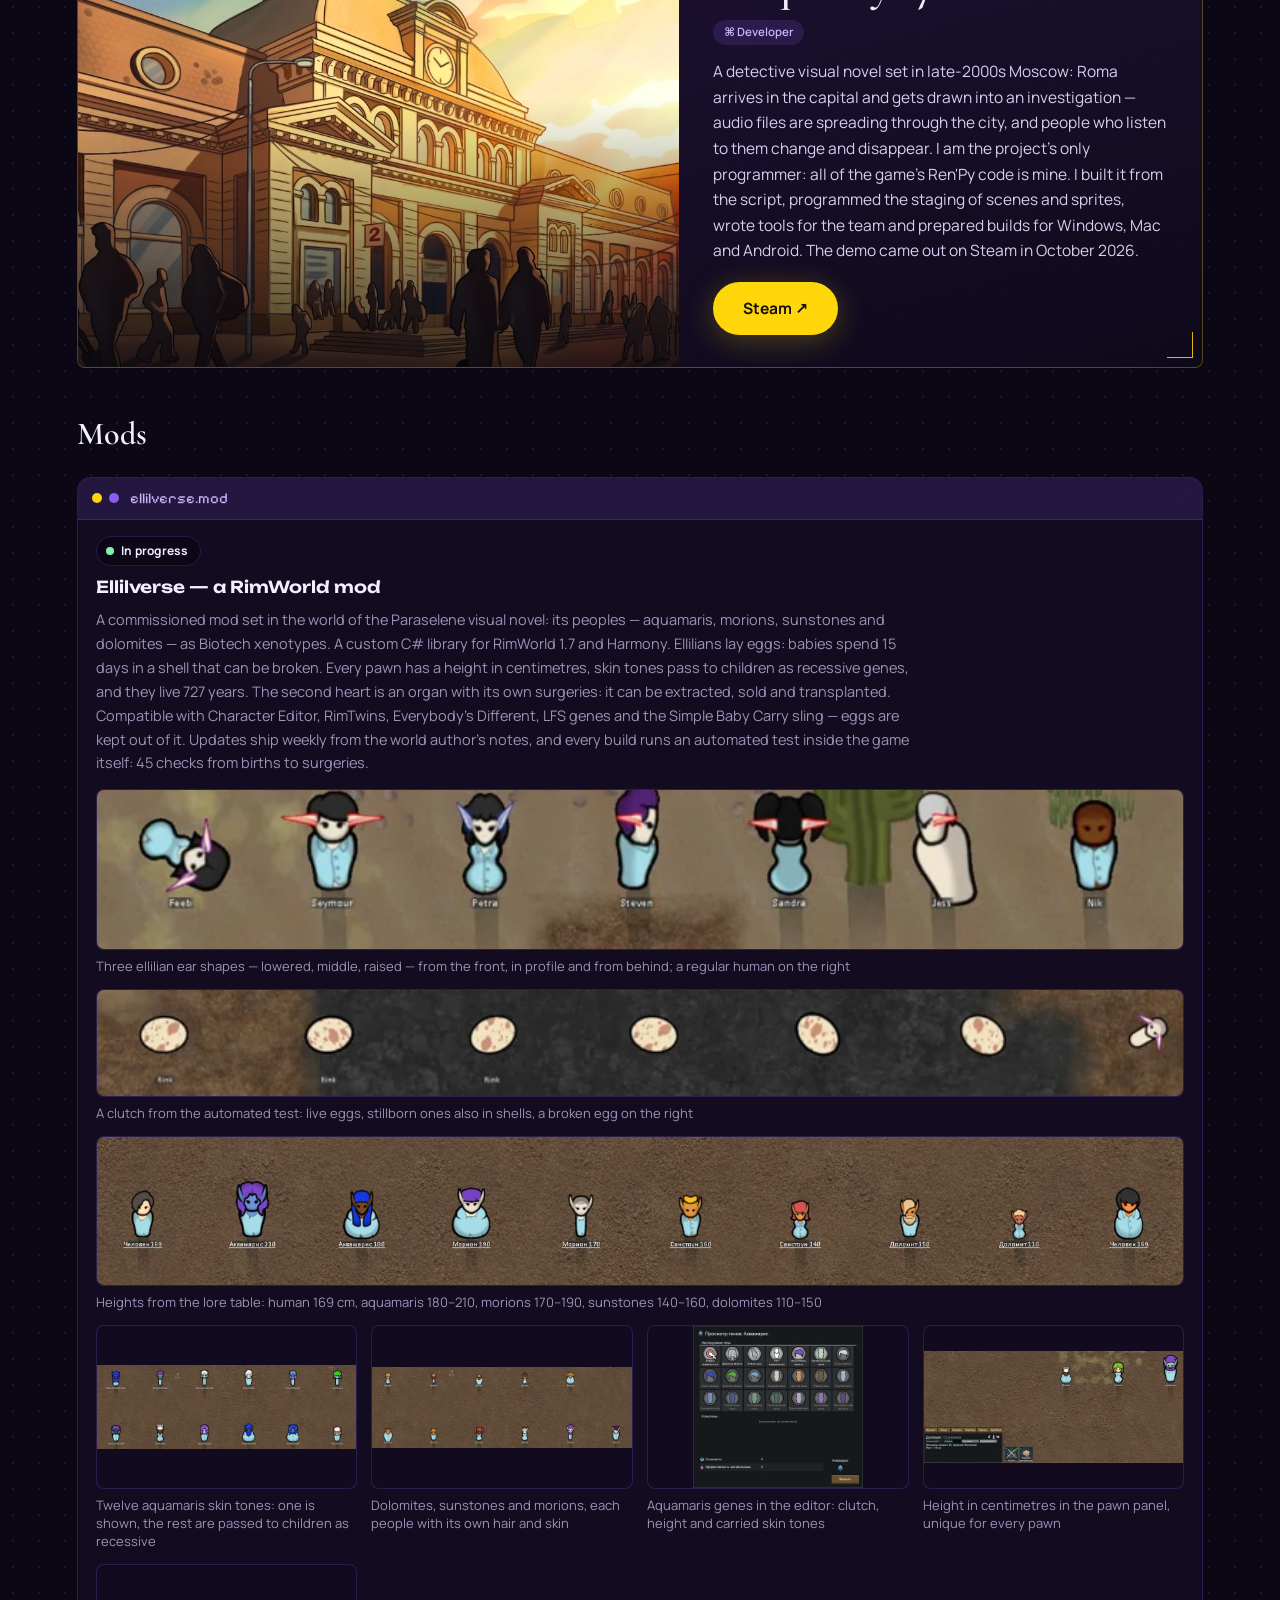
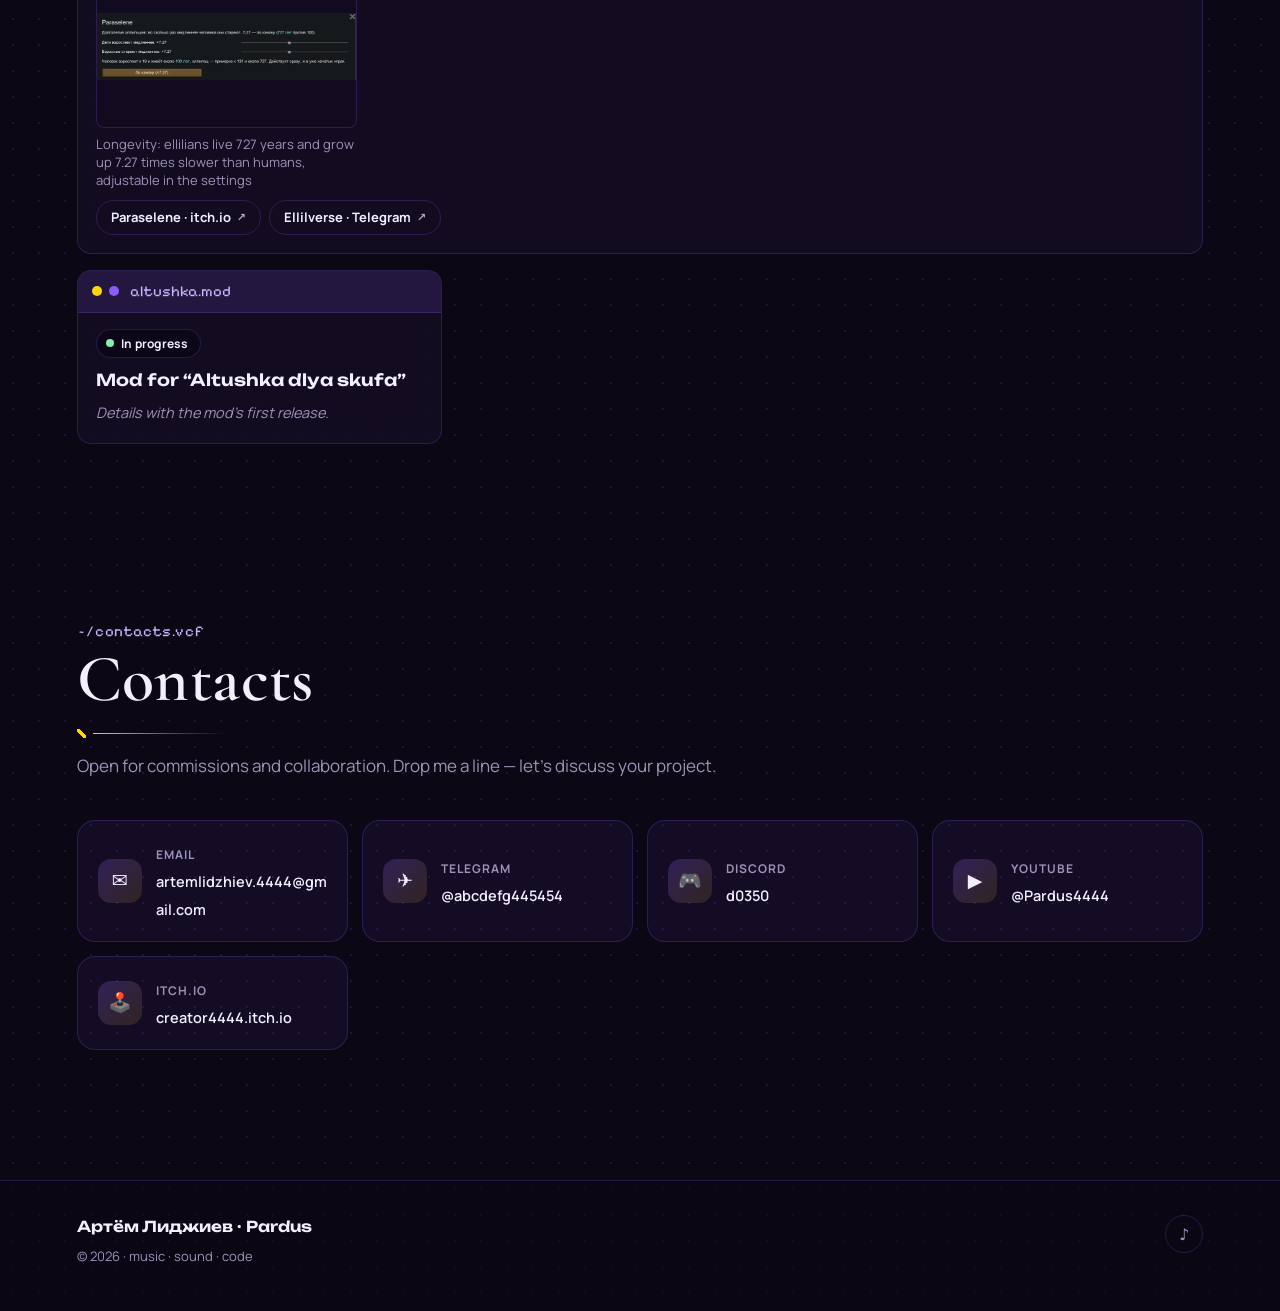
==== commit c73814e9: "Временной поток: в описании с 23.11 — «в течение дня здесь появится волшебная ссылочка»" ====
--- a/index.html
+++ b/index.html
@@ -392,7 +392,7 @@
   <div class="toast" id="toast"></div>
 
   <script src="data/i18n.js?v=7"></script>
-  <script src="data/content.js?v=12"></script>
+  <script src="data/content.js?v=13"></script>
   <script src="data/peaks.js?v=7"></script>
   <script src="js/nebula.js?v=7"></script>
   <script src="js/cursor.js?v=7"></script>
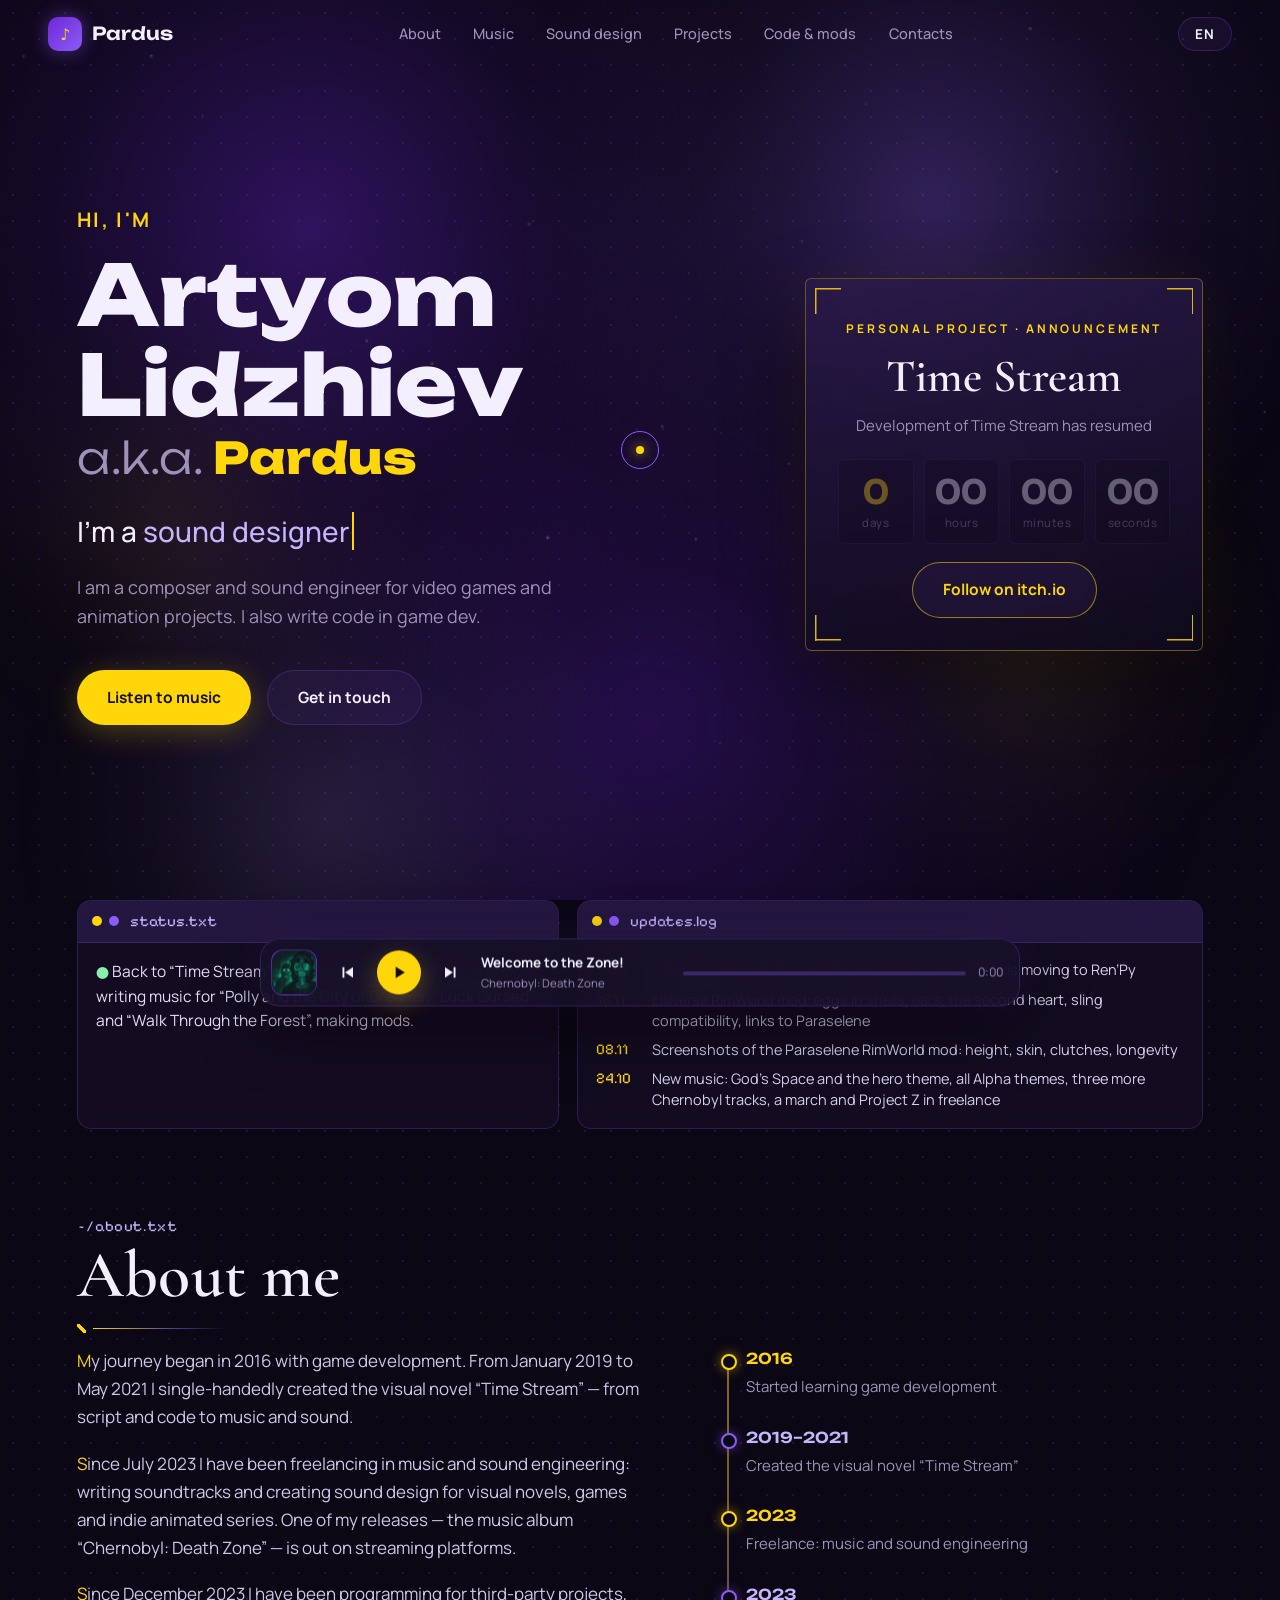
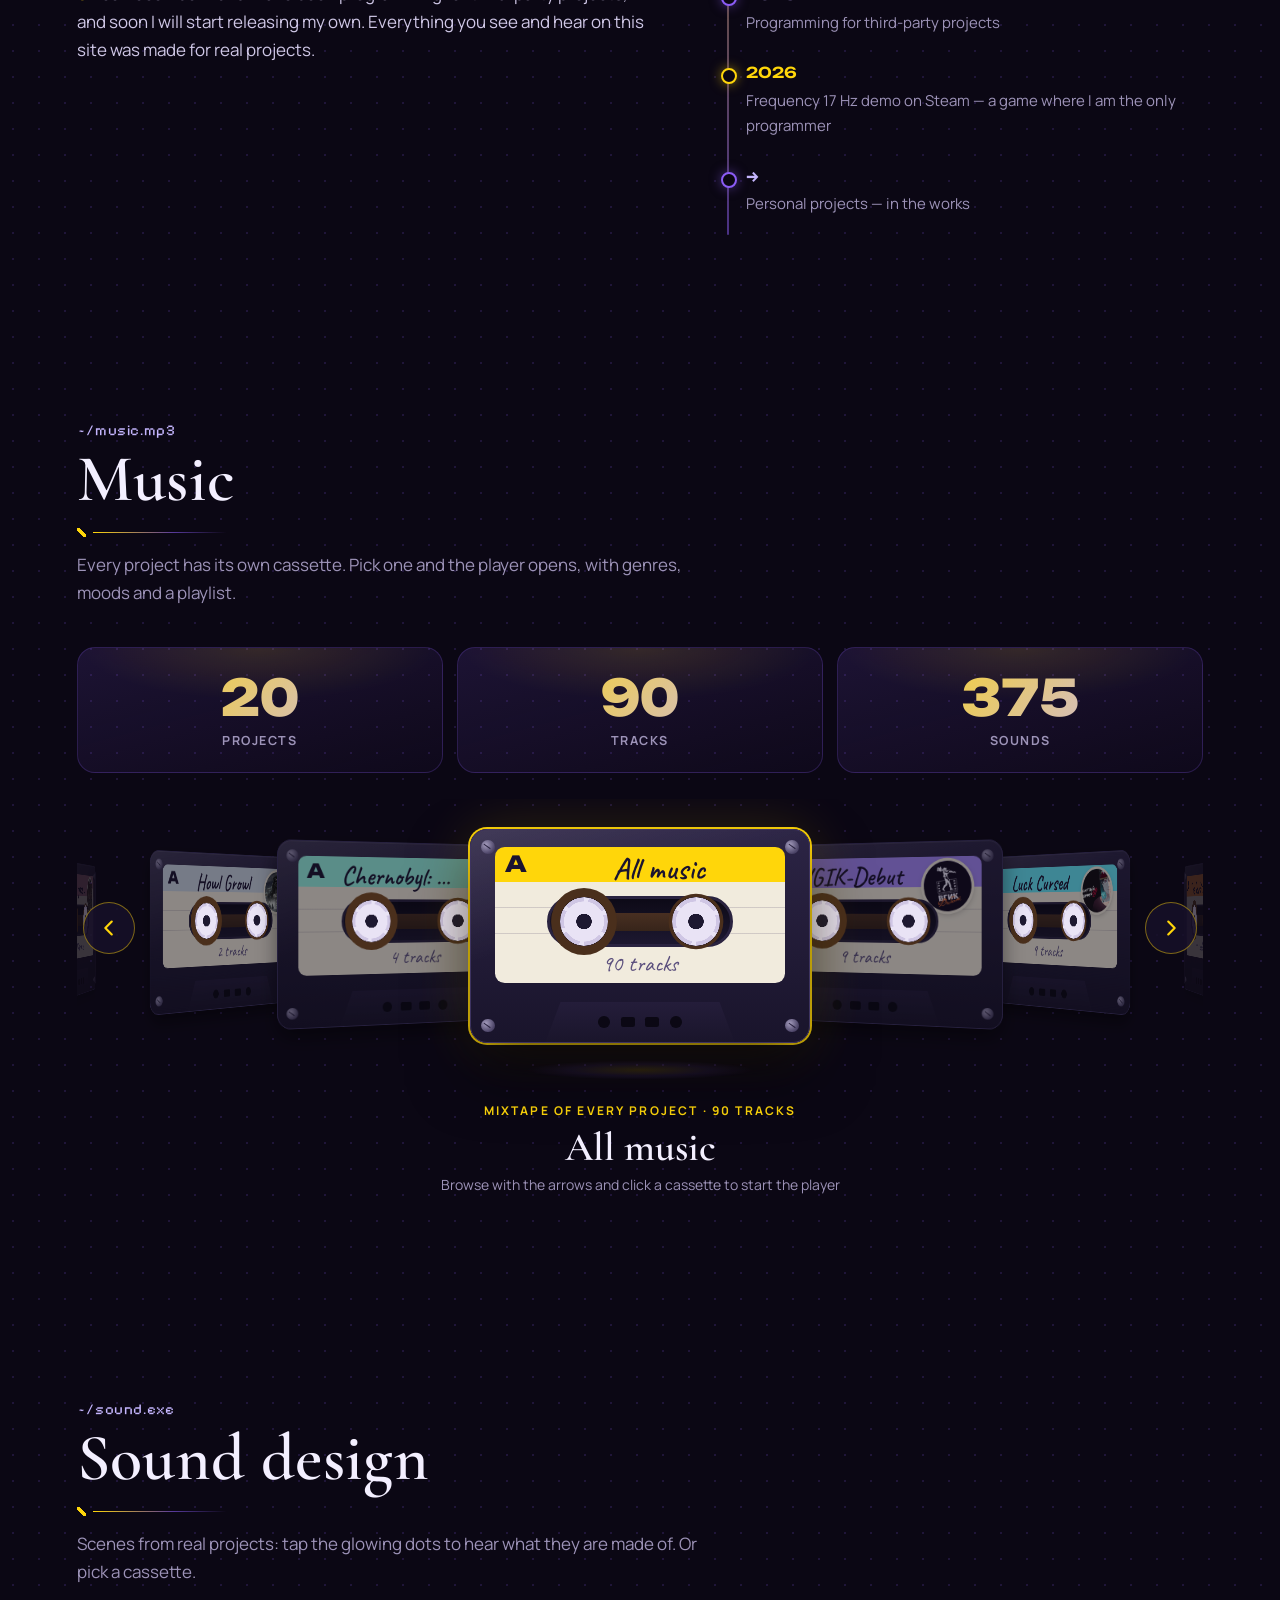
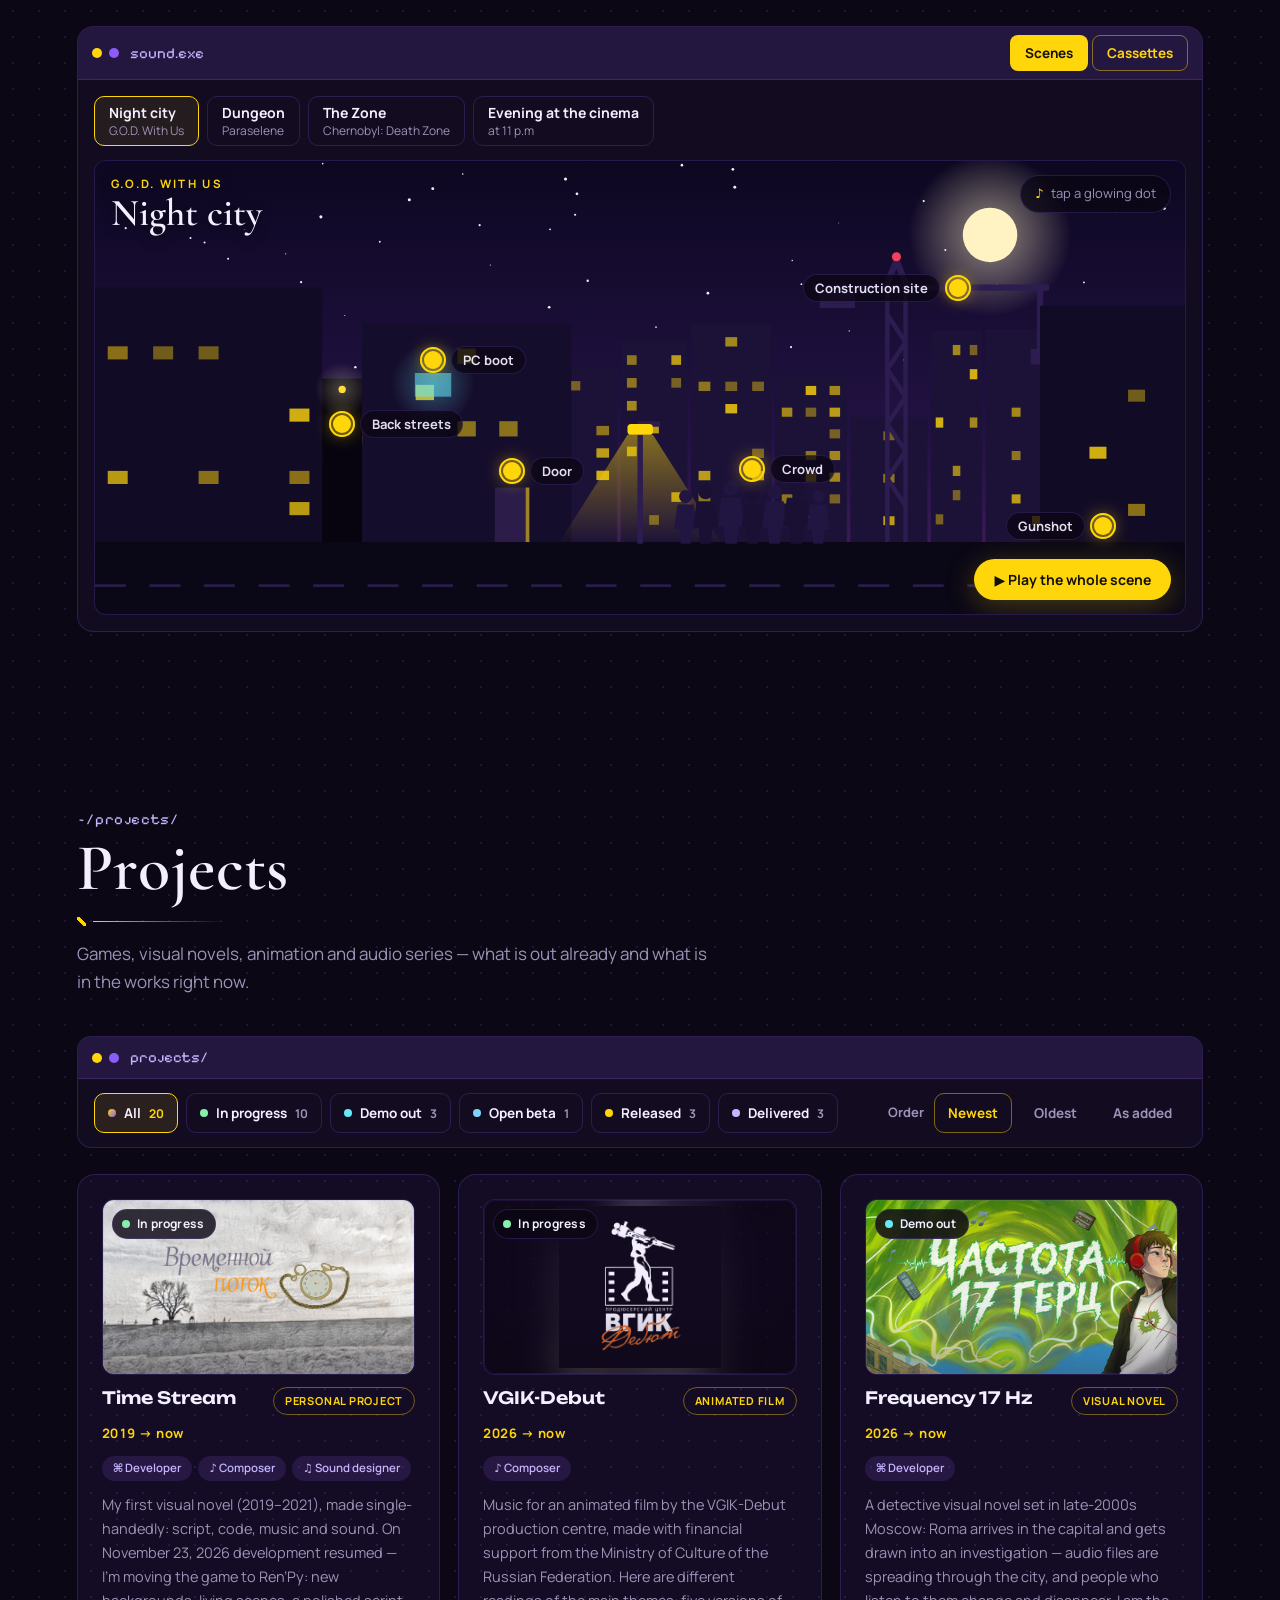
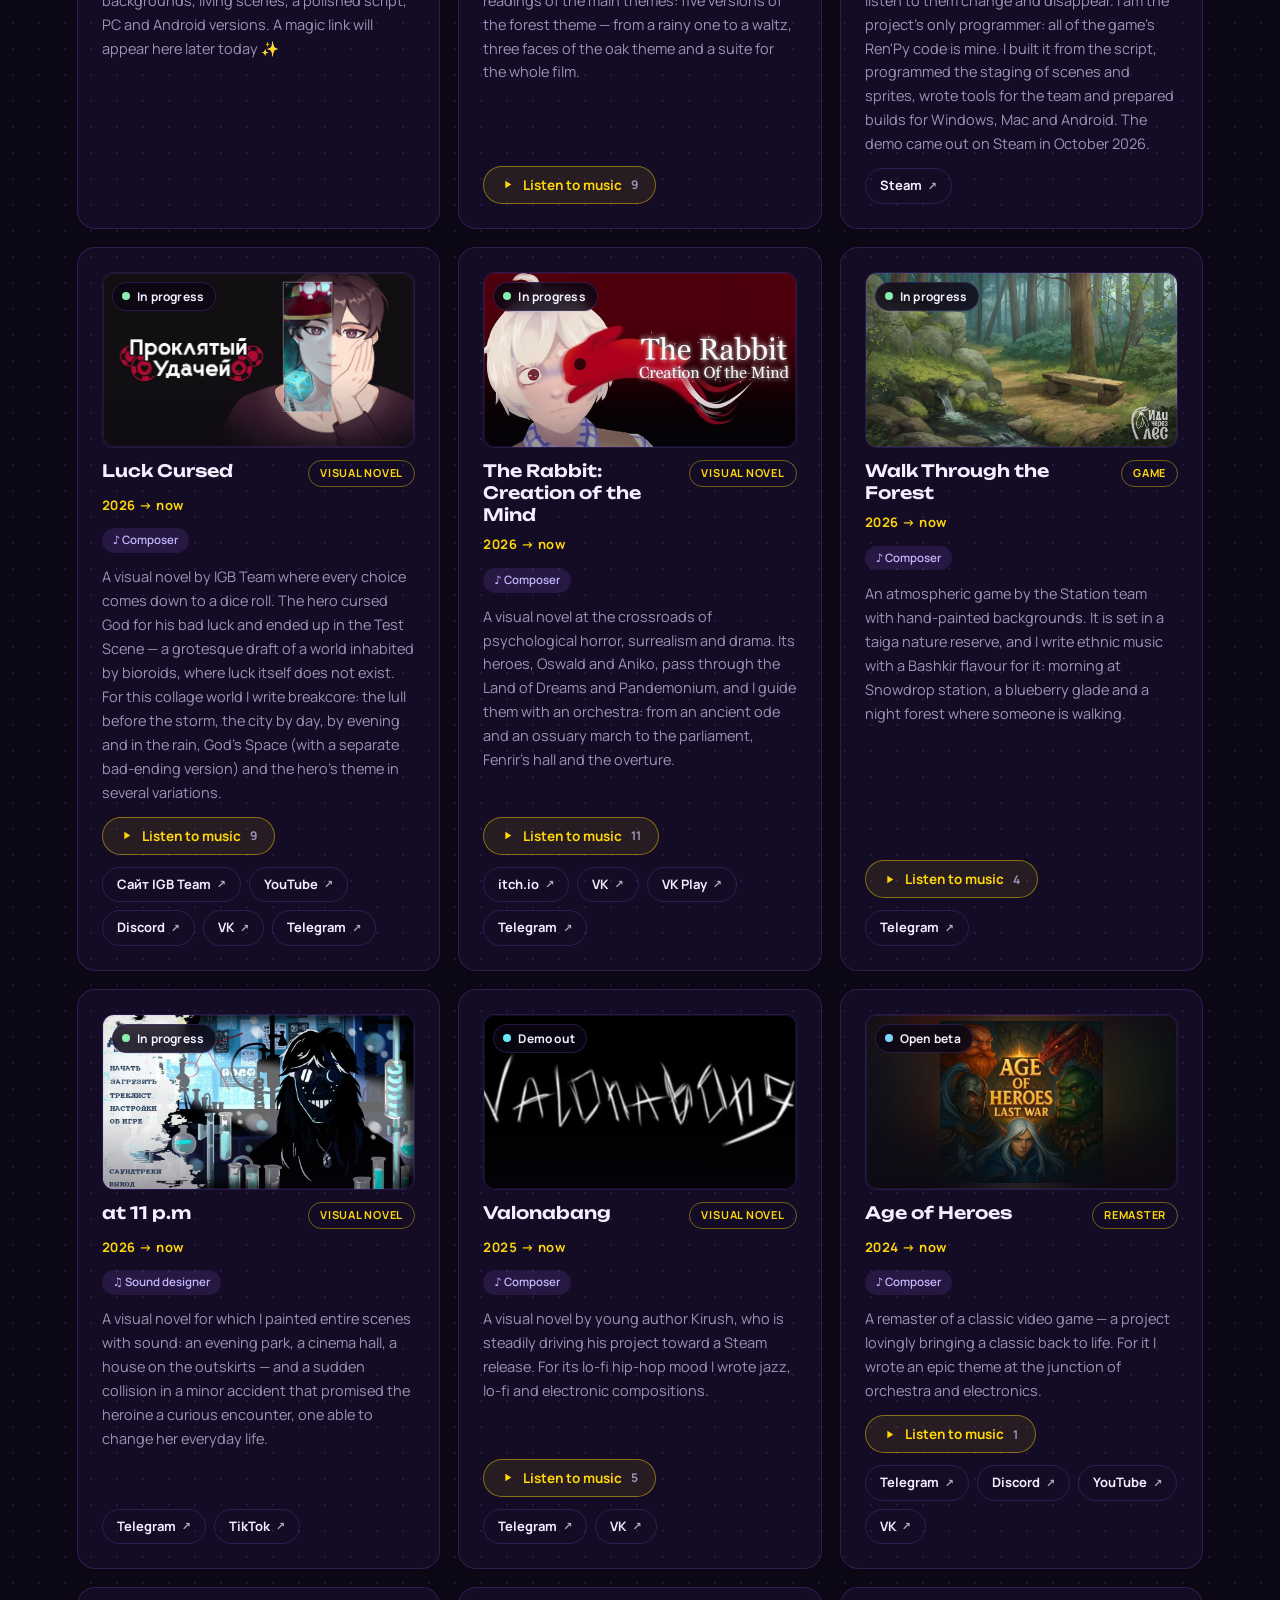
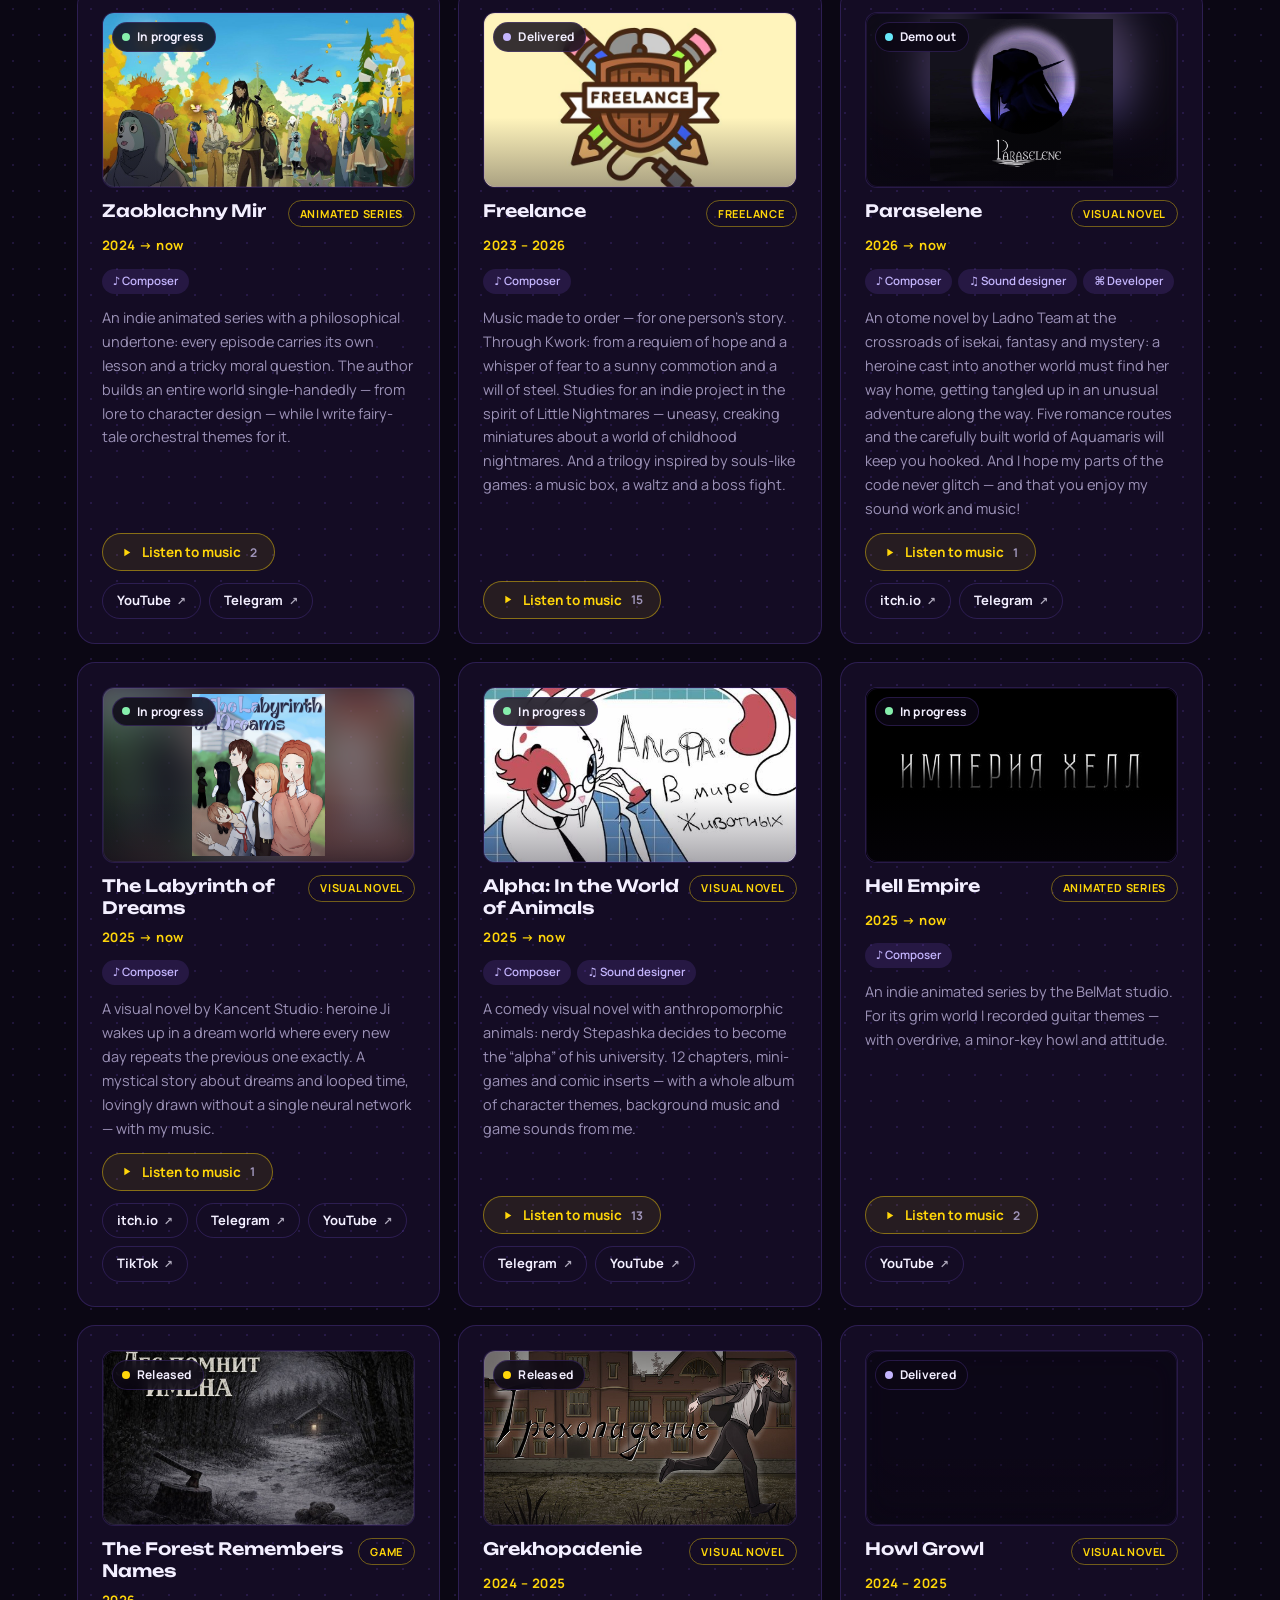
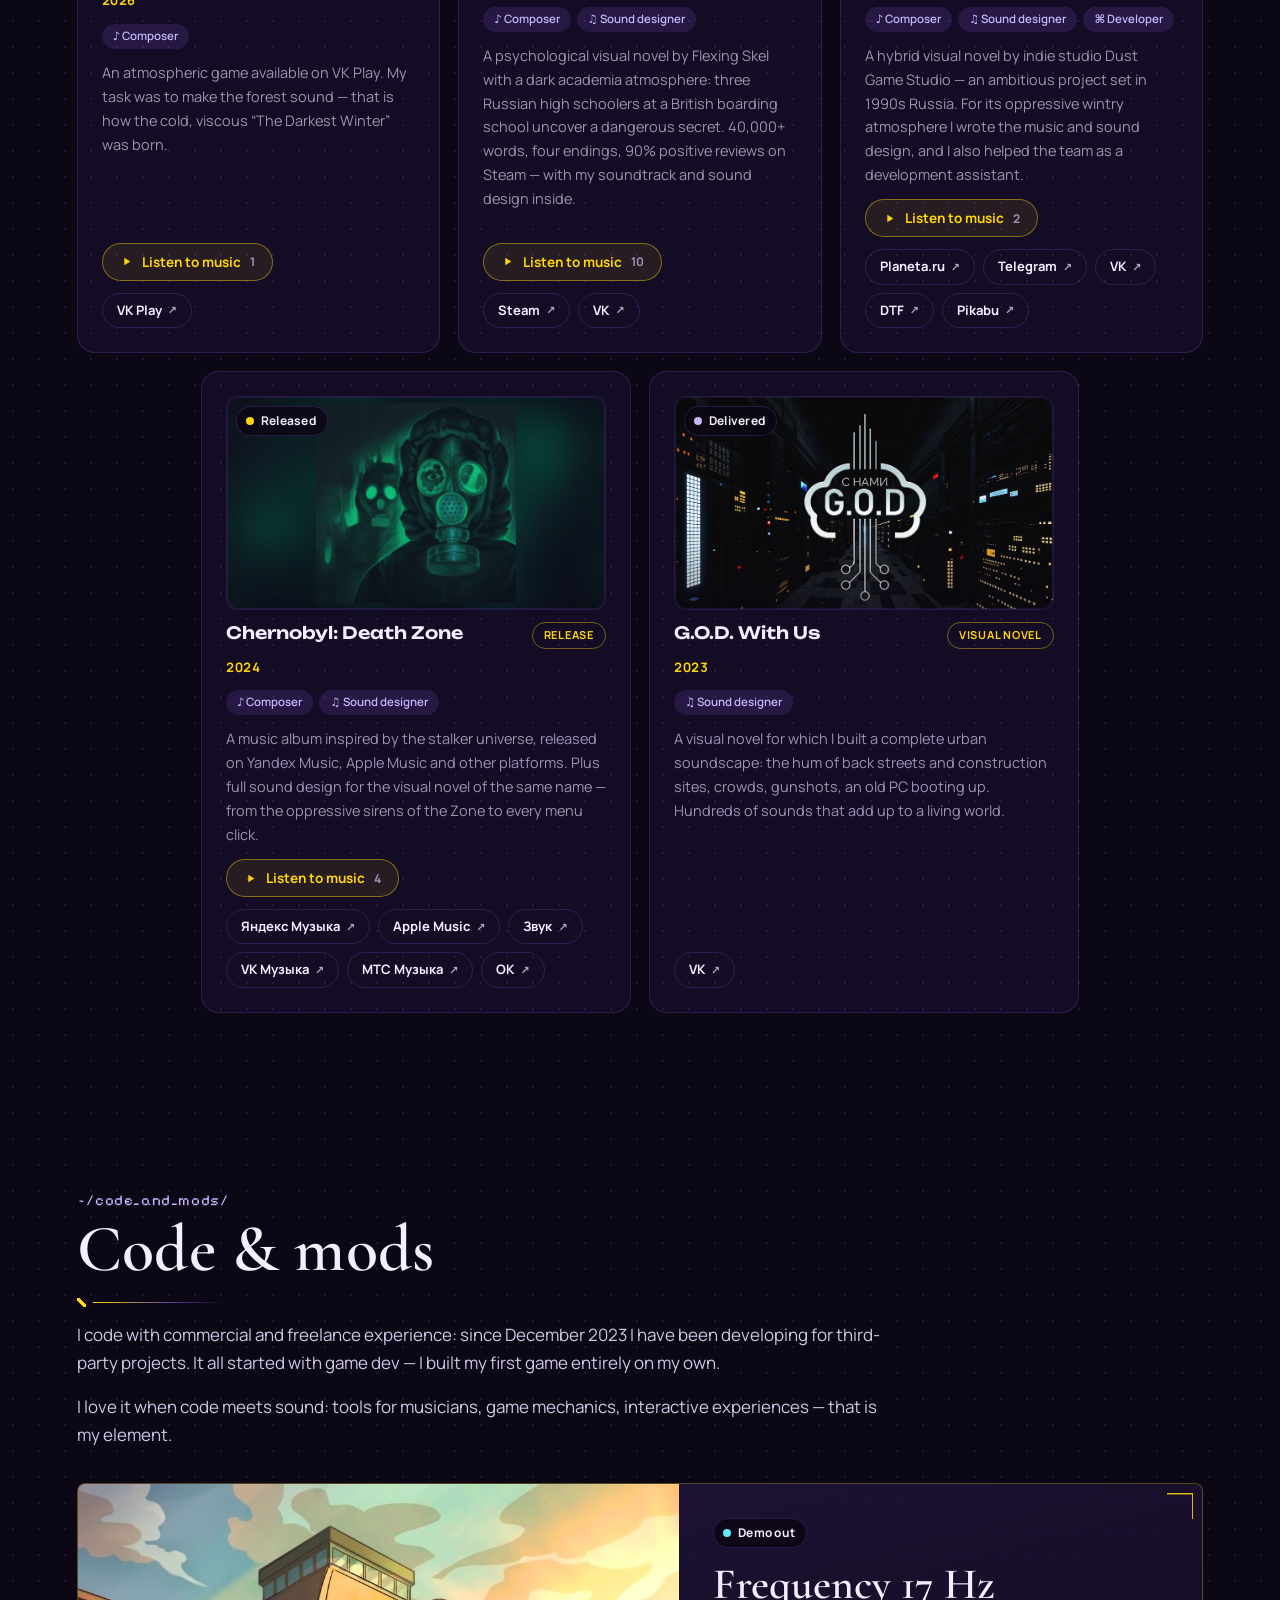
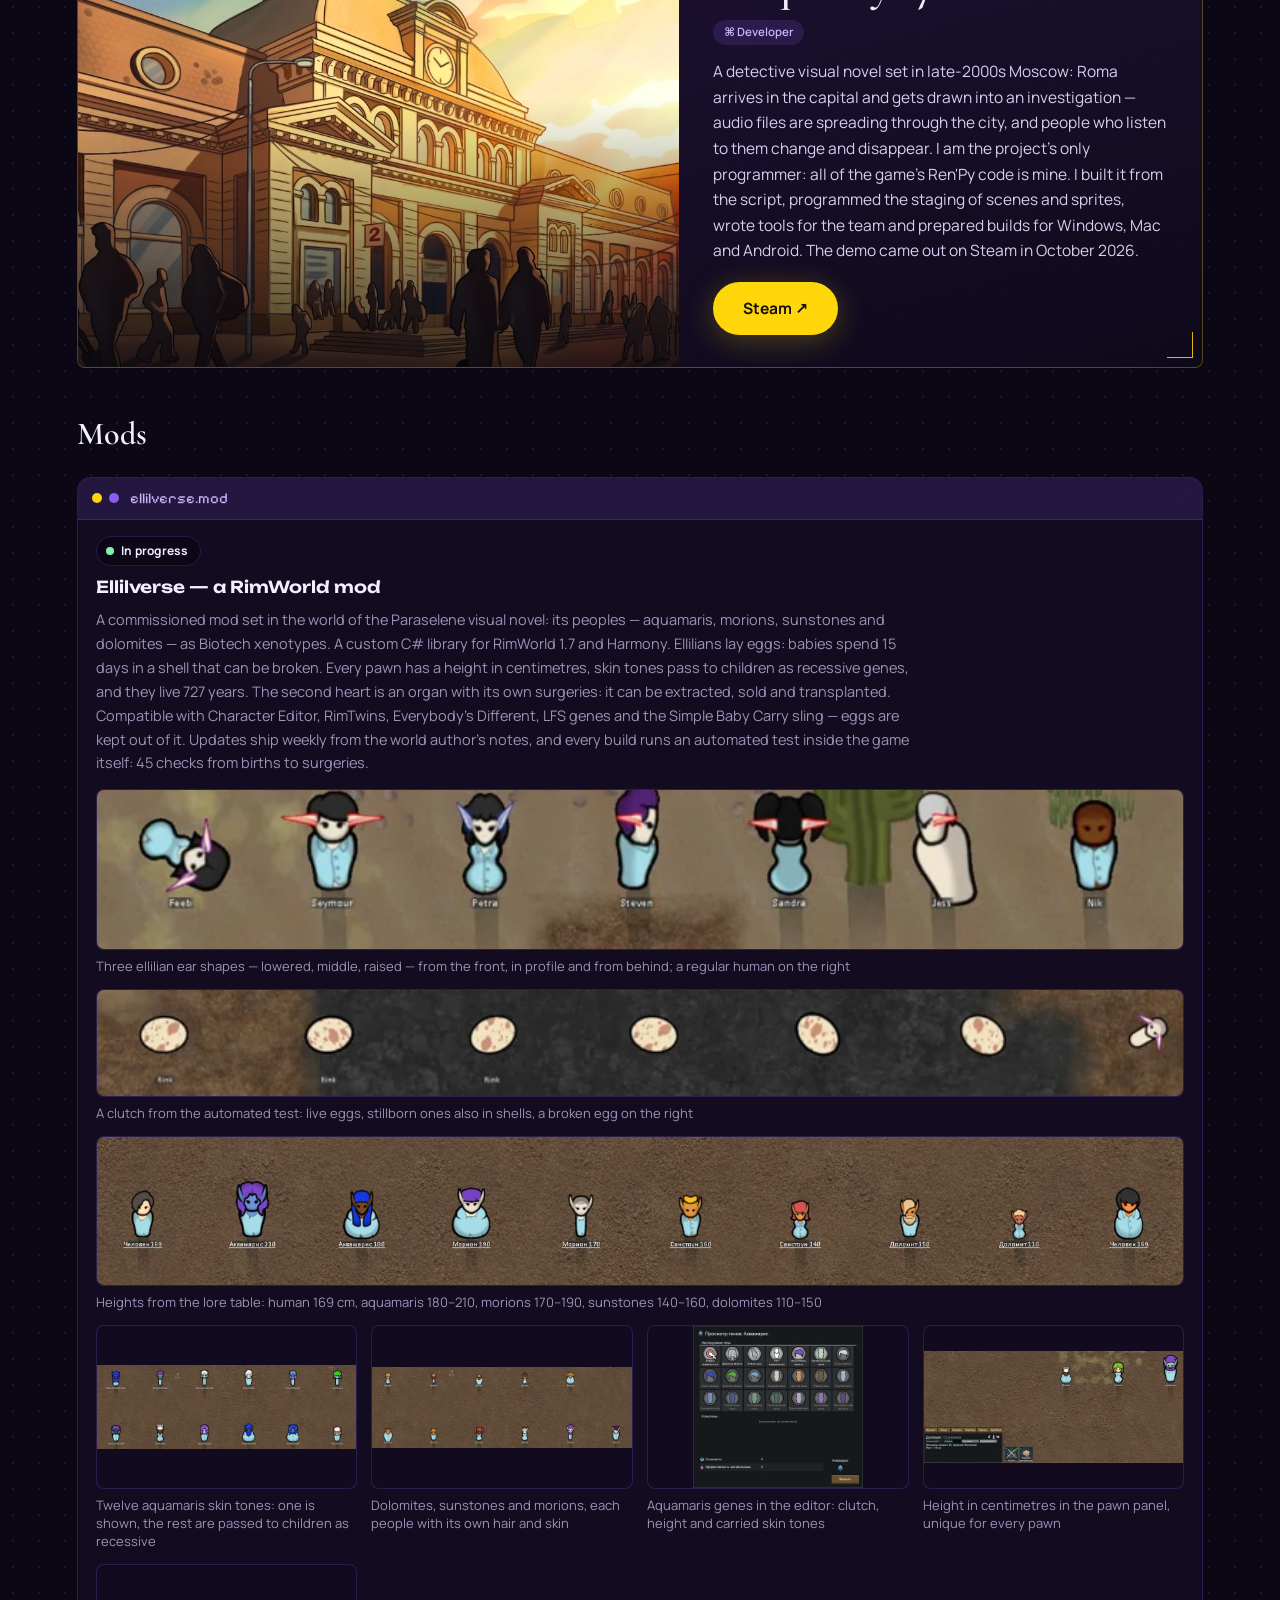
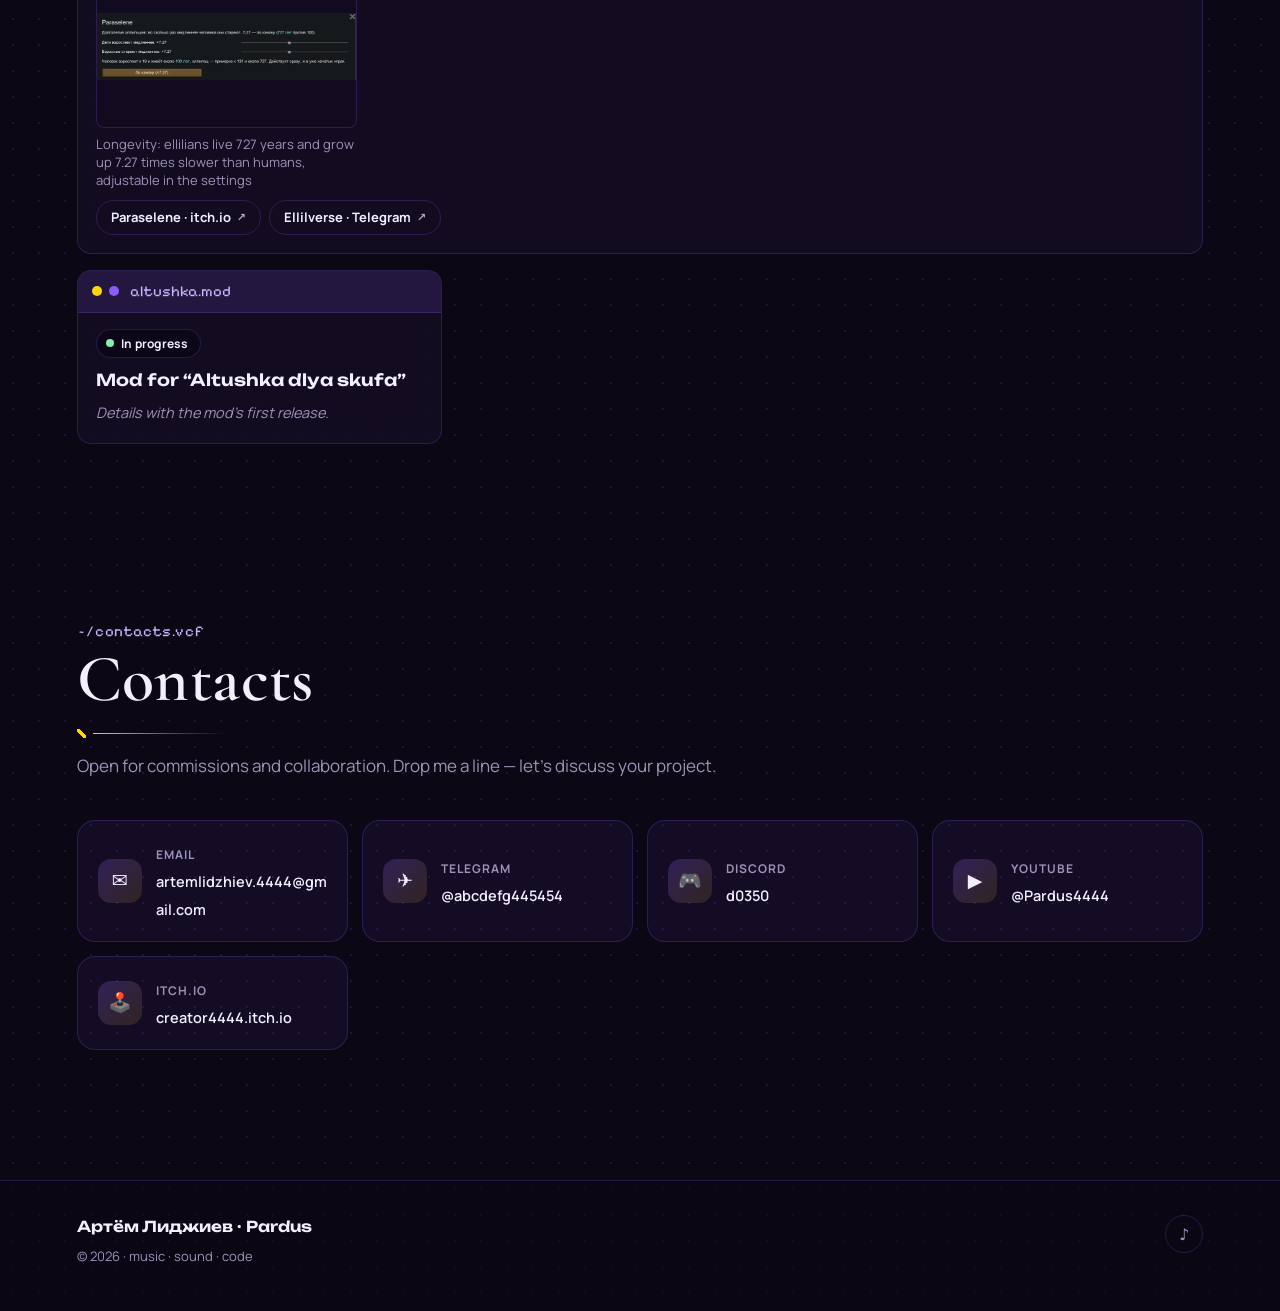
==== commit ef5c3079: "Заставка «Временной поток»: появляется после прелоадера, курсор сайта виден поверх неё Курсор (z-ind" ====
--- a/index.html
+++ b/index.html
@@ -39,7 +39,7 @@
        Pixelify — короткие подписи окон, Caveat — надписи на кассетах -->
   <link href="https://fonts.googleapis.com/css2?family=Unbounded:wght@300;400;600;800&family=Manrope:wght@400;500;700&family=Cormorant+Garamond:ital,wght@0,600;1,500&family=Pixelify+Sans:wght@400;600&family=Caveat:wght@600&display=swap" rel="stylesheet">
   <!-- ?v= — версия для сброса кэша браузеров; увеличивать при правках CSS/JS -->
-  <link rel="stylesheet" href="css/style.css?v=9">
+  <link rel="stylesheet" href="css/style.css?v=10">
 </head>
 <body>
 
@@ -401,7 +401,7 @@
   <script src="js/player.js?v=7"></script>
   <script src="js/extras.js?v=7"></script>
   <script src="js/sound.js?v=7"></script>
-  <script src="js/premiere.js?v=1"></script>
+  <script src="js/premiere.js?v=2"></script>
   <script src="js/main.js?v=10"></script>
 </body>
 </html>
--- a/css/style.css
+++ b/css/style.css
@@ -136,7 +136,7 @@
   position: fixed;
   top: 0; left: 0;
   pointer-events: none;
-  z-index: 99;
+  z-index: 10001; /* выше заставки .premiere (10000): системный курсор скрыт */
   border-radius: 50%;
   transform: translate(-50%, -50%);
   display: none;
